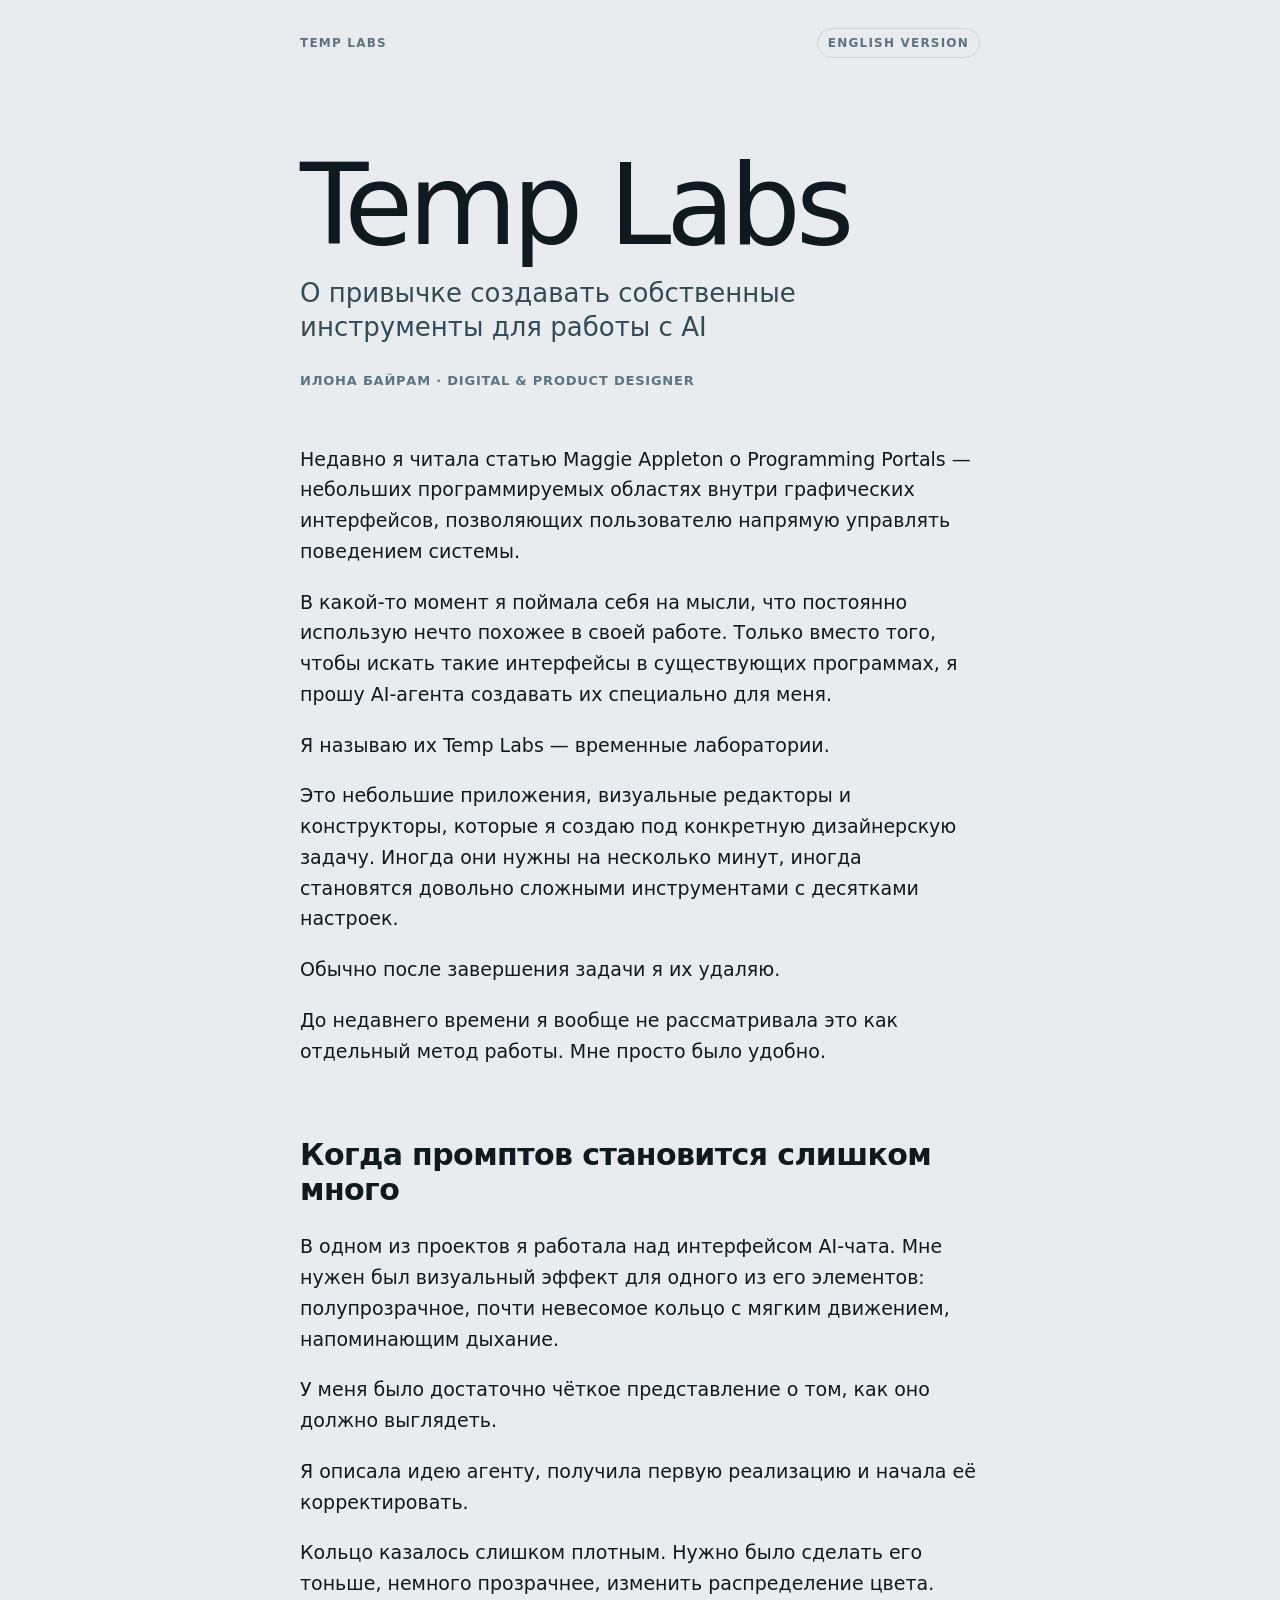
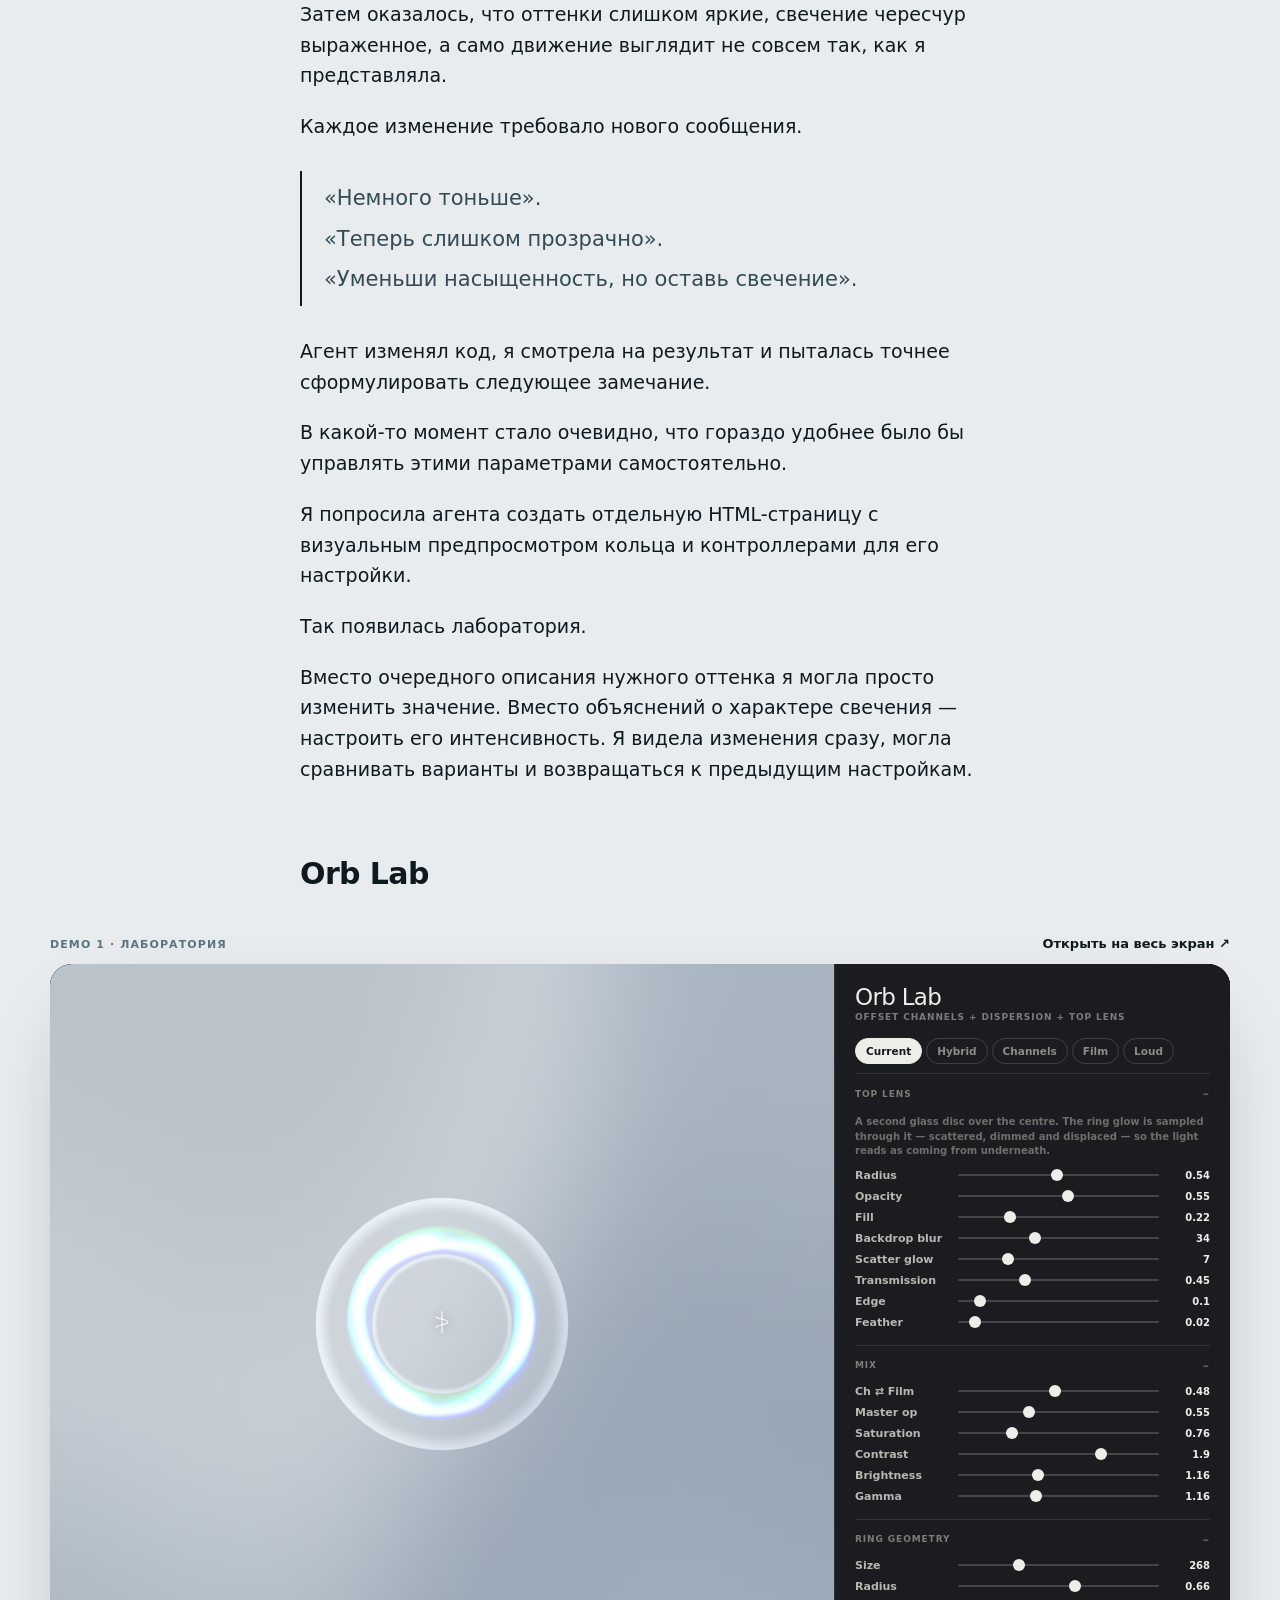
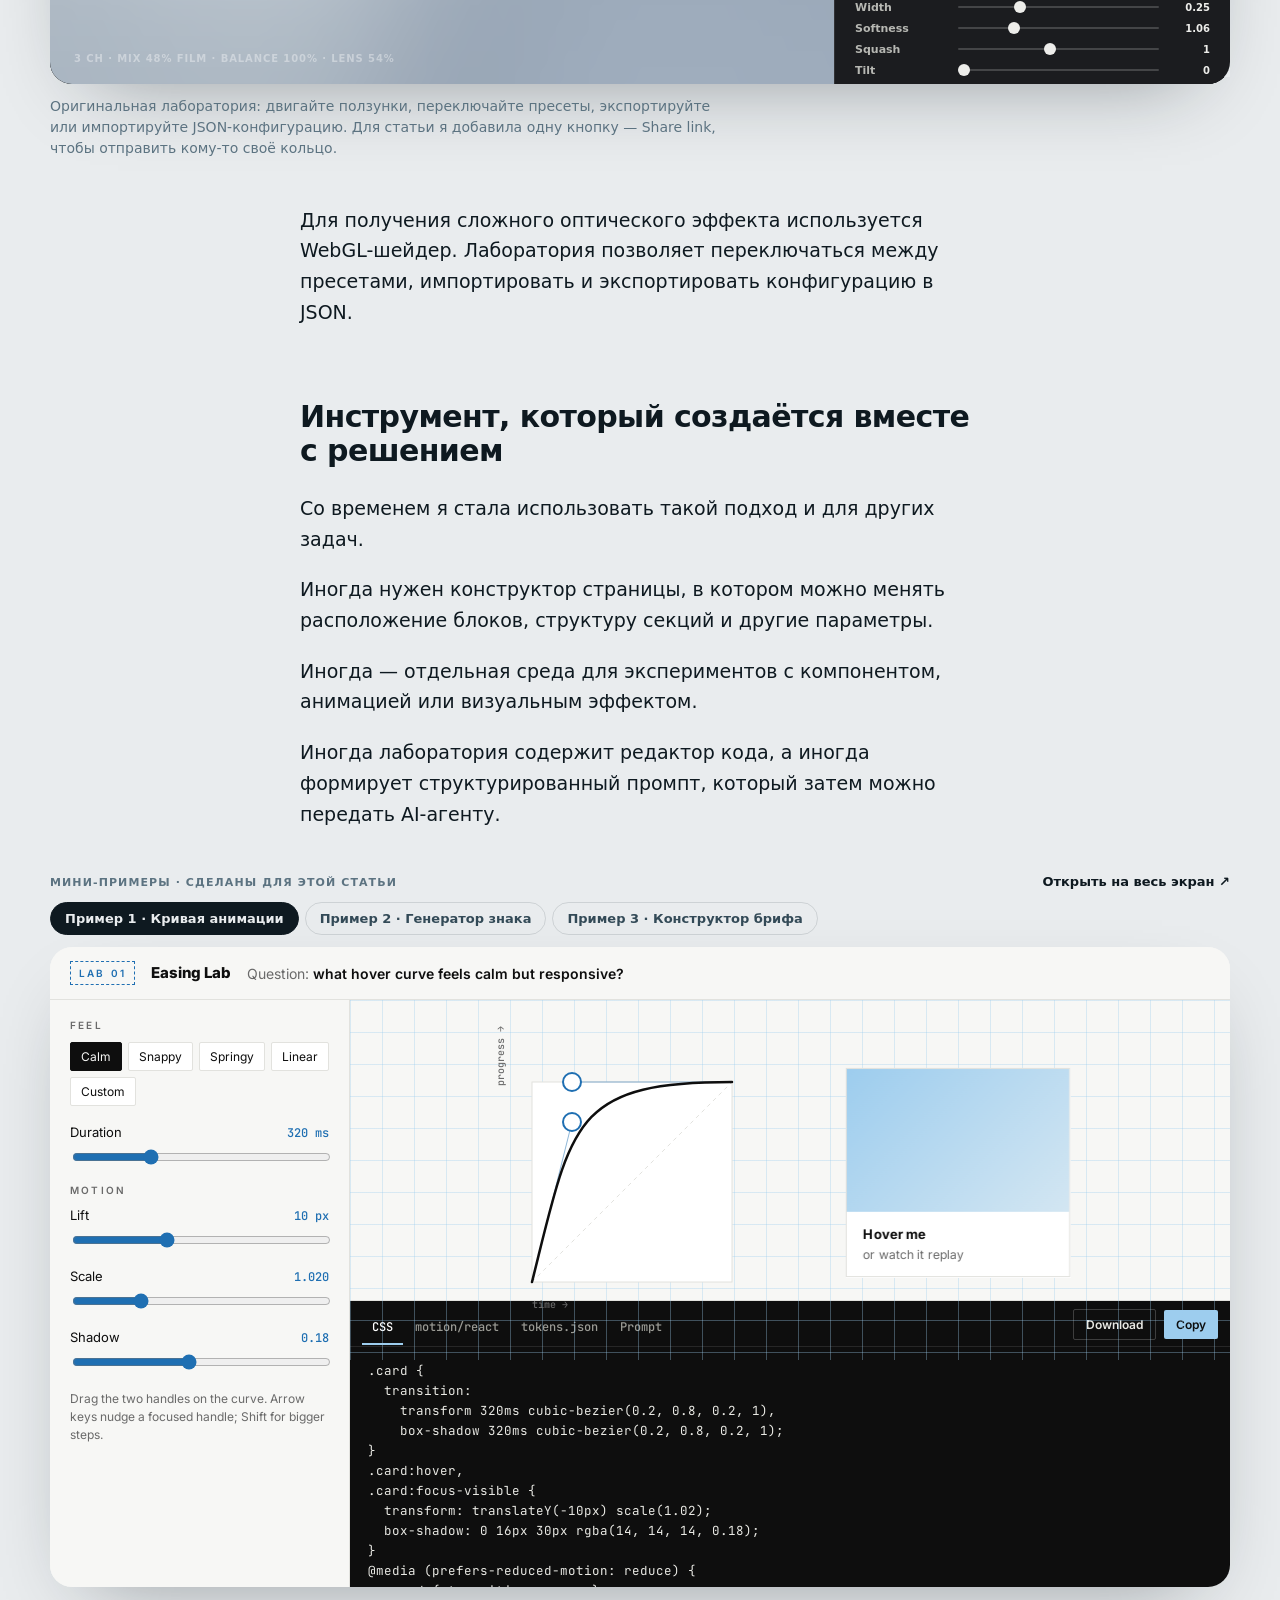
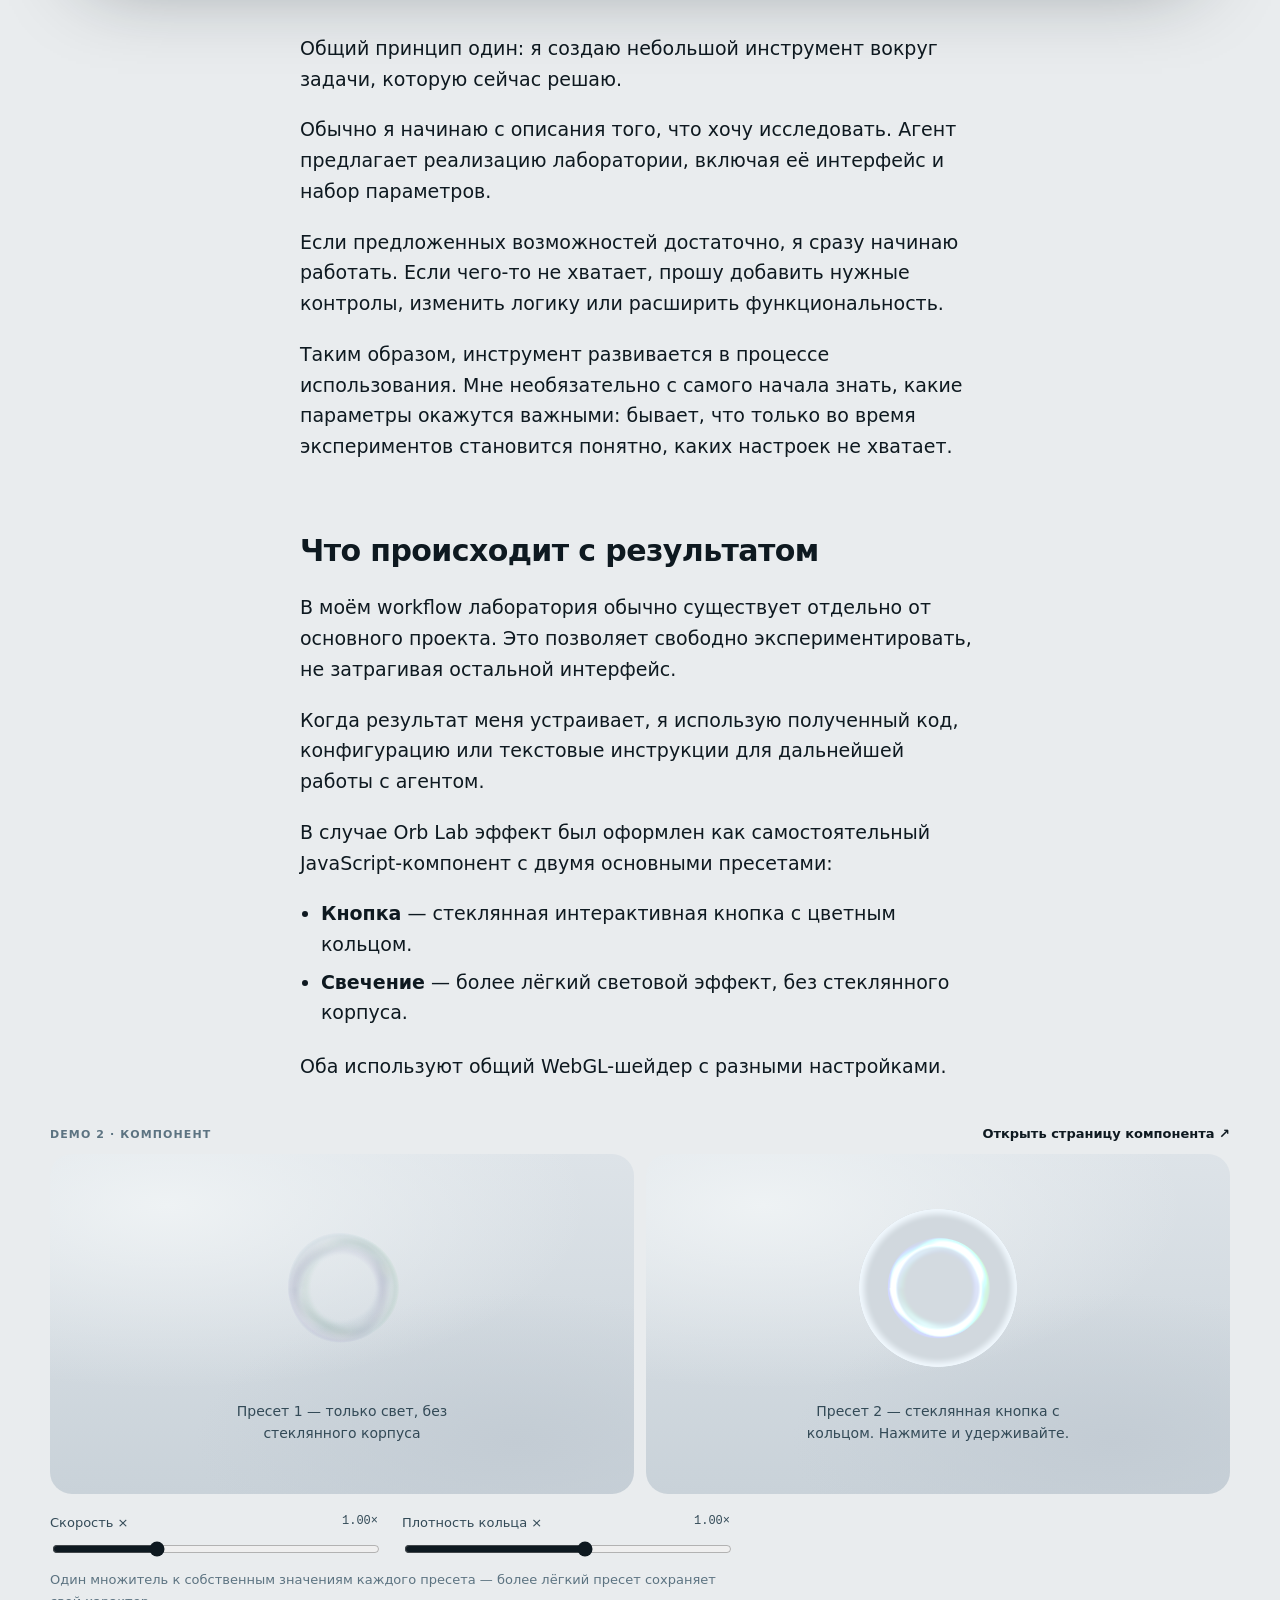
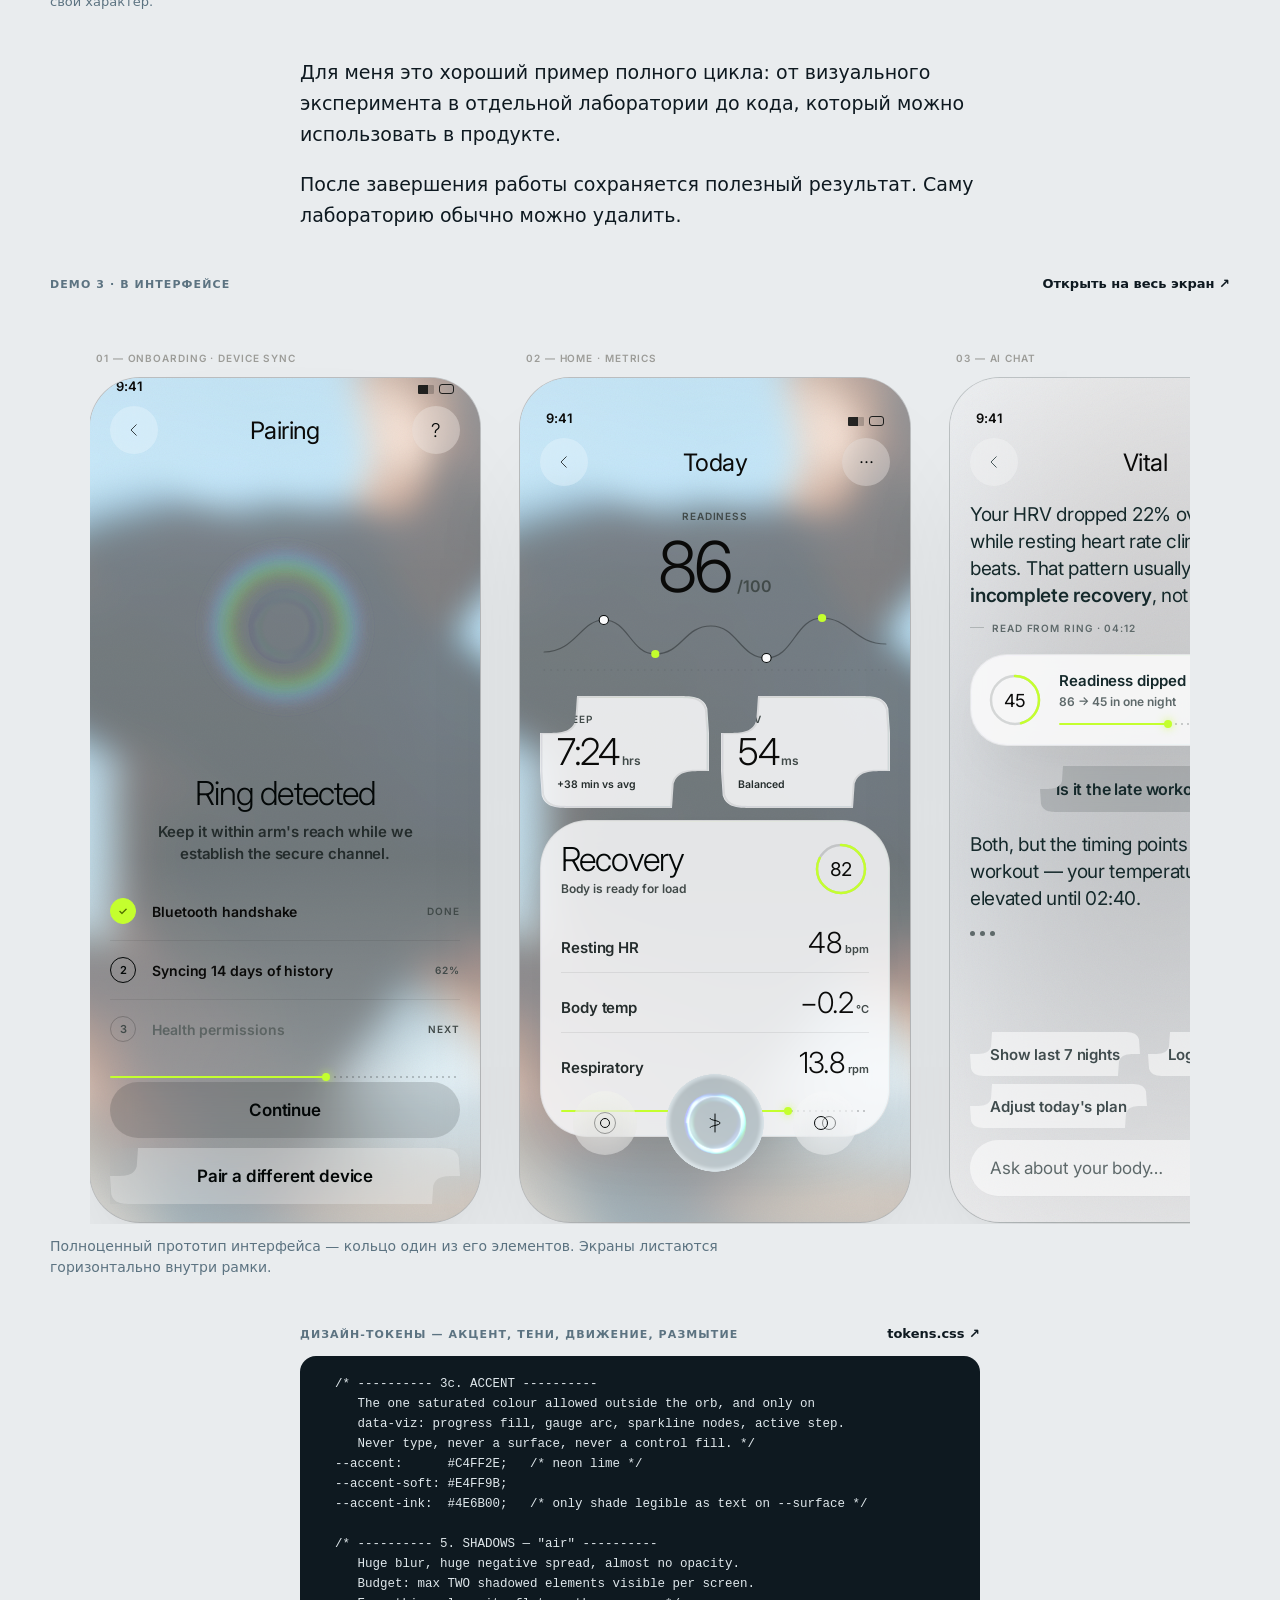
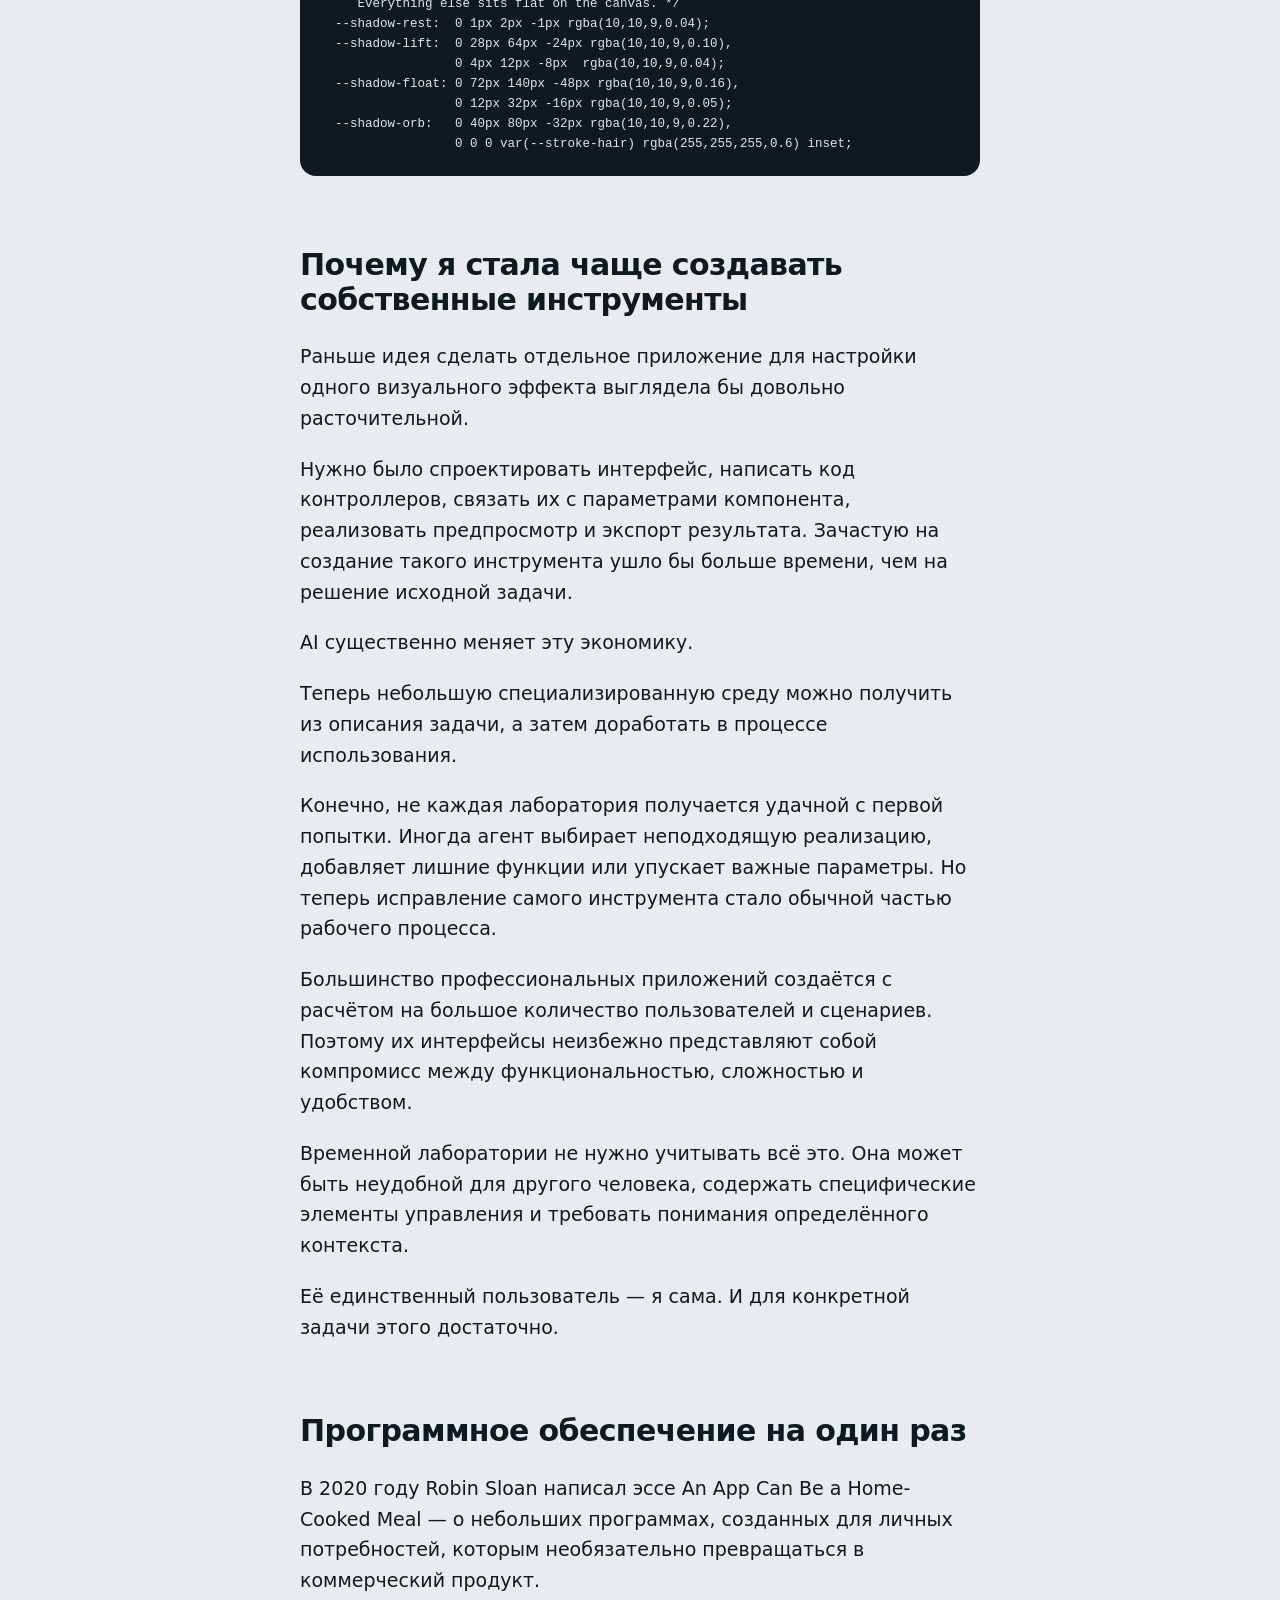
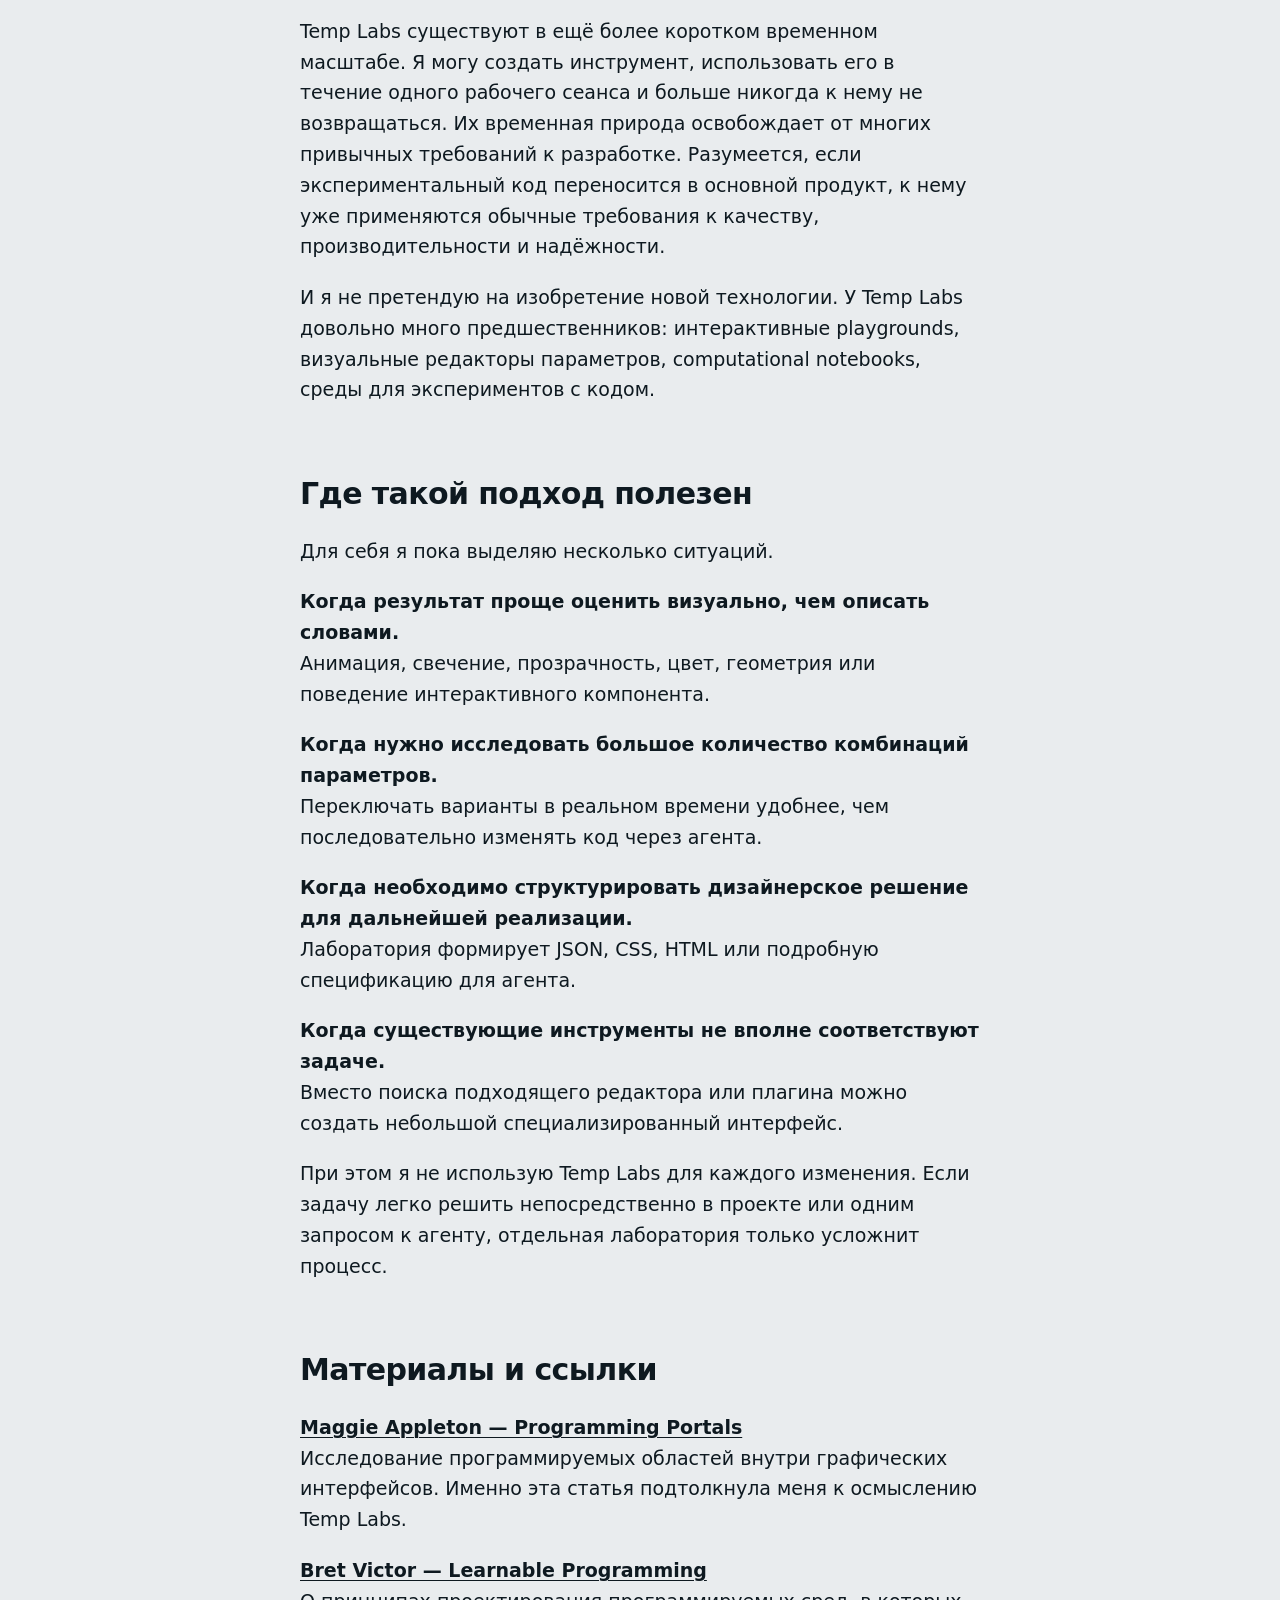
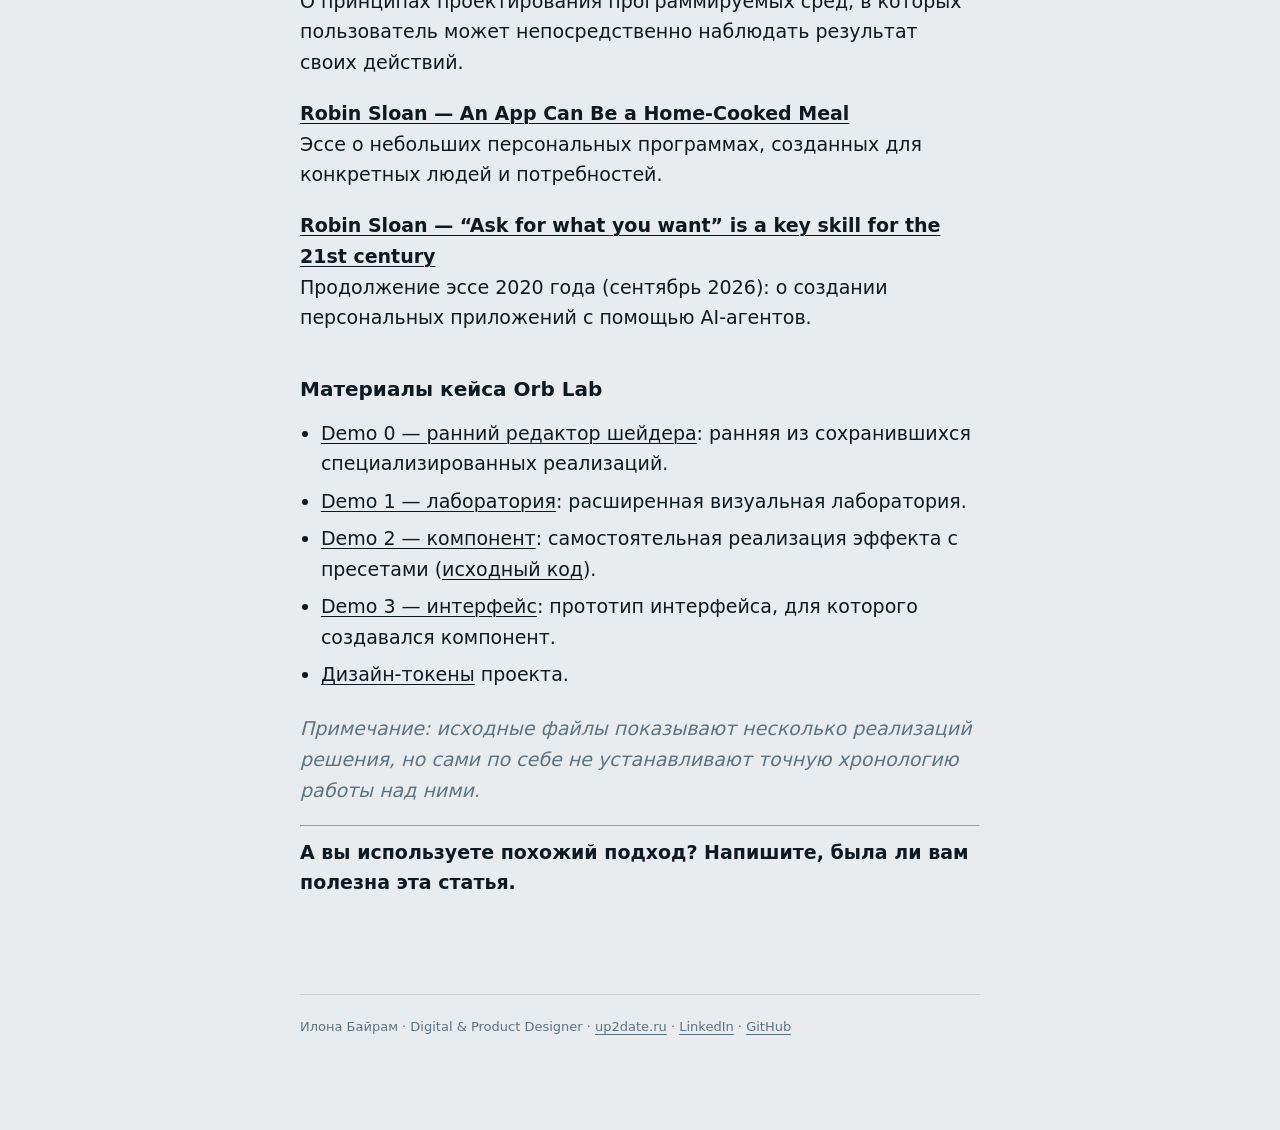
==== ru/index.html @ 8ca4d8be "Share link in Orb Lab, link-preview images" ====
<!doctype html>
<html lang="ru">
  <head>
    <meta charset="UTF-8" />
    <meta name="viewport" content="width=device-width, initial-scale=1.0" />
    <title>Temp Labs — о привычке создавать собственные инструменты для работы с AI</title>
    <meta name="description" content="Илона Байрам о маленьких временных инструментах, которые создаются с AI-агентом под одну дизайнерскую задачу. С оригинальной Orb Lab внутри." />
    <meta property="og:title" content="Temp Labs — о привычке создавать собственные инструменты для работы с AI" />
    <meta property="og:description" content="Временные лаборатории для одной задачи — и оригинальная Orb Lab, с которой можно поработать прямо в статье." />
    <meta property="og:type" content="article" />
    <meta property="og:url" content="https://bairamilona.github.io/temp-labs/ru/" />
    <meta property="og:locale" content="ru_RU" />
    <meta property="og:image" content="https://bairamilona.github.io/temp-labs/og-ru.png" />
    <meta property="og:image:width" content="1200" />
    <meta property="og:image:height" content="630" />
    <meta property="og:image:alt" content="Temp Labs — a glass ring from Orb Lab next to the title" />
    <meta name="twitter:card" content="summary_large_image" />
    <link rel="canonical" href="https://bairamilona.github.io/temp-labs/ru/" />
    <link rel="preconnect" href="https://api.fontshare.com" crossorigin />
    <link rel="stylesheet" href="https://api.fontshare.com/v2/css?f[]=switzer@300,400,600&display=swap" />
    <script type="module" crossorigin src="../assets/ru-B2-j8UXV.js"></script>
    <link rel="modulepreload" crossorigin href="../assets/modulepreload-polyfill-B5Qt9EMX.js">
    <link rel="modulepreload" crossorigin href="../assets/article-CkZhc94F.js">
    <link rel="stylesheet" crossorigin href="../assets/article-lk5actA2.css">
  </head>
  <body>
    <div id="article" data-lang="ru"></div>
  </body>
</html>
---- assets/article-lk5actA2.css ----
:root{--bg: #e9ecee;--paper: #f4f6f7;--ink: #0e1920;--ink-2: #334a57;--ink-3: #5c7381;--line: rgba(14, 25, 32, .12);--accent: #4e6b00;--font: "Switzer", -apple-system, BlinkMacSystemFont, "Inter", system-ui, sans-serif;--mono: ui-monospace, SFMono-Regular, Menlo, monospace;--measure: 680px;--wide: 1180px}@media(prefers-color-scheme:dark){:root:not([data-theme=light]){--bg: #0f1417;--paper: #151c20;--ink: #e8eef1;--ink-2: #b5c4cc;--ink-3: #8399a5;--line: rgba(232, 238, 241, .14);--accent: #c4ff2e}}:root[data-theme=dark]{--bg: #0f1417;--paper: #151c20;--ink: #e8eef1;--ink-2: #b5c4cc;--ink-3: #8399a5;--line: rgba(232, 238, 241, .14);--accent: #c4ff2e}*{box-sizing:border-box}html{-webkit-text-size-adjust:100%}body{margin:0;background:var(--bg);color:var(--ink);font-family:var(--font);-webkit-font-smoothing:antialiased}a{color:inherit;text-decoration-thickness:1px;text-underline-offset:3px}a:hover{color:var(--accent)}#article{padding:0 16px 96px}.masthead{max-width:var(--measure);margin:0 auto;padding:28px 0 56px}.topbar{display:flex;justify-content:space-between;align-items:center;font-size:12px;font-weight:600;letter-spacing:.1em;text-transform:uppercase;color:var(--ink-3);margin-bottom:96px}.topbar .lang{text-decoration:none;border:1px solid var(--line);padding:7px 10px;border-radius:999px}.topbar .lang:hover{border-color:var(--ink);color:var(--ink)}.masthead h1{font-weight:300;font-size:clamp(56px,11vw,112px);line-height:.92;letter-spacing:-.045em;margin:0 0 20px}.masthead .subtitle{font-size:clamp(20px,3.2vw,26px);line-height:1.3;color:var(--ink-2);margin:0 0 28px;font-weight:300;max-width:36ch}.masthead .byline{font-size:13px;font-weight:600;letter-spacing:.06em;text-transform:uppercase;color:var(--ink-3);margin:0}.prose{max-width:var(--measure);margin:0 auto;font-size:19px;line-height:1.62;color:var(--ink)}.prose p{margin:0 0 1.05em}.prose h2{font-size:30px;font-weight:600;letter-spacing:-.02em;line-height:1.15;margin:2.4em 0 .8em;scroll-margin-top:24px}.prose h3{font-size:20px;font-weight:600;margin:2em 0 .6em}.prose blockquote{margin:1.4em 0;padding:4px 0 4px 22px;border-left:2px solid var(--ink);color:var(--ink-2);font-size:21px;font-weight:300}.prose blockquote p{margin:.3em 0}.prose code{font-family:var(--mono);font-size:.86em;background:var(--paper);border:1px solid var(--line);padding:1px 6px;border-radius:6px}.prose ul{padding-left:1.1em;margin:0 0 1.2em}.prose li{margin:.35em 0}.prose strong{font-weight:600}.prose em{color:var(--ink-3)}.embed{margin:2.2em 0 2.4em}.embed.wide{width:min(var(--wide),calc(100vw - 32px));position:relative;left:50%;transform:translate(-50%)}.embed-bar{display:flex;flex-wrap:wrap;gap:8px 16px;justify-content:space-between;align-items:baseline;margin-bottom:10px}.embed-bar .tag{font-size:11px;font-weight:600;letter-spacing:.1em;text-transform:uppercase;color:var(--ink-3)}.embed-bar .open{font-size:13px;font-weight:600;text-decoration:none}.embed iframe{display:block;width:100%;border:0;border-radius:22px;background:#1a1f22;box-shadow:0 30px 80px -40px #0e192073}.embed.lab iframe{height:720px}.embed.proto iframe{height:920px;background:transparent;border-radius:0;box-shadow:none}.embed.examples iframe{height:640px;background:#f7f7f5}.tabs{display:flex;flex-wrap:wrap;gap:6px;margin-bottom:12px}@media(max-width:760px){.tabs{flex-wrap:nowrap;overflow-x:auto;scrollbar-width:none;margin-inline:-16px;padding-inline:16px}.tabs::-webkit-scrollbar{display:none}.tabs button{flex:0 0 auto}}.tabs button{font:600 13px var(--font);color:var(--ink-2);background:transparent;border:1px solid var(--line);border-radius:999px;padding:8px 14px;cursor:pointer}.tabs button:hover{border-color:var(--ink);color:var(--ink)}.tabs button[aria-selected=true]{background:var(--ink);color:var(--bg);border-color:var(--ink)}.embed figcaption{font-size:14px;line-height:1.5;color:var(--ink-3);margin-top:12px;max-width:var(--measure)}@media(max-width:760px){.embed.lab iframe,.embed.examples iframe{height:78vh}.embed.proto iframe{height:820px}.embed.lab iframe,.embed.examples iframe{border-radius:16px}}.compare .pair{display:grid;grid-template-columns:1fr 1fr;gap:12px}@media(max-width:640px){.compare .pair{grid-template-columns:1fr}}.compare .stage{border-radius:22px;min-height:340px;display:grid;place-items:center;align-content:center;gap:28px;padding:32px 20px;background:radial-gradient(120% 90% at 20% 15%,#eef2f4,#eef2f400 60%),radial-gradient(100% 80% at 80% 85%,#c3ccd4,#c3ccd400 55%),linear-gradient(180deg,#dde3e8,#c9d2d9)}.compare .stage p{margin:0;font-size:14px;color:#334a57;text-align:center;max-width:30ch}.compare .ura{width:168px;height:168px;position:relative;display:block;border:0;padding:0;background:none;border-radius:50%;-moz-appearance:none;appearance:none;-webkit-appearance:none;-webkit-tap-highlight-color:transparent;touch-action:none}.compare .orb-el{width:132px;height:132px;border:0;padding:0;background:none;border-radius:50%;cursor:pointer;touch-action:none}.compare .orb-el:focus-visible{outline:2px solid #0e1920;outline-offset:6px}.compare .knobs{display:grid;grid-template-columns:1fr 1fr;gap:10px 24px;margin-top:18px;max-width:var(--measure)}.compare .knobs label{display:grid;grid-template-columns:1fr auto;gap:6px;font-size:13px;color:var(--ink-2)}.compare .knobs input{grid-column:1 / -1;width:100%;accent-color:var(--ink)}.compare .knobs output{font-family:var(--mono);font-size:12px}.compare .knobs small{grid-column:1 / -1;color:var(--ink-3);font-size:13px}@media(max-width:640px){.compare .knobs{grid-template-columns:1fr}}.usage{margin-top:16px;max-width:var(--measure)}.usage summary{cursor:pointer;font-size:14px;font-weight:600}.warn{color:var(--ink-3);font-size:14px}pre{margin:12px 0 0;background:#0e1920;color:#dfe7eb;border-radius:16px;padding:18px 20px;overflow:auto;font:12.5px/1.6 var(--mono);max-height:420px}pre code{background:none!important;border:0!important;padding:0!important;color:inherit;font-size:inherit!important}.tokens{margin-top:1.4em}.foot{max-width:var(--measure);margin:96px auto 0;padding-top:24px;border-top:1px solid var(--line);font-size:13px;color:var(--ink-3)}
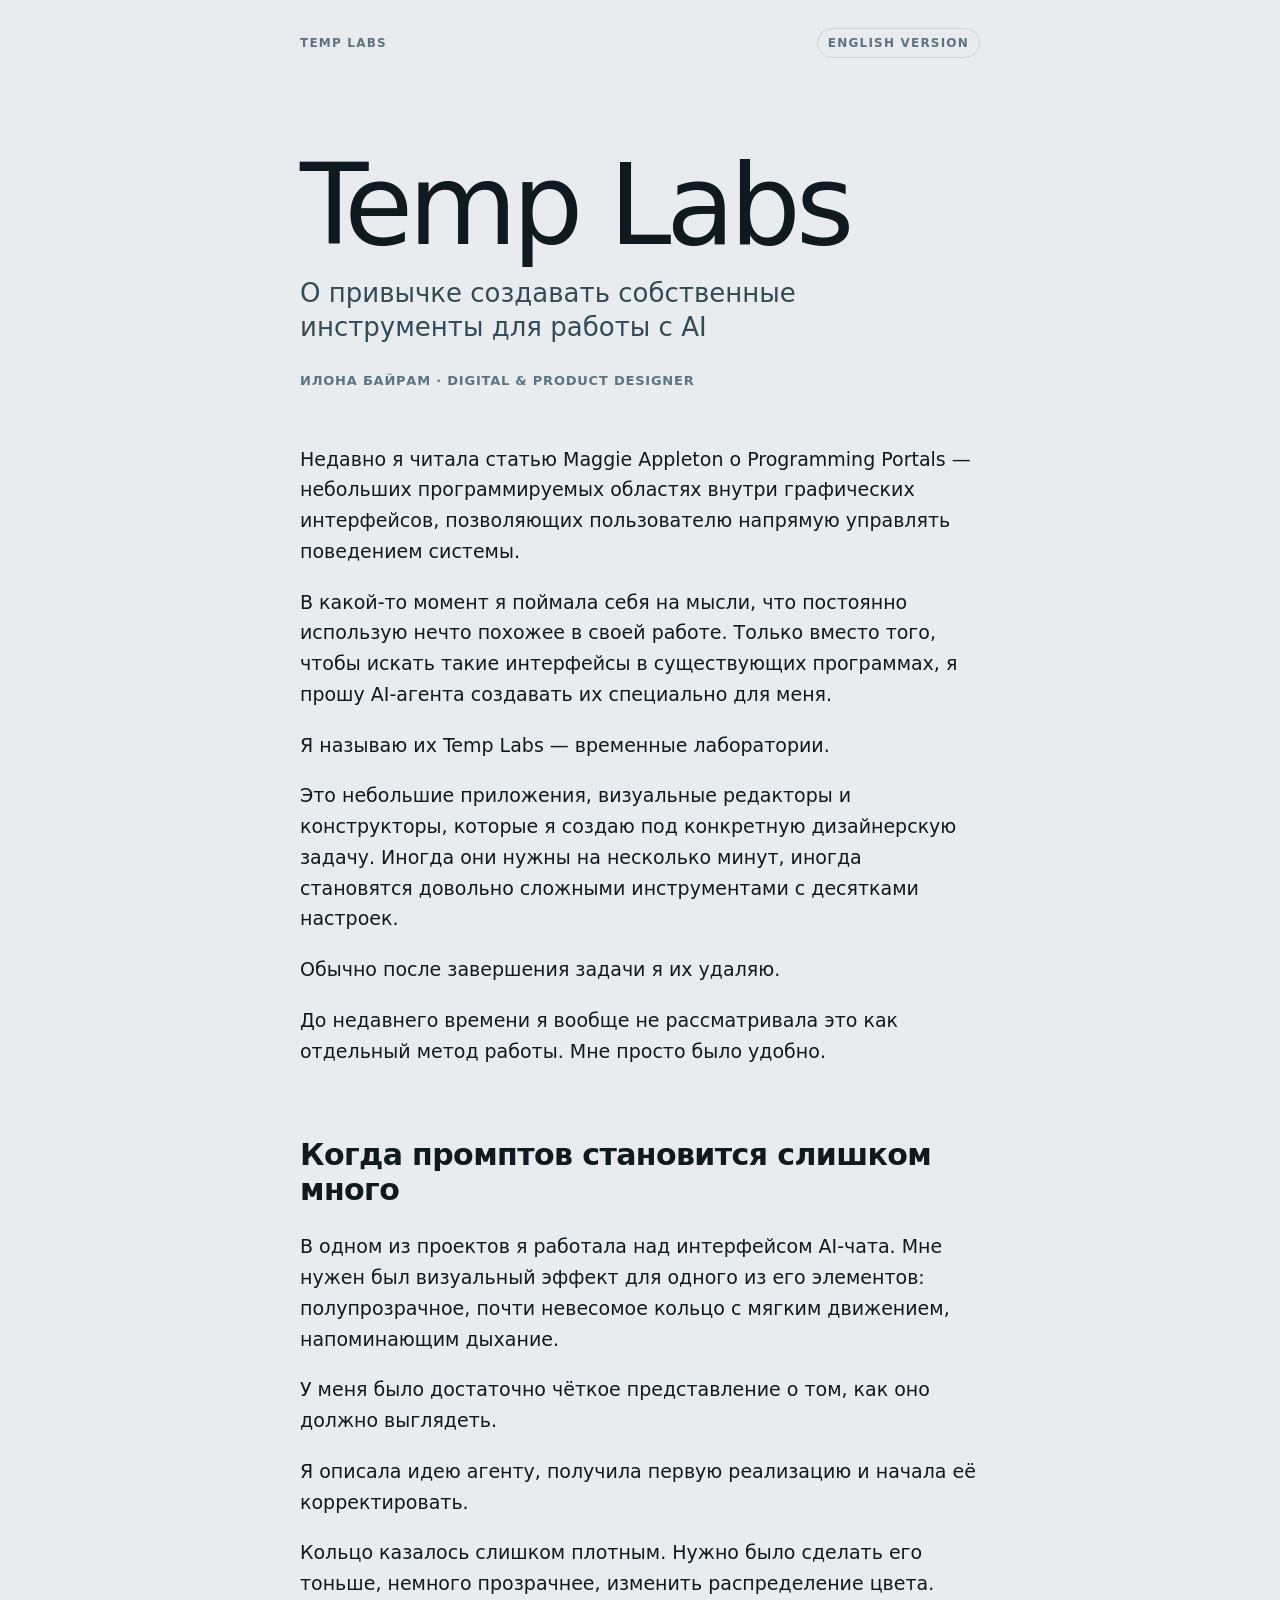
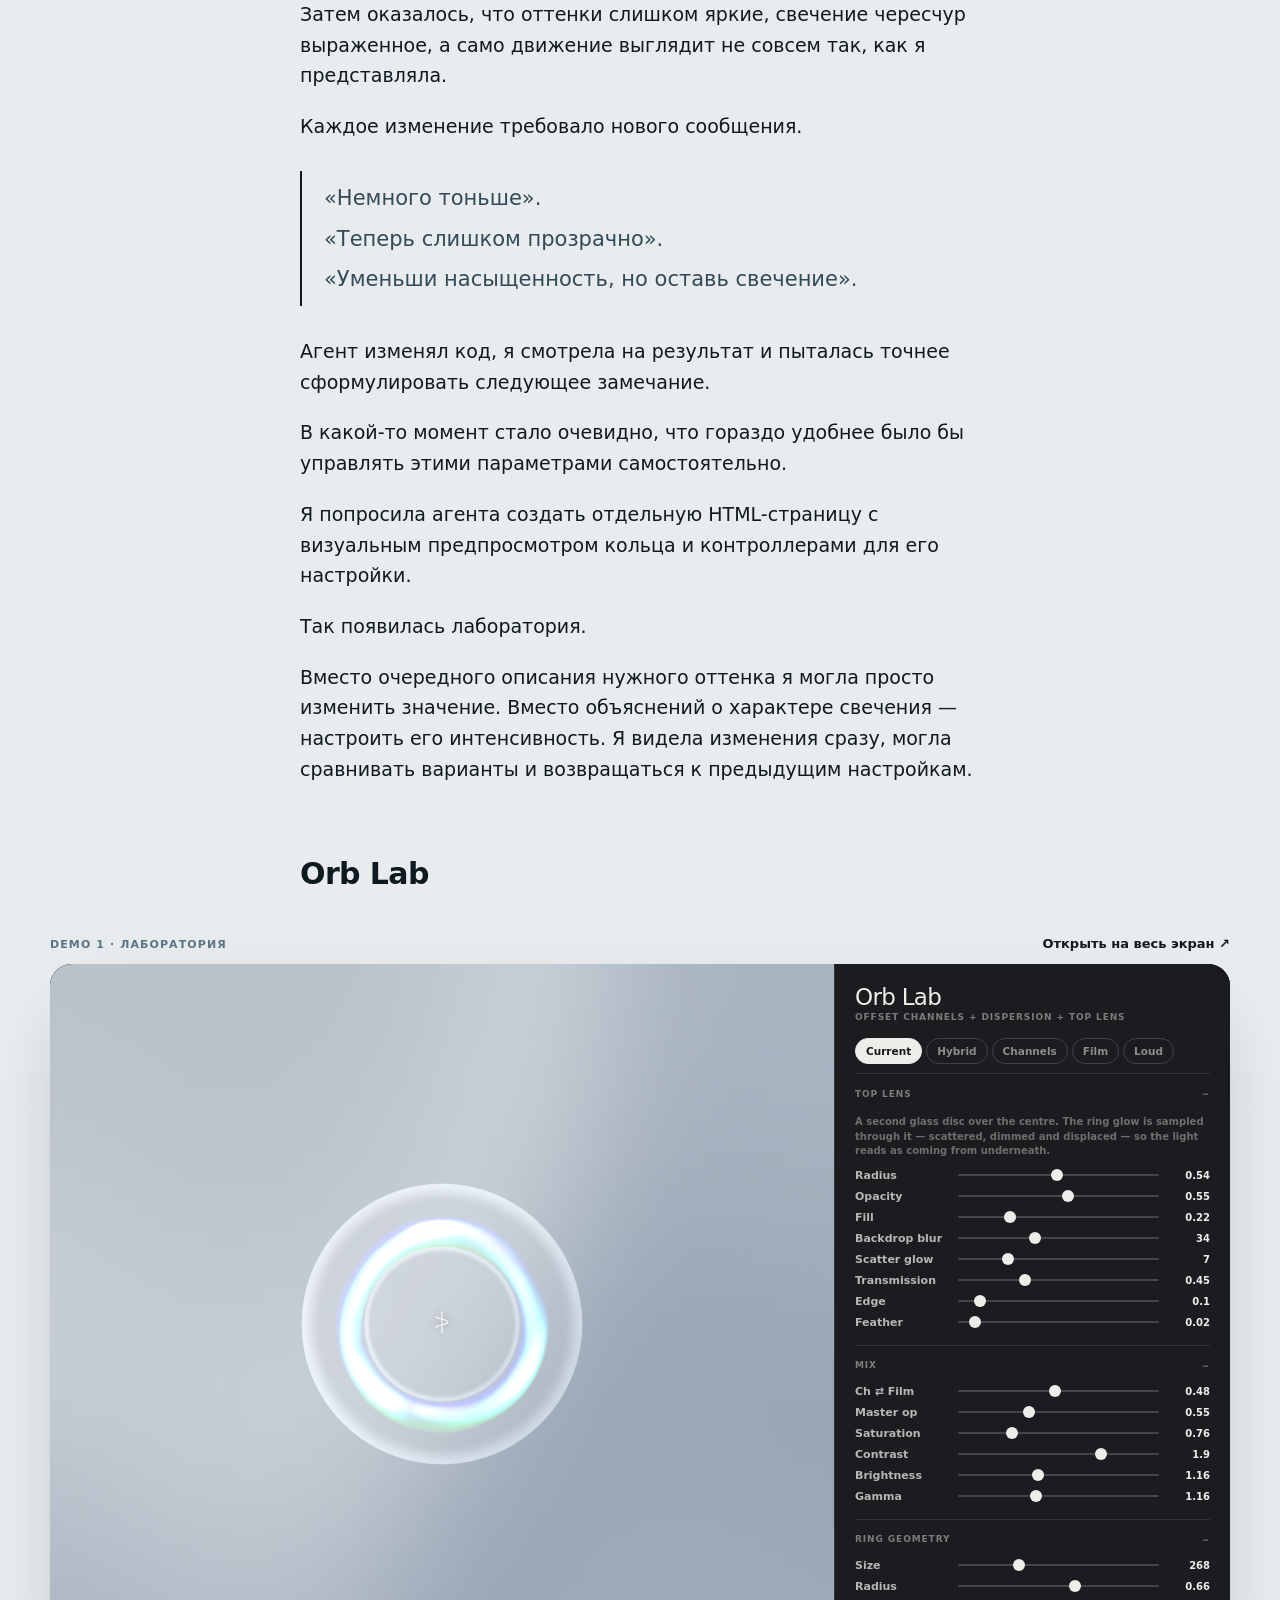
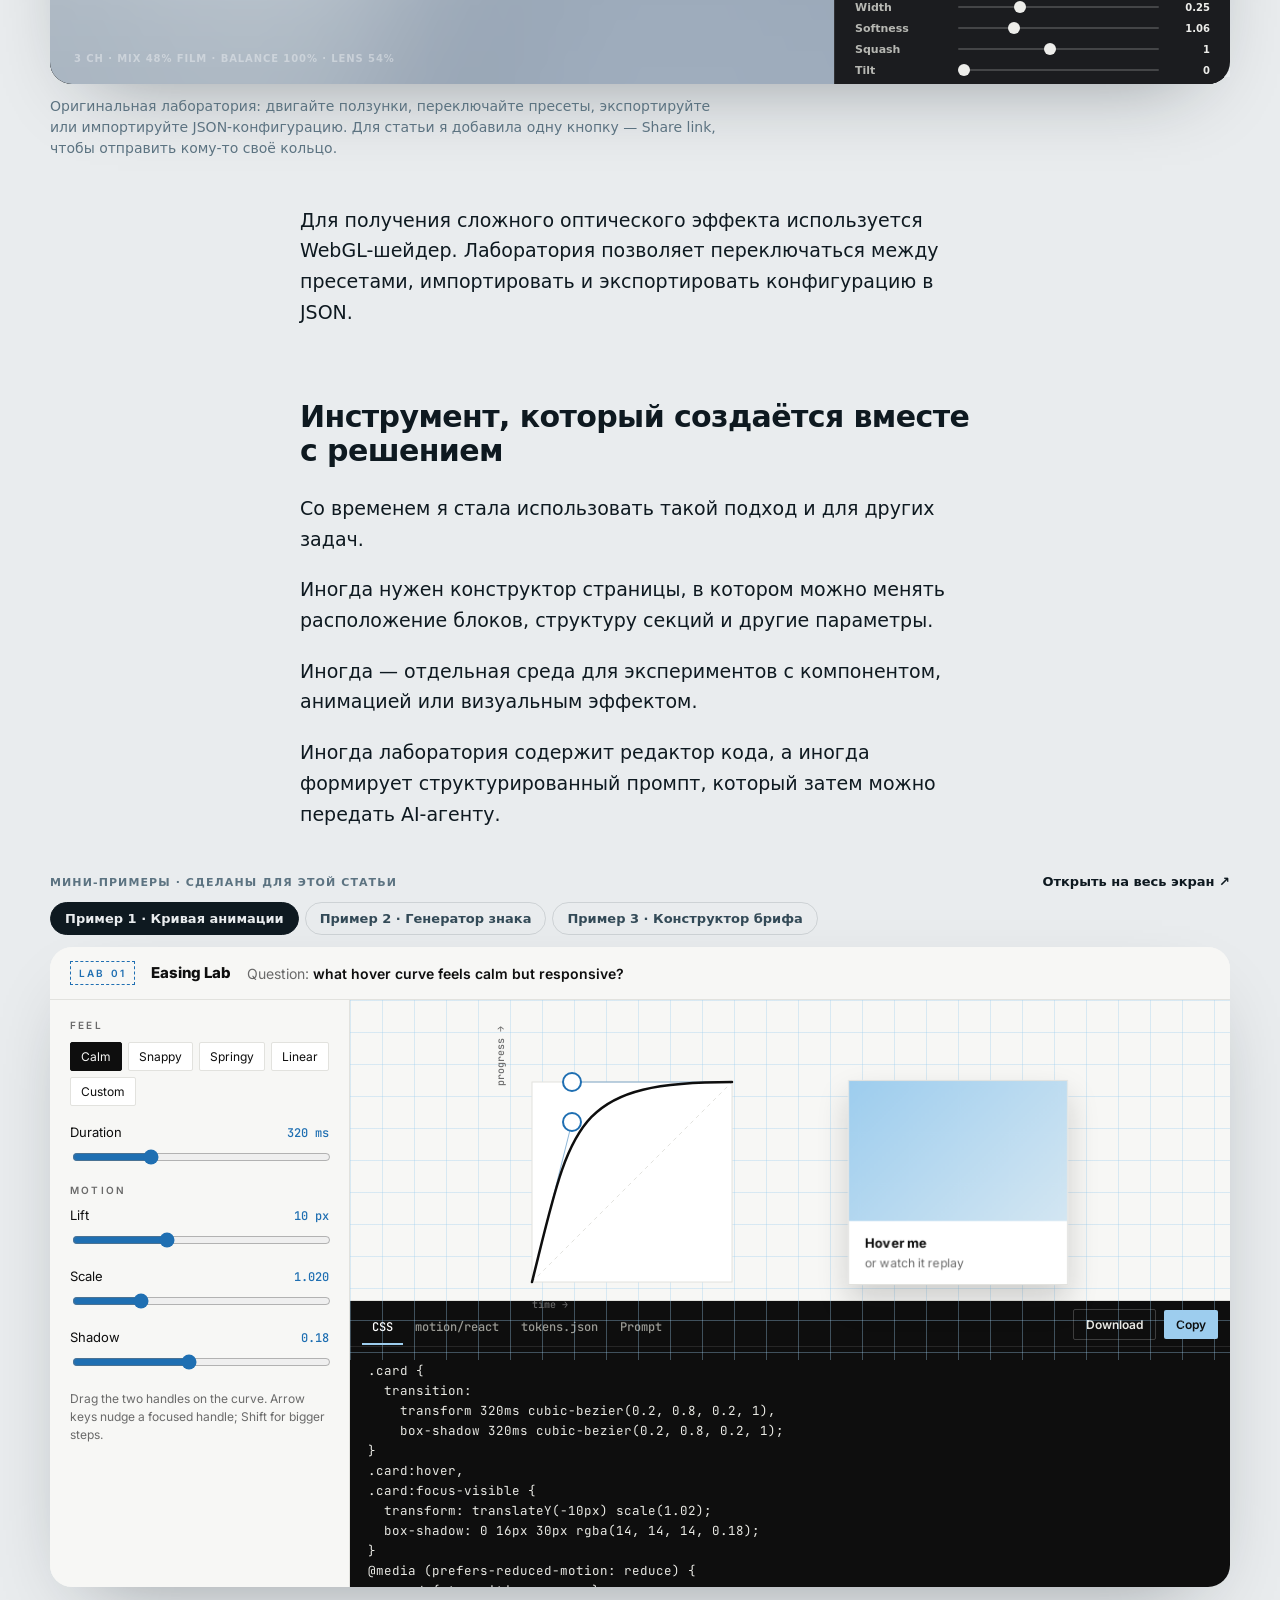
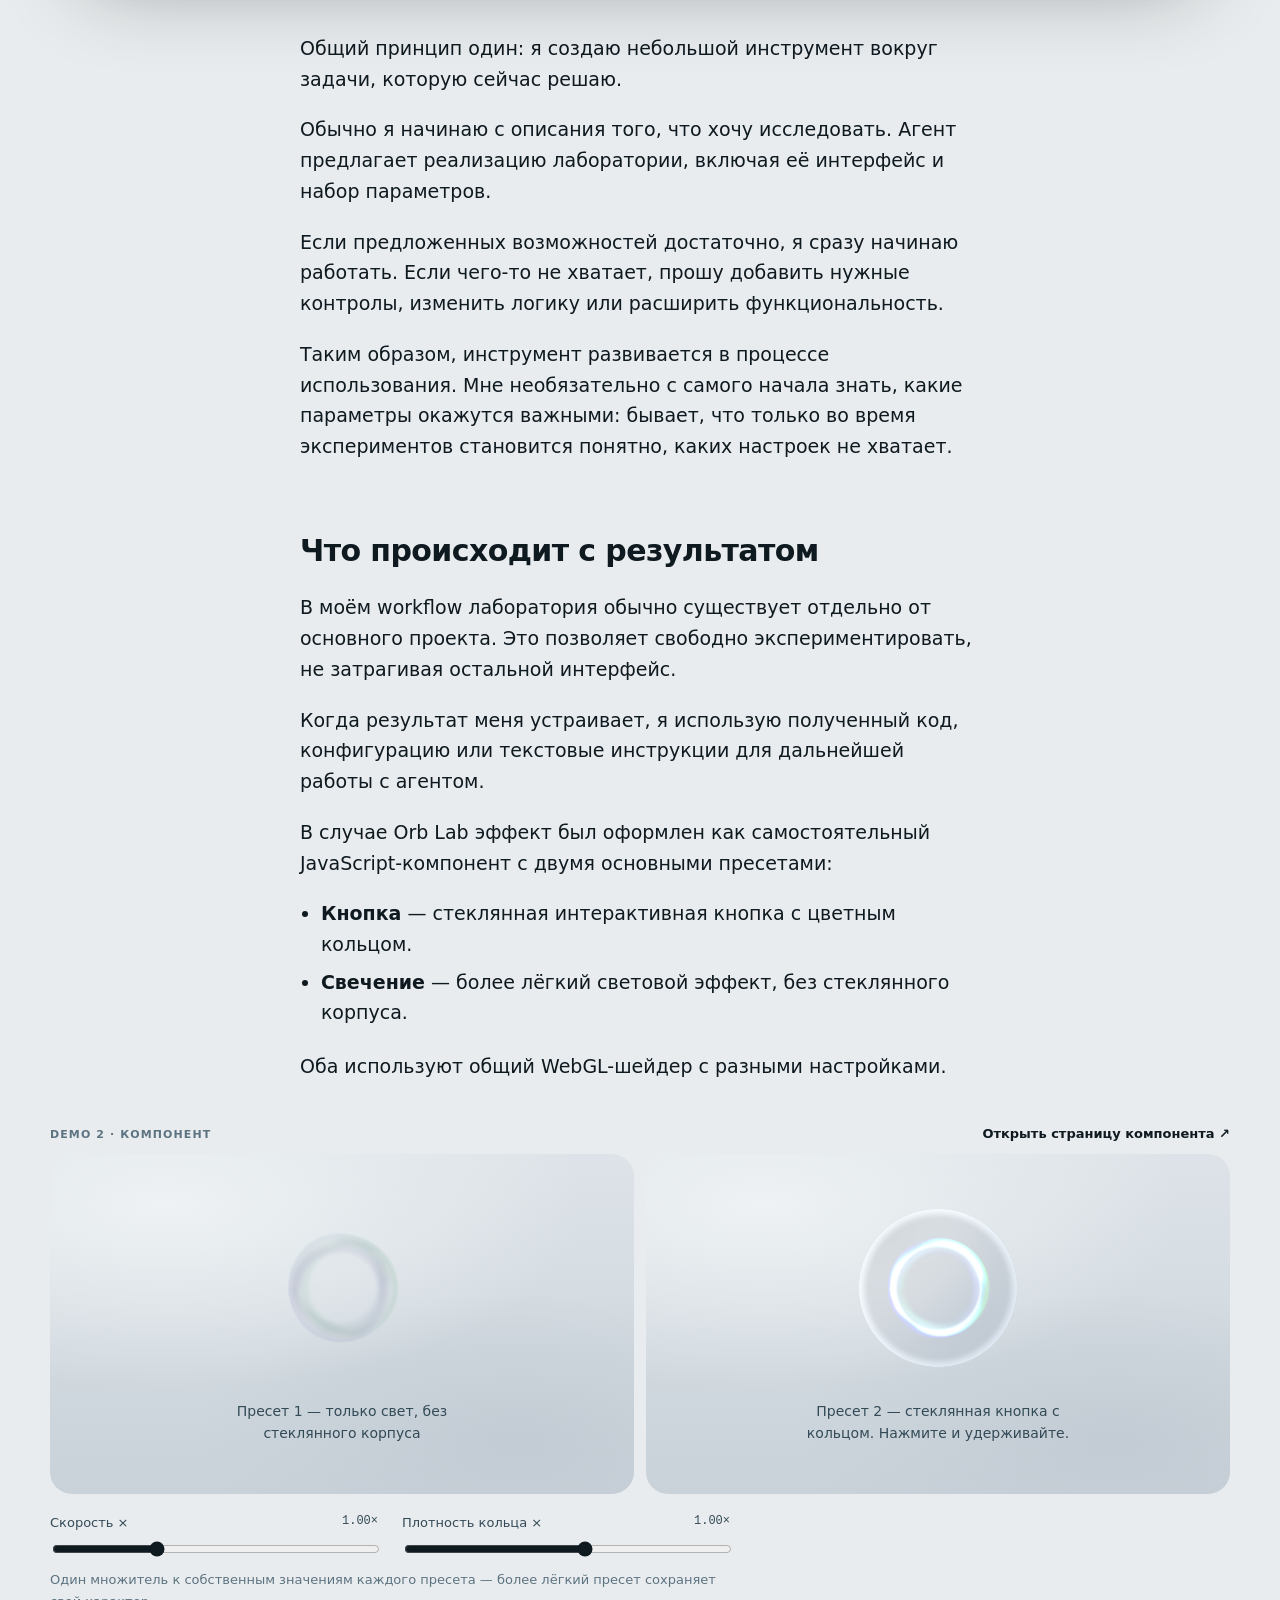
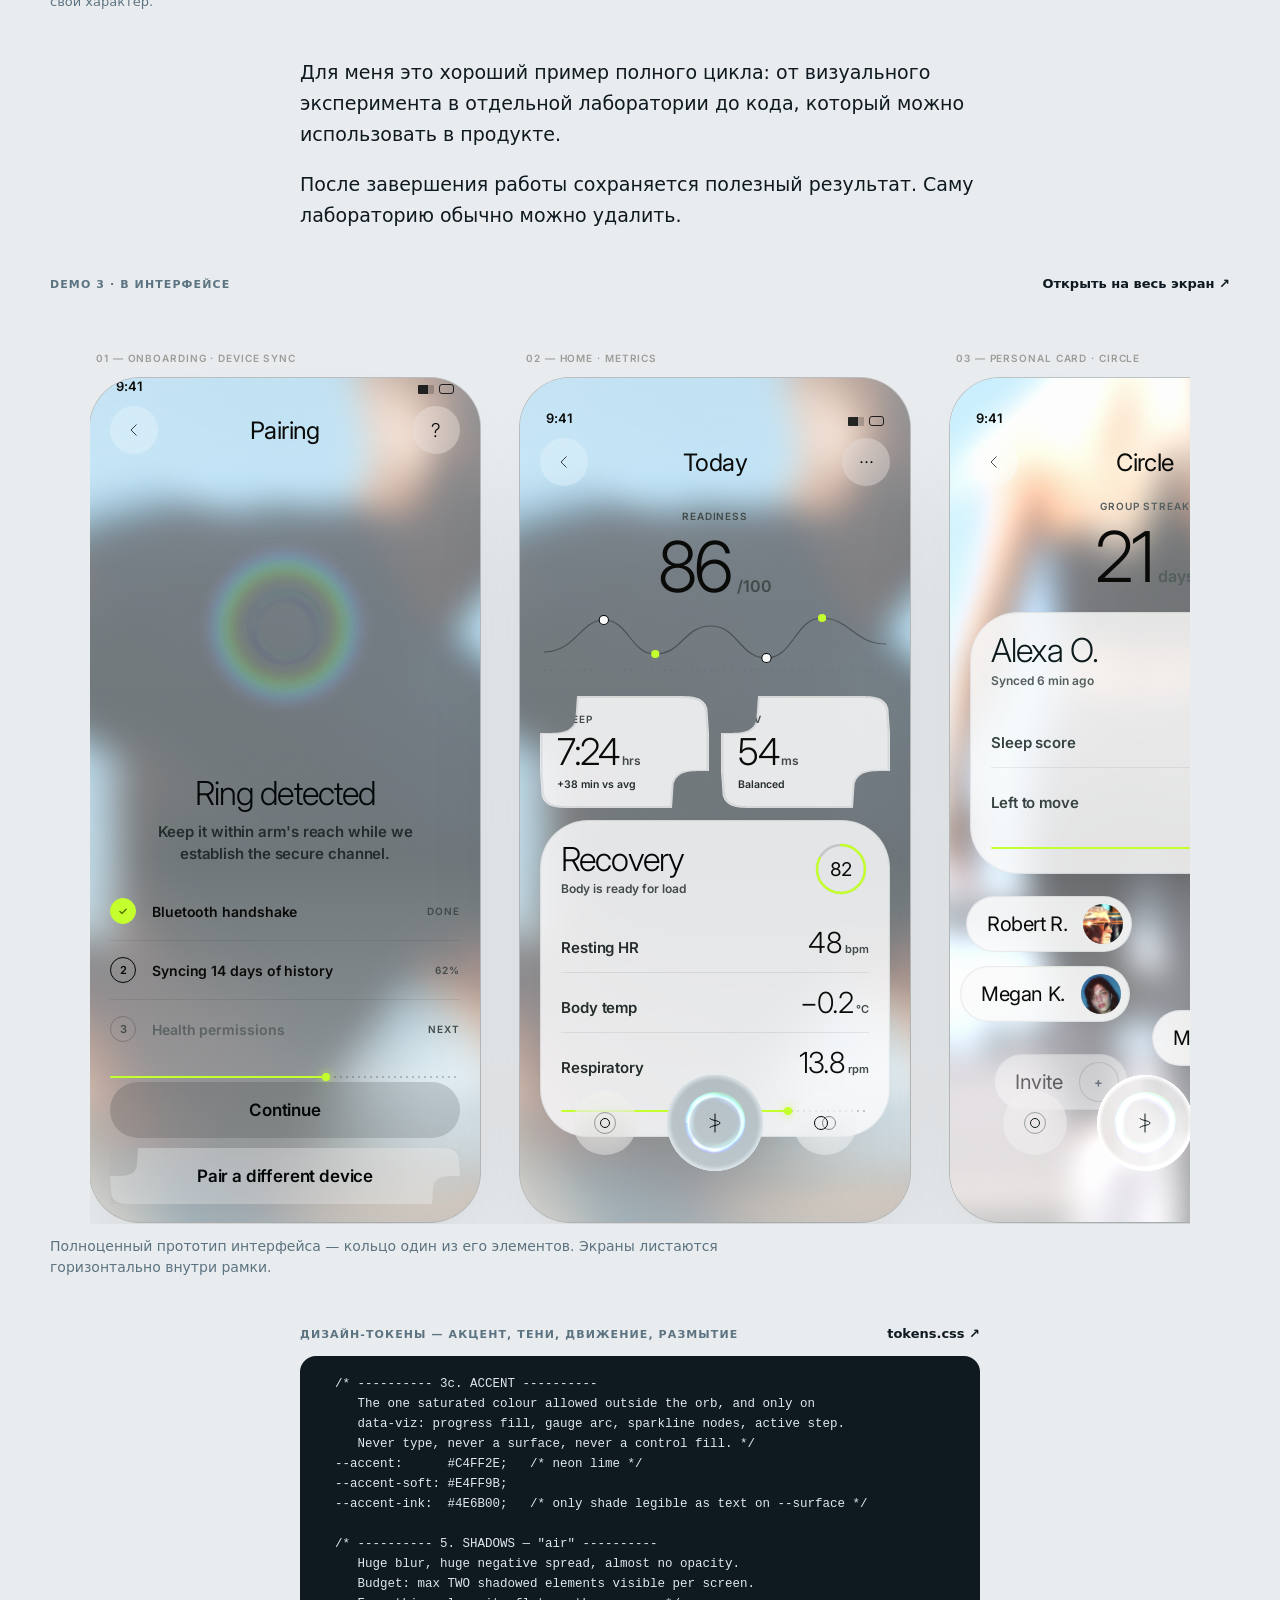
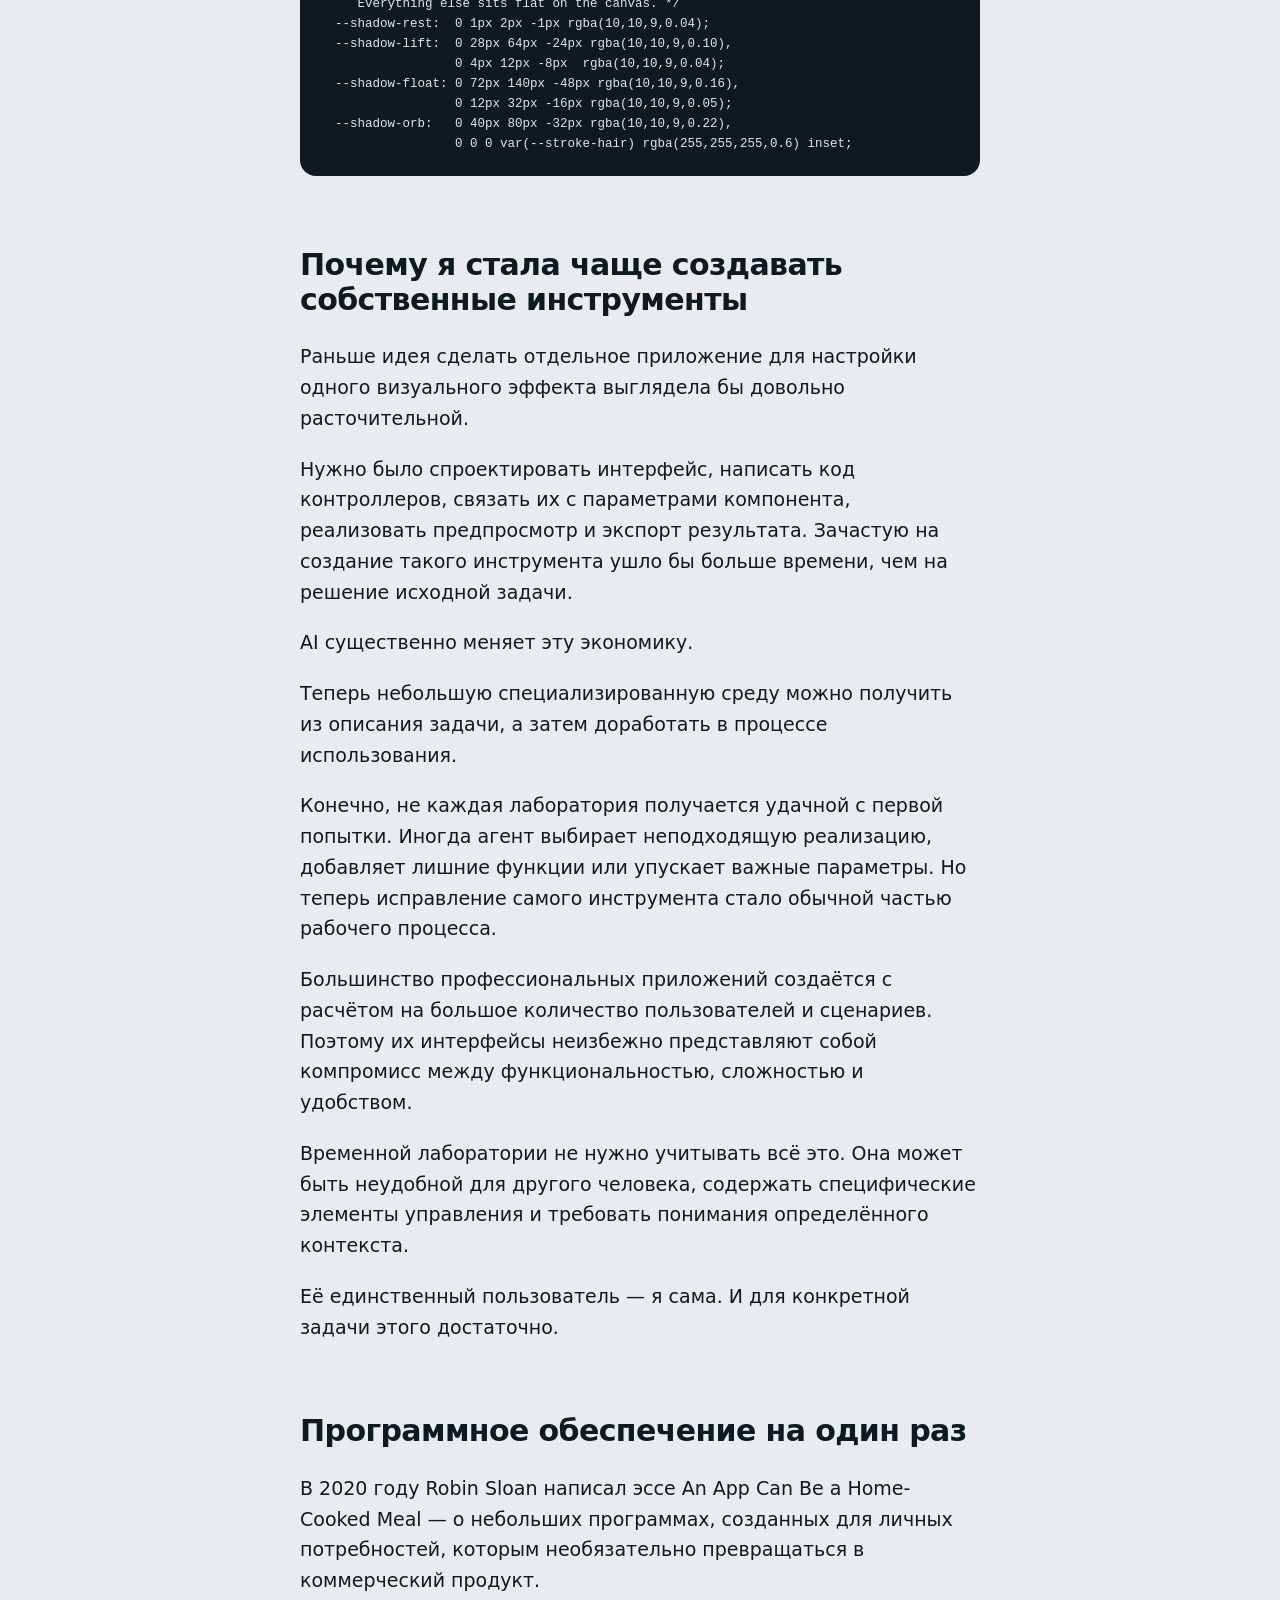
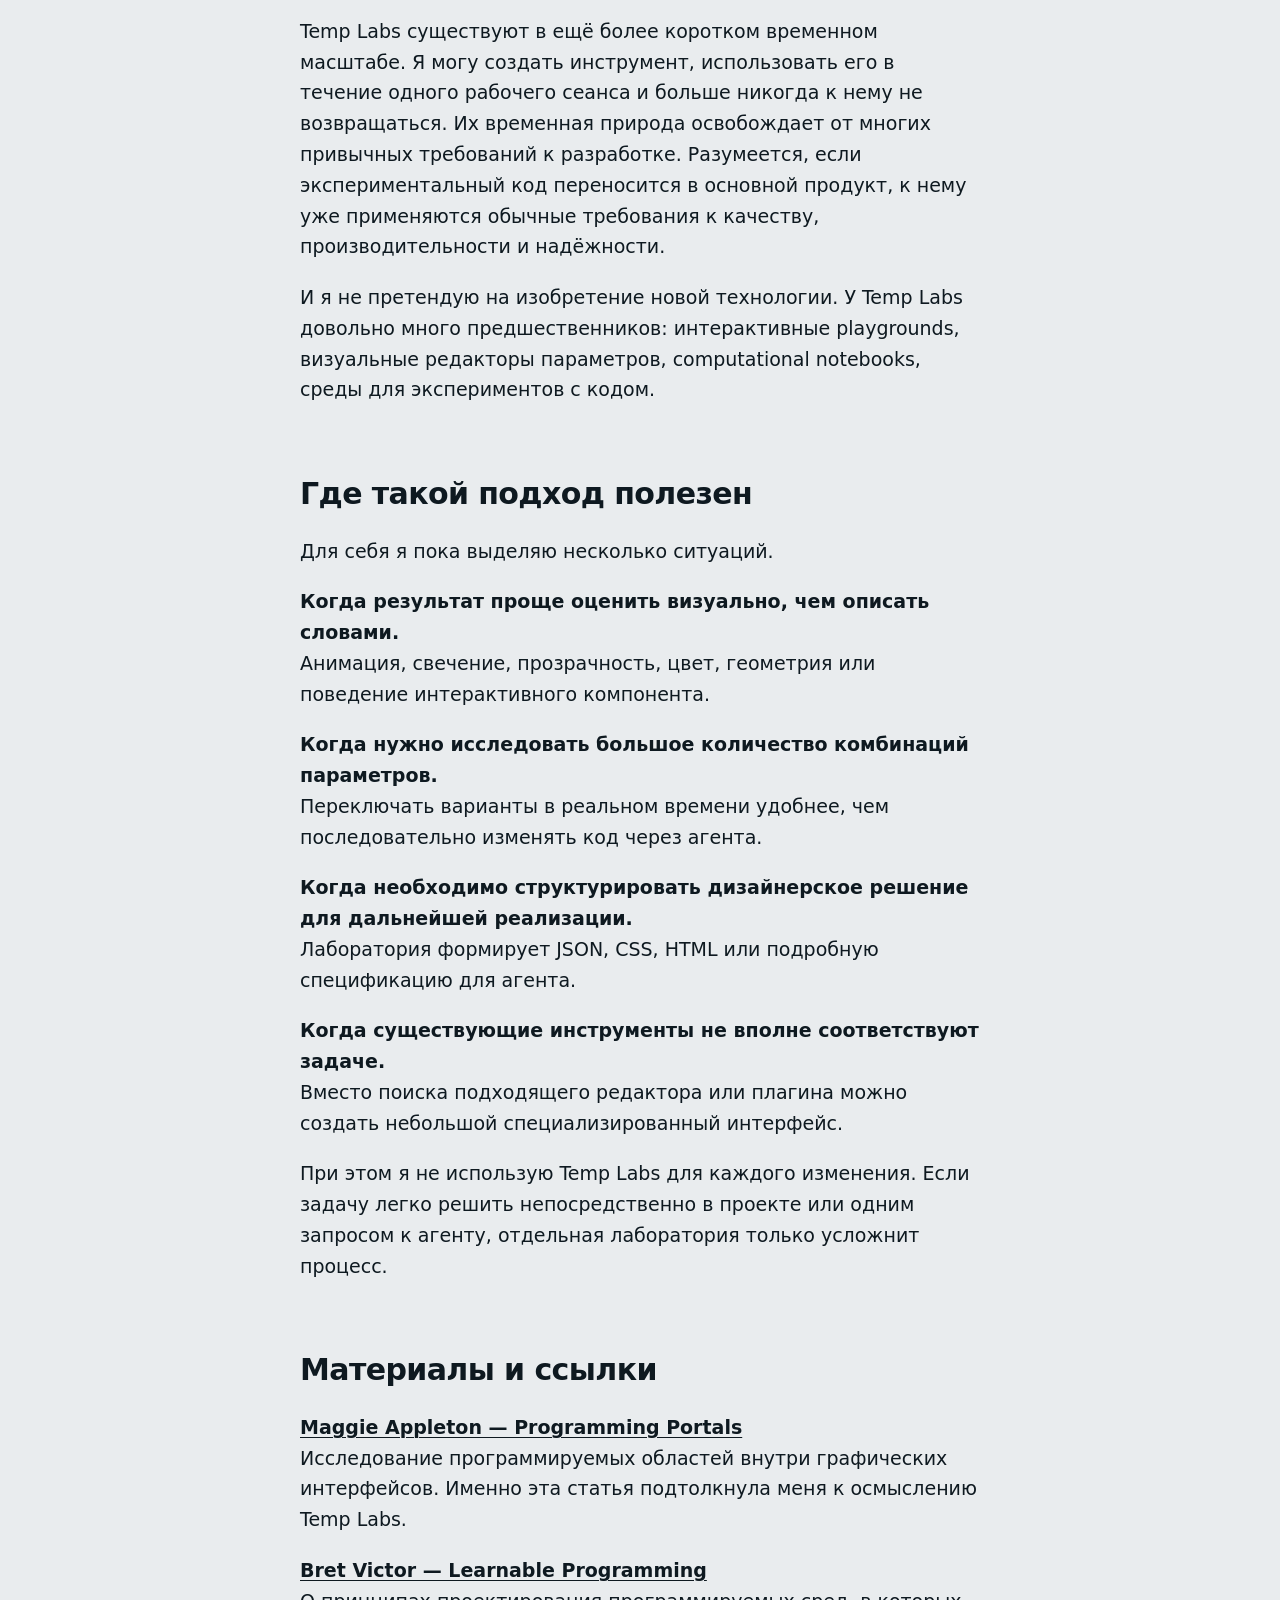
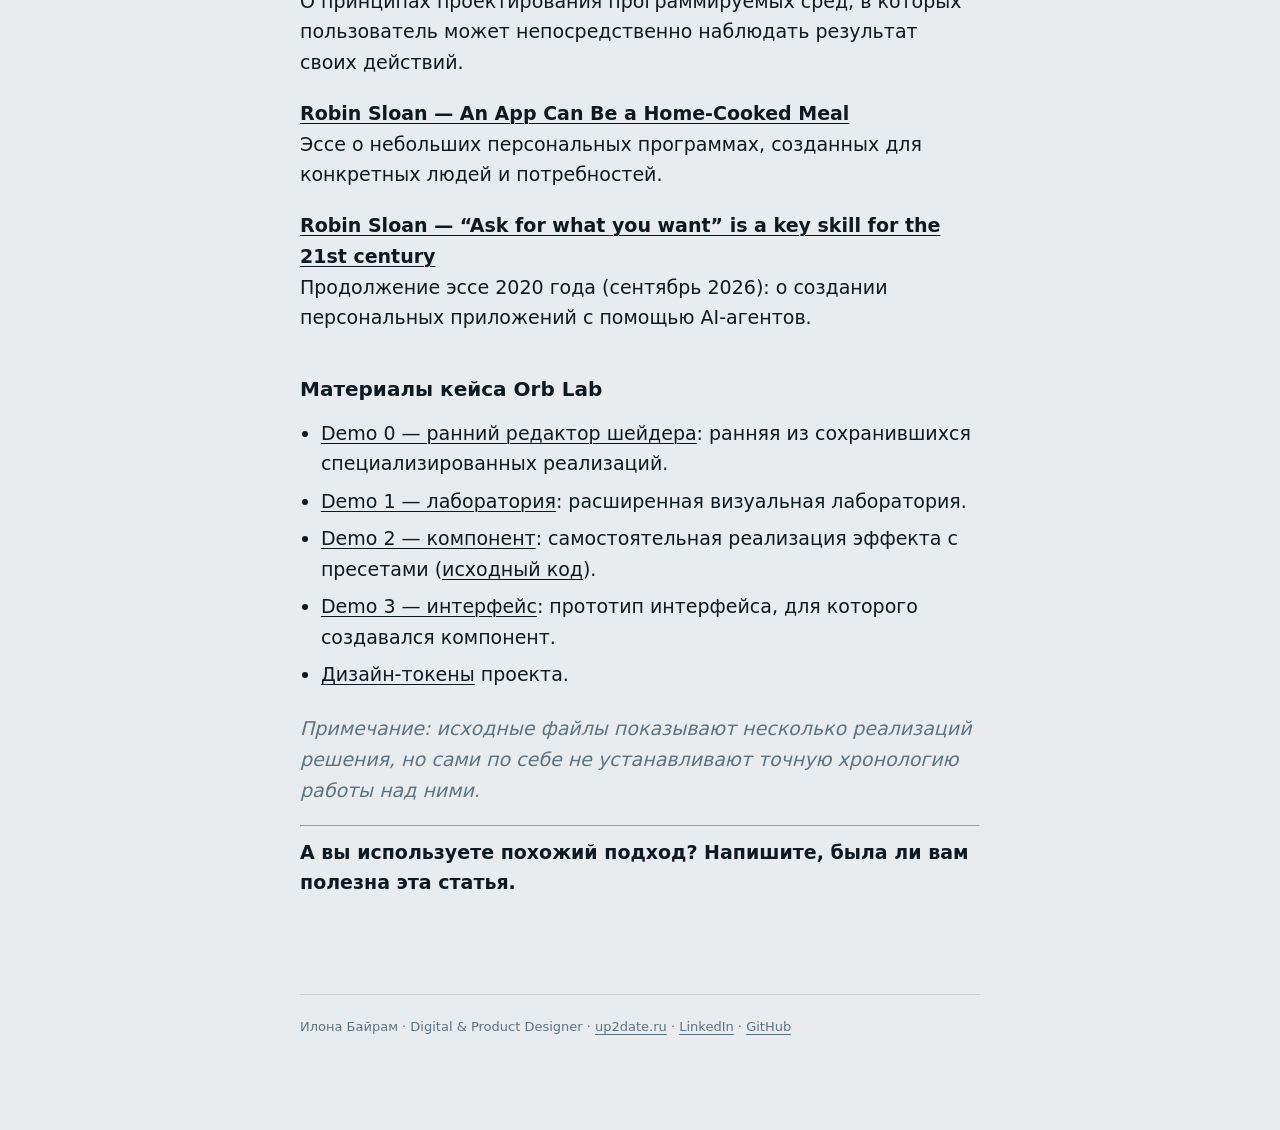
==== commit be855ac8: "Remove brand names from code and prototype" ====
--- a/ru/index.html
+++ b/ru/index.html
@@ -18,10 +18,10 @@
     <link rel="canonical" href="https://bairamilona.github.io/temp-labs/ru/" />
     <link rel="preconnect" href="https://api.fontshare.com" crossorigin />
     <link rel="stylesheet" href="https://api.fontshare.com/v2/css?f[]=switzer@300,400,600&display=swap" />
-    <script type="module" crossorigin src="../assets/ru-B2-j8UXV.js"></script>
+    <script type="module" crossorigin src="../assets/ru-IpjXXl0F.js"></script>
     <link rel="modulepreload" crossorigin href="../assets/modulepreload-polyfill-B5Qt9EMX.js">
-    <link rel="modulepreload" crossorigin href="../assets/article-CkZhc94F.js">
-    <link rel="stylesheet" crossorigin href="../assets/article-lk5actA2.css">
+    <link rel="modulepreload" crossorigin href="../assets/article-DUcfcBiH.js">
+    <link rel="stylesheet" crossorigin href="../assets/article-CtspW_Gk.css">
   </head>
   <body>
     <div id="article" data-lang="ru"></div>
--- a/assets/article-CtspW_Gk.css
+++ b/assets/article-CtspW_Gk.css
@@ -0,0 +1 @@
+:root{--bg: #e9ecee;--paper: #f4f6f7;--ink: #0e1920;--ink-2: #334a57;--ink-3: #5c7381;--line: rgba(14, 25, 32, .12);--accent: #4e6b00;--font: "Switzer", -apple-system, BlinkMacSystemFont, "Inter", system-ui, sans-serif;--mono: ui-monospace, SFMono-Regular, Menlo, monospace;--measure: 680px;--wide: 1180px}@media(prefers-color-scheme:dark){:root:not([data-theme=light]){--bg: #0f1417;--paper: #151c20;--ink: #e8eef1;--ink-2: #b5c4cc;--ink-3: #8399a5;--line: rgba(232, 238, 241, .14);--accent: #c4ff2e}}:root[data-theme=dark]{--bg: #0f1417;--paper: #151c20;--ink: #e8eef1;--ink-2: #b5c4cc;--ink-3: #8399a5;--line: rgba(232, 238, 241, .14);--accent: #c4ff2e}*{box-sizing:border-box}html{-webkit-text-size-adjust:100%}body{margin:0;background:var(--bg);color:var(--ink);font-family:var(--font);-webkit-font-smoothing:antialiased}a{color:inherit;text-decoration-thickness:1px;text-underline-offset:3px}a:hover{color:var(--accent)}#article{padding:0 16px 96px}.masthead{max-width:var(--measure);margin:0 auto;padding:28px 0 56px}.topbar{display:flex;justify-content:space-between;align-items:center;font-size:12px;font-weight:600;letter-spacing:.1em;text-transform:uppercase;color:var(--ink-3);margin-bottom:96px}.topbar .lang{text-decoration:none;border:1px solid var(--line);padding:7px 10px;border-radius:999px}.topbar .lang:hover{border-color:var(--ink);color:var(--ink)}.masthead h1{font-weight:300;font-size:clamp(56px,11vw,112px);line-height:.92;letter-spacing:-.045em;margin:0 0 20px}.masthead .subtitle{font-size:clamp(20px,3.2vw,26px);line-height:1.3;color:var(--ink-2);margin:0 0 28px;font-weight:300;max-width:36ch}.masthead .byline{font-size:13px;font-weight:600;letter-spacing:.06em;text-transform:uppercase;color:var(--ink-3);margin:0}.prose{max-width:var(--measure);margin:0 auto;font-size:19px;line-height:1.62;color:var(--ink)}.prose p{margin:0 0 1.05em}.prose h2{font-size:30px;font-weight:600;letter-spacing:-.02em;line-height:1.15;margin:2.4em 0 .8em;scroll-margin-top:24px}.prose h3{font-size:20px;font-weight:600;margin:2em 0 .6em}.prose blockquote{margin:1.4em 0;padding:4px 0 4px 22px;border-left:2px solid var(--ink);color:var(--ink-2);font-size:21px;font-weight:300}.prose blockquote p{margin:.3em 0}.prose code{font-family:var(--mono);font-size:.86em;background:var(--paper);border:1px solid var(--line);padding:1px 6px;border-radius:6px}.prose ul{padding-left:1.1em;margin:0 0 1.2em}.prose li{margin:.35em 0}.prose strong{font-weight:600}.prose em{color:var(--ink-3)}.embed{margin:2.2em 0 2.4em}.embed.wide{width:min(var(--wide),calc(100vw - 32px));position:relative;left:50%;transform:translate(-50%)}.embed-bar{display:flex;flex-wrap:wrap;gap:8px 16px;justify-content:space-between;align-items:baseline;margin-bottom:10px}.embed-bar .tag{font-size:11px;font-weight:600;letter-spacing:.1em;text-transform:uppercase;color:var(--ink-3)}.embed-bar .open{font-size:13px;font-weight:600;text-decoration:none}.embed iframe{display:block;width:100%;border:0;border-radius:22px;background:#1a1f22;box-shadow:0 30px 80px -40px #0e192073}.embed.lab iframe{height:720px}.embed.proto iframe{height:920px;background:transparent;border-radius:0;box-shadow:none}.embed.examples iframe{height:640px;background:#f7f7f5}.tabs{display:flex;flex-wrap:wrap;gap:6px;margin-bottom:12px}@media(max-width:760px){.tabs{flex-wrap:nowrap;overflow-x:auto;scrollbar-width:none;margin-inline:-16px;padding-inline:16px}.tabs::-webkit-scrollbar{display:none}.tabs button{flex:0 0 auto}}.tabs button{font:600 13px var(--font);color:var(--ink-2);background:transparent;border:1px solid var(--line);border-radius:999px;padding:8px 14px;cursor:pointer}.tabs button:hover{border-color:var(--ink);color:var(--ink)}.tabs button[aria-selected=true]{background:var(--ink);color:var(--bg);border-color:var(--ink)}.embed figcaption{font-size:14px;line-height:1.5;color:var(--ink-3);margin-top:12px;max-width:var(--measure)}@media(max-width:760px){.embed.lab iframe,.embed.examples iframe{height:78vh}.embed.proto iframe{height:820px}.embed.lab iframe,.embed.examples iframe{border-radius:16px}}.compare .pair{display:grid;grid-template-columns:1fr 1fr;gap:12px}@media(max-width:640px){.compare .pair{grid-template-columns:1fr}}.compare .stage{border-radius:22px;min-height:340px;display:grid;place-items:center;align-content:center;gap:28px;padding:32px 20px;background:radial-gradient(120% 90% at 20% 15%,#eef2f4,#eef2f400 60%),radial-gradient(100% 80% at 80% 85%,#c3ccd4,#c3ccd400 55%),linear-gradient(180deg,#dde3e8,#c9d2d9)}.compare .stage p{margin:0;font-size:14px;color:#334a57;text-align:center;max-width:30ch}.compare .orb-host{width:168px;height:168px;position:relative;display:block;border:0;padding:0;background:none;border-radius:50%;-moz-appearance:none;appearance:none;-webkit-appearance:none;-webkit-tap-highlight-color:transparent;touch-action:none}.compare .orb-el{width:132px;height:132px;border:0;padding:0;background:none;border-radius:50%;cursor:pointer;touch-action:none}.compare .orb-el:focus-visible{outline:2px solid #0e1920;outline-offset:6px}.compare .knobs{display:grid;grid-template-columns:1fr 1fr;gap:10px 24px;margin-top:18px;max-width:var(--measure)}.compare .knobs label{display:grid;grid-template-columns:1fr auto;gap:6px;font-size:13px;color:var(--ink-2)}.compare .knobs input{grid-column:1 / -1;width:100%;accent-color:var(--ink)}.compare .knobs output{font-family:var(--mono);font-size:12px}.compare .knobs small{grid-column:1 / -1;color:var(--ink-3);font-size:13px}@media(max-width:640px){.compare .knobs{grid-template-columns:1fr}}.usage{margin-top:16px;max-width:var(--measure)}.usage summary{cursor:pointer;font-size:14px;font-weight:600}.warn{color:var(--ink-3);font-size:14px}pre{margin:12px 0 0;background:#0e1920;color:#dfe7eb;border-radius:16px;padding:18px 20px;overflow:auto;font:12.5px/1.6 var(--mono);max-height:420px}pre code{background:none!important;border:0!important;padding:0!important;color:inherit;font-size:inherit!important}.tokens{margin-top:1.4em}.foot{max-width:var(--measure);margin:96px auto 0;padding-top:24px;border-top:1px solid var(--line);font-size:13px;color:var(--ink-3)}
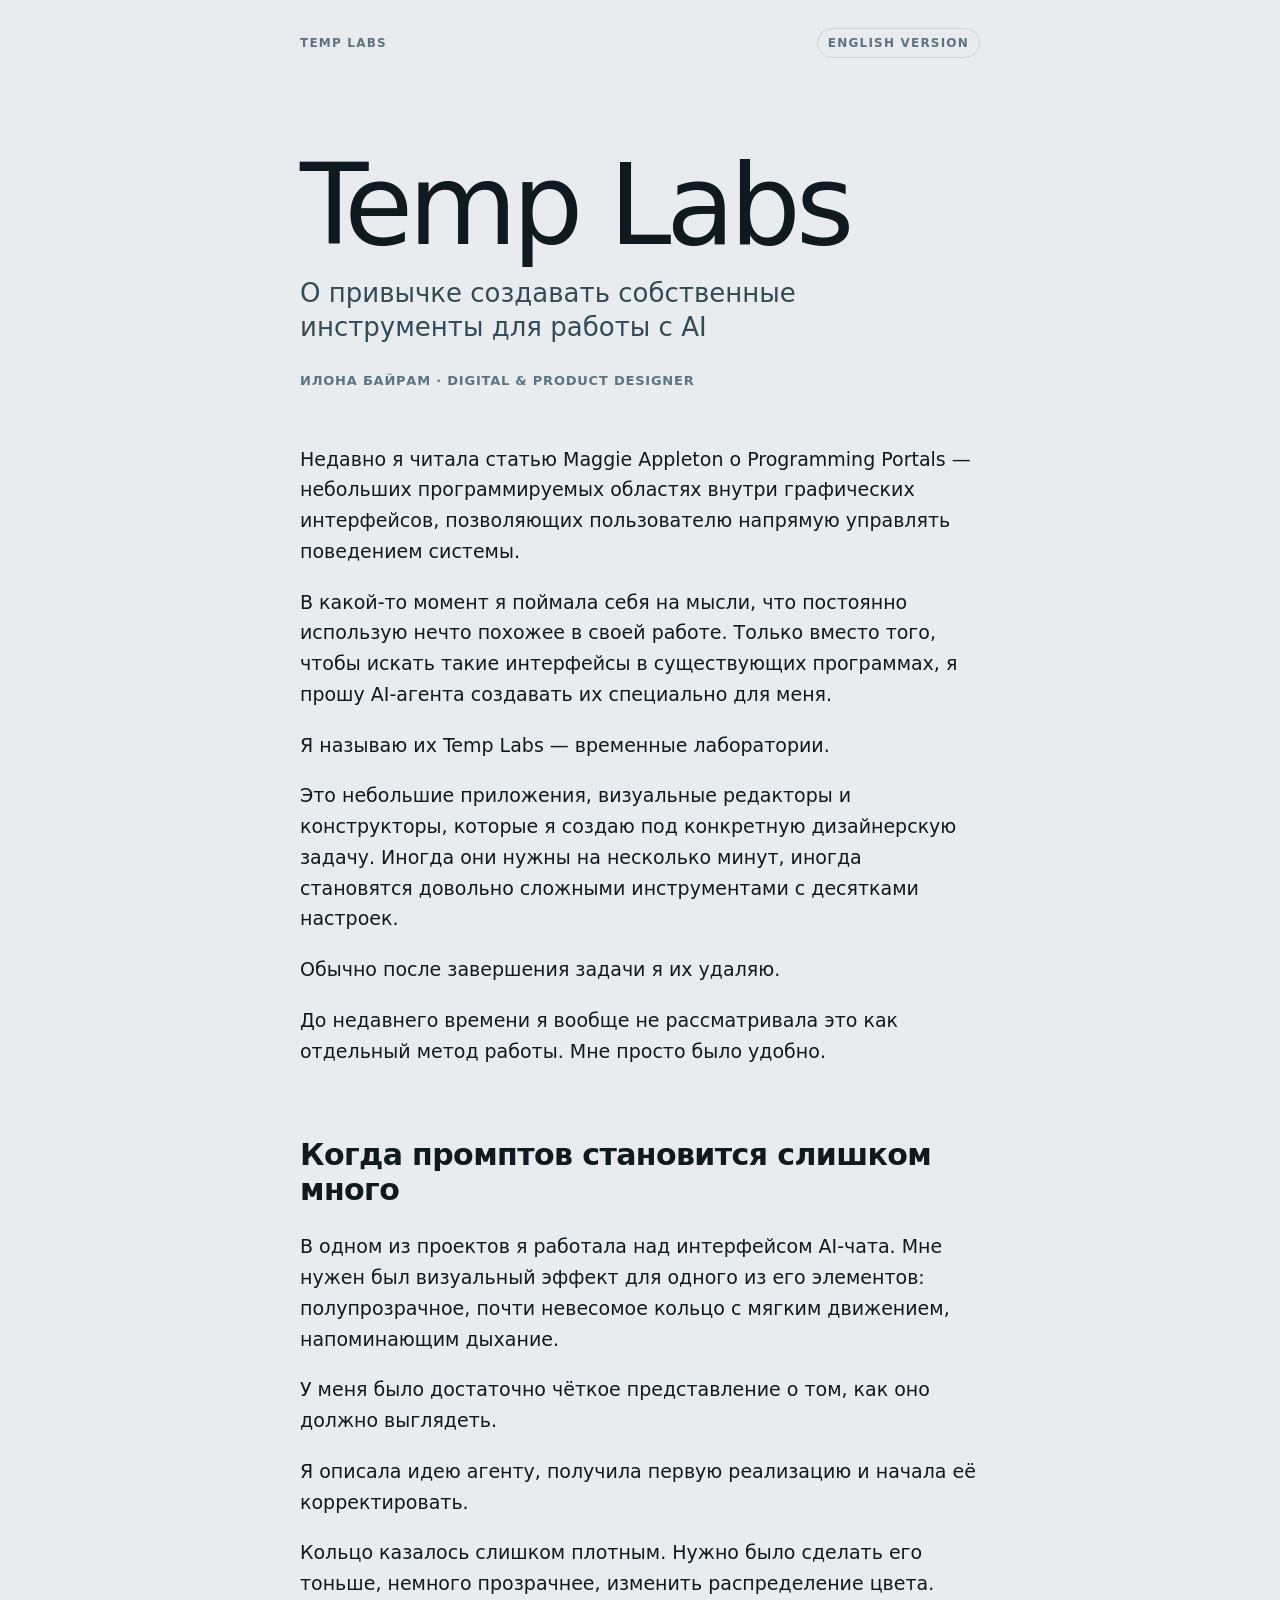
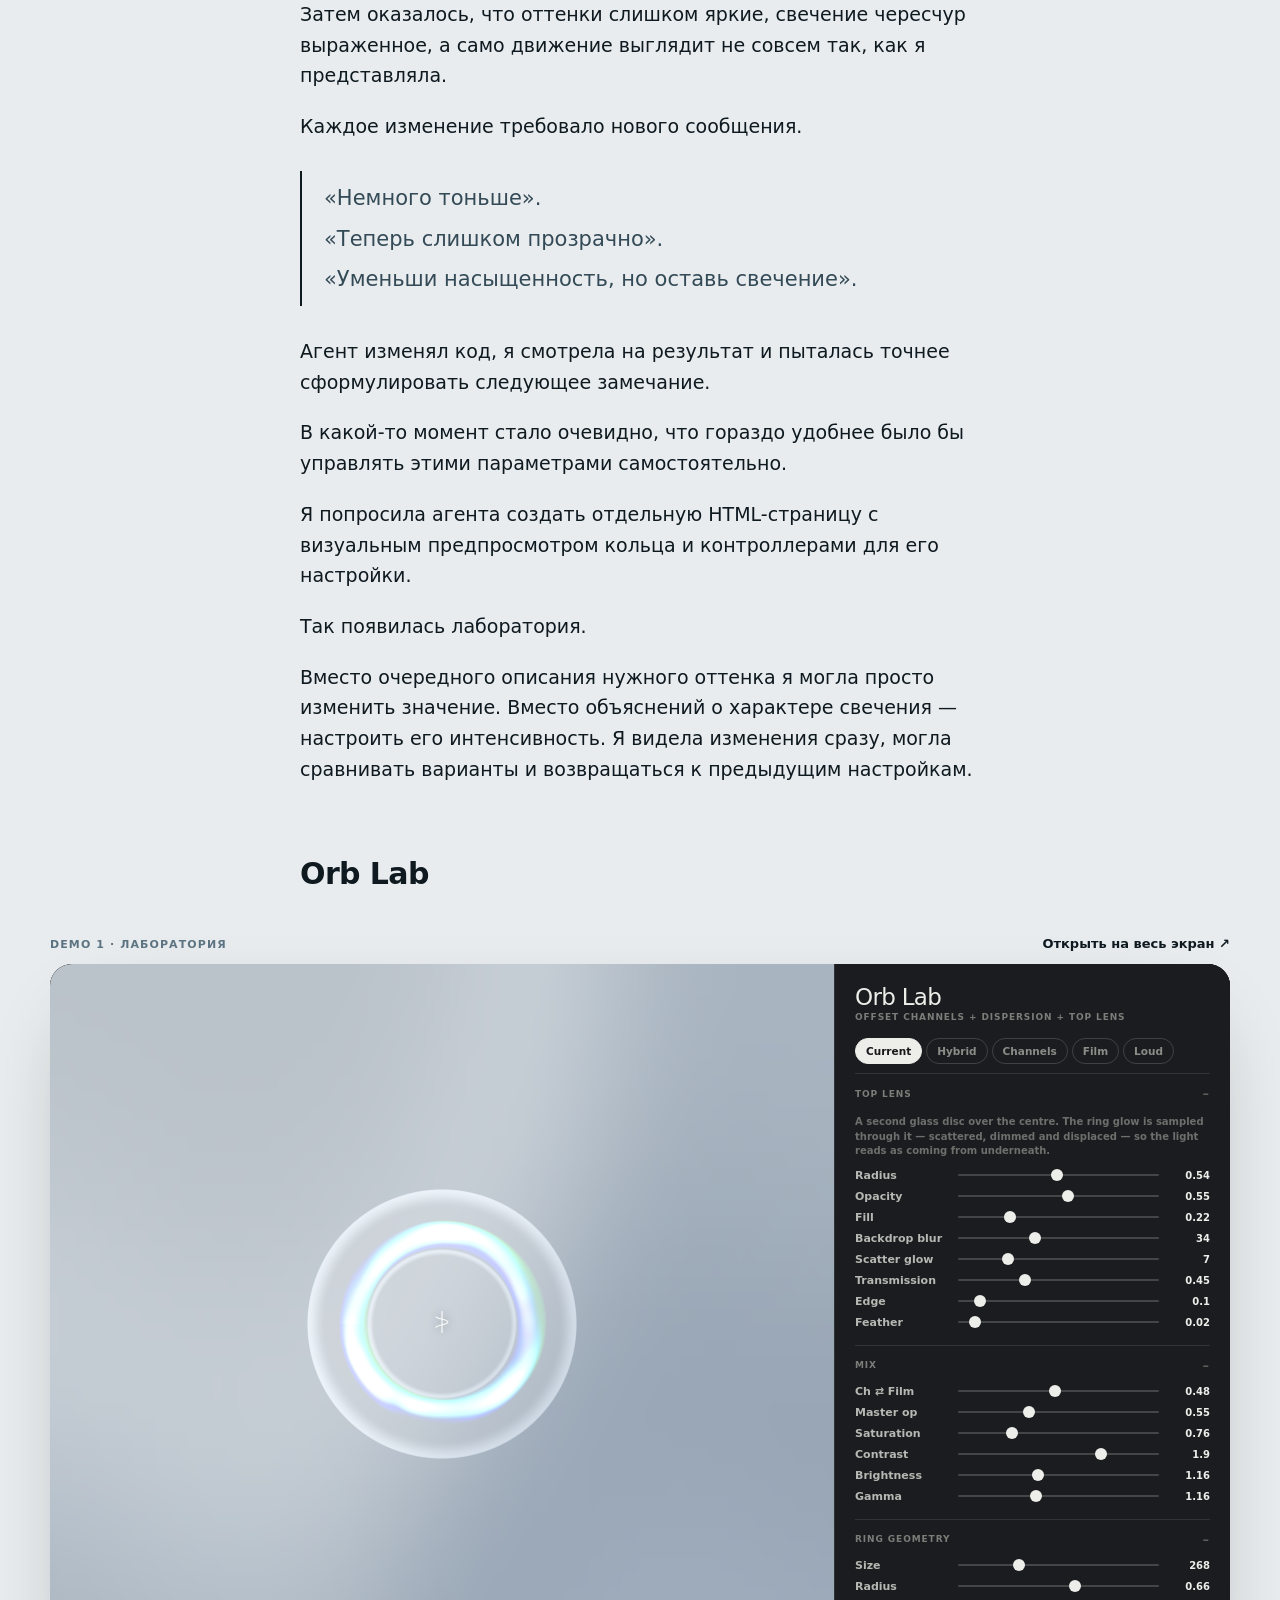
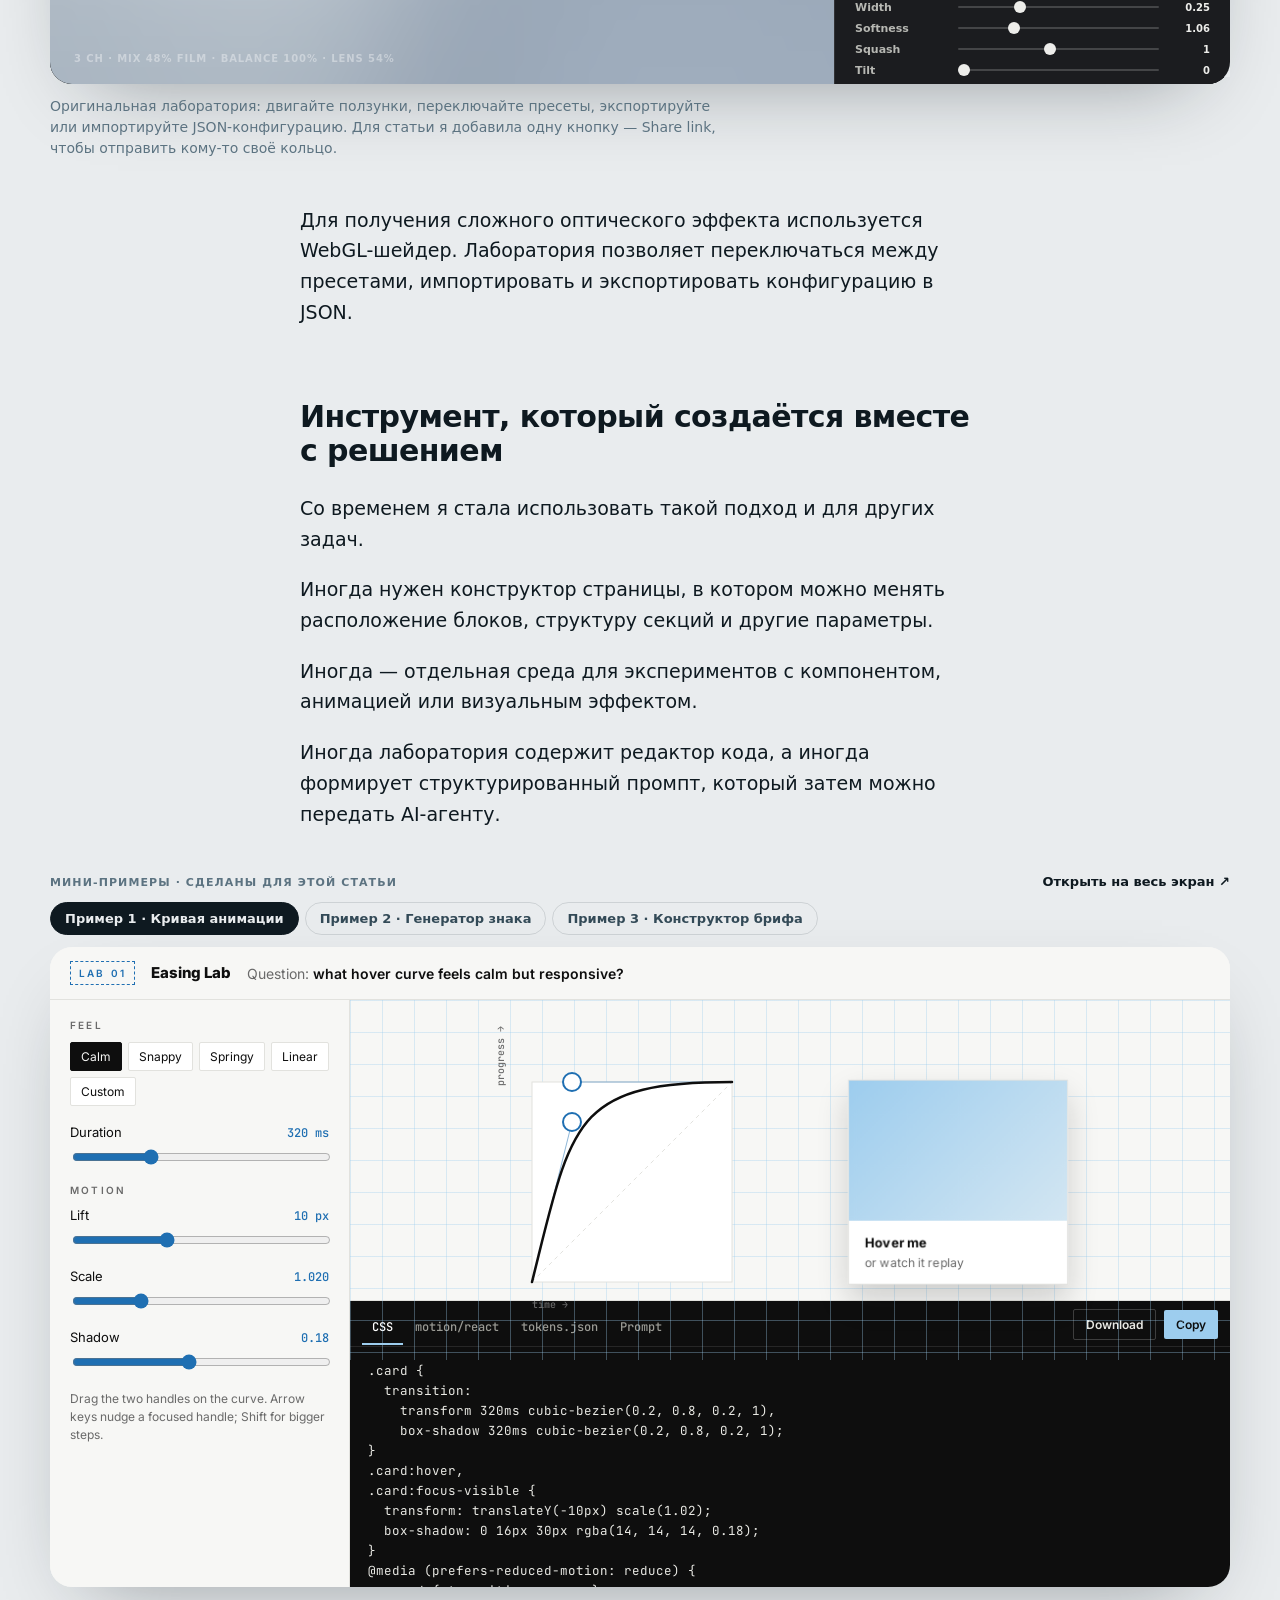
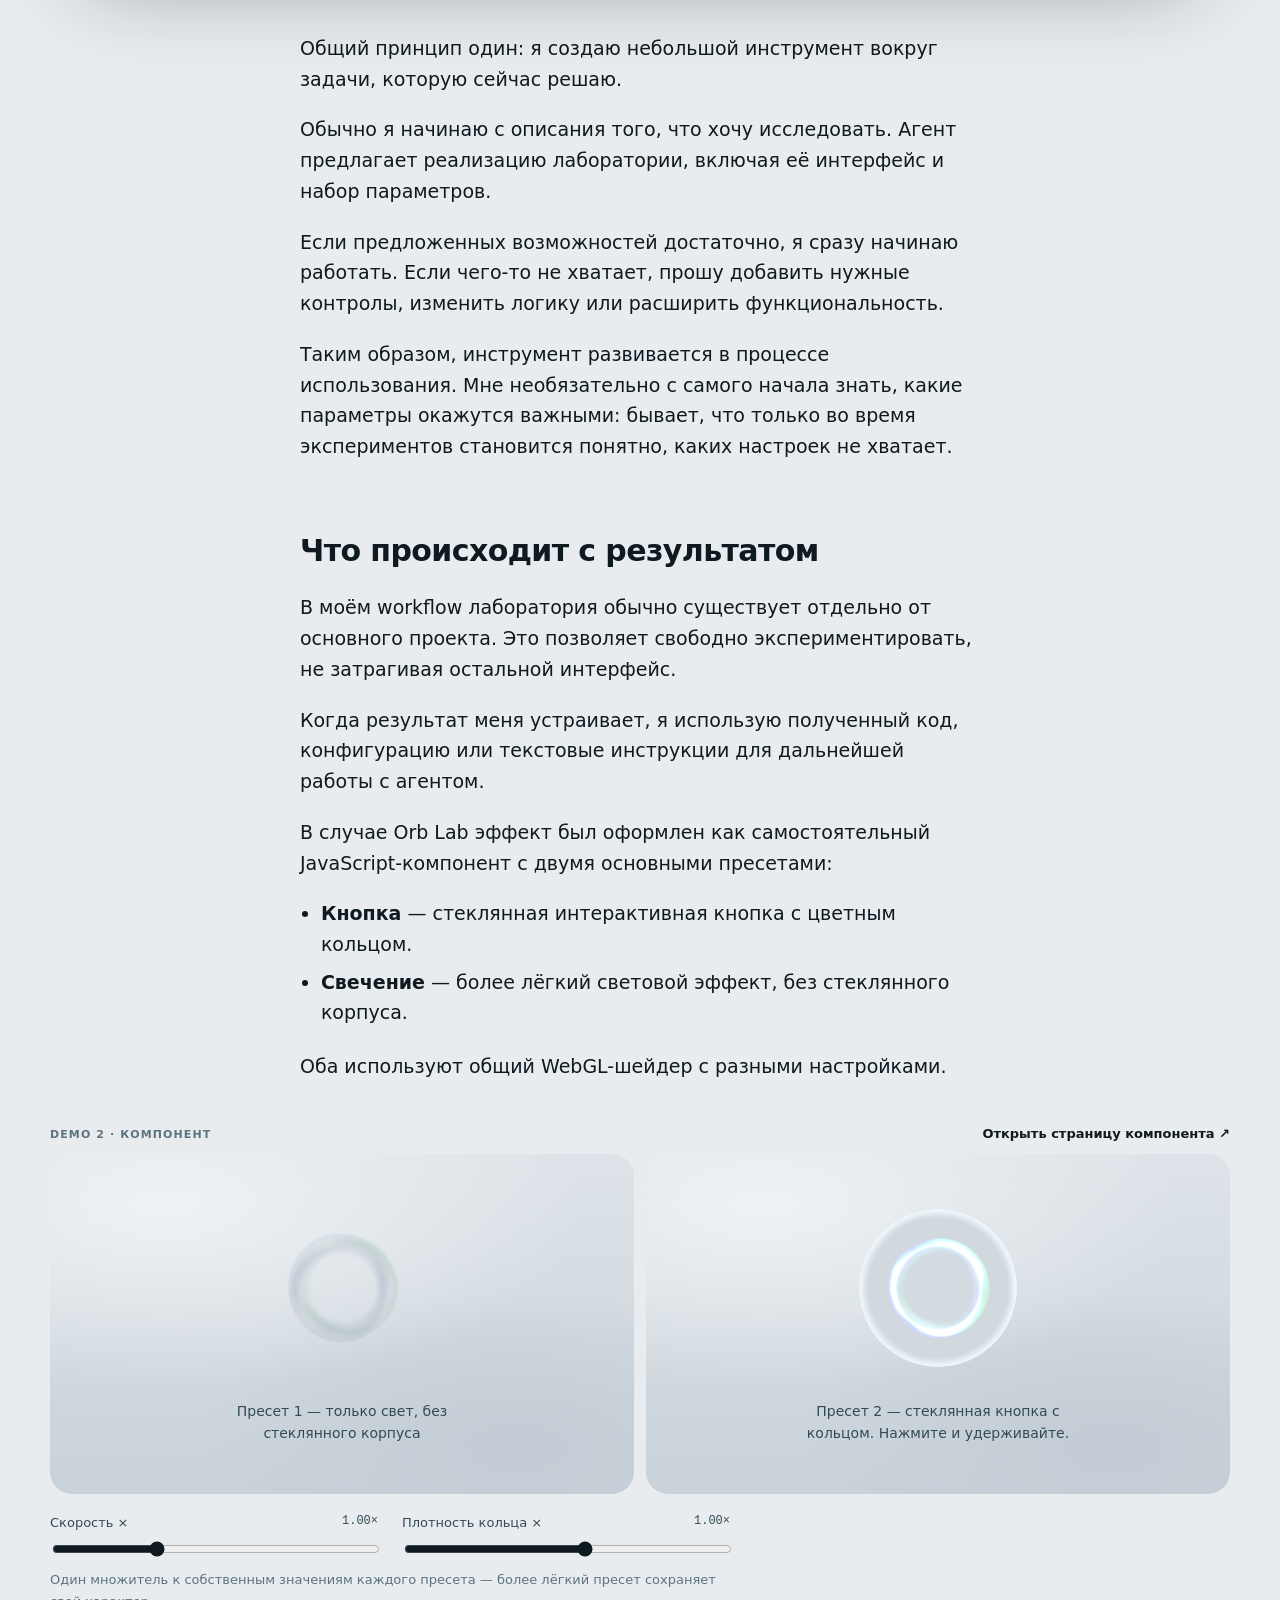
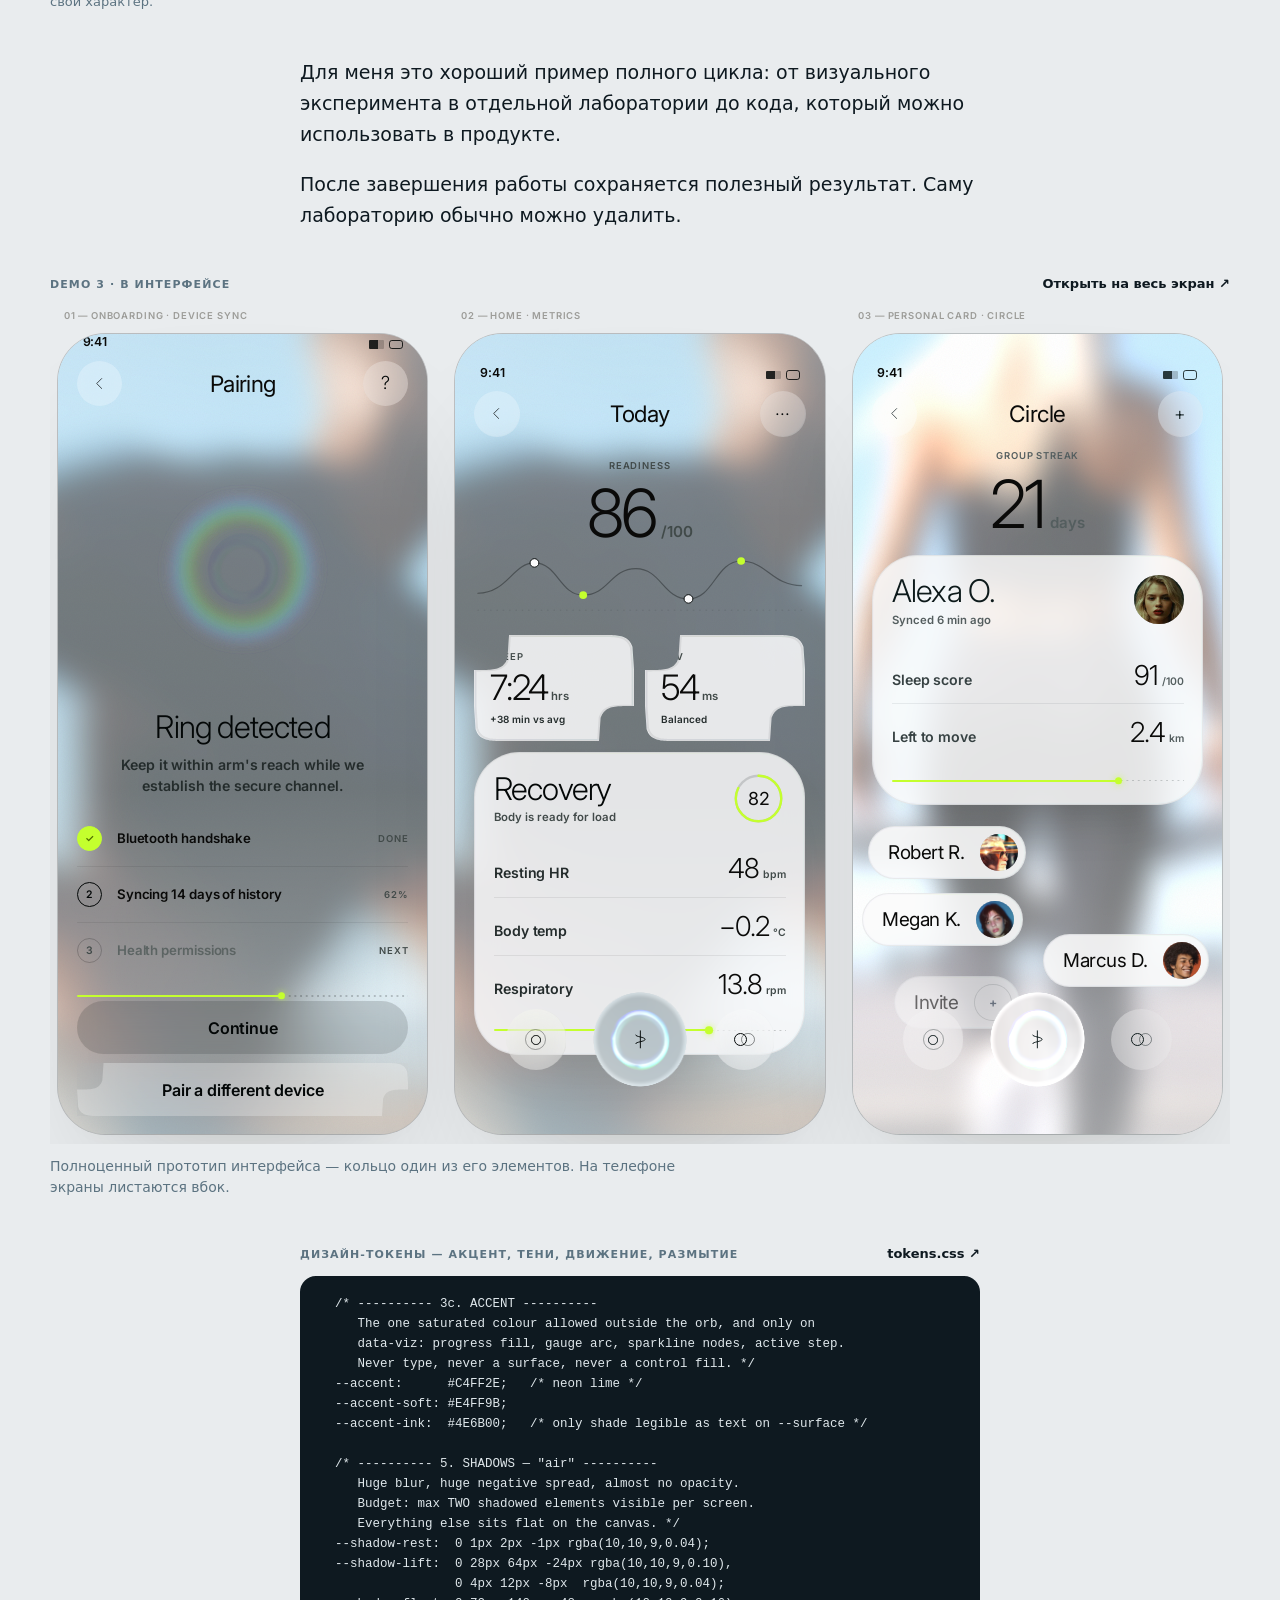
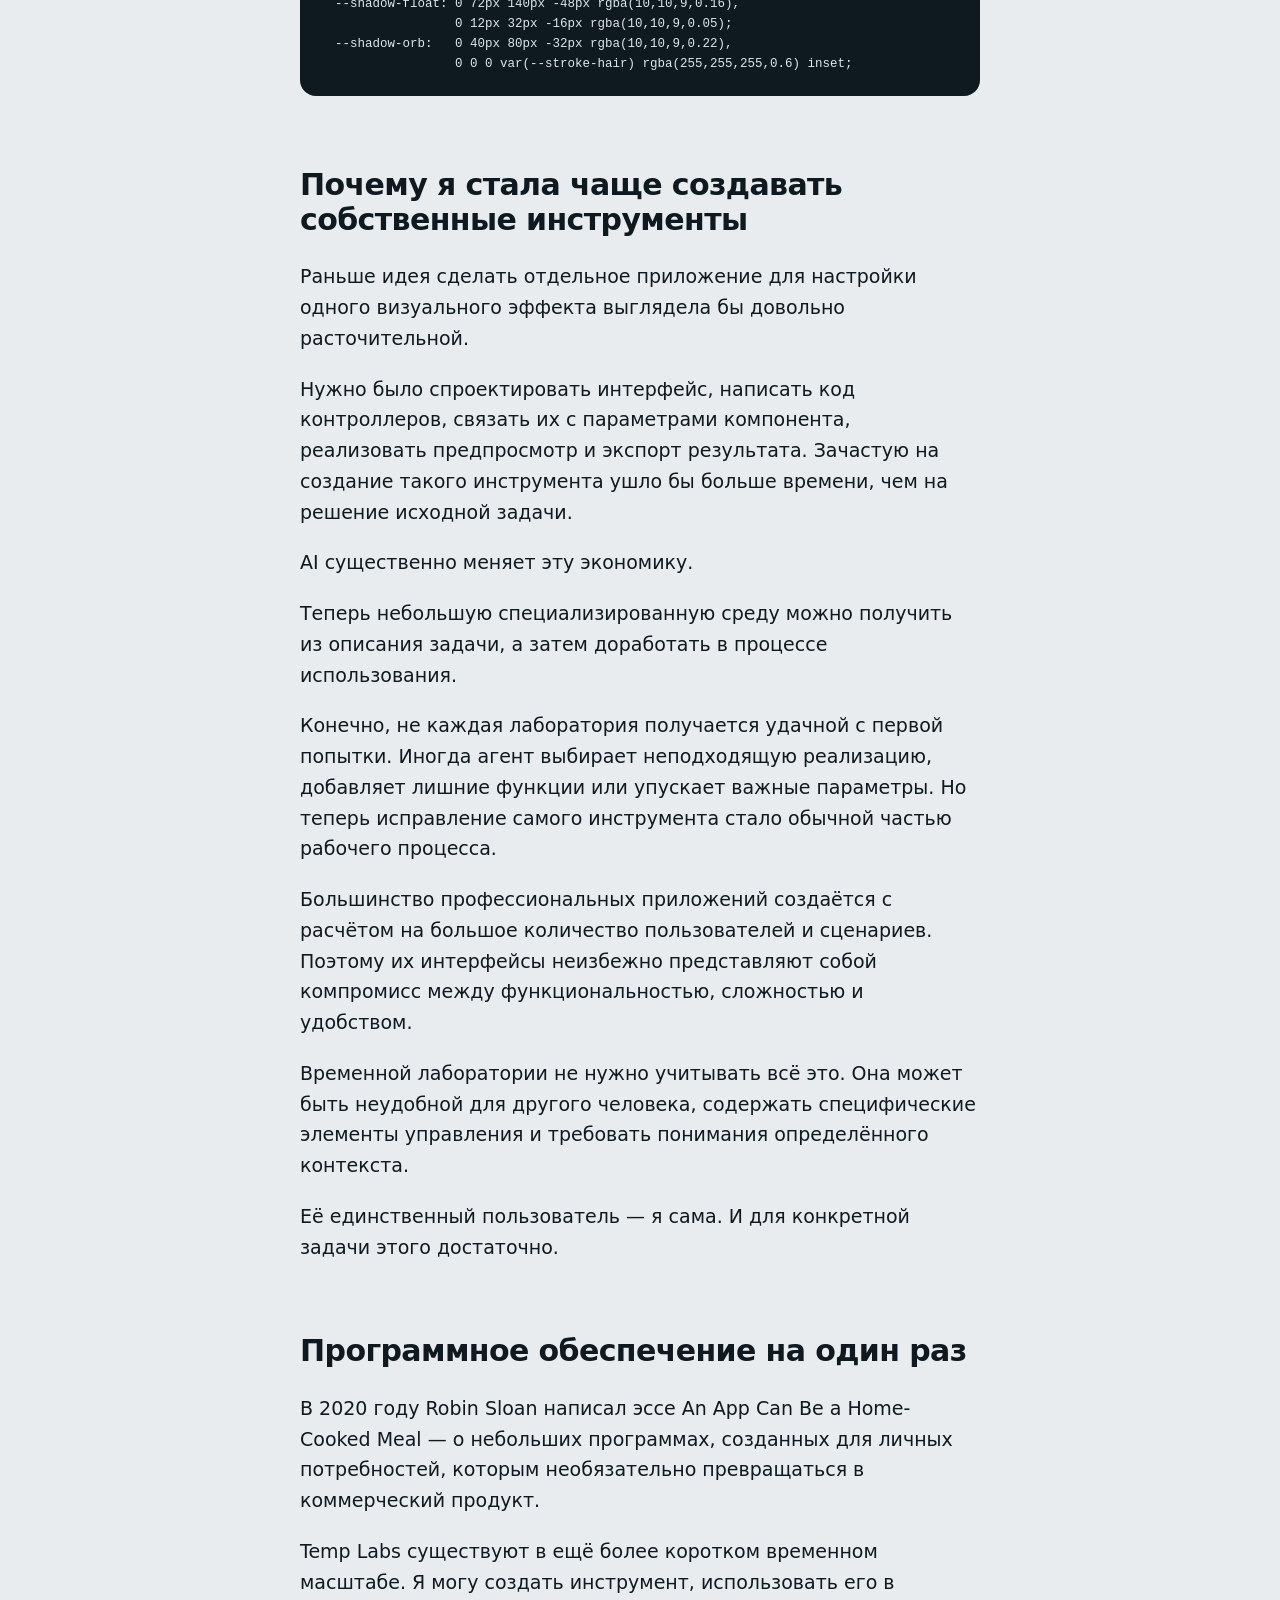
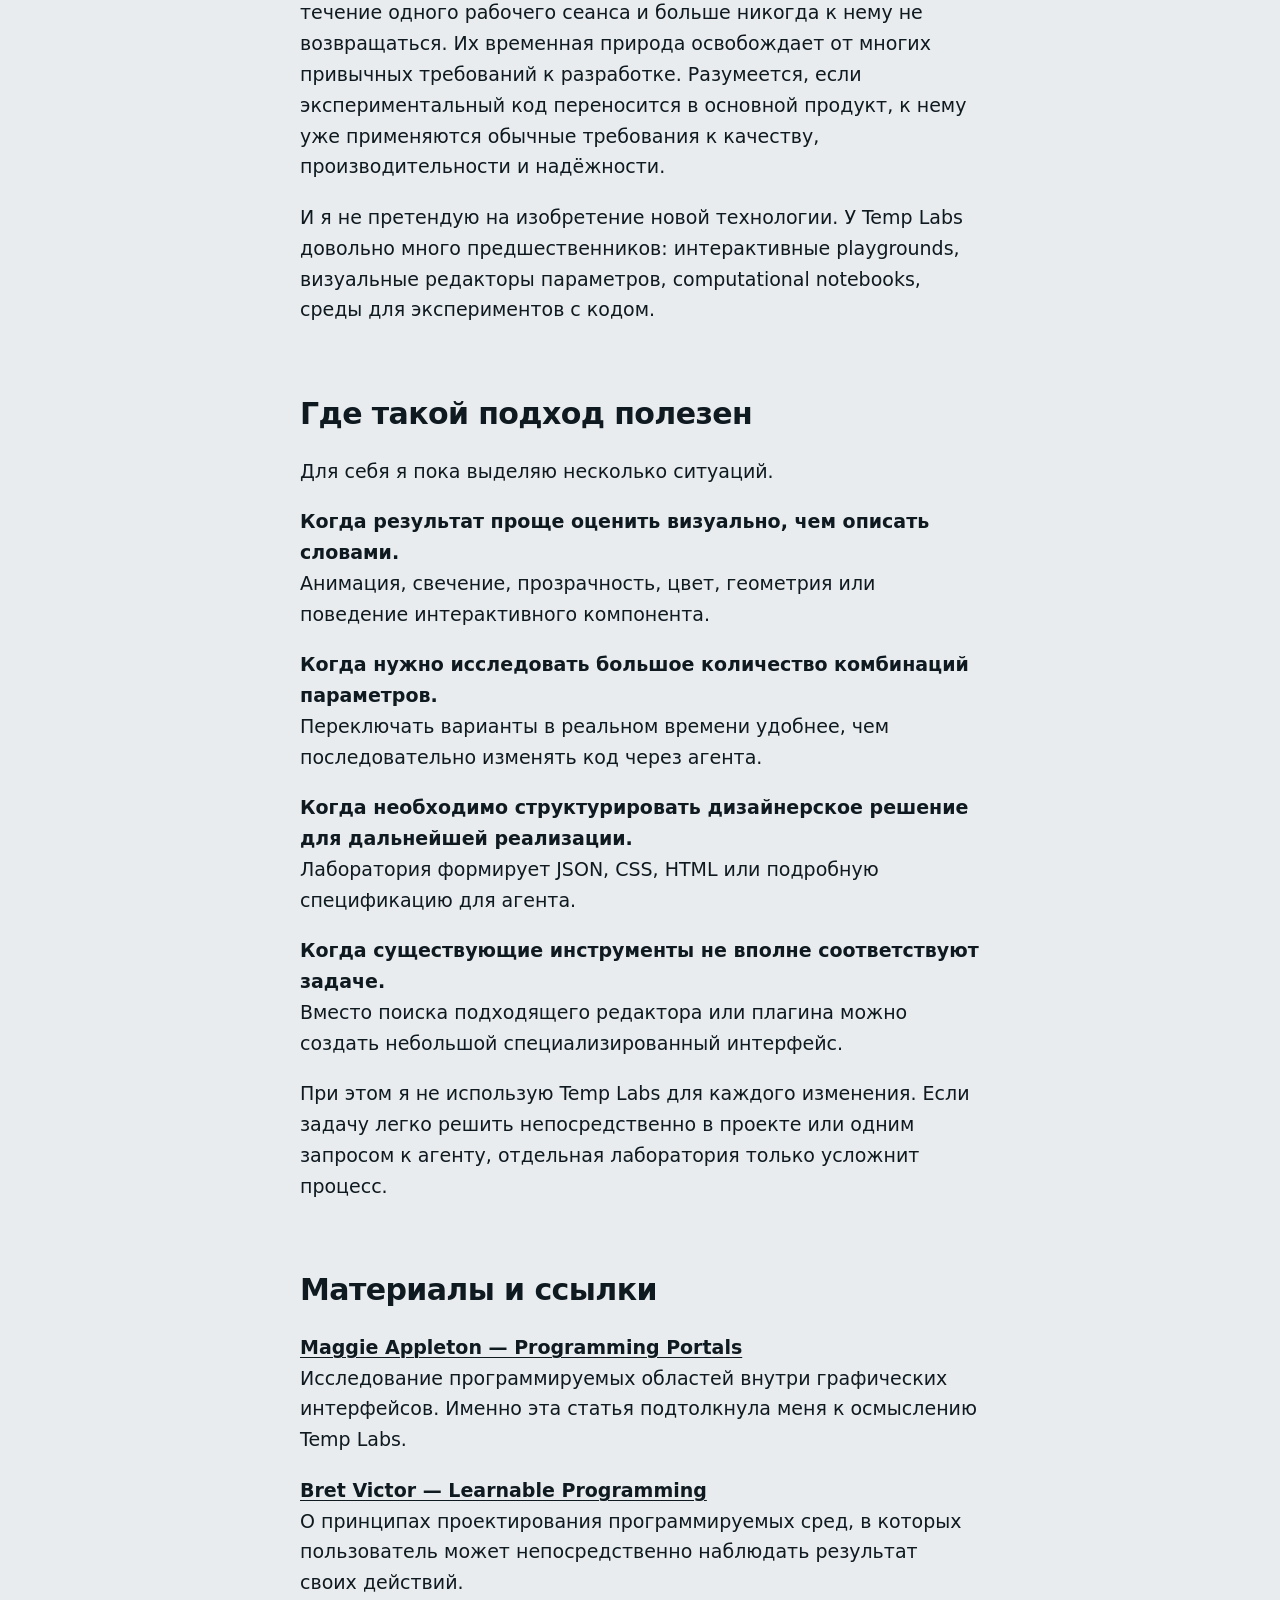
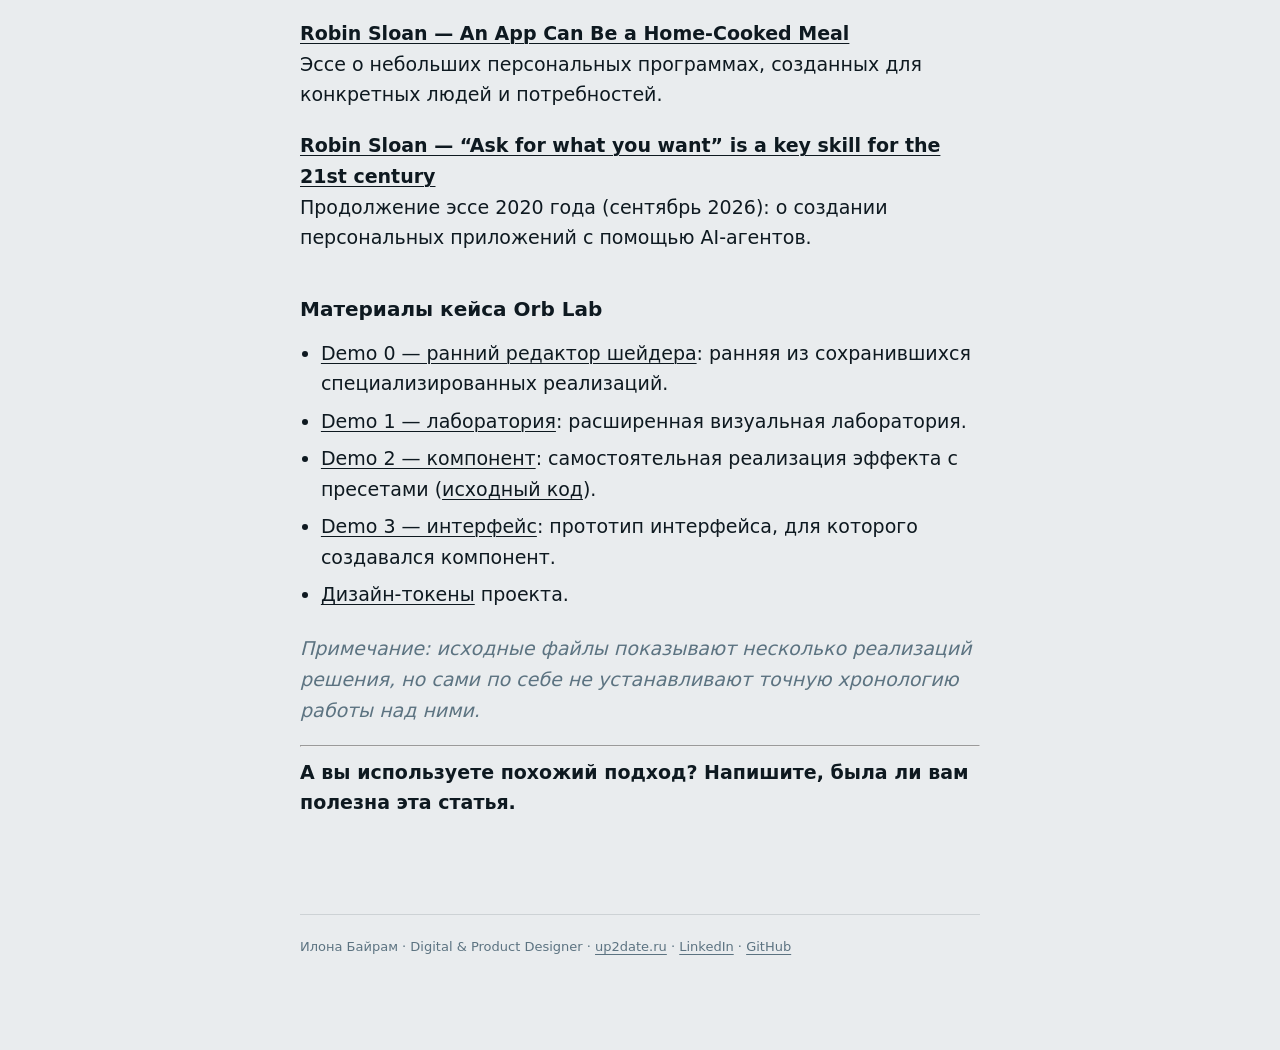
==== commit 0537df9b: "Prototype embed: fit all screens on desktop" ====
--- a/ru/index.html
+++ b/ru/index.html
@@ -18,9 +18,9 @@
     <link rel="canonical" href="https://bairamilona.github.io/temp-labs/ru/" />
     <link rel="preconnect" href="https://api.fontshare.com" crossorigin />
     <link rel="stylesheet" href="https://api.fontshare.com/v2/css?f[]=switzer@300,400,600&display=swap" />
-    <script type="module" crossorigin src="../assets/ru-IpjXXl0F.js"></script>
+    <script type="module" crossorigin src="../assets/ru-BIYRx1wf.js"></script>
     <link rel="modulepreload" crossorigin href="../assets/modulepreload-polyfill-B5Qt9EMX.js">
-    <link rel="modulepreload" crossorigin href="../assets/article-DUcfcBiH.js">
+    <link rel="modulepreload" crossorigin href="../assets/article-BJ06ibpy.js">
     <link rel="stylesheet" crossorigin href="../assets/article-CtspW_Gk.css">
   </head>
   <body>
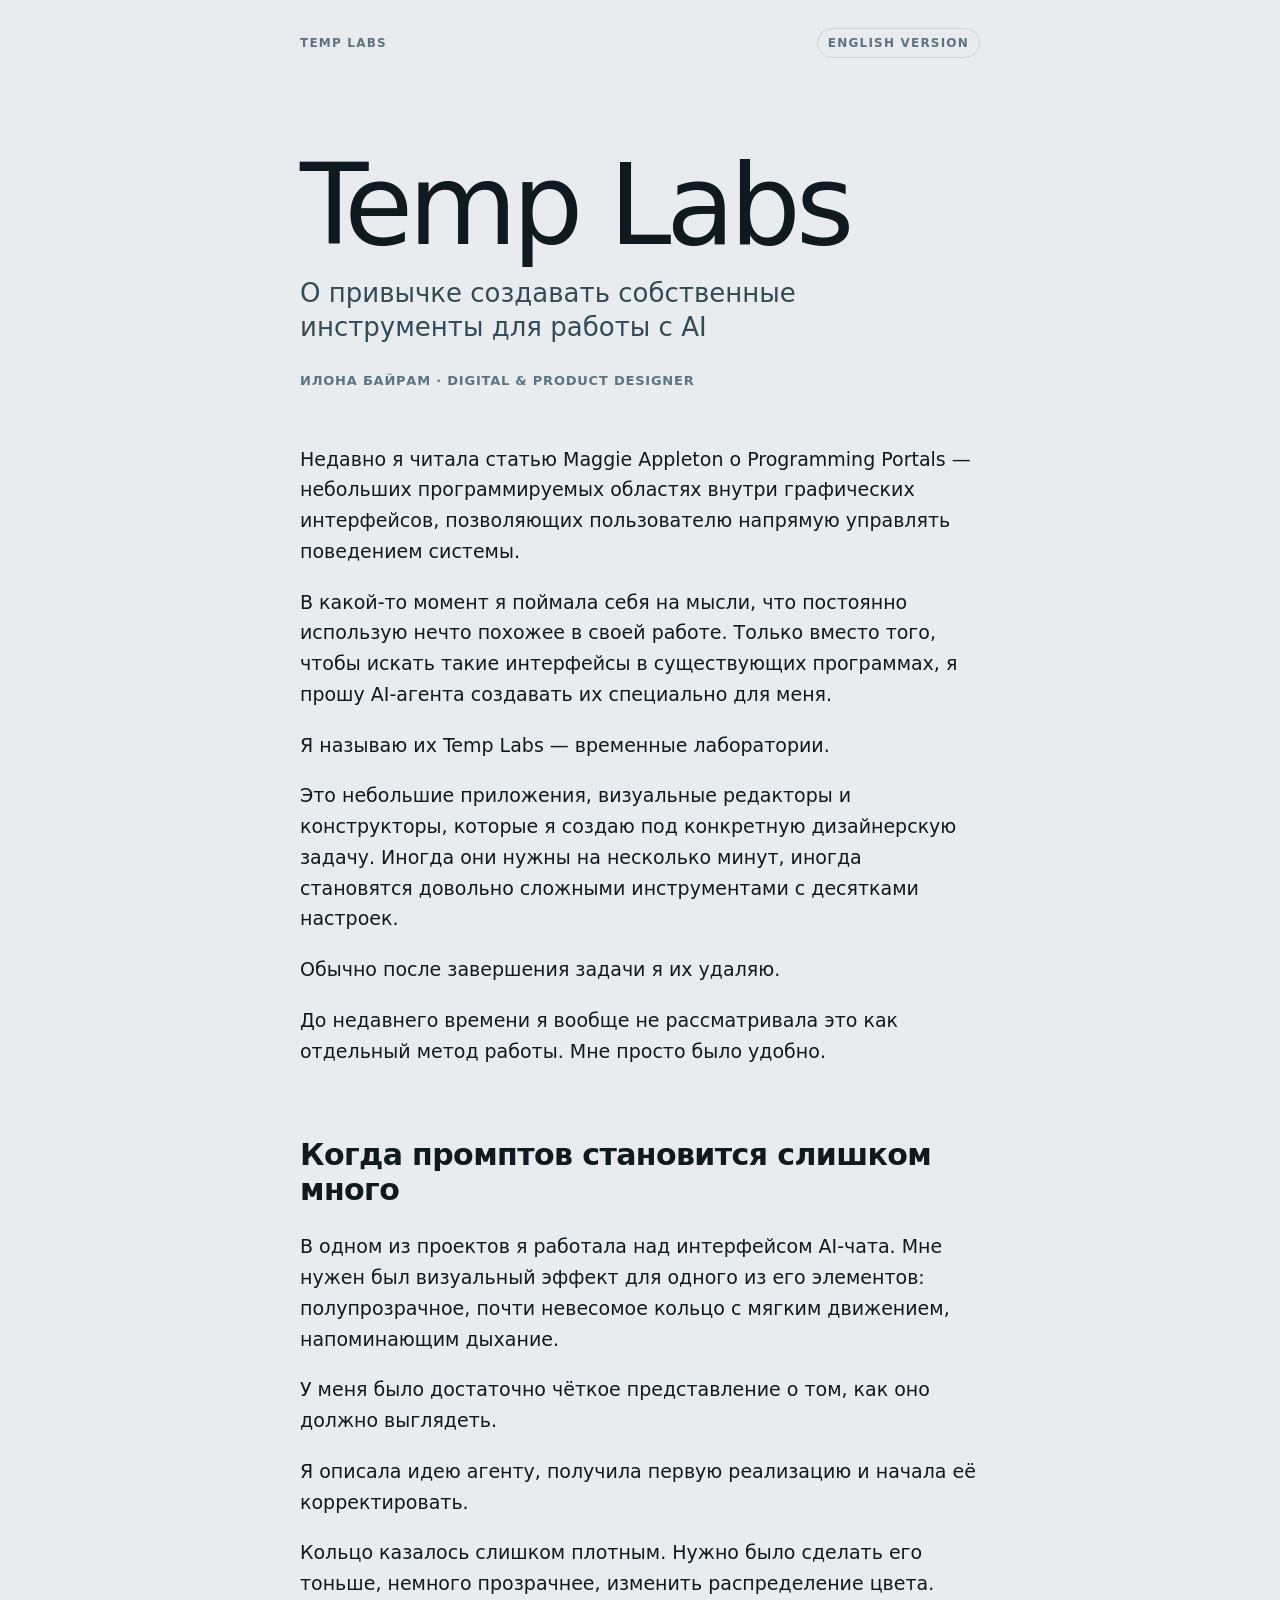
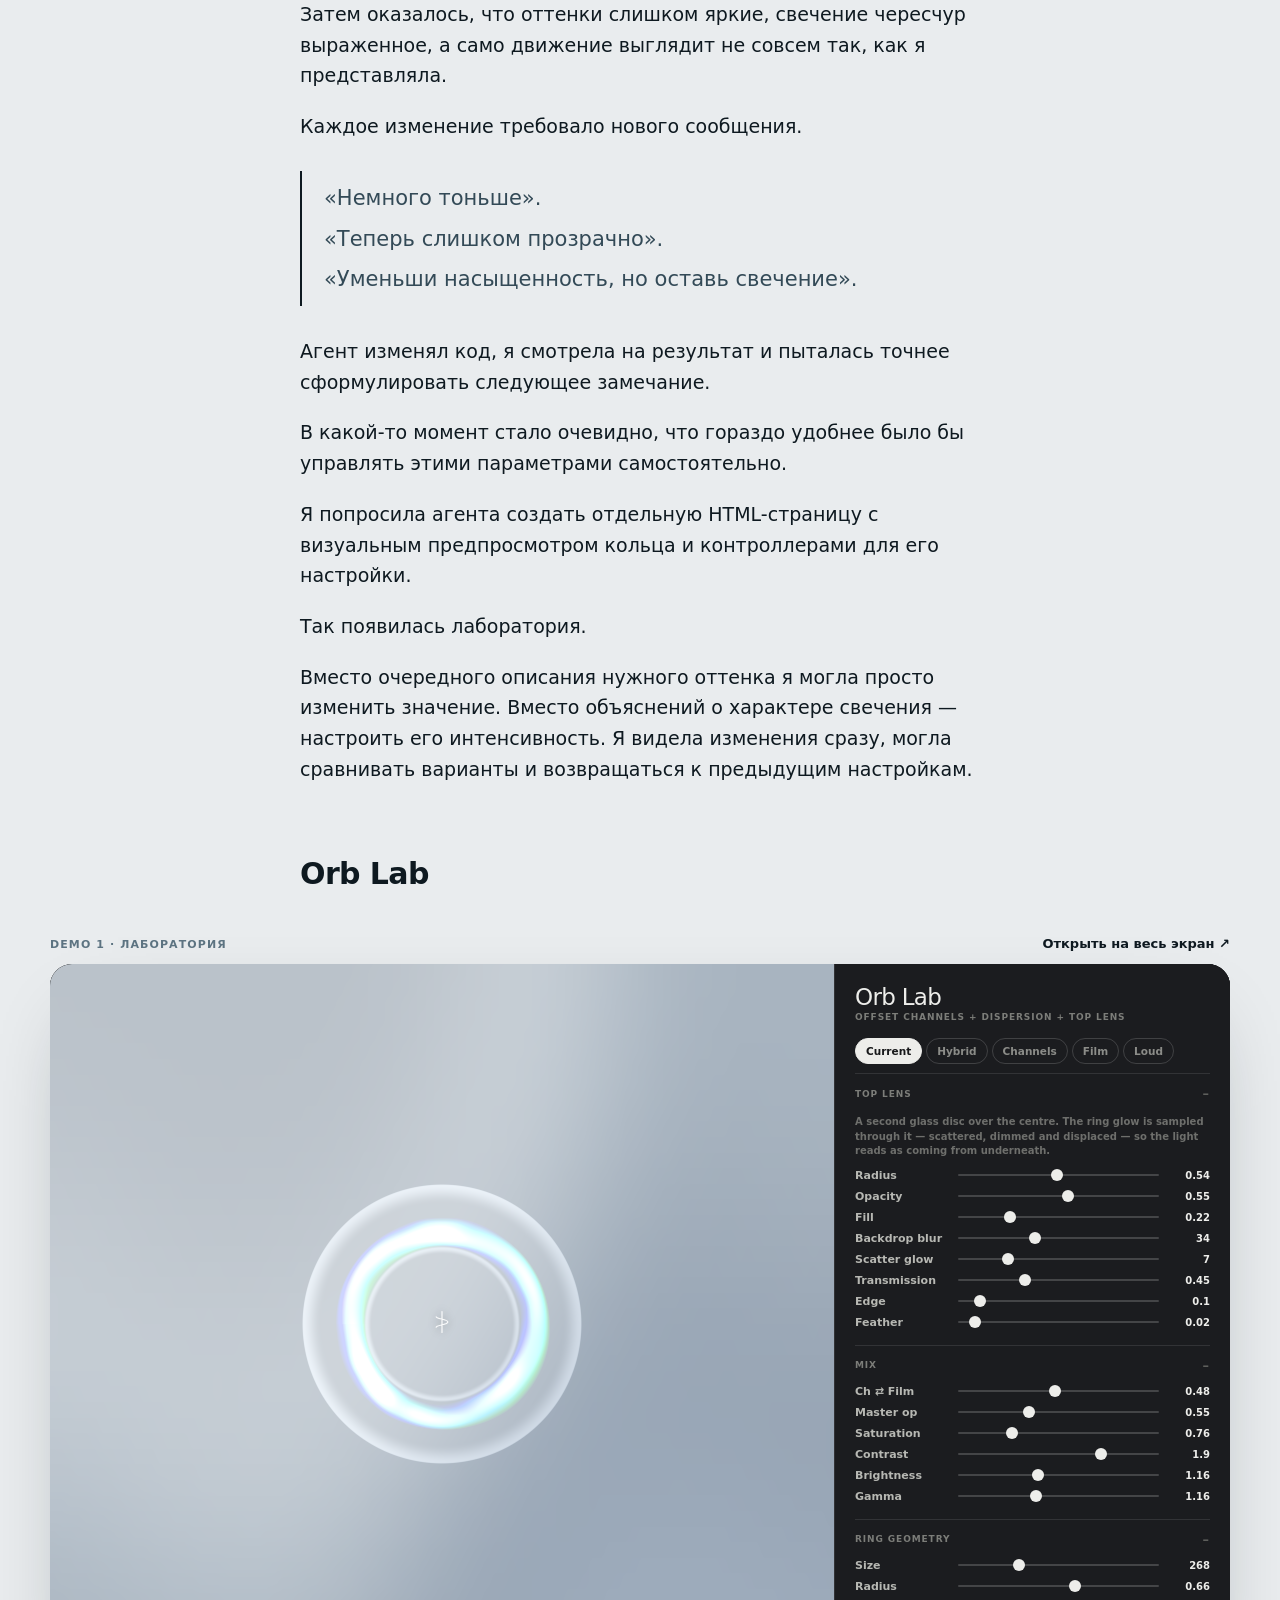
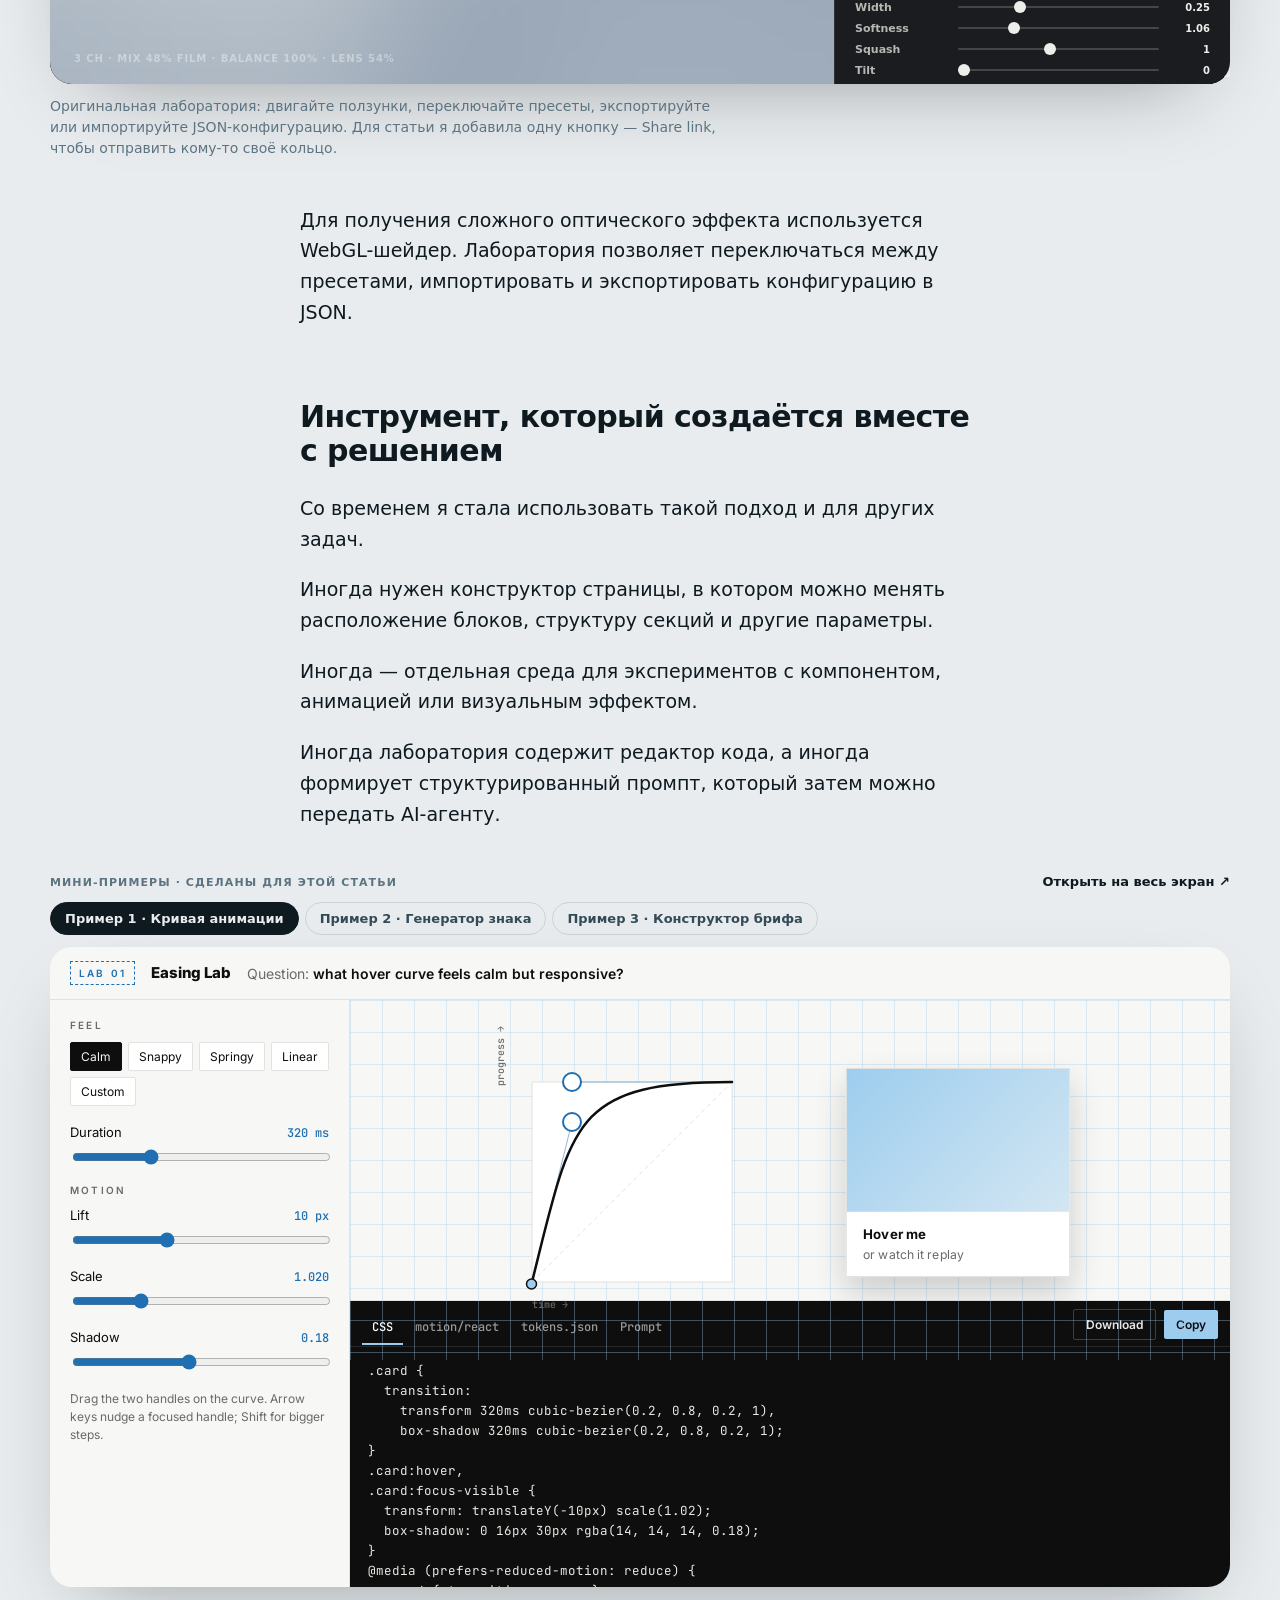
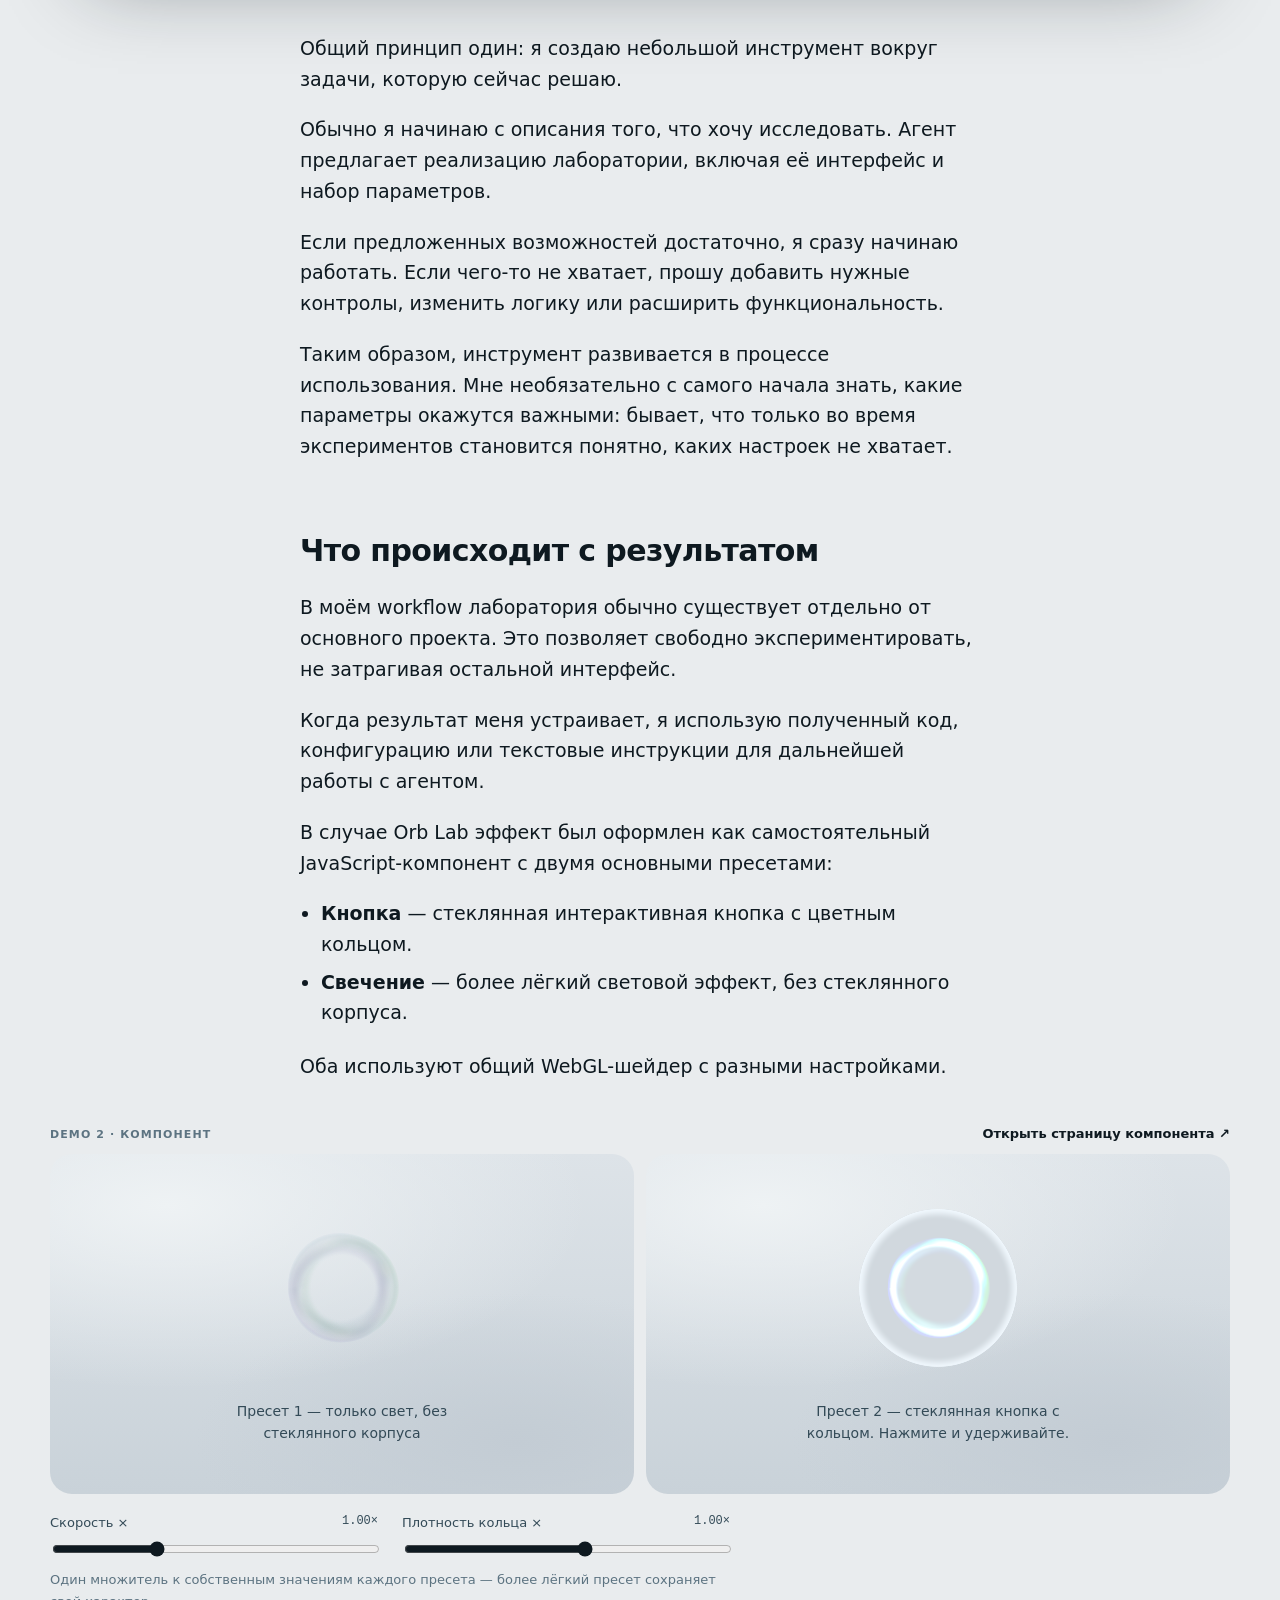
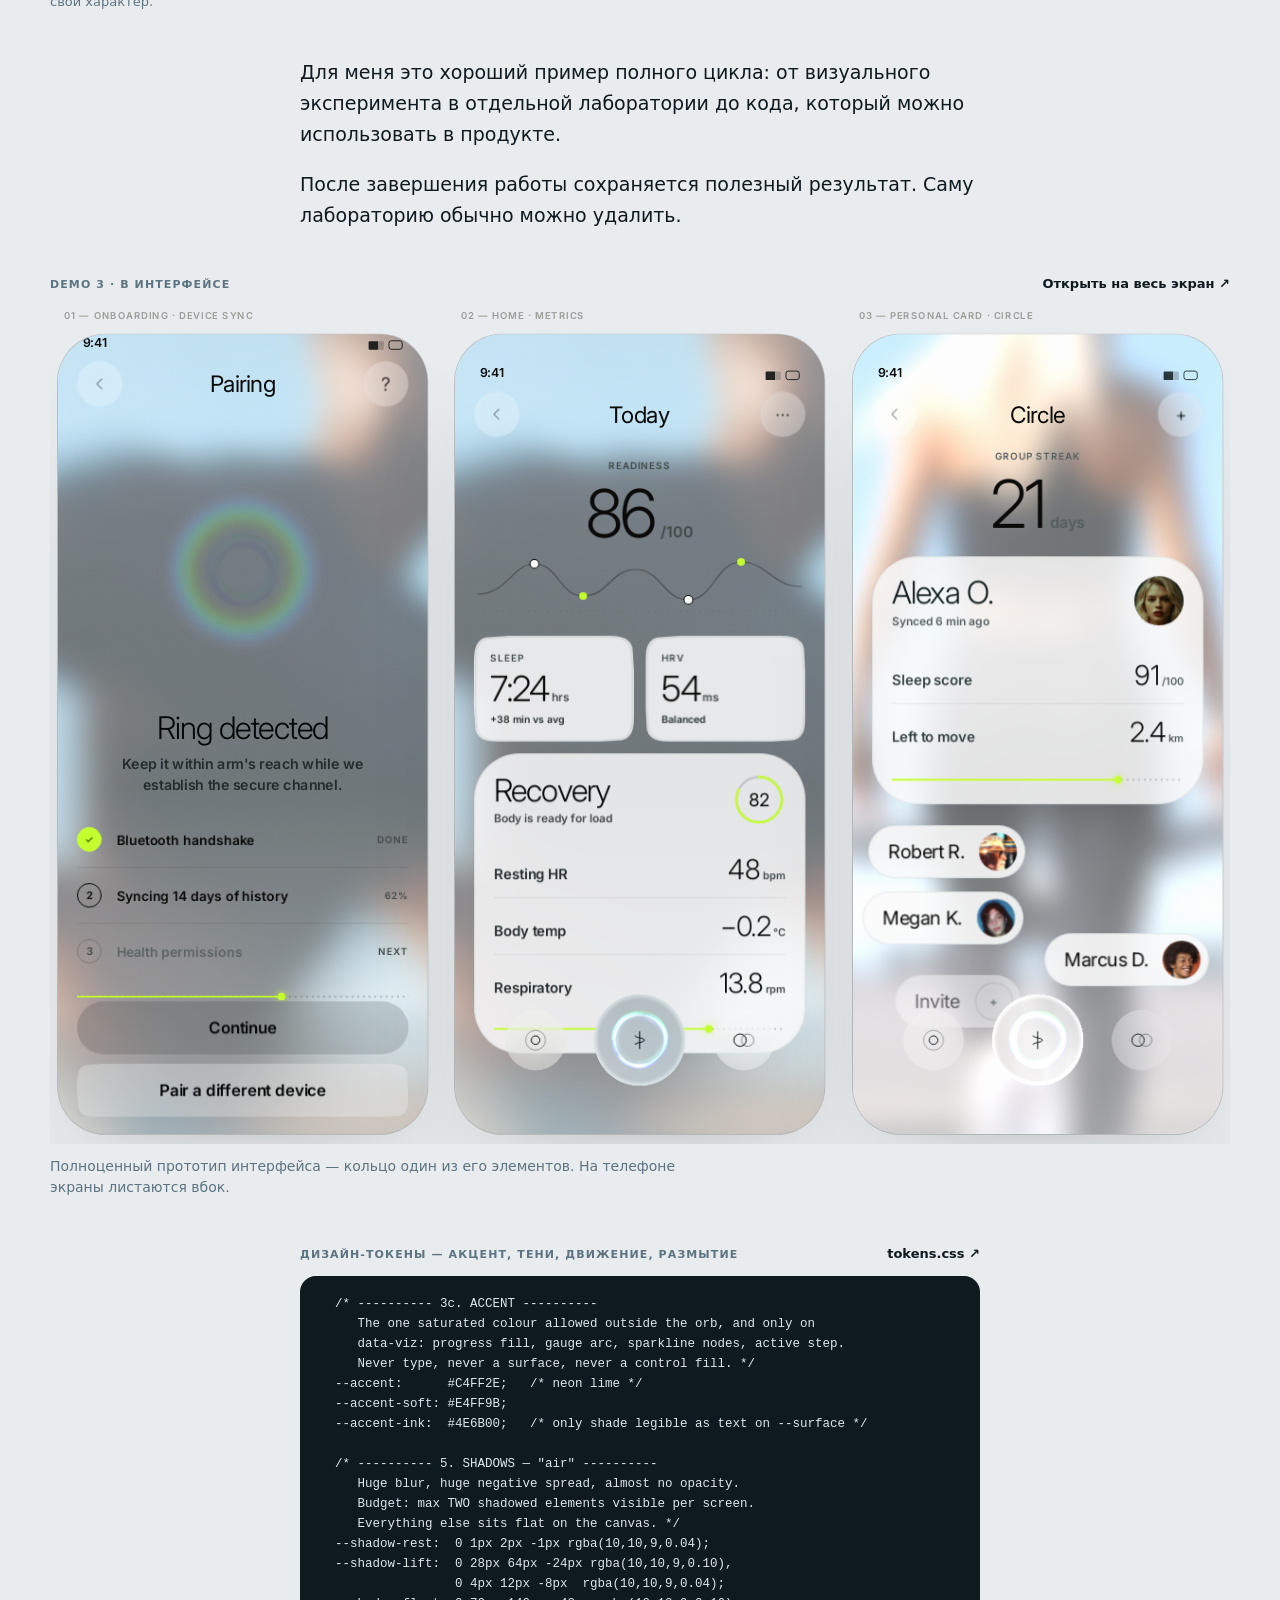
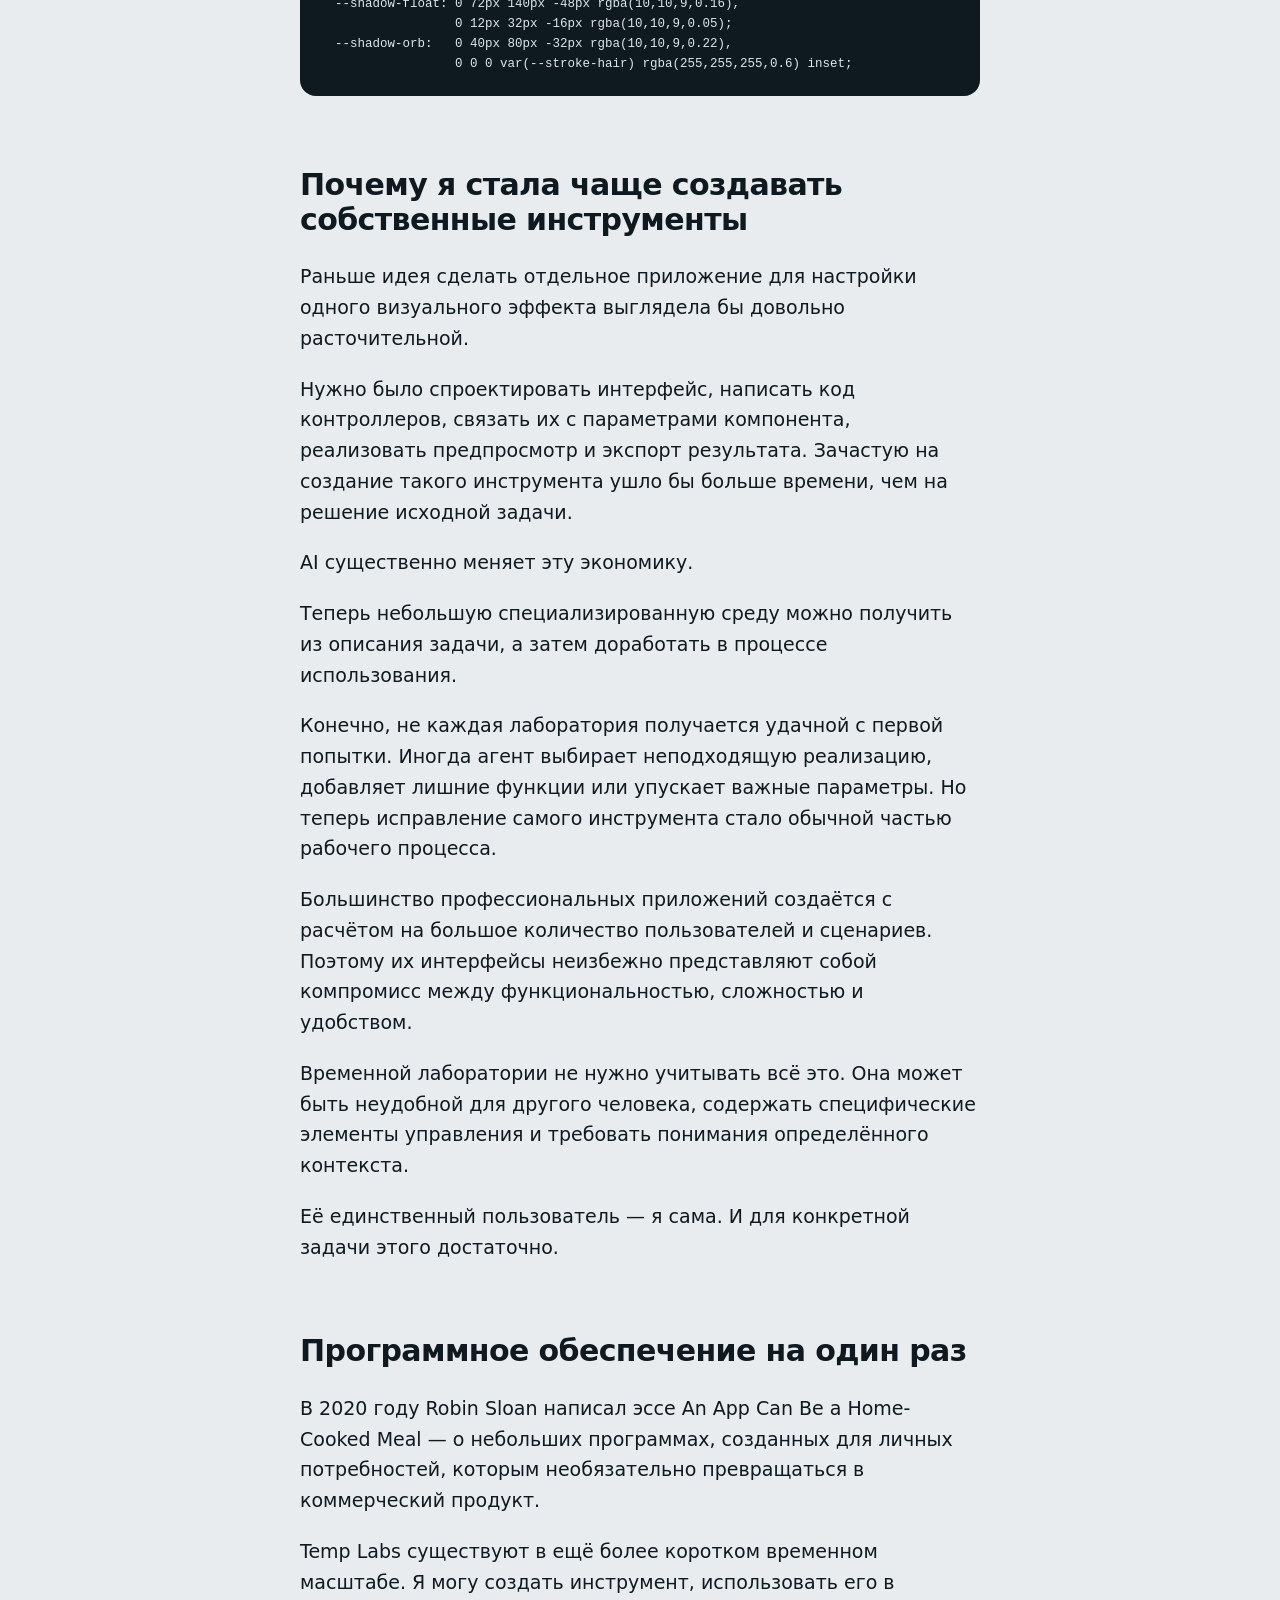
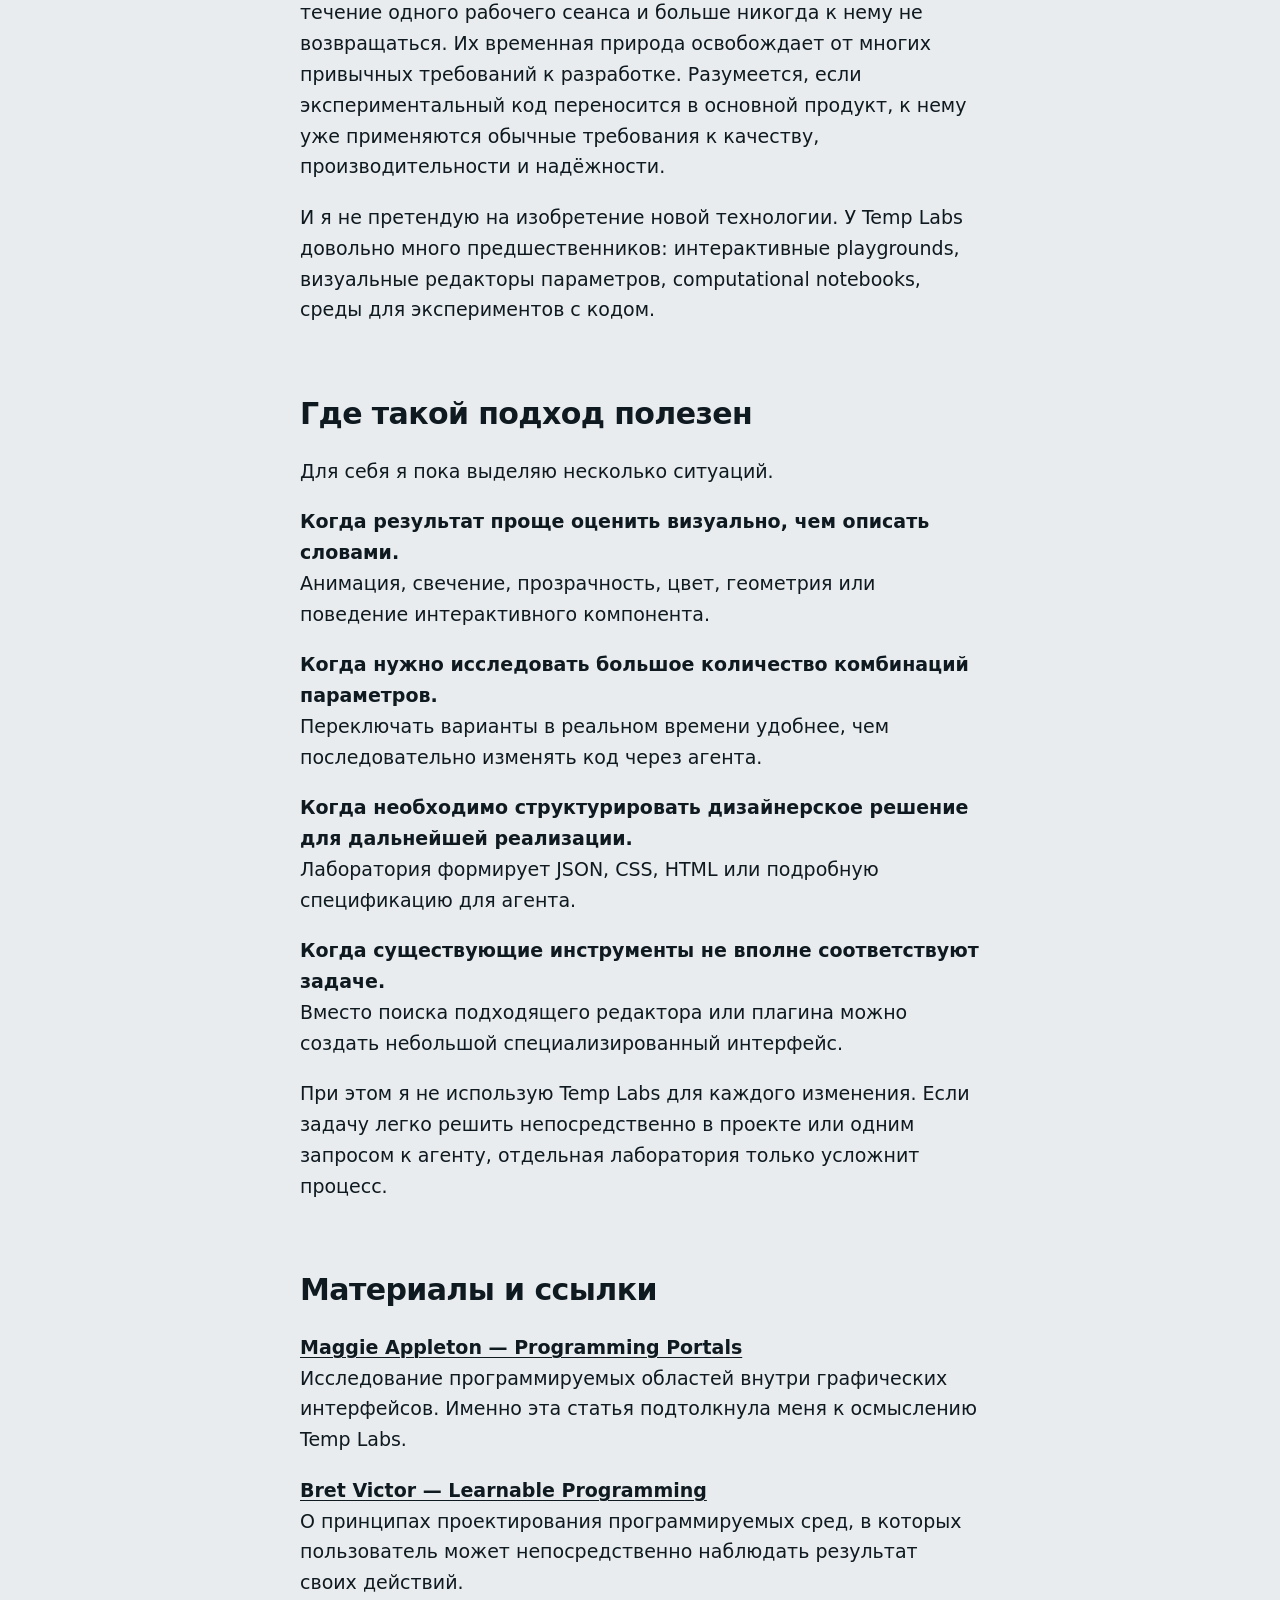
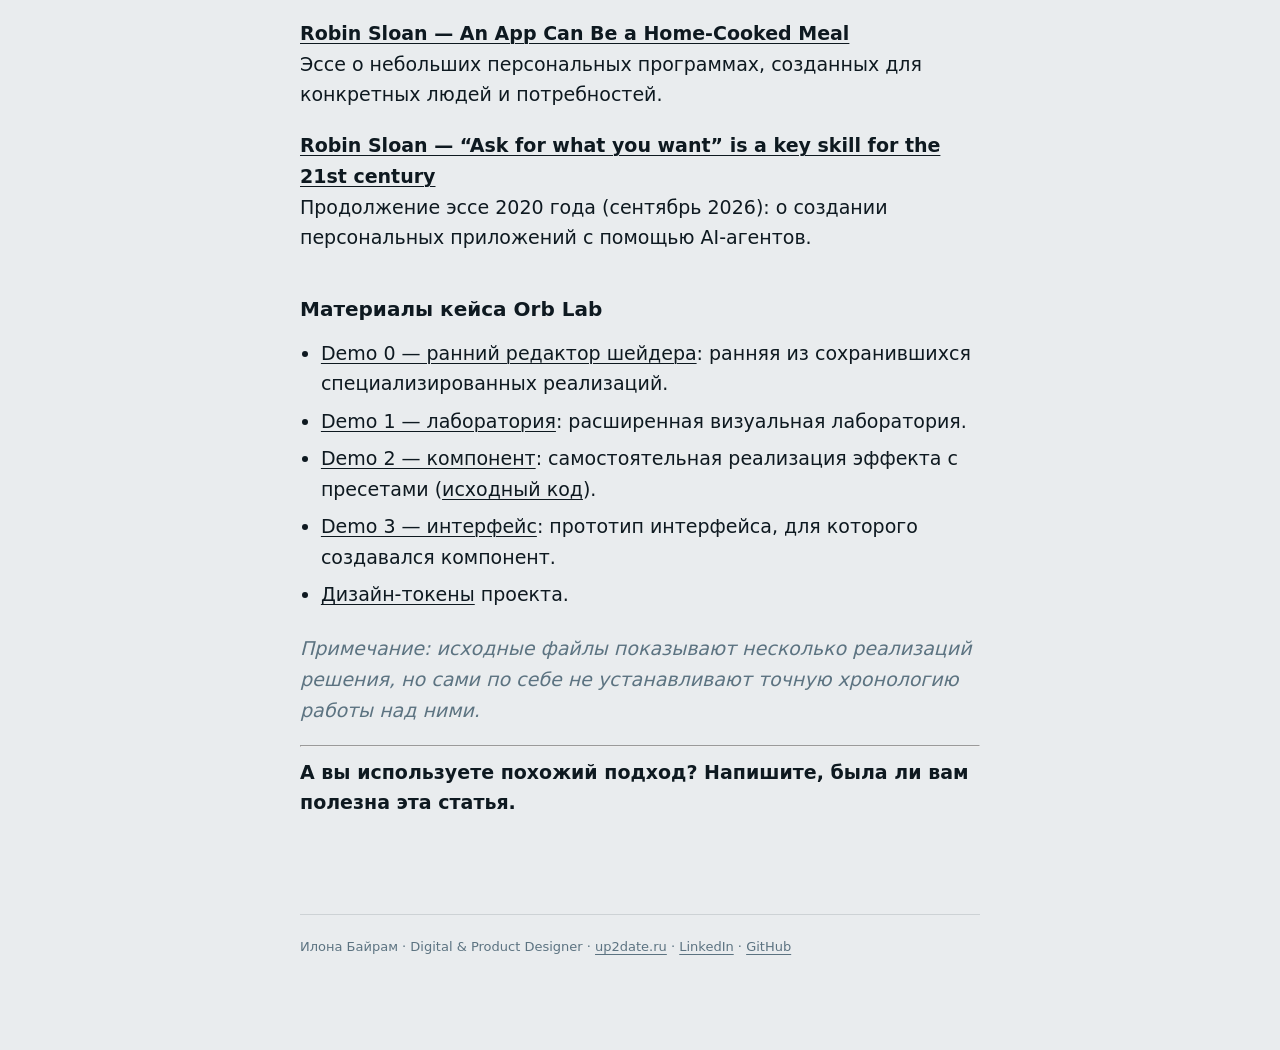
==== commit 8bae742d: "Safari squircle fix, tap-to-try shields on touch" ====
--- a/ru/index.html
+++ b/ru/index.html
@@ -18,10 +18,10 @@
     <link rel="canonical" href="https://bairamilona.github.io/temp-labs/ru/" />
     <link rel="preconnect" href="https://api.fontshare.com" crossorigin />
     <link rel="stylesheet" href="https://api.fontshare.com/v2/css?f[]=switzer@300,400,600&display=swap" />
-    <script type="module" crossorigin src="../assets/ru-BIYRx1wf.js"></script>
+    <script type="module" crossorigin src="../assets/ru-B6Rohd6j.js"></script>
     <link rel="modulepreload" crossorigin href="../assets/modulepreload-polyfill-B5Qt9EMX.js">
-    <link rel="modulepreload" crossorigin href="../assets/article-BJ06ibpy.js">
-    <link rel="stylesheet" crossorigin href="../assets/article-CtspW_Gk.css">
+    <link rel="modulepreload" crossorigin href="../assets/article-DWm3EiVx.js">
+    <link rel="stylesheet" crossorigin href="../assets/article-DuF7WM4Y.css">
   </head>
   <body>
     <div id="article" data-lang="ru"></div>
--- a/assets/article-DuF7WM4Y.css
+++ b/assets/article-DuF7WM4Y.css
@@ -0,0 +1 @@
+:root{--bg: #e9ecee;--paper: #f4f6f7;--ink: #0e1920;--ink-2: #334a57;--ink-3: #5c7381;--line: rgba(14, 25, 32, .12);--accent: #4e6b00;--font: "Switzer", -apple-system, BlinkMacSystemFont, "Inter", system-ui, sans-serif;--mono: ui-monospace, SFMono-Regular, Menlo, monospace;--measure: 680px;--wide: 1180px}@media(prefers-color-scheme:dark){:root:not([data-theme=light]){--bg: #0f1417;--paper: #151c20;--ink: #e8eef1;--ink-2: #b5c4cc;--ink-3: #8399a5;--line: rgba(232, 238, 241, .14);--accent: #c4ff2e}}:root[data-theme=dark]{--bg: #0f1417;--paper: #151c20;--ink: #e8eef1;--ink-2: #b5c4cc;--ink-3: #8399a5;--line: rgba(232, 238, 241, .14);--accent: #c4ff2e}*{box-sizing:border-box}html{-webkit-text-size-adjust:100%}body{margin:0;background:var(--bg);color:var(--ink);font-family:var(--font);-webkit-font-smoothing:antialiased}a{color:inherit;text-decoration-thickness:1px;text-underline-offset:3px}a:hover{color:var(--accent)}#article{padding:0 16px 96px}.masthead{max-width:var(--measure);margin:0 auto;padding:28px 0 56px}.topbar{display:flex;justify-content:space-between;align-items:center;font-size:12px;font-weight:600;letter-spacing:.1em;text-transform:uppercase;color:var(--ink-3);margin-bottom:96px}.topbar .lang{text-decoration:none;border:1px solid var(--line);padding:7px 10px;border-radius:999px}.topbar .lang:hover{border-color:var(--ink);color:var(--ink)}.masthead h1{font-weight:300;font-size:clamp(56px,11vw,112px);line-height:.92;letter-spacing:-.045em;margin:0 0 20px}.masthead .subtitle{font-size:clamp(20px,3.2vw,26px);line-height:1.3;color:var(--ink-2);margin:0 0 28px;font-weight:300;max-width:36ch}.masthead .byline{font-size:13px;font-weight:600;letter-spacing:.06em;text-transform:uppercase;color:var(--ink-3);margin:0}.prose{max-width:var(--measure);margin:0 auto;font-size:19px;line-height:1.62;color:var(--ink)}.prose p{margin:0 0 1.05em}.prose h2{font-size:30px;font-weight:600;letter-spacing:-.02em;line-height:1.15;margin:2.4em 0 .8em;scroll-margin-top:24px}.prose h3{font-size:20px;font-weight:600;margin:2em 0 .6em}.prose blockquote{margin:1.4em 0;padding:4px 0 4px 22px;border-left:2px solid var(--ink);color:var(--ink-2);font-size:21px;font-weight:300}.prose blockquote p{margin:.3em 0}.prose code{font-family:var(--mono);font-size:.86em;background:var(--paper);border:1px solid var(--line);padding:1px 6px;border-radius:6px}.prose ul{padding-left:1.1em;margin:0 0 1.2em}.prose li{margin:.35em 0}.prose strong{font-weight:600}.prose em{color:var(--ink-3)}.embed{margin:2.2em 0 2.4em}.embed.wide{width:min(var(--wide),calc(100vw - 32px));position:relative;left:50%;transform:translate(-50%)}.embed-bar{display:flex;flex-wrap:wrap;gap:8px 16px;justify-content:space-between;align-items:baseline;margin-bottom:10px}.embed-bar .tag{font-size:11px;font-weight:600;letter-spacing:.1em;text-transform:uppercase;color:var(--ink-3)}.embed-bar .open{font-size:13px;font-weight:600;text-decoration:none}.embed iframe{display:block;width:100%;border:0;border-radius:22px;background:#1a1f22;box-shadow:0 30px 80px -40px #0e192073}.embed.lab iframe{height:720px}.embed.proto iframe{height:920px;background:transparent;border-radius:0;box-shadow:none}.embed.examples iframe{height:640px;background:#f7f7f5}.tabs{display:flex;flex-wrap:wrap;gap:6px;margin-bottom:12px}@media(max-width:760px){.tabs{flex-wrap:nowrap;overflow-x:auto;scrollbar-width:none;margin-inline:-16px;padding-inline:16px}.tabs::-webkit-scrollbar{display:none}.tabs button{flex:0 0 auto}}.tabs button{font:600 13px var(--font);color:var(--ink-2);background:transparent;border:1px solid var(--line);border-radius:999px;padding:8px 14px;cursor:pointer}.tabs button:hover{border-color:var(--ink);color:var(--ink)}.tabs button[aria-selected=true]{background:var(--ink);color:var(--bg);border-color:var(--ink)}.embed figcaption{font-size:14px;line-height:1.5;color:var(--ink-3);margin-top:12px;max-width:var(--measure)}@media(max-width:760px){.embed.lab iframe,.embed.examples iframe{height:78vh}.embed.proto iframe{height:820px}.embed.lab iframe,.embed.examples iframe{border-radius:16px}}.frame-wrap{position:relative}.shield{position:absolute;top:0;right:0;bottom:0;left:0;display:flex;align-items:flex-end;justify-content:center;padding:0 0 22px;border:0;border-radius:22px;background:transparent;cursor:pointer;-webkit-tap-highlight-color:transparent}.shield span{font:600 14px var(--font);color:#f4f6f7;background:#0e1920d6;padding:11px 18px;border-radius:999px;-webkit-backdrop-filter:blur(8px);backdrop-filter:blur(8px)}.unshield{display:none;position:absolute;top:10px;right:10px;font:600 13px var(--font);color:#f4f6f7;background:#0e1920d6;border:0;padding:8px 14px;border-radius:999px;cursor:pointer}.frame-wrap.live .shield{display:none}.frame-wrap.live .unshield{display:block}.compare .pair{display:grid;grid-template-columns:1fr 1fr;gap:12px}@media(max-width:640px){.compare .pair{grid-template-columns:1fr}}.compare .stage{border-radius:22px;min-height:340px;display:grid;place-items:center;align-content:center;gap:28px;padding:32px 20px;background:radial-gradient(120% 90% at 20% 15%,#eef2f4,#eef2f400 60%),radial-gradient(100% 80% at 80% 85%,#c3ccd4,#c3ccd400 55%),linear-gradient(180deg,#dde3e8,#c9d2d9)}.compare .stage p{margin:0;font-size:14px;color:#334a57;text-align:center;max-width:30ch}.compare .orb-host{width:168px;height:168px;position:relative;display:block;border:0;padding:0;background:none;border-radius:50%;-moz-appearance:none;appearance:none;-webkit-appearance:none;-webkit-tap-highlight-color:transparent;touch-action:pan-y}.compare .orb-el{width:132px;height:132px;border:0;padding:0;background:none;border-radius:50%;cursor:pointer;touch-action:none}.compare .orb-el:focus-visible{outline:2px solid #0e1920;outline-offset:6px}.compare .knobs{display:grid;grid-template-columns:1fr 1fr;gap:10px 24px;margin-top:18px;max-width:var(--measure)}.compare .knobs label{display:grid;grid-template-columns:1fr auto;gap:6px;font-size:13px;color:var(--ink-2)}.compare .knobs input{grid-column:1 / -1;width:100%;accent-color:var(--ink)}.compare .knobs output{font-family:var(--mono);font-size:12px}.compare .knobs small{grid-column:1 / -1;color:var(--ink-3);font-size:13px}@media(max-width:640px){.compare .knobs{grid-template-columns:1fr}}.usage{margin-top:16px;max-width:var(--measure)}.usage summary{cursor:pointer;font-size:14px;font-weight:600}.warn{color:var(--ink-3);font-size:14px}pre{margin:12px 0 0;background:#0e1920;color:#dfe7eb;border-radius:16px;padding:18px 20px;overflow:auto;font:12.5px/1.6 var(--mono);max-height:420px}pre code{background:none!important;border:0!important;padding:0!important;color:inherit;font-size:inherit!important}.tokens{margin-top:1.4em}.foot{max-width:var(--measure);margin:96px auto 0;padding-top:24px;border-top:1px solid var(--line);font-size:13px;color:var(--ink-3)}
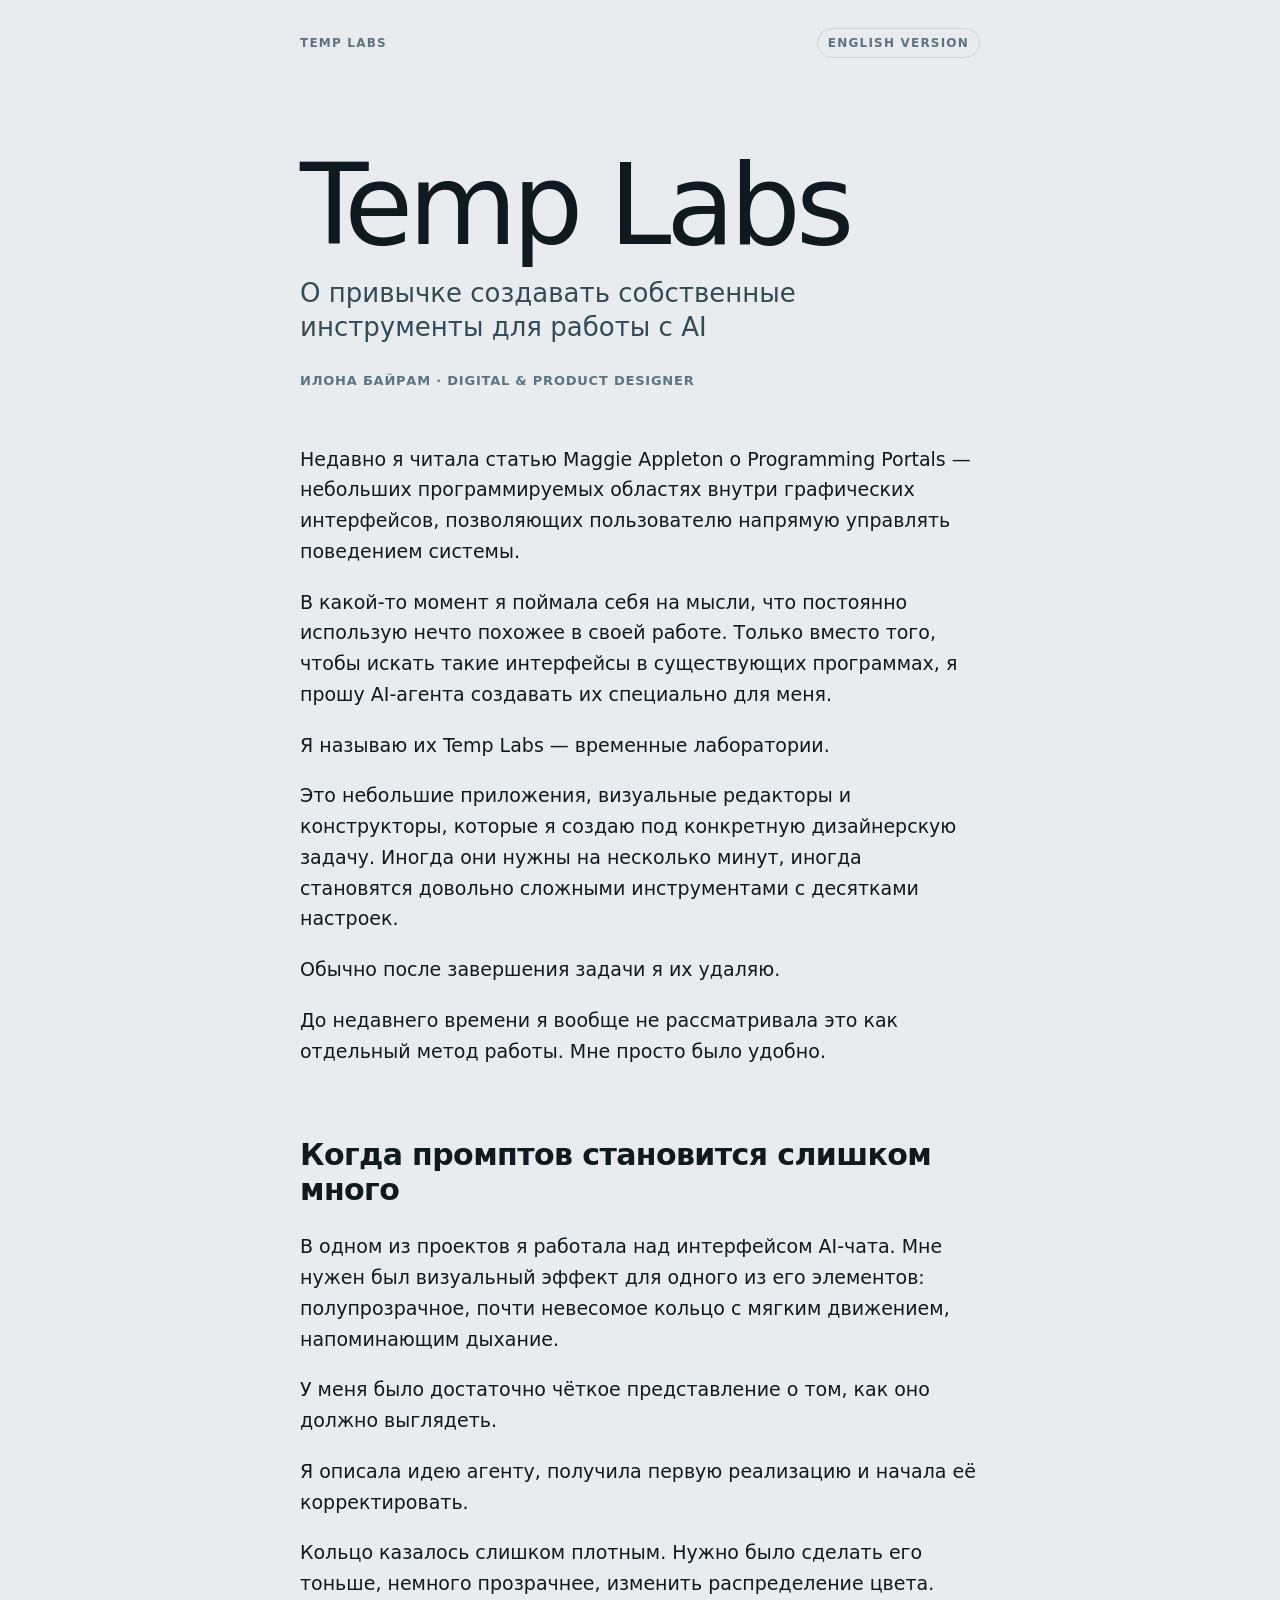
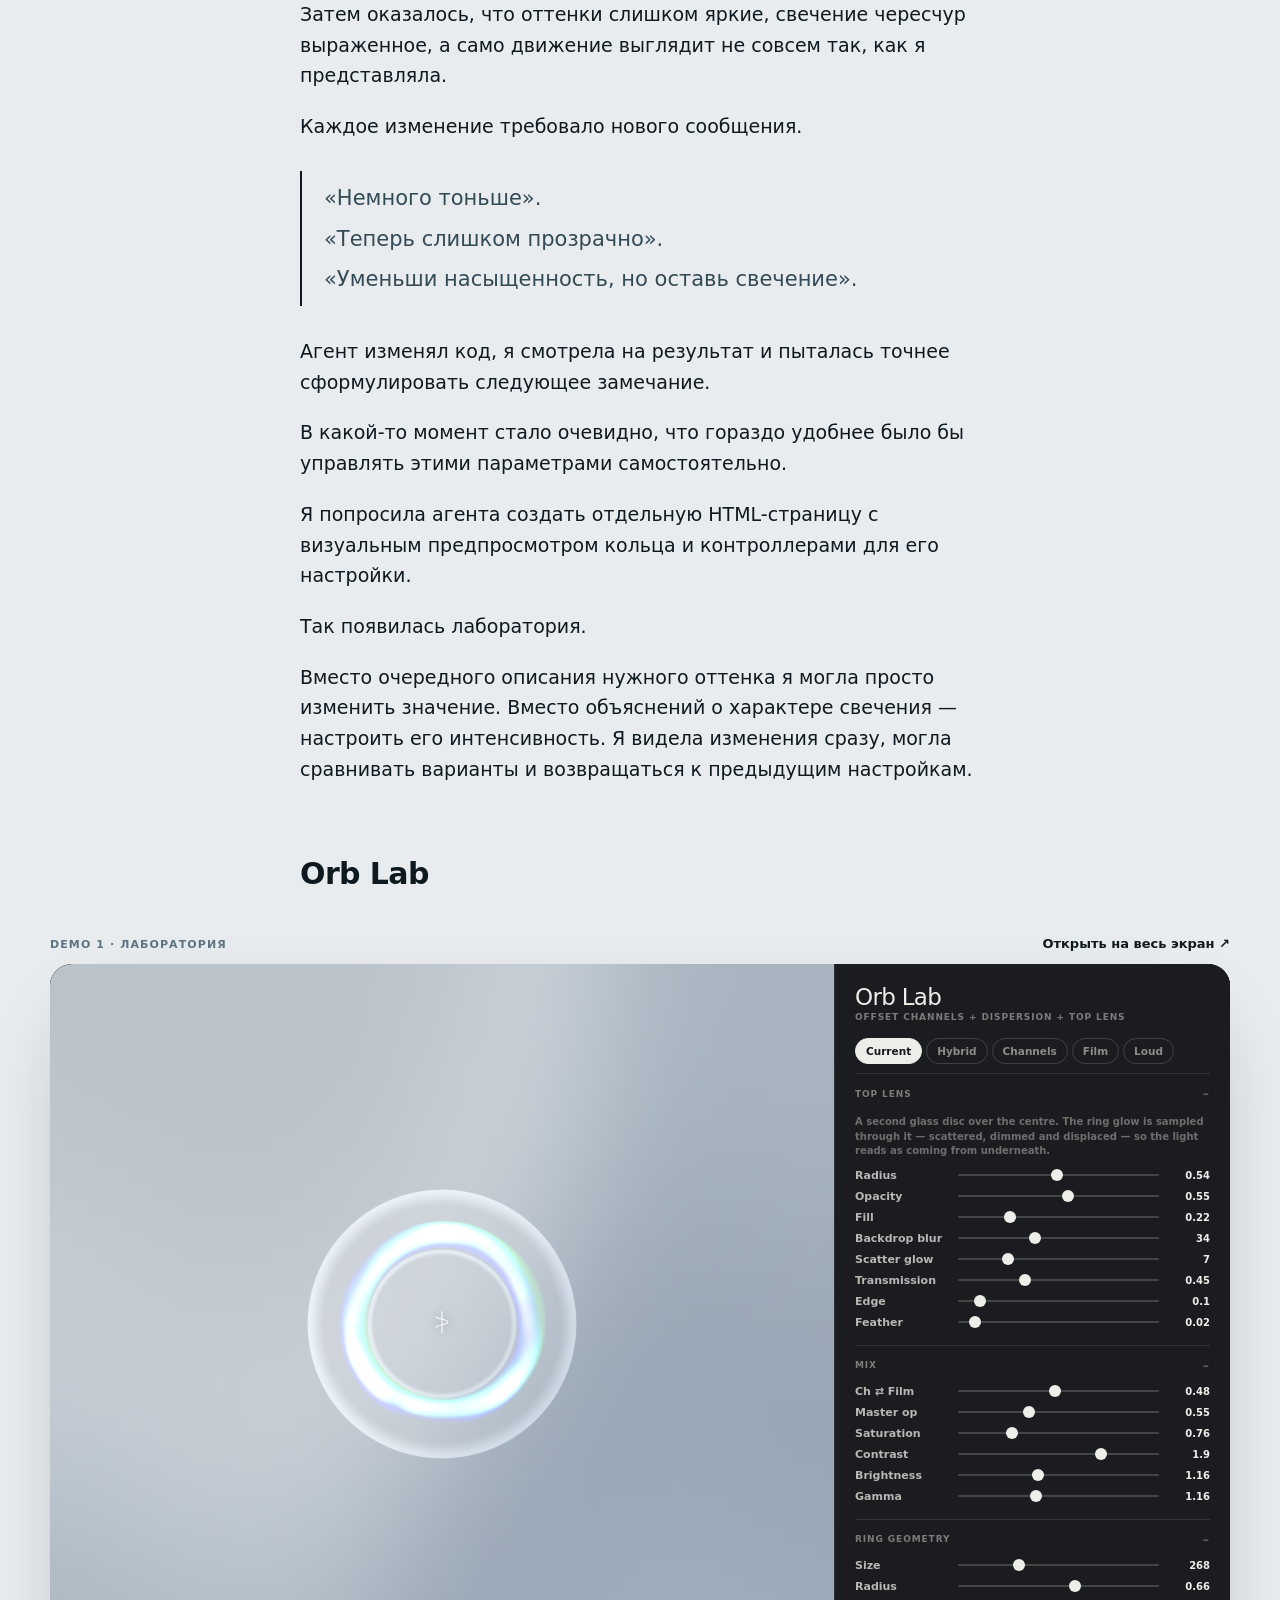
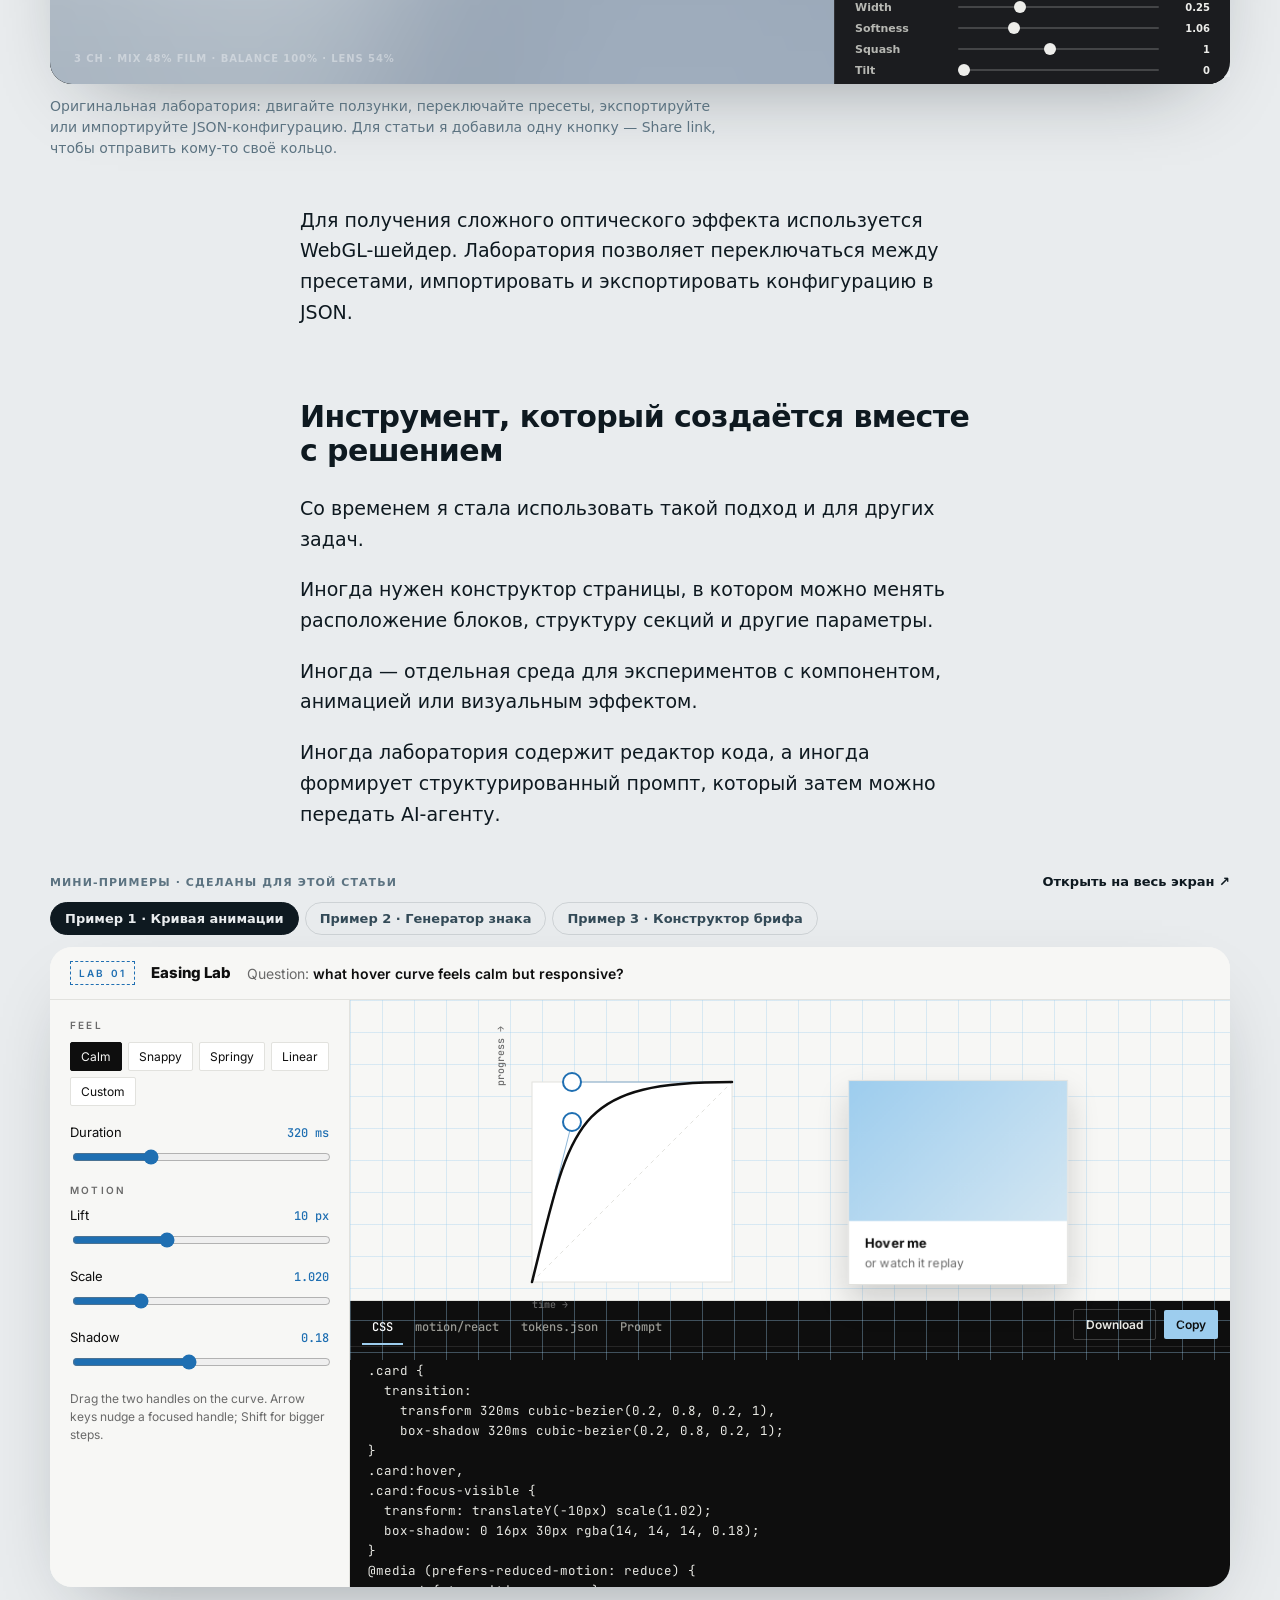
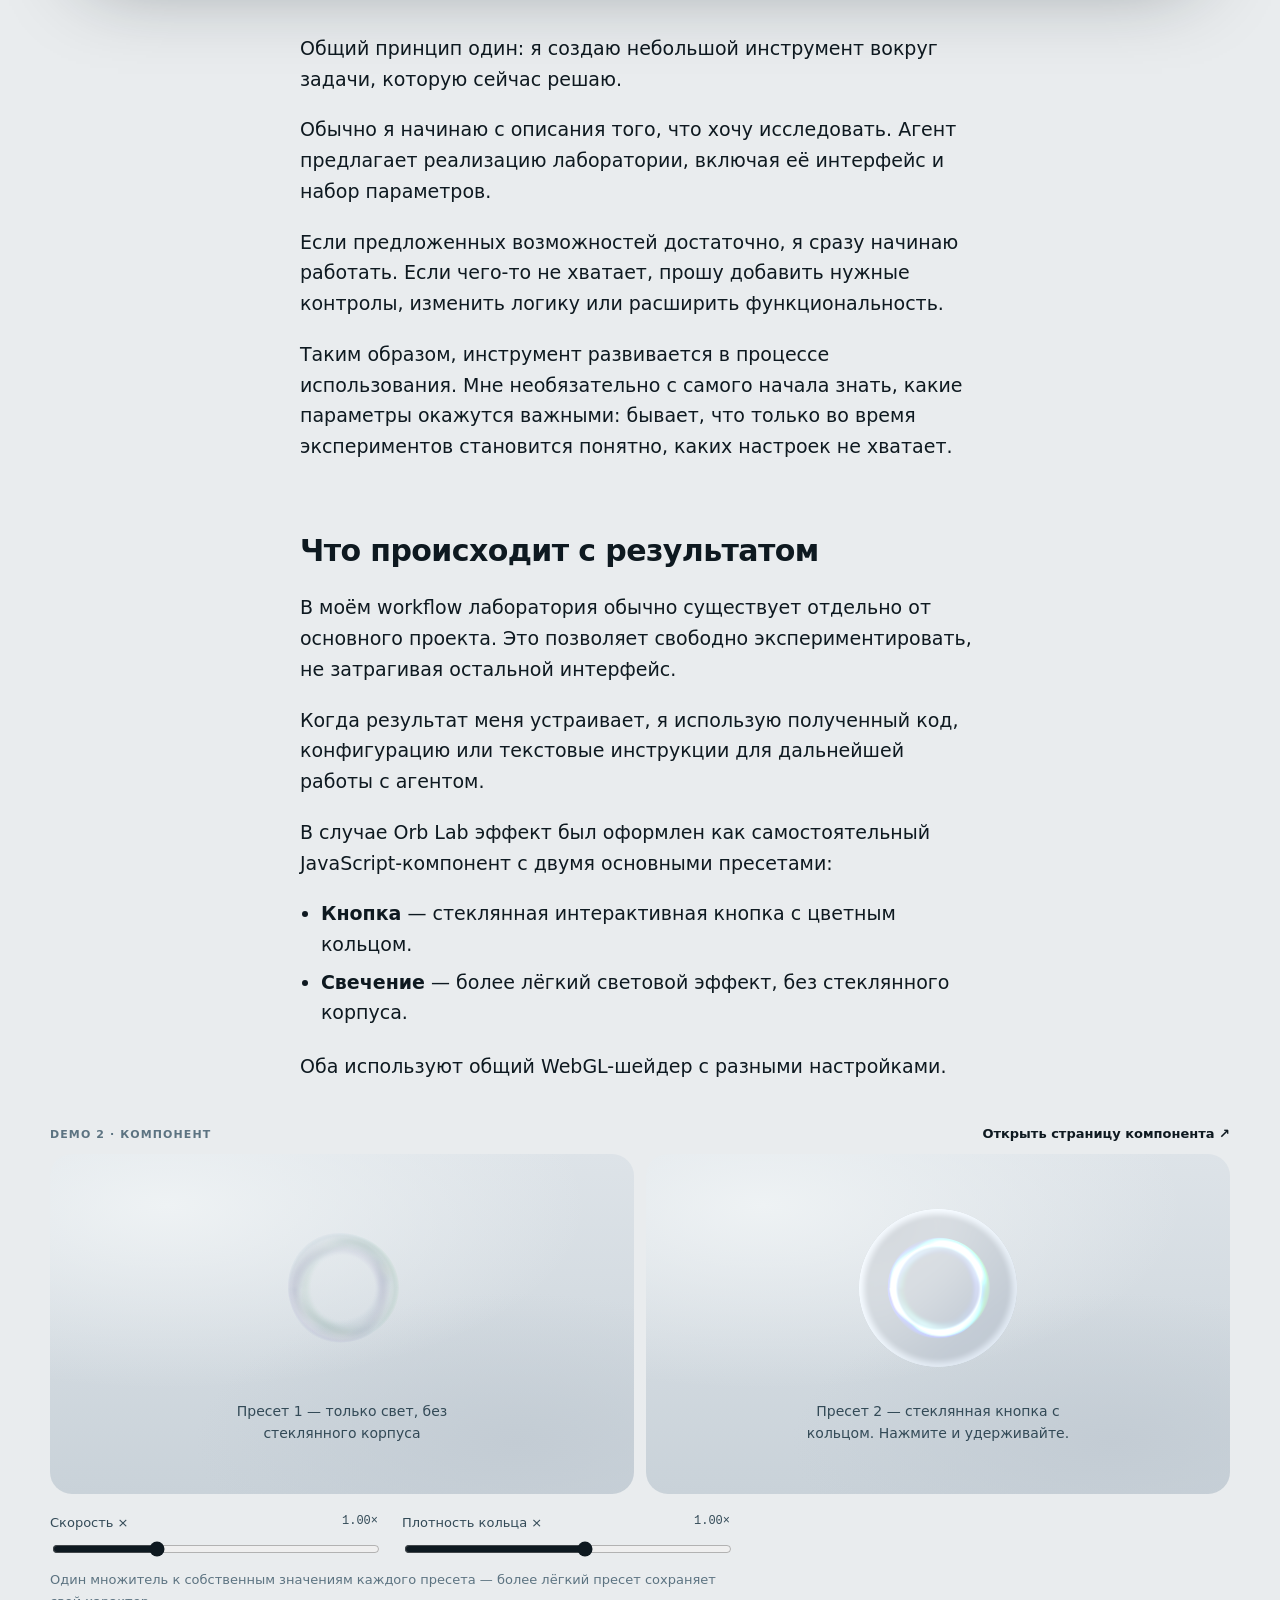
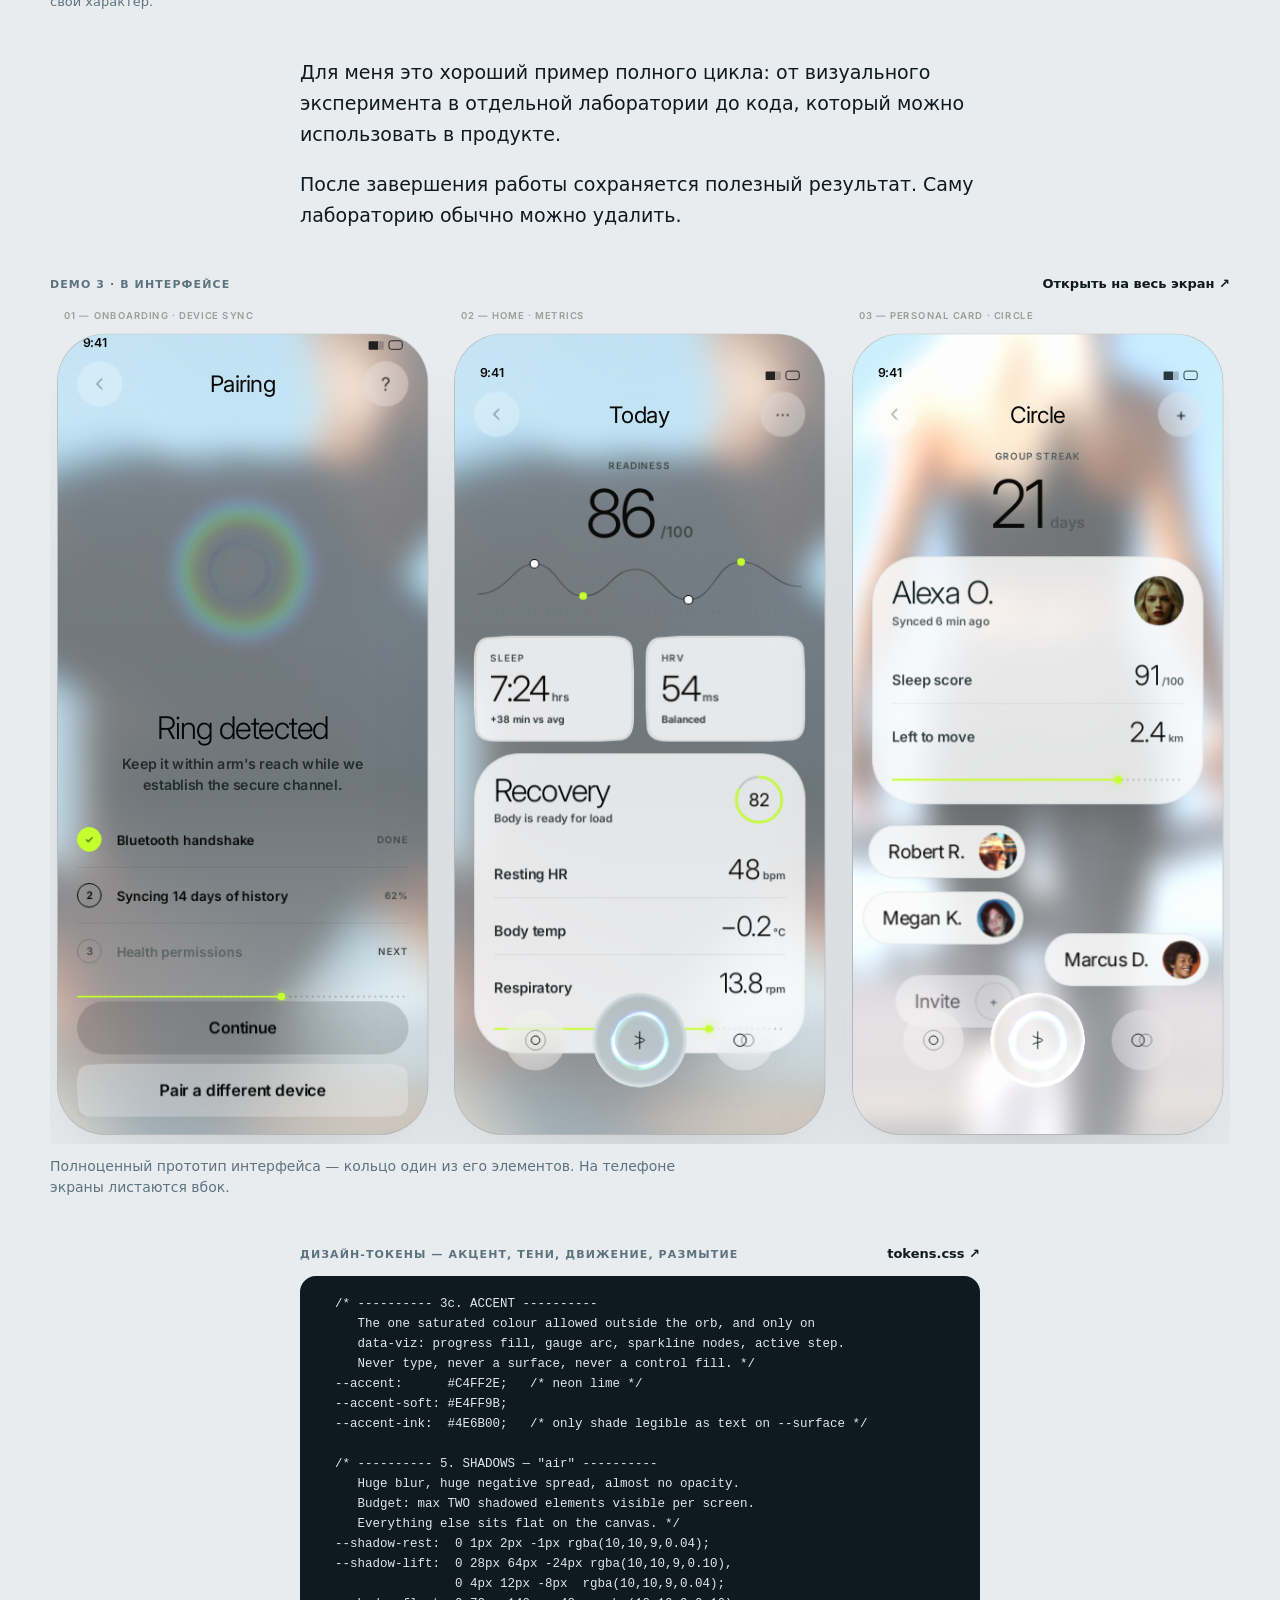
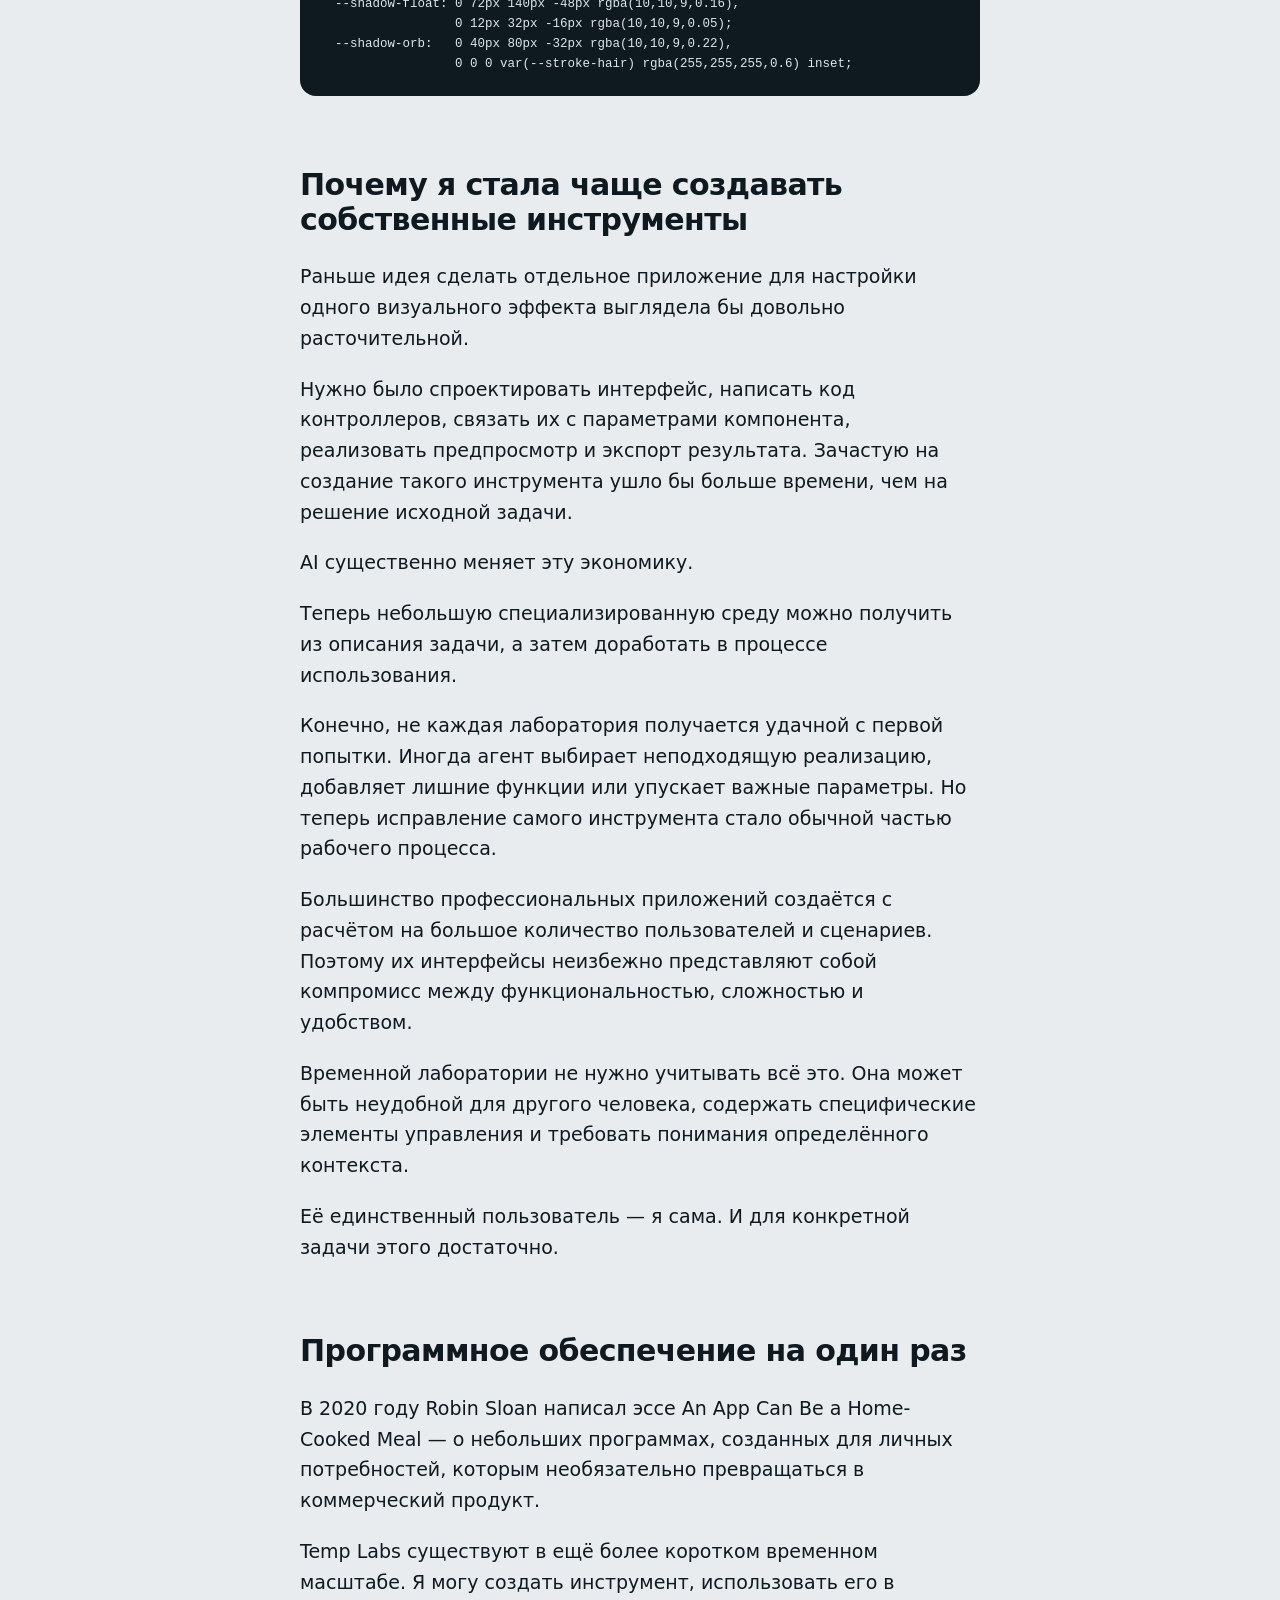
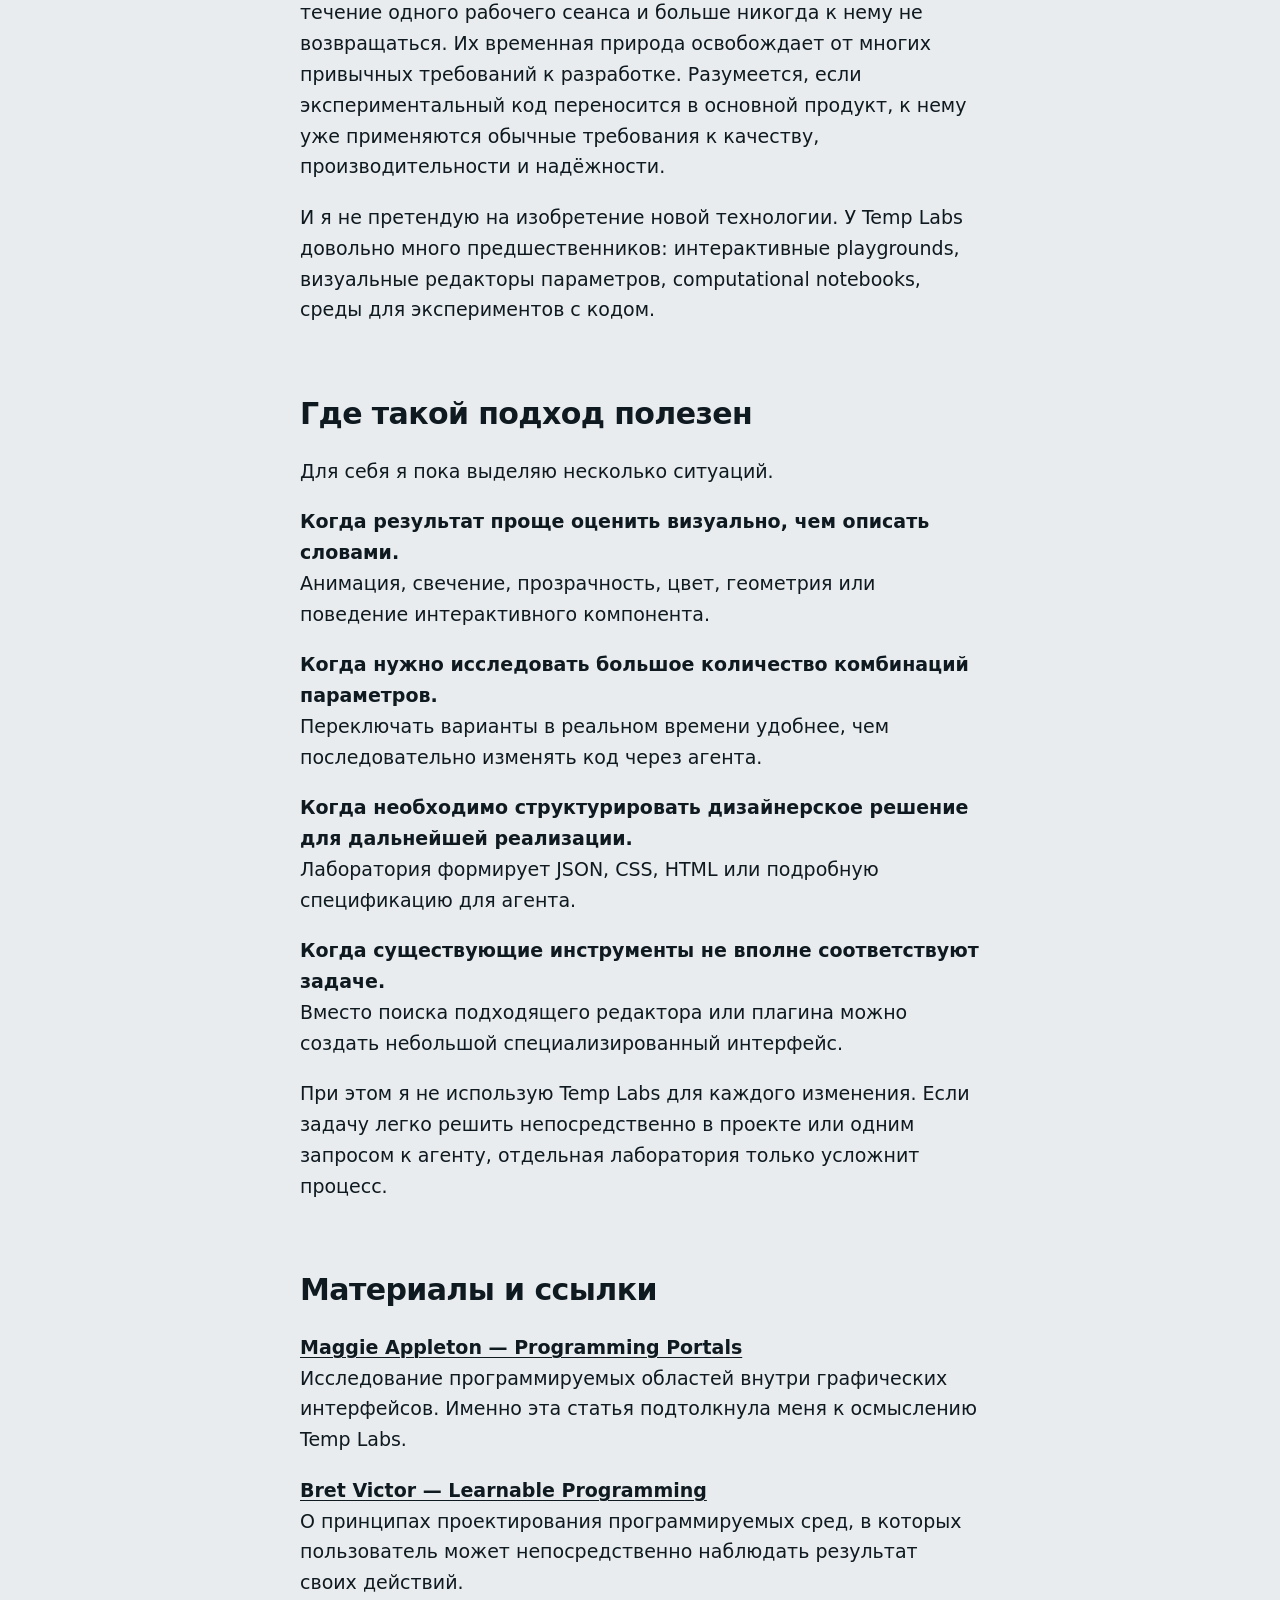
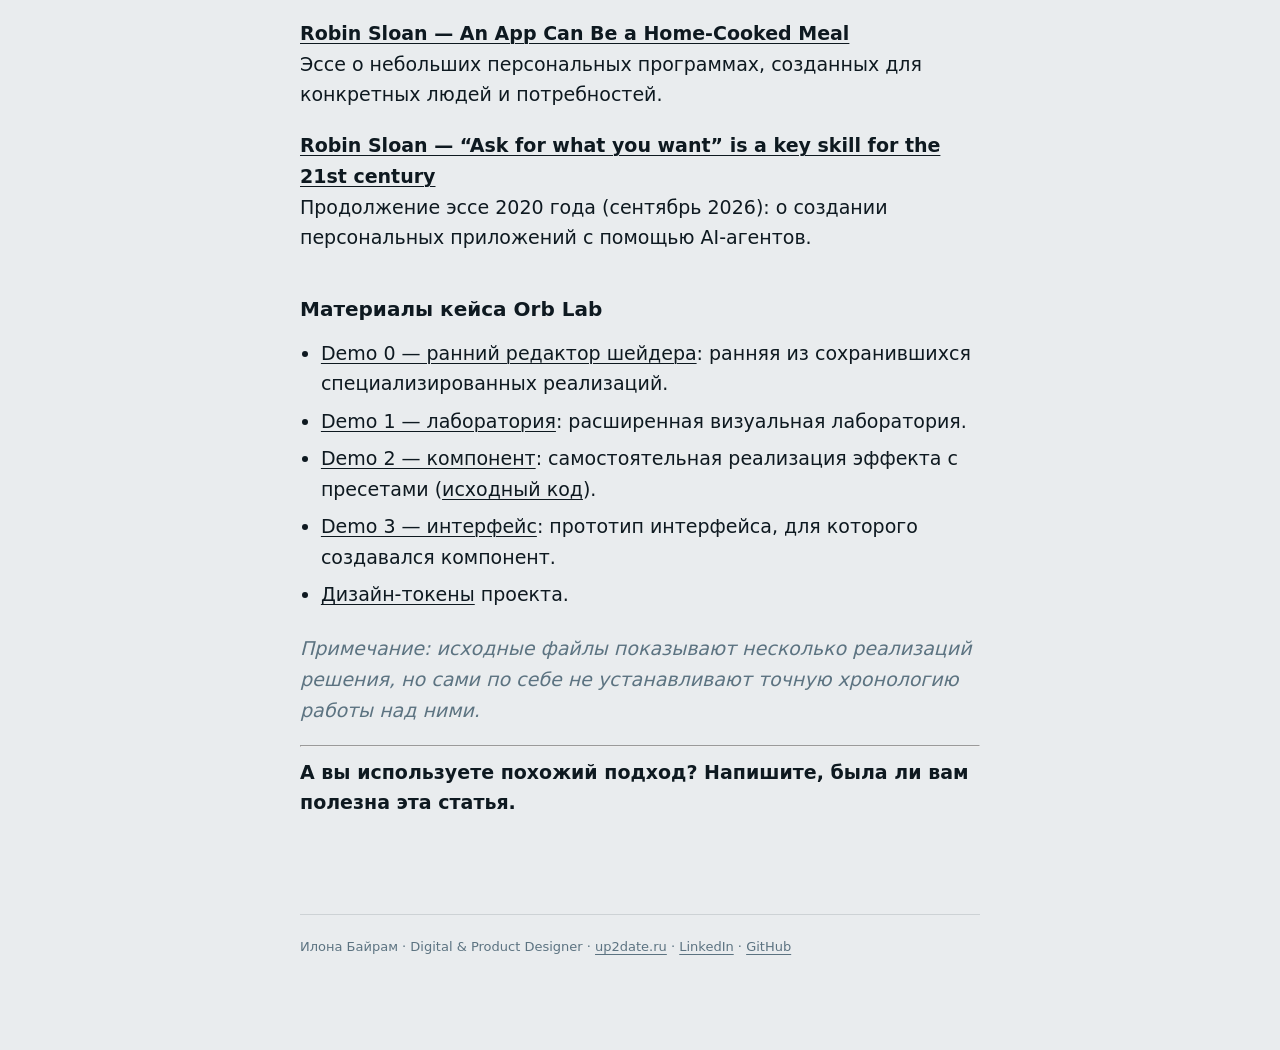
==== commit 77b8bda1: "Phones: demos open in a full-screen sheet; prototype gets page arrows" ====
--- a/ru/index.html
+++ b/ru/index.html
@@ -18,10 +18,10 @@
     <link rel="canonical" href="https://bairamilona.github.io/temp-labs/ru/" />
     <link rel="preconnect" href="https://api.fontshare.com" crossorigin />
     <link rel="stylesheet" href="https://api.fontshare.com/v2/css?f[]=switzer@300,400,600&display=swap" />
-    <script type="module" crossorigin src="../assets/ru-B6Rohd6j.js"></script>
+    <script type="module" crossorigin src="../assets/ru-B_A6klXX.js"></script>
     <link rel="modulepreload" crossorigin href="../assets/modulepreload-polyfill-B5Qt9EMX.js">
-    <link rel="modulepreload" crossorigin href="../assets/article-DWm3EiVx.js">
-    <link rel="stylesheet" crossorigin href="../assets/article-DuF7WM4Y.css">
+    <link rel="modulepreload" crossorigin href="../assets/article-GZ3ycph3.js">
+    <link rel="stylesheet" crossorigin href="../assets/article-BKf69cr3.css">
   </head>
   <body>
     <div id="article" data-lang="ru"></div>
--- a/assets/article-BKf69cr3.css
+++ b/assets/article-BKf69cr3.css
@@ -0,0 +1 @@
+:root{--bg: #e9ecee;--paper: #f4f6f7;--ink: #0e1920;--ink-2: #334a57;--ink-3: #5c7381;--line: rgba(14, 25, 32, .12);--accent: #4e6b00;--font: "Switzer", -apple-system, BlinkMacSystemFont, "Inter", system-ui, sans-serif;--mono: ui-monospace, SFMono-Regular, Menlo, monospace;--measure: 680px;--wide: 1180px}@media(prefers-color-scheme:dark){:root:not([data-theme=light]){--bg: #0f1417;--paper: #151c20;--ink: #e8eef1;--ink-2: #b5c4cc;--ink-3: #8399a5;--line: rgba(232, 238, 241, .14);--accent: #c4ff2e}}:root[data-theme=dark]{--bg: #0f1417;--paper: #151c20;--ink: #e8eef1;--ink-2: #b5c4cc;--ink-3: #8399a5;--line: rgba(232, 238, 241, .14);--accent: #c4ff2e}*{box-sizing:border-box}html{-webkit-text-size-adjust:100%}body{margin:0;background:var(--bg);color:var(--ink);font-family:var(--font);-webkit-font-smoothing:antialiased}a{color:inherit;text-decoration-thickness:1px;text-underline-offset:3px}a:hover{color:var(--accent)}#article{padding:0 16px 96px}.masthead{max-width:var(--measure);margin:0 auto;padding:28px 0 56px}.topbar{display:flex;justify-content:space-between;align-items:center;font-size:12px;font-weight:600;letter-spacing:.1em;text-transform:uppercase;color:var(--ink-3);margin-bottom:96px}.topbar .lang{text-decoration:none;border:1px solid var(--line);padding:7px 10px;border-radius:999px}.topbar .lang:hover{border-color:var(--ink);color:var(--ink)}.masthead h1{font-weight:300;font-size:clamp(56px,11vw,112px);line-height:.92;letter-spacing:-.045em;margin:0 0 20px}.masthead .subtitle{font-size:clamp(20px,3.2vw,26px);line-height:1.3;color:var(--ink-2);margin:0 0 28px;font-weight:300;max-width:36ch}.masthead .byline{font-size:13px;font-weight:600;letter-spacing:.06em;text-transform:uppercase;color:var(--ink-3);margin:0}.prose{max-width:var(--measure);margin:0 auto;font-size:19px;line-height:1.62;color:var(--ink)}.prose p{margin:0 0 1.05em}.prose h2{font-size:30px;font-weight:600;letter-spacing:-.02em;line-height:1.15;margin:2.4em 0 .8em;scroll-margin-top:24px}.prose h3{font-size:20px;font-weight:600;margin:2em 0 .6em}.prose blockquote{margin:1.4em 0;padding:4px 0 4px 22px;border-left:2px solid var(--ink);color:var(--ink-2);font-size:21px;font-weight:300}.prose blockquote p{margin:.3em 0}.prose code{font-family:var(--mono);font-size:.86em;background:var(--paper);border:1px solid var(--line);padding:1px 6px;border-radius:6px}.prose ul{padding-left:1.1em;margin:0 0 1.2em}.prose li{margin:.35em 0}.prose strong{font-weight:600}.prose em{color:var(--ink-3)}.embed{margin:2.2em 0 2.4em}.embed.wide{width:min(var(--wide),calc(100vw - 32px));position:relative;left:50%;margin-left:calc(min(var(--wide),calc(100vw - 32px))/-2);margin-right:0}.embed-bar{display:flex;flex-wrap:wrap;gap:8px 16px;justify-content:space-between;align-items:baseline;margin-bottom:10px}.embed-bar .tag{font-size:11px;font-weight:600;letter-spacing:.1em;text-transform:uppercase;color:var(--ink-3)}.embed-bar .open{font-size:13px;font-weight:600;text-decoration:none}.embed iframe{display:block;width:100%;border:0;border-radius:22px;background:#1a1f22;box-shadow:0 30px 80px -40px #0e192073}.embed.lab iframe{height:720px}.embed.proto iframe{height:920px;background:transparent;border-radius:0;box-shadow:none}.embed.examples iframe{height:640px;background:#f7f7f5}.tabs{display:flex;flex-wrap:wrap;gap:6px;margin-bottom:12px}@media(max-width:760px){.tabs{flex-wrap:nowrap;overflow-x:auto;scrollbar-width:none;margin-inline:-16px;padding-inline:16px}.tabs::-webkit-scrollbar{display:none}.tabs button{flex:0 0 auto}}.tabs button{font:600 13px var(--font);color:var(--ink-2);background:transparent;border:1px solid var(--line);border-radius:999px;padding:8px 14px;cursor:pointer}.tabs button:hover{border-color:var(--ink);color:var(--ink)}.tabs button[aria-selected=true]{background:var(--ink);color:var(--bg);border-color:var(--ink)}.embed figcaption{font-size:14px;line-height:1.5;color:var(--ink-3);margin-top:12px;max-width:var(--measure)}@media(max-width:760px){.embed.lab iframe,.embed.examples iframe{height:78vh}.embed.proto iframe{height:820px}.embed.lab iframe,.embed.examples iframe{border-radius:16px}}.frame-wrap{position:relative}.frame-wrap iframe{pointer-events:none}.shield{position:absolute;top:0;right:0;bottom:0;left:0;display:flex;align-items:flex-end;justify-content:center;padding:0 0 22px;border:0;border-radius:22px;background:transparent;cursor:pointer;-webkit-tap-highlight-color:transparent}.shield span{font:600 14px var(--font);color:#f4f6f7;background:#0e1920d6;padding:11px 18px;border-radius:999px;-webkit-backdrop-filter:blur(8px);backdrop-filter:blur(8px)}.sheet-bar{display:none}.frame-wrap.sheet{position:fixed;top:0;right:0;bottom:0;left:0;z-index:1000;background:var(--bg);display:flex;flex-direction:column}.frame-wrap.sheet .sheet-bar{display:flex;justify-content:space-between;align-items:center;gap:12px;flex:0 0 auto;padding:calc(10px + env(safe-area-inset-top,0px)) 16px 10px;border-bottom:1px solid var(--line);font-size:12px;font-weight:600;letter-spacing:.1em;text-transform:uppercase;color:var(--ink-3)}.frame-wrap.sheet .sheet-bar button{font:600 14px var(--font);letter-spacing:0;text-transform:none;color:var(--bg);background:var(--ink);border:0;border-radius:999px;padding:9px 16px;cursor:pointer}.frame-wrap.sheet iframe{flex:1 1 auto;min-height:0;height:auto!important;border-radius:0;box-shadow:none;pointer-events:auto}.frame-wrap.sheet .shield{display:none}html.sheet-open,html.sheet-open body{overflow:hidden}.pager{display:flex;align-items:center;justify-content:center;gap:18px;margin-top:10px;font:600 13px var(--font);color:var(--ink-2);font-variant-numeric:tabular-nums}.pager button{width:44px;height:44px;border-radius:50%;border:1px solid var(--line);background:transparent;color:var(--ink);font:400 18px var(--font);cursor:pointer}.pager button:disabled{opacity:.3}.compare .pair{display:grid;grid-template-columns:1fr 1fr;gap:12px}@media(max-width:640px){.compare .pair{grid-template-columns:1fr}}.compare .stage{border-radius:22px;min-height:340px;display:grid;place-items:center;align-content:center;gap:28px;padding:32px 20px;background:radial-gradient(120% 90% at 20% 15%,#eef2f4,#eef2f400 60%),radial-gradient(100% 80% at 80% 85%,#c3ccd4,#c3ccd400 55%),linear-gradient(180deg,#dde3e8,#c9d2d9)}.compare .stage p{margin:0;font-size:14px;color:#334a57;text-align:center;max-width:30ch}.compare .orb-host{width:168px;height:168px;position:relative;display:block;border:0;padding:0;background:none;border-radius:50%;-moz-appearance:none;appearance:none;-webkit-appearance:none;-webkit-tap-highlight-color:transparent;touch-action:pan-y}.compare .orb-el{width:132px;height:132px;border:0;padding:0;background:none;border-radius:50%;cursor:pointer;touch-action:none}.compare .orb-el:focus-visible{outline:2px solid #0e1920;outline-offset:6px}.compare .knobs{display:grid;grid-template-columns:1fr 1fr;gap:10px 24px;margin-top:18px;max-width:var(--measure)}.compare .knobs label{display:grid;grid-template-columns:1fr auto;gap:6px;font-size:13px;color:var(--ink-2)}.compare .knobs input{grid-column:1 / -1;width:100%;accent-color:var(--ink)}.compare .knobs output{font-family:var(--mono);font-size:12px}.compare .knobs small{grid-column:1 / -1;color:var(--ink-3);font-size:13px}@media(max-width:640px){.compare .knobs{grid-template-columns:1fr}}.usage{margin-top:16px;max-width:var(--measure)}.usage summary{cursor:pointer;font-size:14px;font-weight:600}.warn{color:var(--ink-3);font-size:14px}pre{margin:12px 0 0;background:#0e1920;color:#dfe7eb;border-radius:16px;padding:18px 20px;overflow:auto;font:12.5px/1.6 var(--mono);max-height:420px}pre code{background:none!important;border:0!important;padding:0!important;color:inherit;font-size:inherit!important}.tokens{margin-top:1.4em}.foot{max-width:var(--measure);margin:96px auto 0;padding-top:24px;border-top:1px solid var(--line);font-size:13px;color:var(--ink-3)}
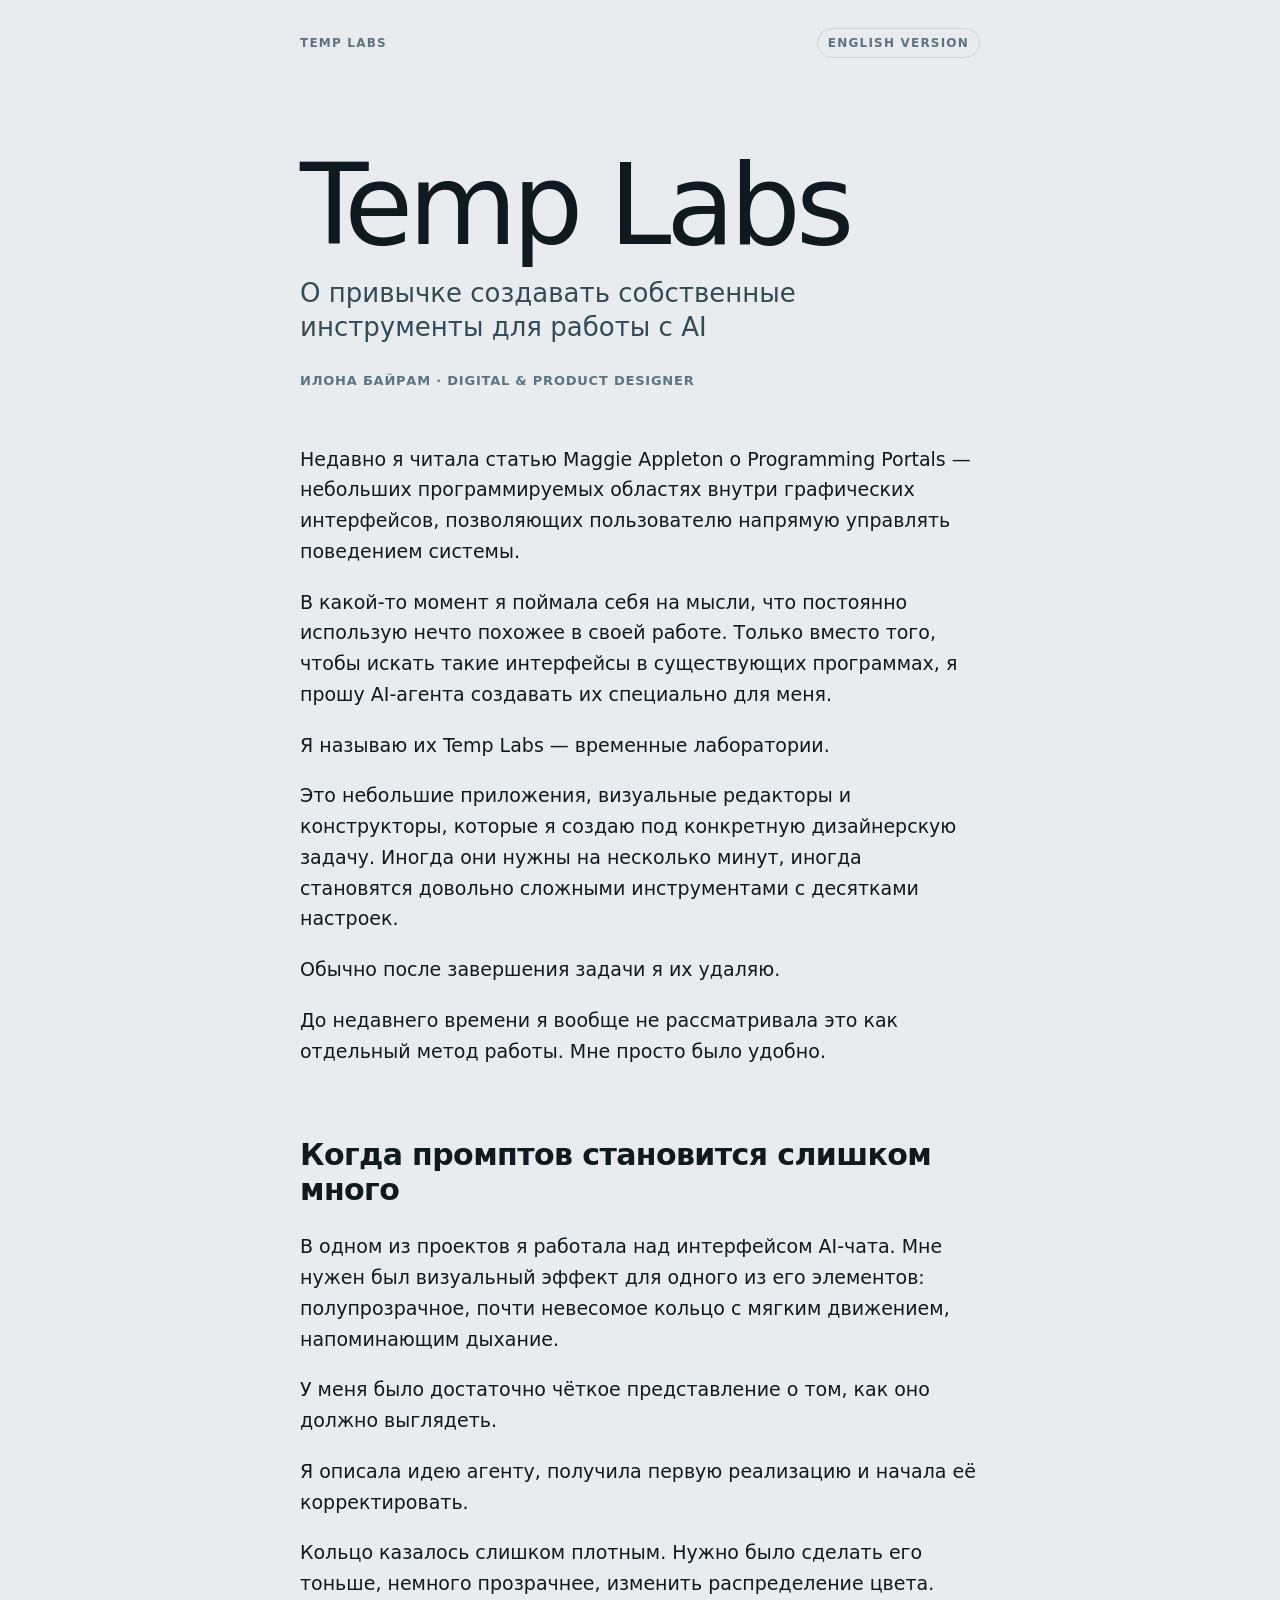
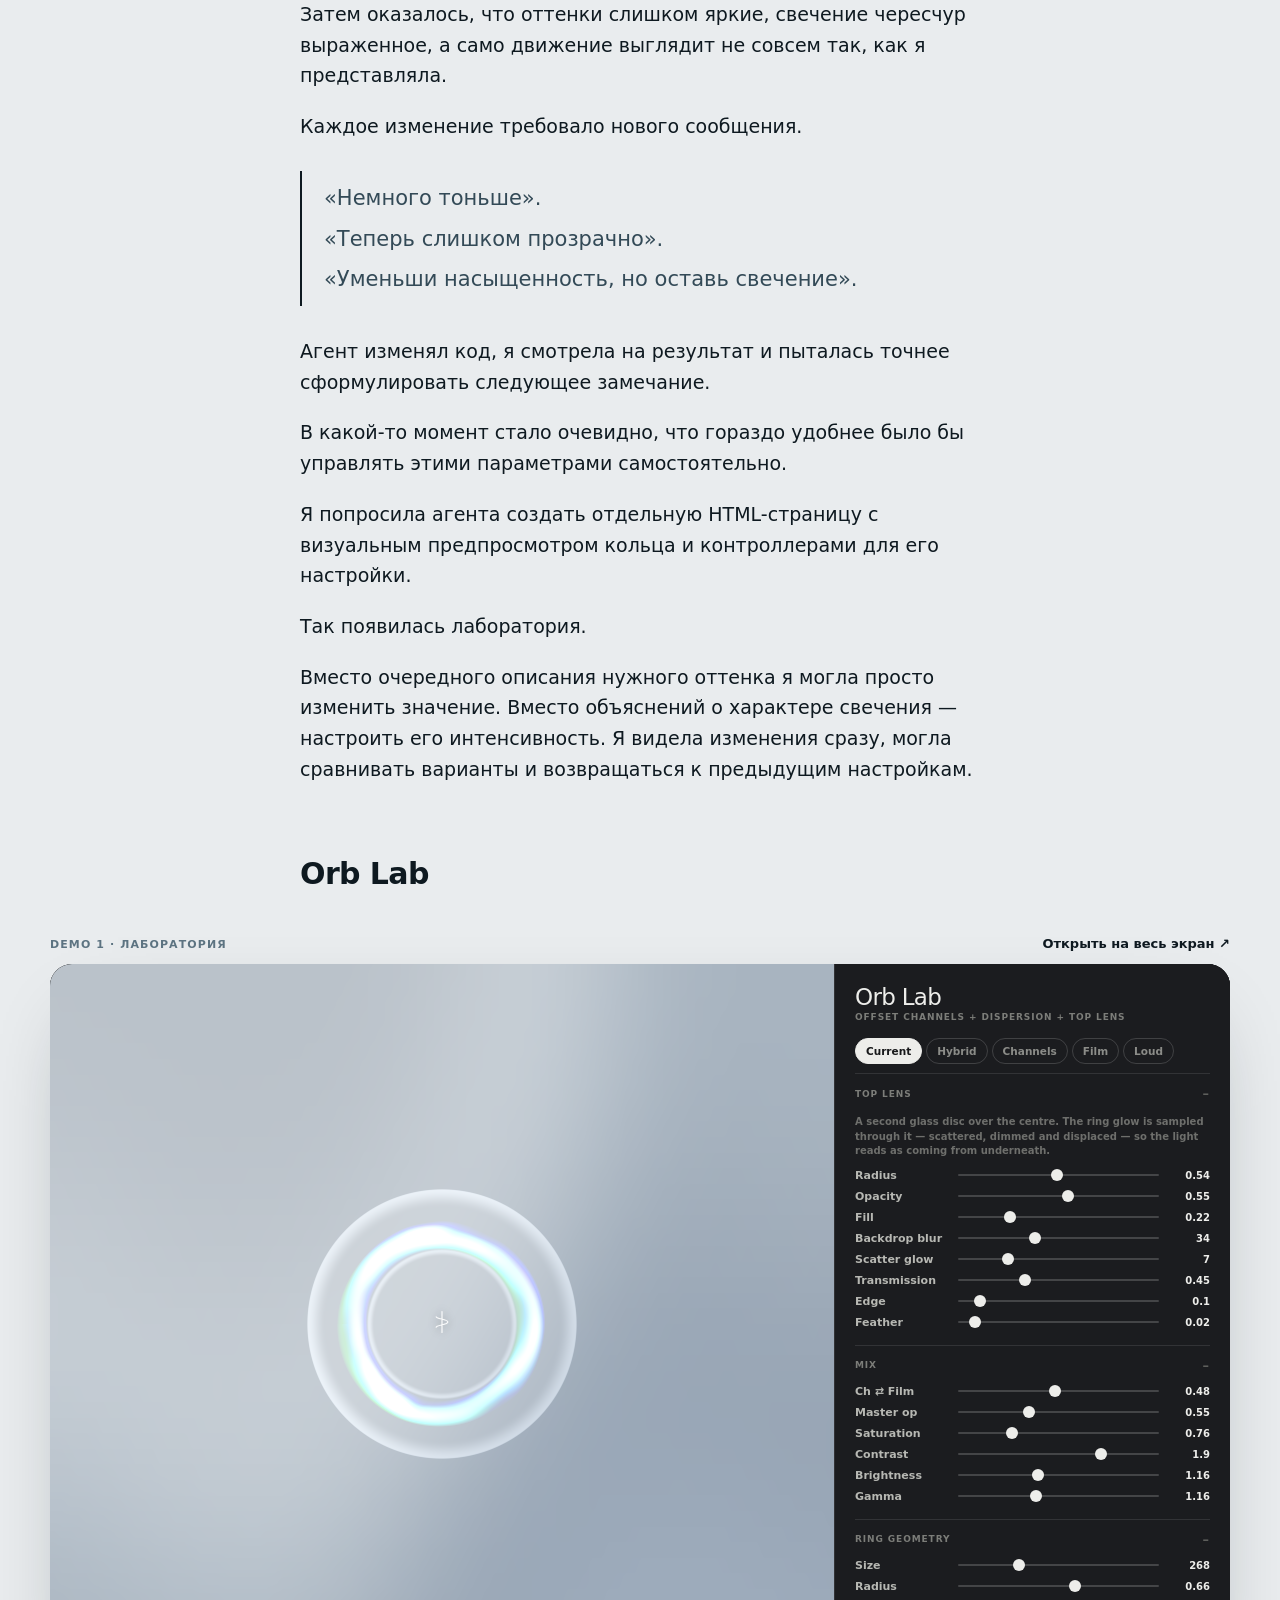
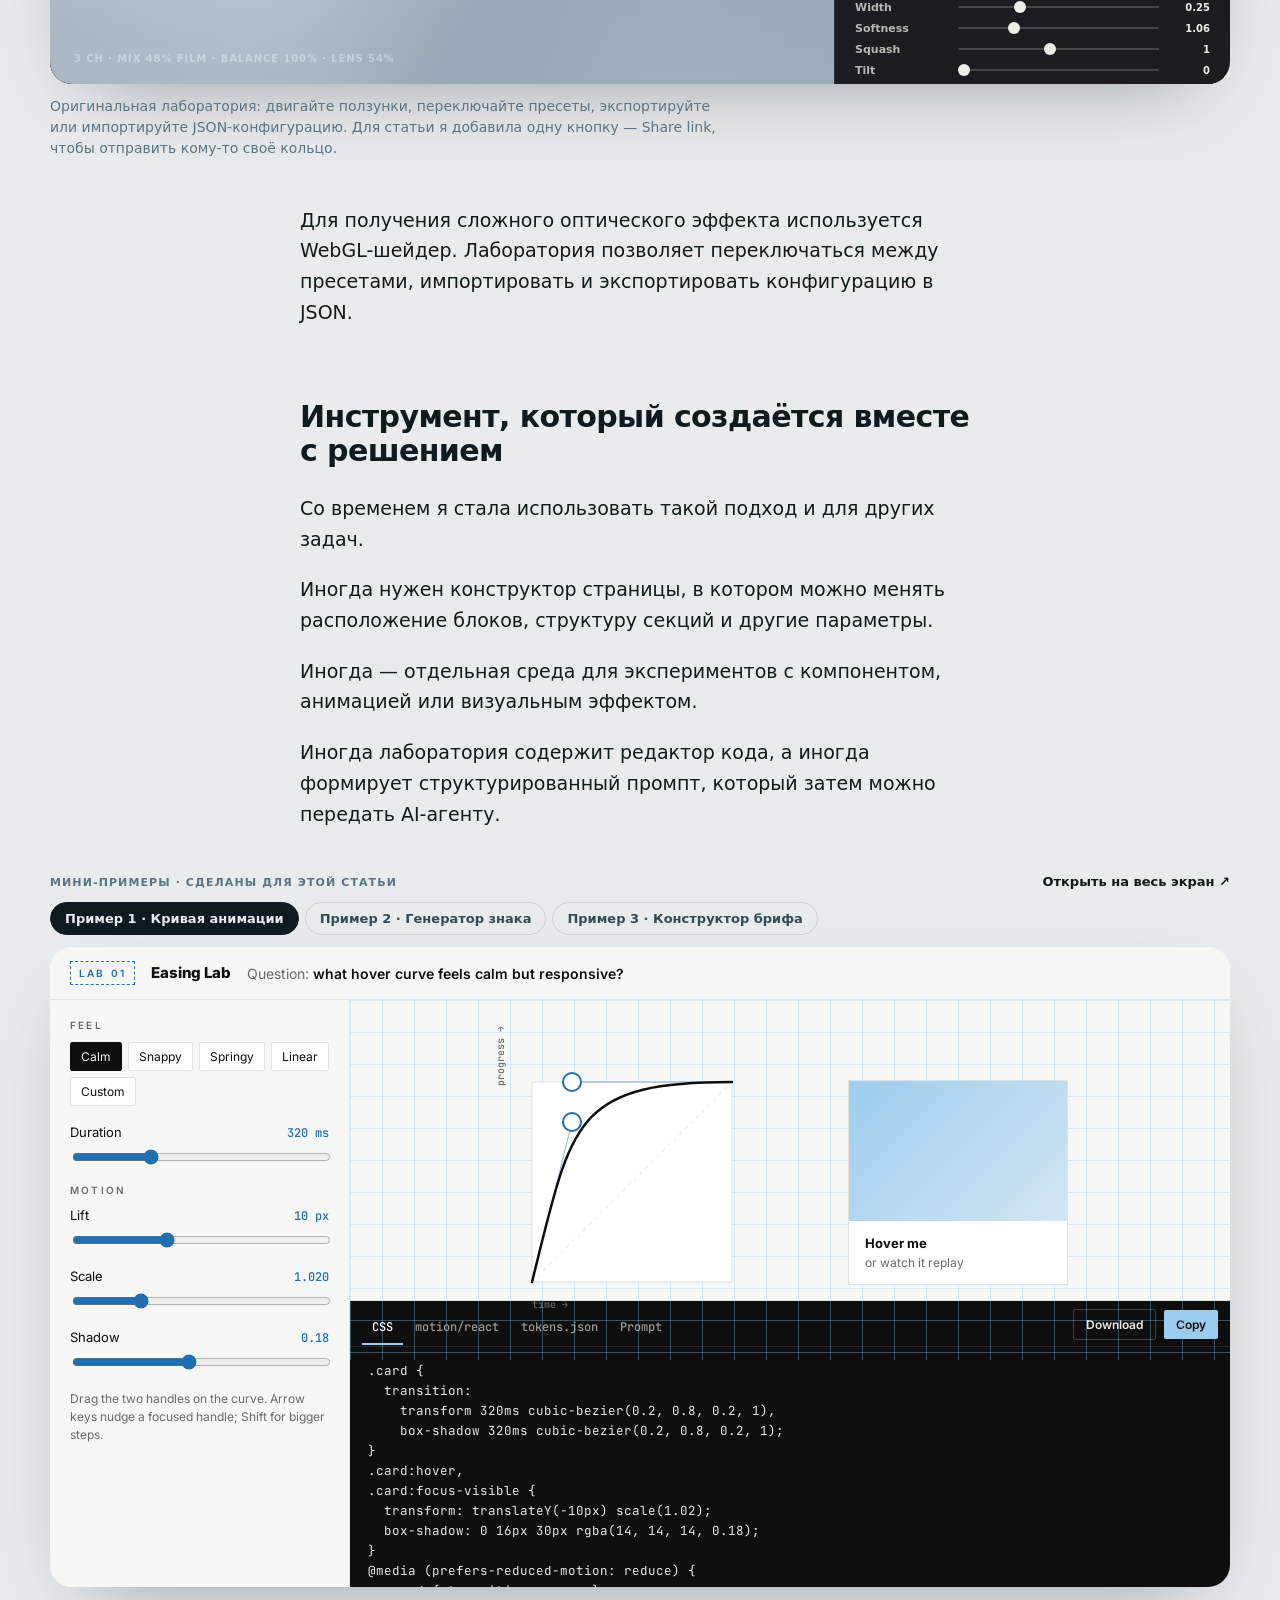
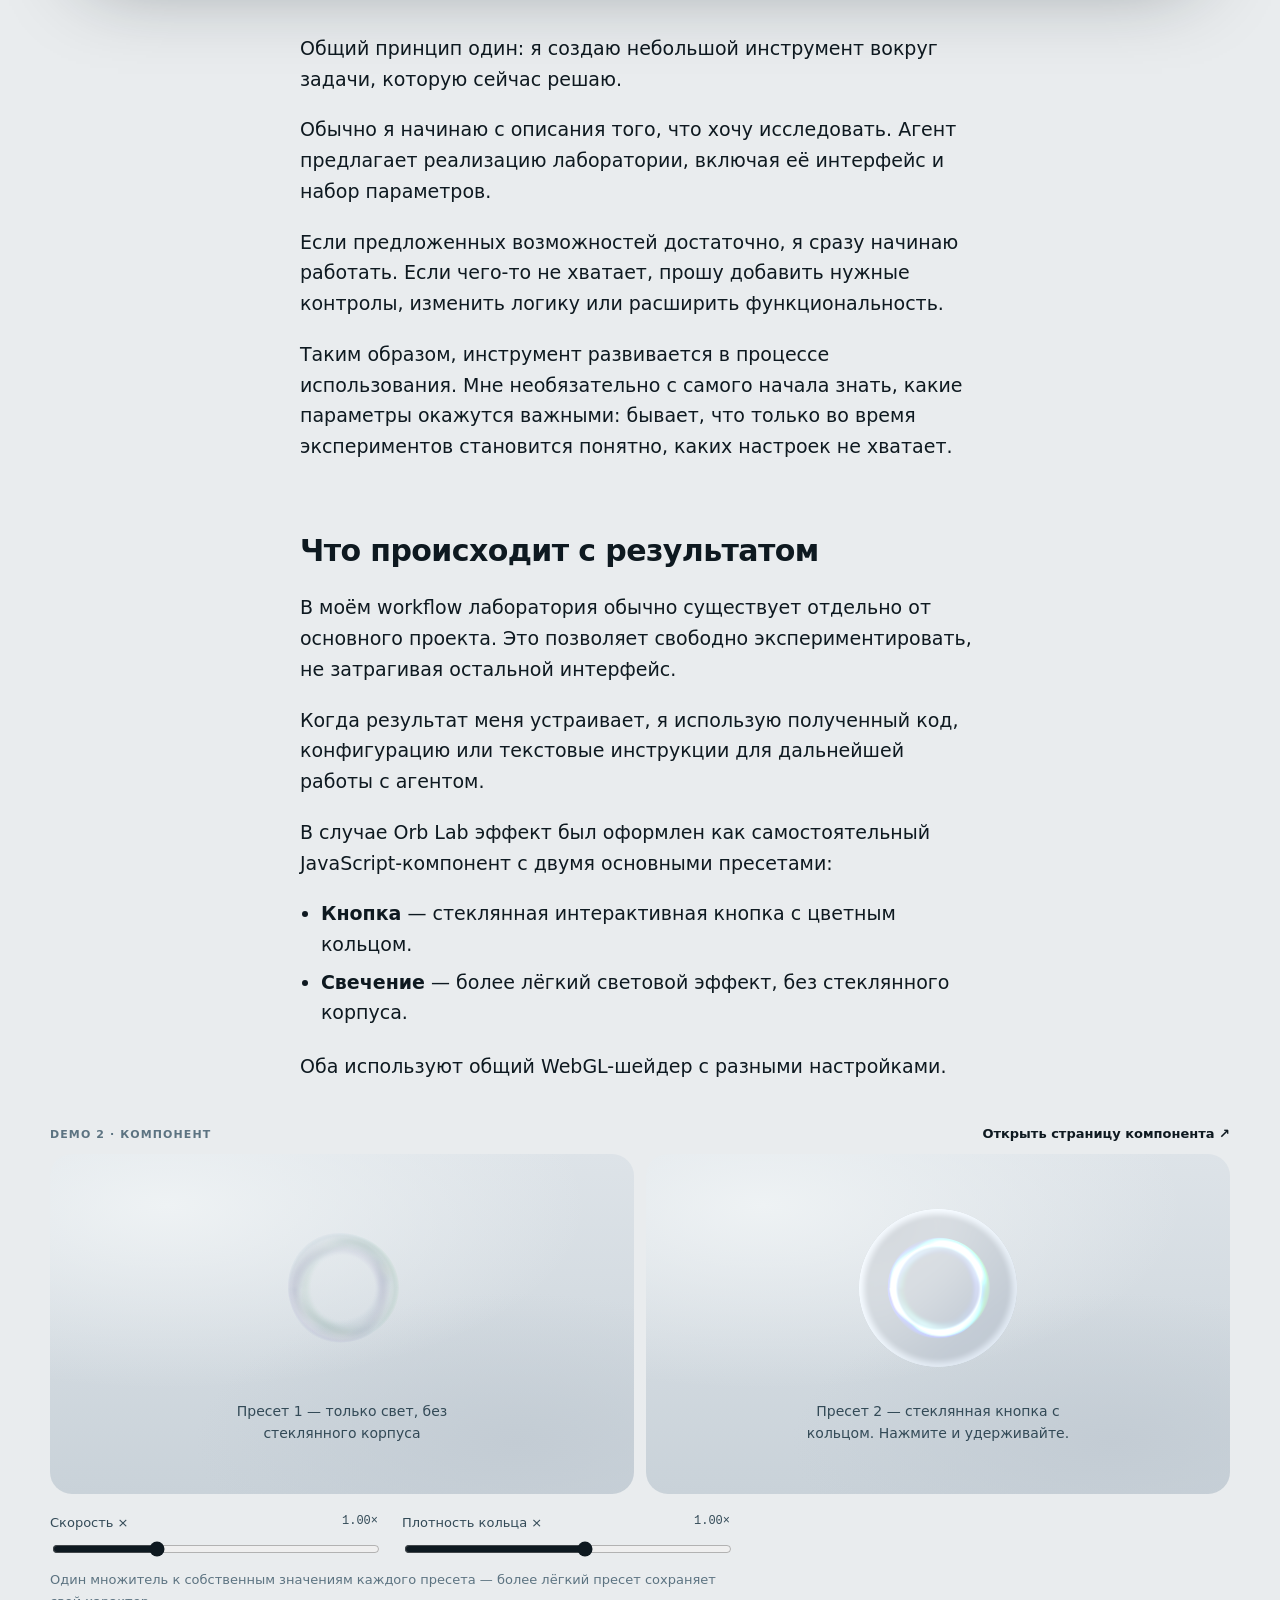
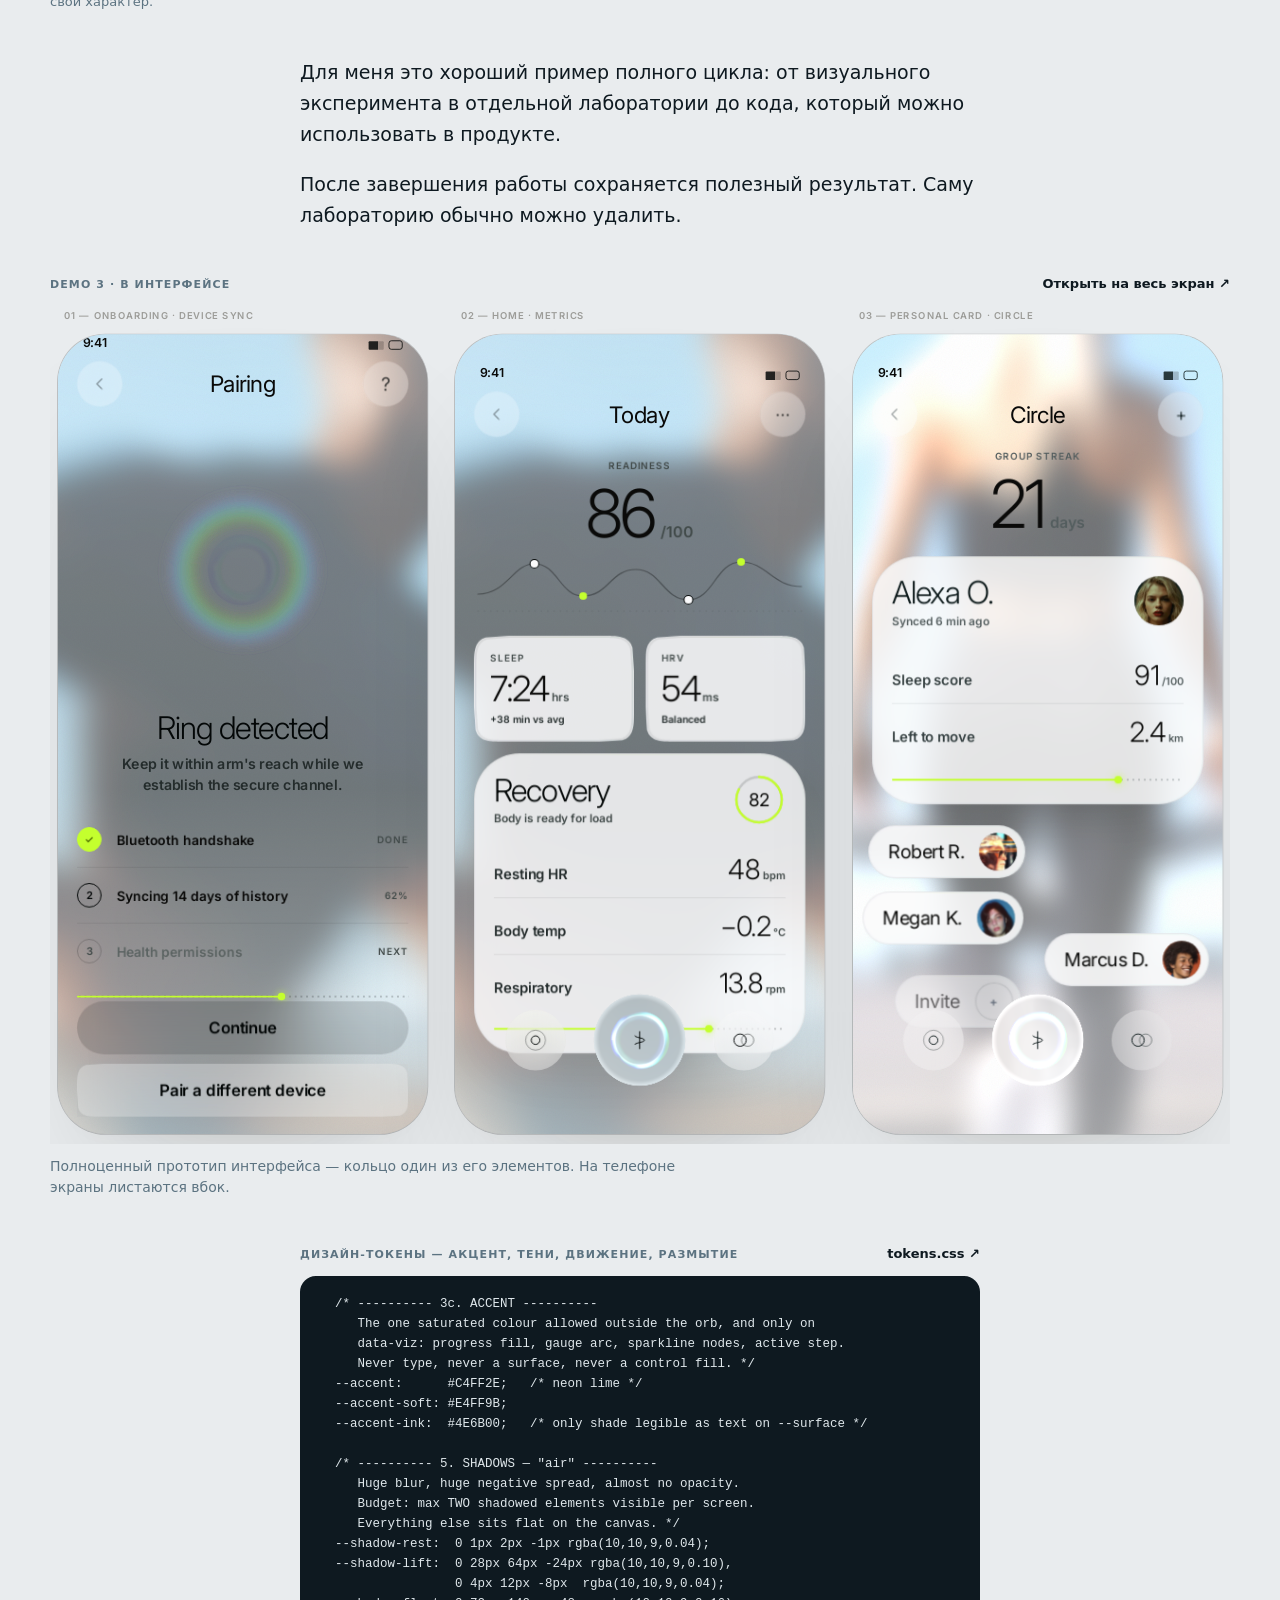
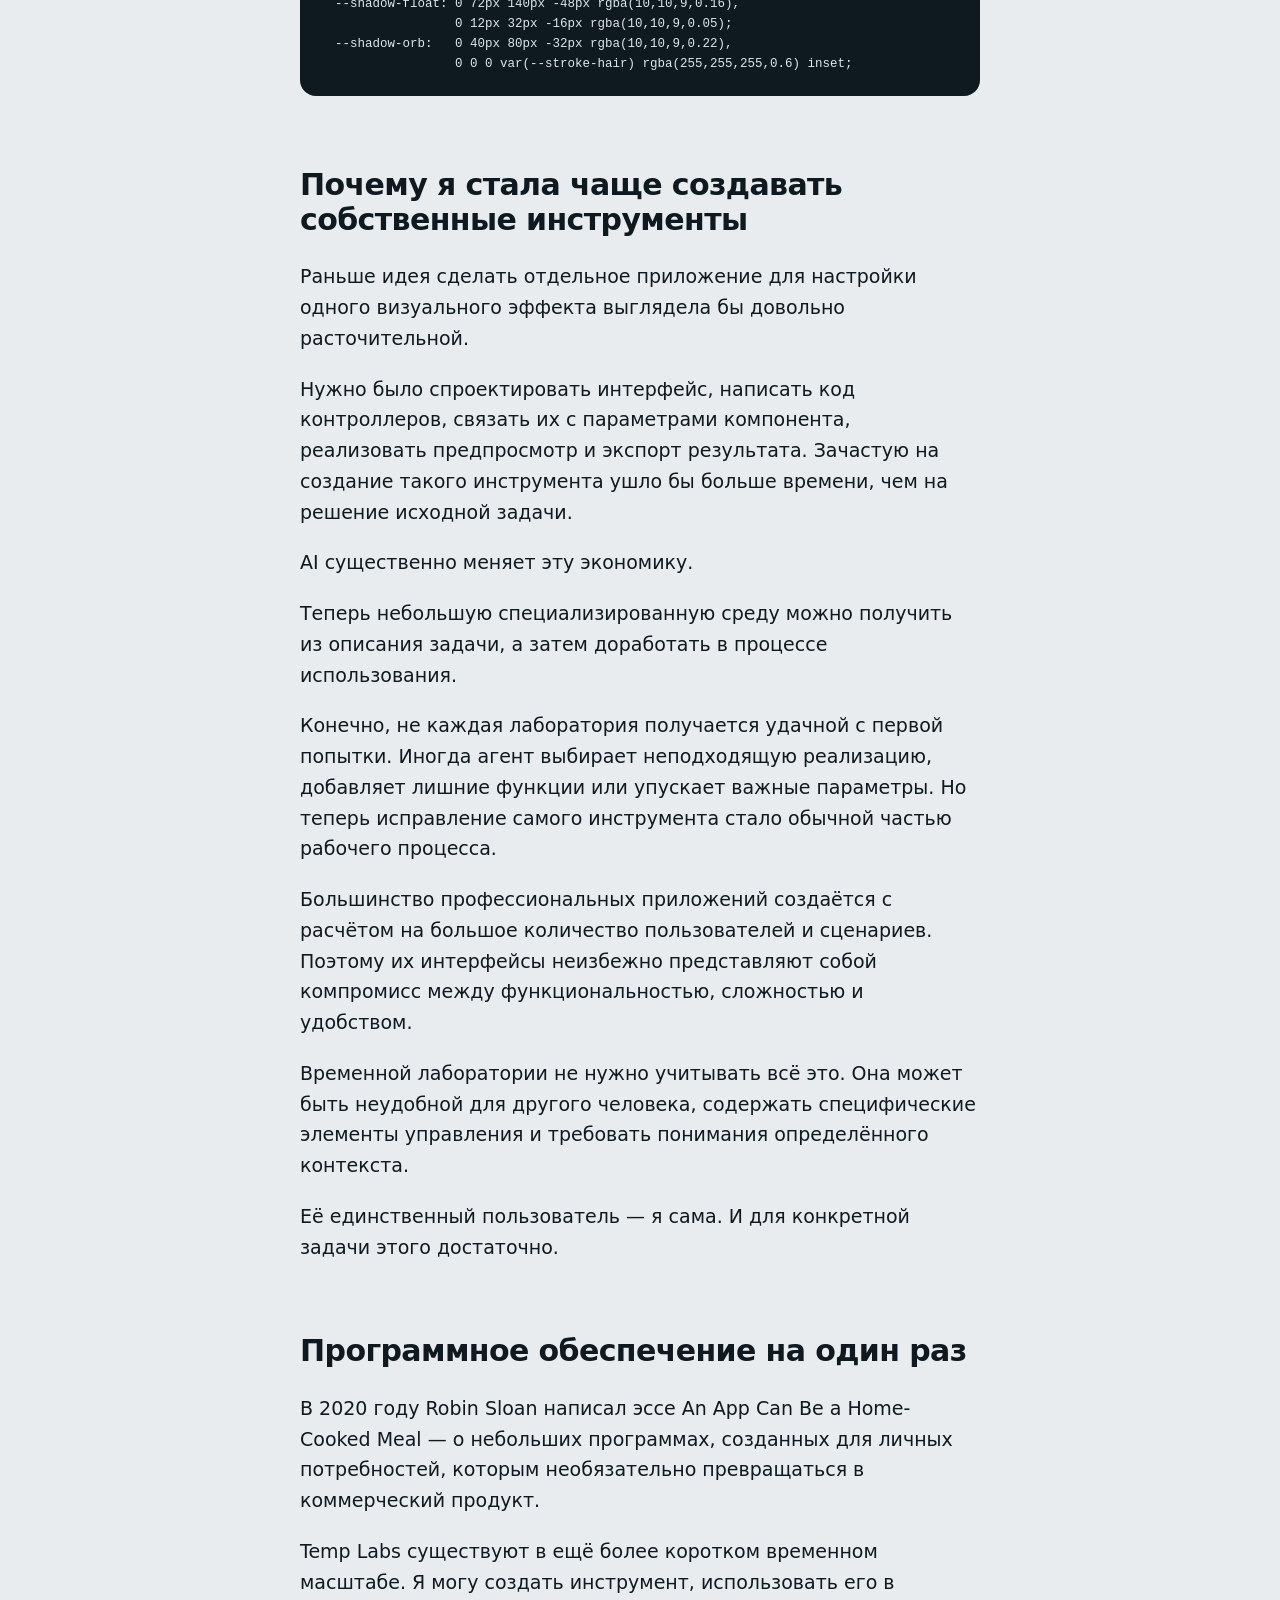
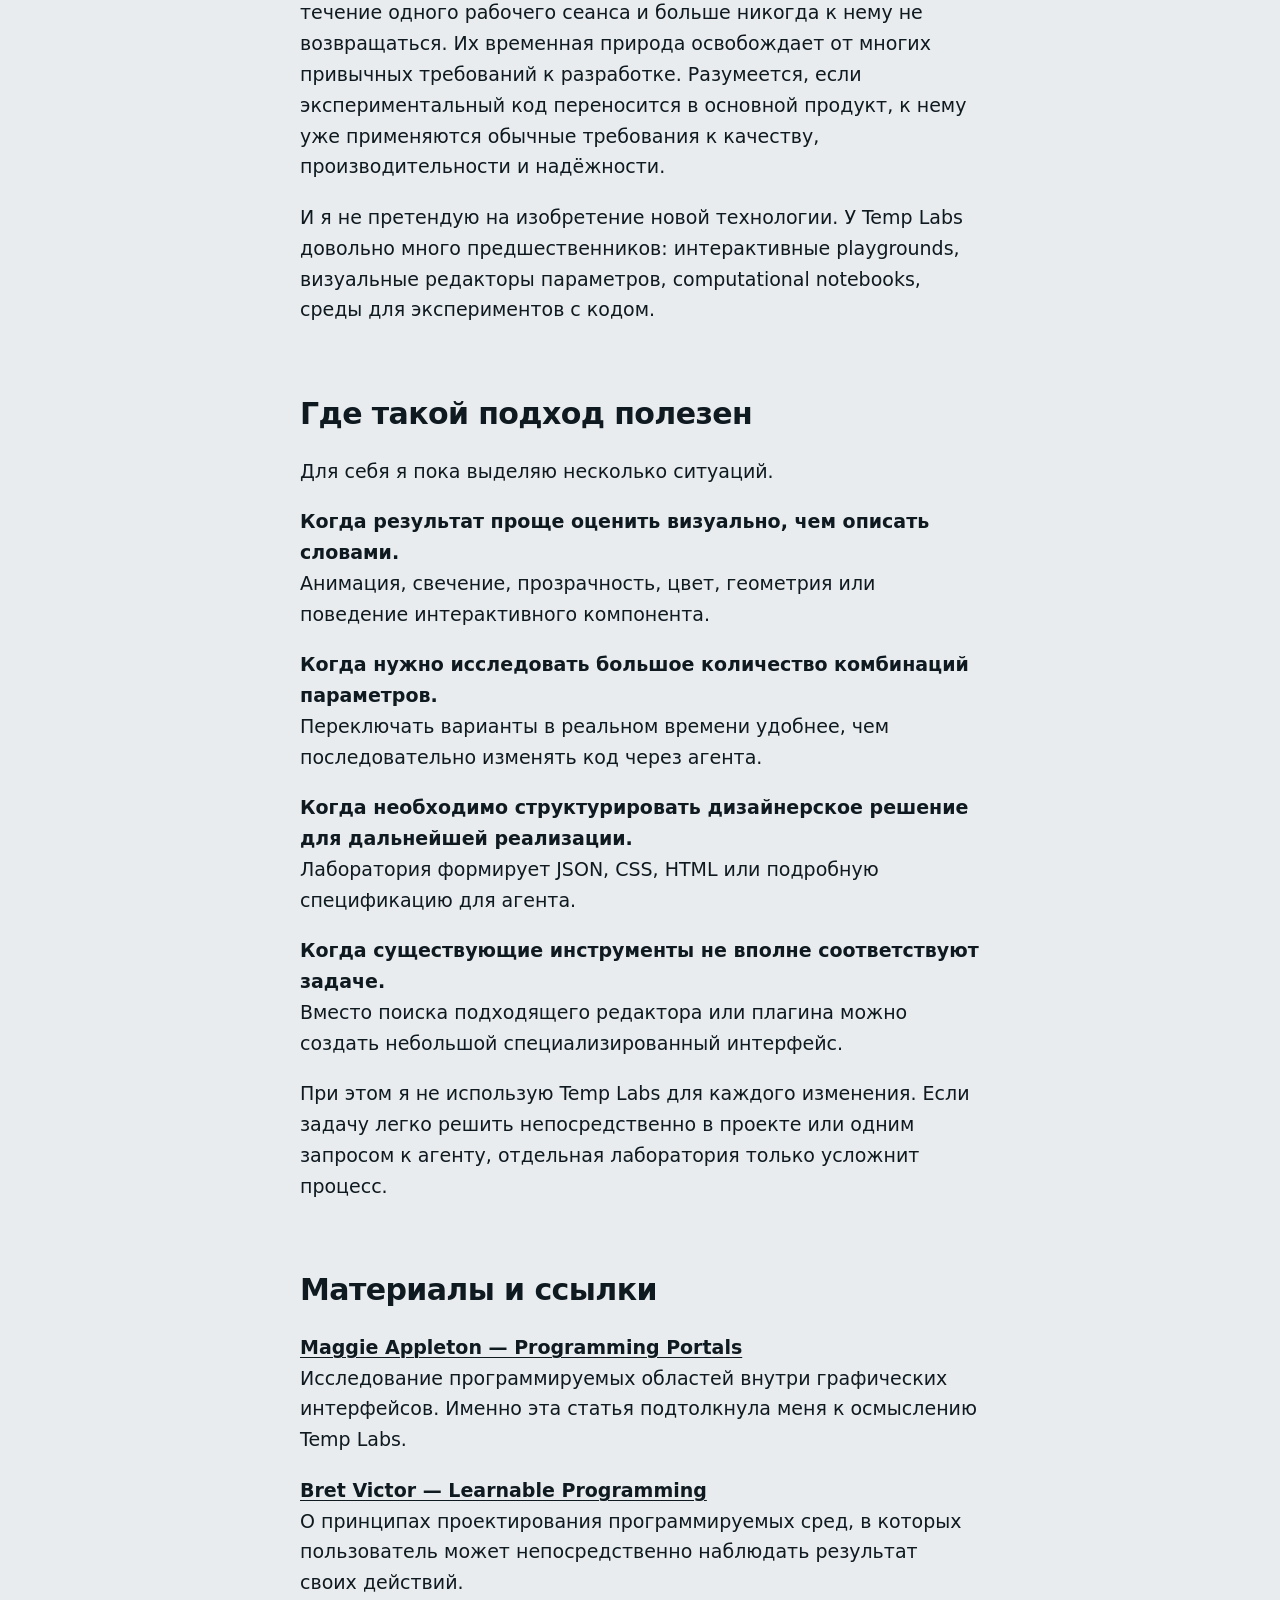
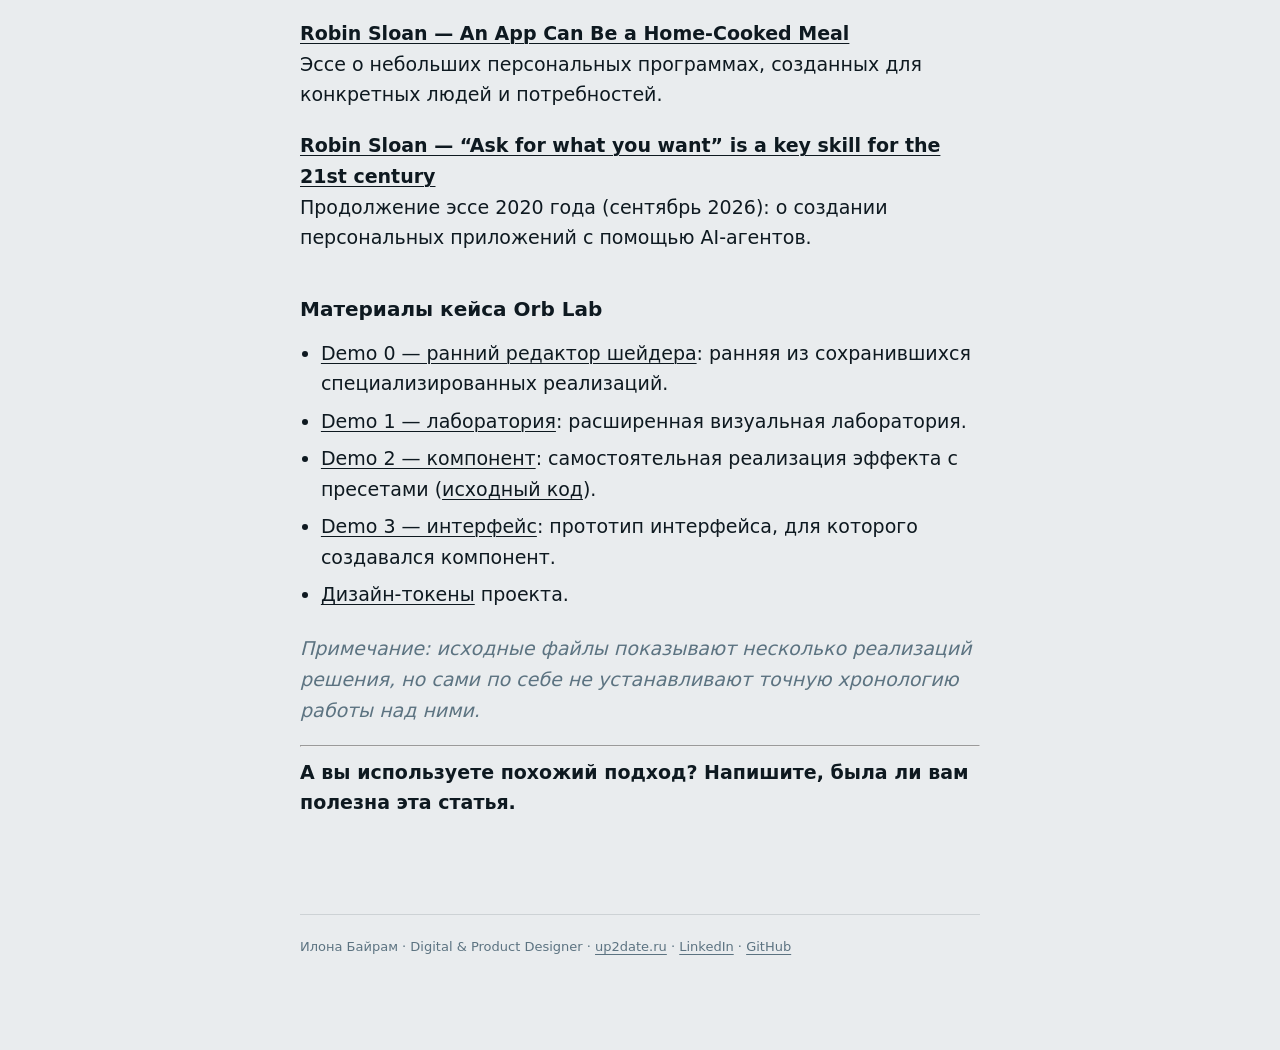
==== commit 2305584c: "Prototype on phones: swipe sideways between screens" ====
--- a/ru/index.html
+++ b/ru/index.html
@@ -18,10 +18,10 @@
     <link rel="canonical" href="https://bairamilona.github.io/temp-labs/ru/" />
     <link rel="preconnect" href="https://api.fontshare.com" crossorigin />
     <link rel="stylesheet" href="https://api.fontshare.com/v2/css?f[]=switzer@300,400,600&display=swap" />
-    <script type="module" crossorigin src="../assets/ru-B_A6klXX.js"></script>
+    <script type="module" crossorigin src="../assets/ru-DY3zH18M.js"></script>
     <link rel="modulepreload" crossorigin href="../assets/modulepreload-polyfill-B5Qt9EMX.js">
-    <link rel="modulepreload" crossorigin href="../assets/article-GZ3ycph3.js">
-    <link rel="stylesheet" crossorigin href="../assets/article-BKf69cr3.css">
+    <link rel="modulepreload" crossorigin href="../assets/article-DcdfD9q_.js">
+    <link rel="stylesheet" crossorigin href="../assets/article-Wi0NQUFy.css">
   </head>
   <body>
     <div id="article" data-lang="ru"></div>
--- a/assets/article-Wi0NQUFy.css
+++ b/assets/article-Wi0NQUFy.css
@@ -0,0 +1 @@
+:root{--bg: #e9ecee;--paper: #f4f6f7;--ink: #0e1920;--ink-2: #334a57;--ink-3: #5c7381;--line: rgba(14, 25, 32, .12);--accent: #4e6b00;--font: "Switzer", -apple-system, BlinkMacSystemFont, "Inter", system-ui, sans-serif;--mono: ui-monospace, SFMono-Regular, Menlo, monospace;--measure: 680px;--wide: 1180px}@media(prefers-color-scheme:dark){:root:not([data-theme=light]){--bg: #0f1417;--paper: #151c20;--ink: #e8eef1;--ink-2: #b5c4cc;--ink-3: #8399a5;--line: rgba(232, 238, 241, .14);--accent: #c4ff2e}}:root[data-theme=dark]{--bg: #0f1417;--paper: #151c20;--ink: #e8eef1;--ink-2: #b5c4cc;--ink-3: #8399a5;--line: rgba(232, 238, 241, .14);--accent: #c4ff2e}*{box-sizing:border-box}html{-webkit-text-size-adjust:100%}body{margin:0;background:var(--bg);color:var(--ink);font-family:var(--font);-webkit-font-smoothing:antialiased}a{color:inherit;text-decoration-thickness:1px;text-underline-offset:3px}a:hover{color:var(--accent)}#article{padding:0 16px 96px}.masthead{max-width:var(--measure);margin:0 auto;padding:28px 0 56px}.topbar{display:flex;justify-content:space-between;align-items:center;font-size:12px;font-weight:600;letter-spacing:.1em;text-transform:uppercase;color:var(--ink-3);margin-bottom:96px}.topbar .lang{text-decoration:none;border:1px solid var(--line);padding:7px 10px;border-radius:999px}.topbar .lang:hover{border-color:var(--ink);color:var(--ink)}.masthead h1{font-weight:300;font-size:clamp(56px,11vw,112px);line-height:.92;letter-spacing:-.045em;margin:0 0 20px}.masthead .subtitle{font-size:clamp(20px,3.2vw,26px);line-height:1.3;color:var(--ink-2);margin:0 0 28px;font-weight:300;max-width:36ch}.masthead .byline{font-size:13px;font-weight:600;letter-spacing:.06em;text-transform:uppercase;color:var(--ink-3);margin:0}.prose{max-width:var(--measure);margin:0 auto;font-size:19px;line-height:1.62;color:var(--ink)}.prose p{margin:0 0 1.05em}.prose h2{font-size:30px;font-weight:600;letter-spacing:-.02em;line-height:1.15;margin:2.4em 0 .8em;scroll-margin-top:24px}.prose h3{font-size:20px;font-weight:600;margin:2em 0 .6em}.prose blockquote{margin:1.4em 0;padding:4px 0 4px 22px;border-left:2px solid var(--ink);color:var(--ink-2);font-size:21px;font-weight:300}.prose blockquote p{margin:.3em 0}.prose code{font-family:var(--mono);font-size:.86em;background:var(--paper);border:1px solid var(--line);padding:1px 6px;border-radius:6px}.prose ul{padding-left:1.1em;margin:0 0 1.2em}.prose li{margin:.35em 0}.prose strong{font-weight:600}.prose em{color:var(--ink-3)}.embed{margin:2.2em 0 2.4em}.embed.wide{width:min(var(--wide),calc(100vw - 32px));position:relative;left:50%;margin-left:calc(min(var(--wide),calc(100vw - 32px))/-2);margin-right:0}.embed-bar{display:flex;flex-wrap:wrap;gap:8px 16px;justify-content:space-between;align-items:baseline;margin-bottom:10px}.embed-bar .tag{font-size:11px;font-weight:600;letter-spacing:.1em;text-transform:uppercase;color:var(--ink-3)}.embed-bar .open{font-size:13px;font-weight:600;text-decoration:none}.embed iframe{display:block;width:100%;border:0;border-radius:22px;background:#1a1f22;box-shadow:0 30px 80px -40px #0e192073}.embed.lab iframe{height:720px}.embed.proto iframe{height:920px;background:transparent;border-radius:0;box-shadow:none}.embed.examples iframe{height:640px;background:#f7f7f5}.tabs{display:flex;flex-wrap:wrap;gap:6px;margin-bottom:12px}@media(max-width:760px){.tabs{flex-wrap:nowrap;overflow-x:auto;scrollbar-width:none;margin-inline:-16px;padding-inline:16px}.tabs::-webkit-scrollbar{display:none}.tabs button{flex:0 0 auto}}.tabs button{font:600 13px var(--font);color:var(--ink-2);background:transparent;border:1px solid var(--line);border-radius:999px;padding:8px 14px;cursor:pointer}.tabs button:hover{border-color:var(--ink);color:var(--ink)}.tabs button[aria-selected=true]{background:var(--ink);color:var(--bg);border-color:var(--ink)}.embed figcaption{font-size:14px;line-height:1.5;color:var(--ink-3);margin-top:12px;max-width:var(--measure)}@media(max-width:760px){.embed.lab iframe,.embed.examples iframe{height:78vh}.embed.proto iframe{height:820px}.embed.lab iframe,.embed.examples iframe{border-radius:16px}}.frame-wrap{position:relative}.frame-wrap iframe{pointer-events:none}.shield{position:absolute;top:0;right:0;bottom:0;left:0;display:flex;align-items:flex-end;justify-content:center;padding:0 0 22px;border:0;border-radius:22px;background:transparent;cursor:pointer;-webkit-tap-highlight-color:transparent}.shield span{font:600 14px var(--font);color:#f4f6f7;background:#0e1920d6;padding:11px 18px;border-radius:999px;-webkit-backdrop-filter:blur(8px);backdrop-filter:blur(8px)}.sheet-bar{display:none}.frame-wrap.sheet{position:fixed;top:0;right:0;bottom:0;left:0;z-index:1000;background:var(--bg);display:flex;flex-direction:column}.frame-wrap.sheet .sheet-bar{display:flex;justify-content:space-between;align-items:center;gap:12px;flex:0 0 auto;padding:calc(10px + env(safe-area-inset-top,0px)) 16px 10px;border-bottom:1px solid var(--line);font-size:12px;font-weight:600;letter-spacing:.1em;text-transform:uppercase;color:var(--ink-3)}.frame-wrap.sheet .sheet-bar button{font:600 14px var(--font);letter-spacing:0;text-transform:none;color:var(--bg);background:var(--ink);border:0;border-radius:999px;padding:9px 16px;cursor:pointer}.frame-wrap.sheet iframe{flex:1 1 auto;min-height:0;height:auto!important;border-radius:0;box-shadow:none;pointer-events:auto}.frame-wrap.sheet .shield{display:none}html.sheet-open,html.sheet-open body{overflow:hidden}.swipe{position:absolute;top:0;right:0;bottom:0;left:0;overflow-x:auto;overflow-y:hidden;scroll-snap-type:x mandatory;scrollbar-width:none;-webkit-overflow-scrolling:touch}.swipe::-webkit-scrollbar{display:none}.swipe-track{position:relative;height:100%}.swipe-track i{position:absolute;top:0;width:1px;height:100%;scroll-snap-align:start}.frame-wrap.sheet .swipe{display:none}.compare .pair{display:grid;grid-template-columns:1fr 1fr;gap:12px}@media(max-width:640px){.compare .pair{grid-template-columns:1fr}}.compare .stage{border-radius:22px;min-height:340px;display:grid;place-items:center;align-content:center;gap:28px;padding:32px 20px;background:radial-gradient(120% 90% at 20% 15%,#eef2f4,#eef2f400 60%),radial-gradient(100% 80% at 80% 85%,#c3ccd4,#c3ccd400 55%),linear-gradient(180deg,#dde3e8,#c9d2d9)}.compare .stage p{margin:0;font-size:14px;color:#334a57;text-align:center;max-width:30ch}.compare .orb-host{width:168px;height:168px;position:relative;display:block;border:0;padding:0;background:none;border-radius:50%;-moz-appearance:none;appearance:none;-webkit-appearance:none;-webkit-tap-highlight-color:transparent;touch-action:pan-y}.compare .orb-el{width:132px;height:132px;border:0;padding:0;background:none;border-radius:50%;cursor:pointer;touch-action:none}.compare .orb-el:focus-visible{outline:2px solid #0e1920;outline-offset:6px}.compare .knobs{display:grid;grid-template-columns:1fr 1fr;gap:10px 24px;margin-top:18px;max-width:var(--measure)}.compare .knobs label{display:grid;grid-template-columns:1fr auto;gap:6px;font-size:13px;color:var(--ink-2)}.compare .knobs input{grid-column:1 / -1;width:100%;accent-color:var(--ink)}.compare .knobs output{font-family:var(--mono);font-size:12px}.compare .knobs small{grid-column:1 / -1;color:var(--ink-3);font-size:13px}@media(max-width:640px){.compare .knobs{grid-template-columns:1fr}}.usage{margin-top:16px;max-width:var(--measure)}.usage summary{cursor:pointer;font-size:14px;font-weight:600}.warn{color:var(--ink-3);font-size:14px}pre{margin:12px 0 0;background:#0e1920;color:#dfe7eb;border-radius:16px;padding:18px 20px;overflow:auto;font:12.5px/1.6 var(--mono);max-height:420px}pre code{background:none!important;border:0!important;padding:0!important;color:inherit;font-size:inherit!important}.tokens{margin-top:1.4em}.foot{max-width:var(--measure);margin:96px auto 0;padding-top:24px;border-top:1px solid var(--line);font-size:13px;color:var(--ink-3)}
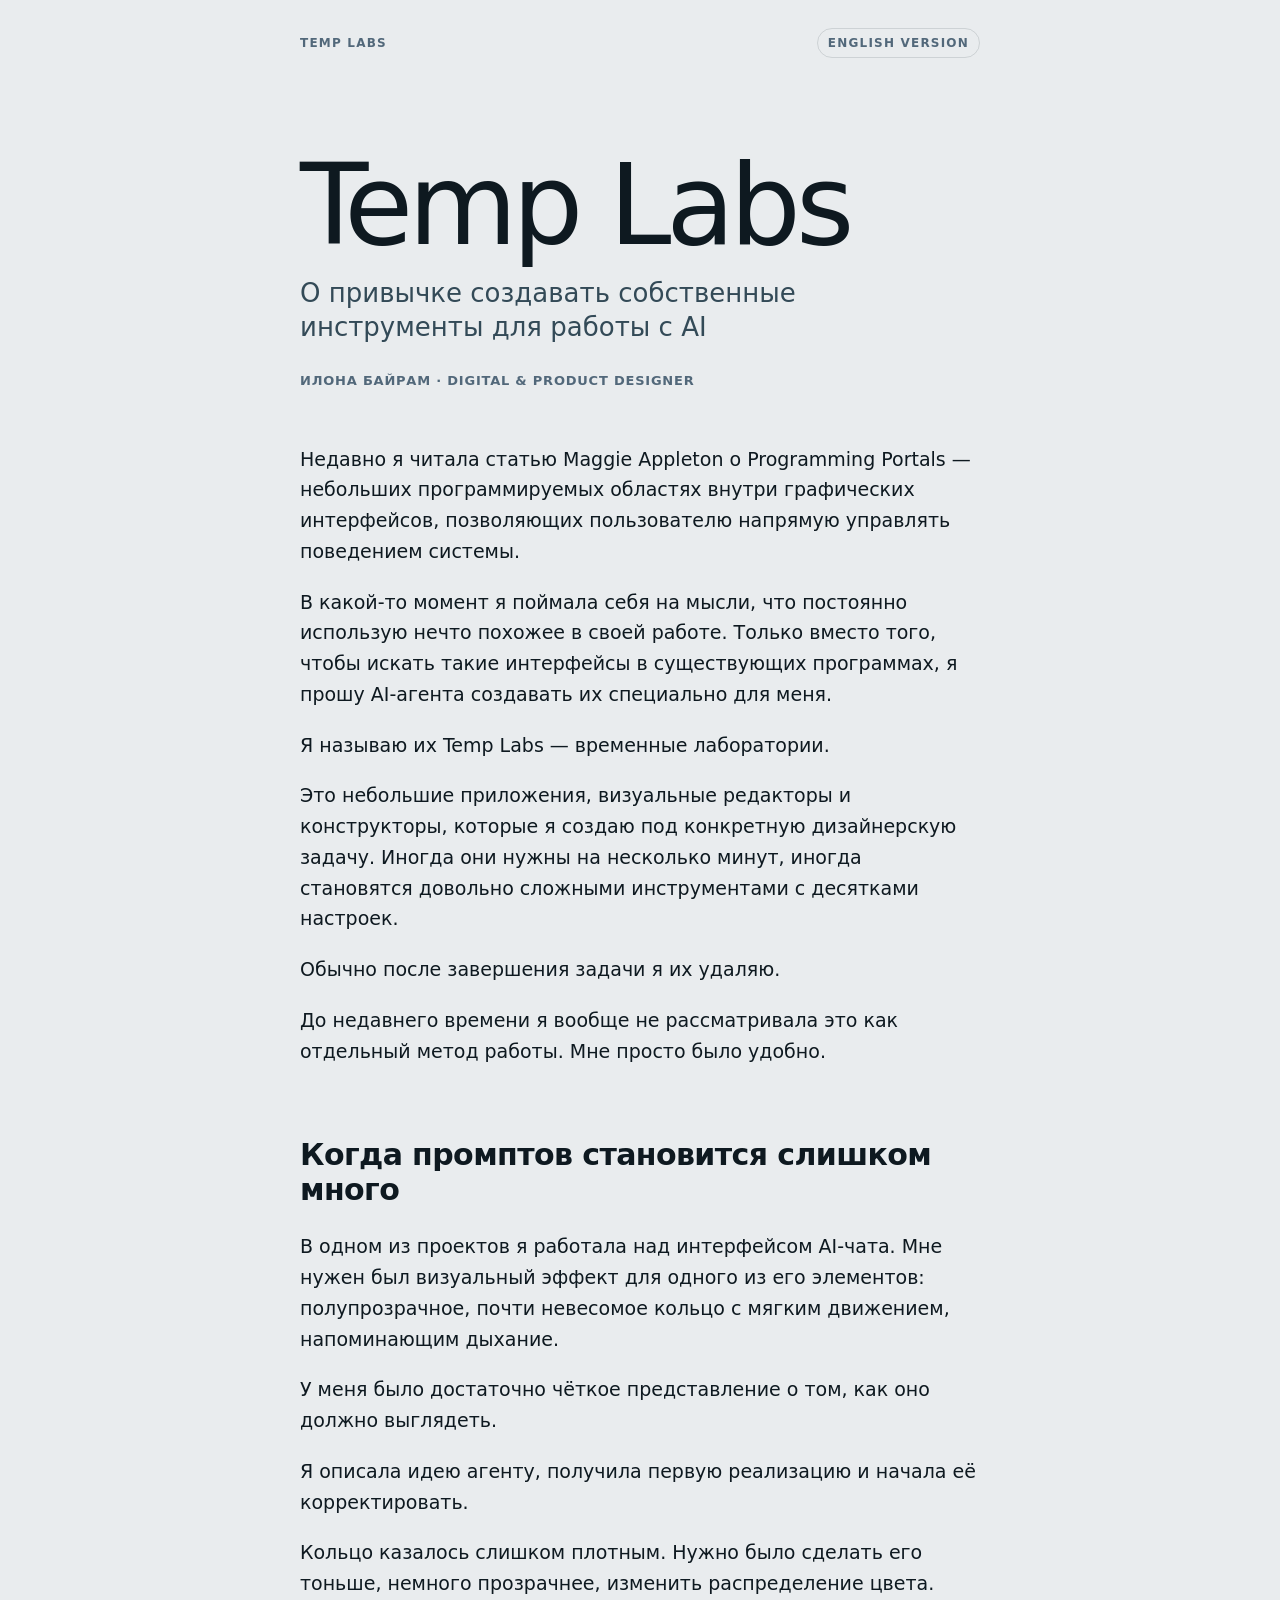
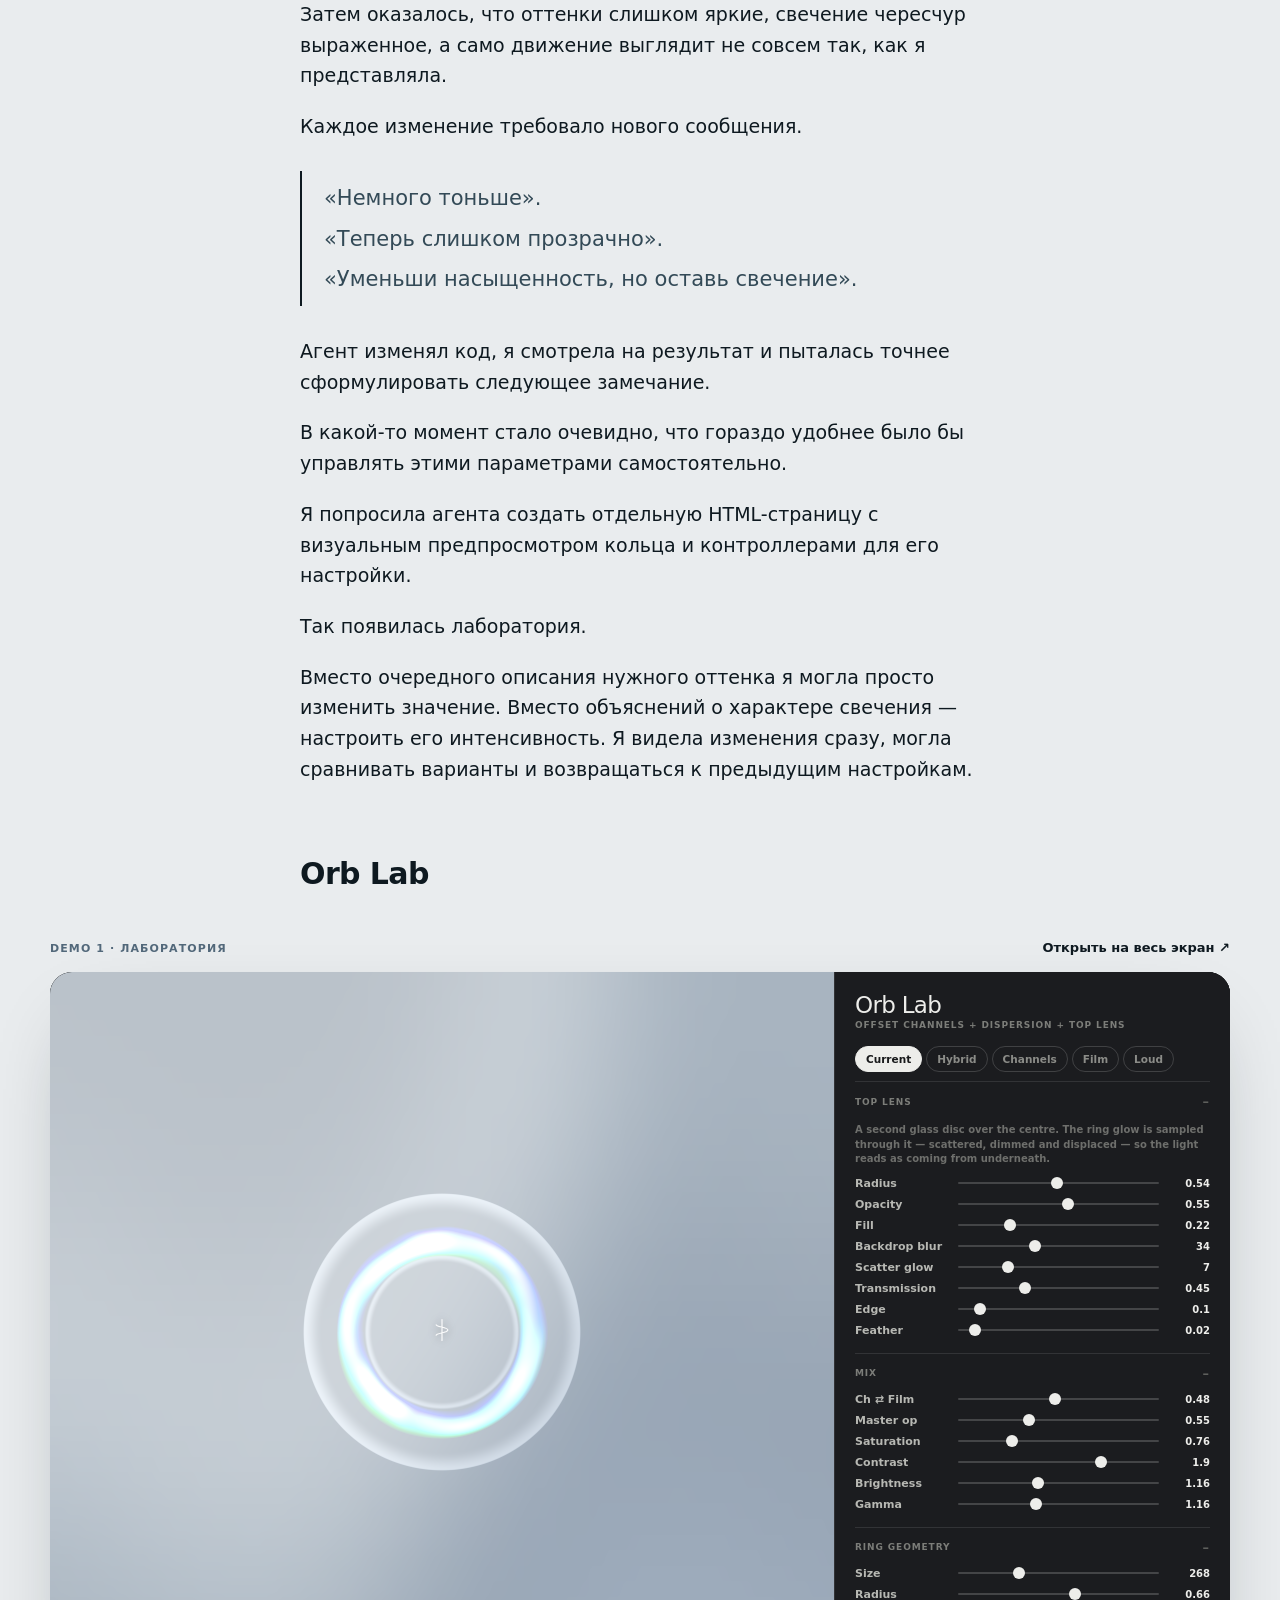
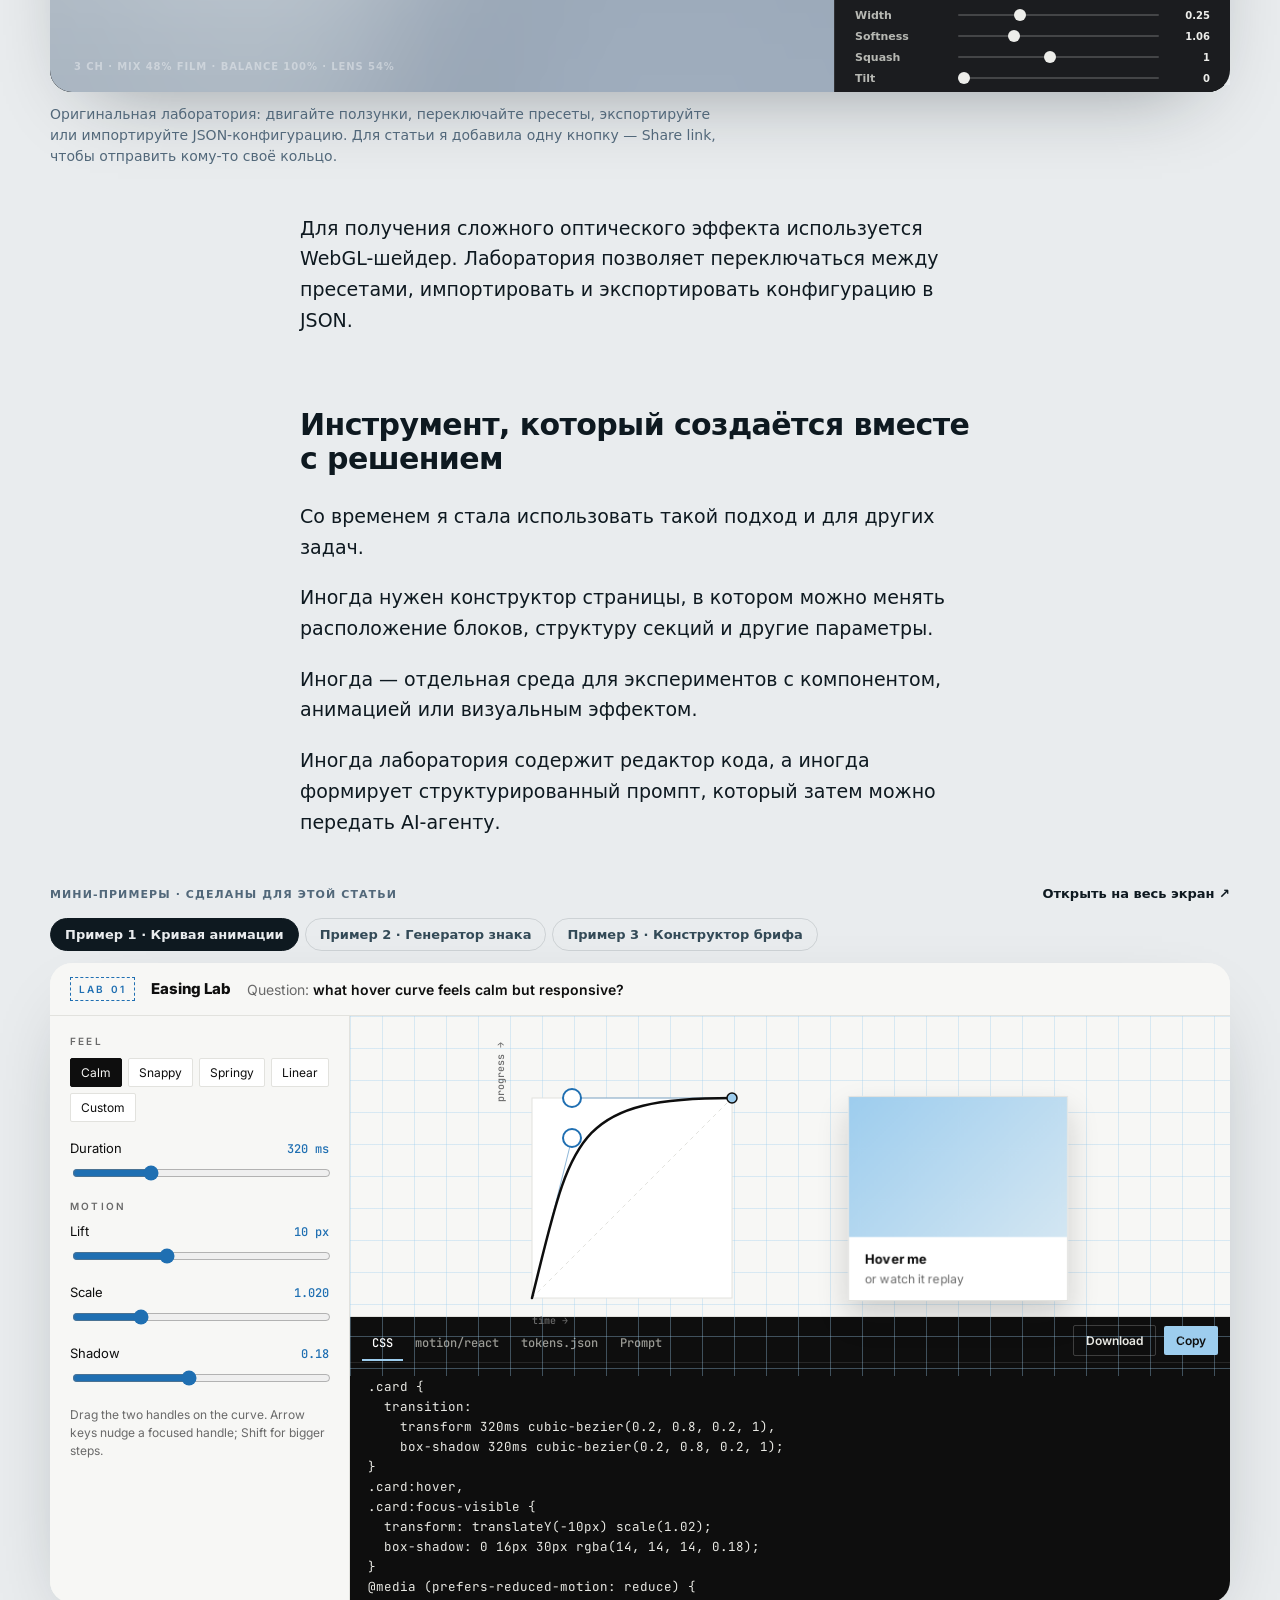
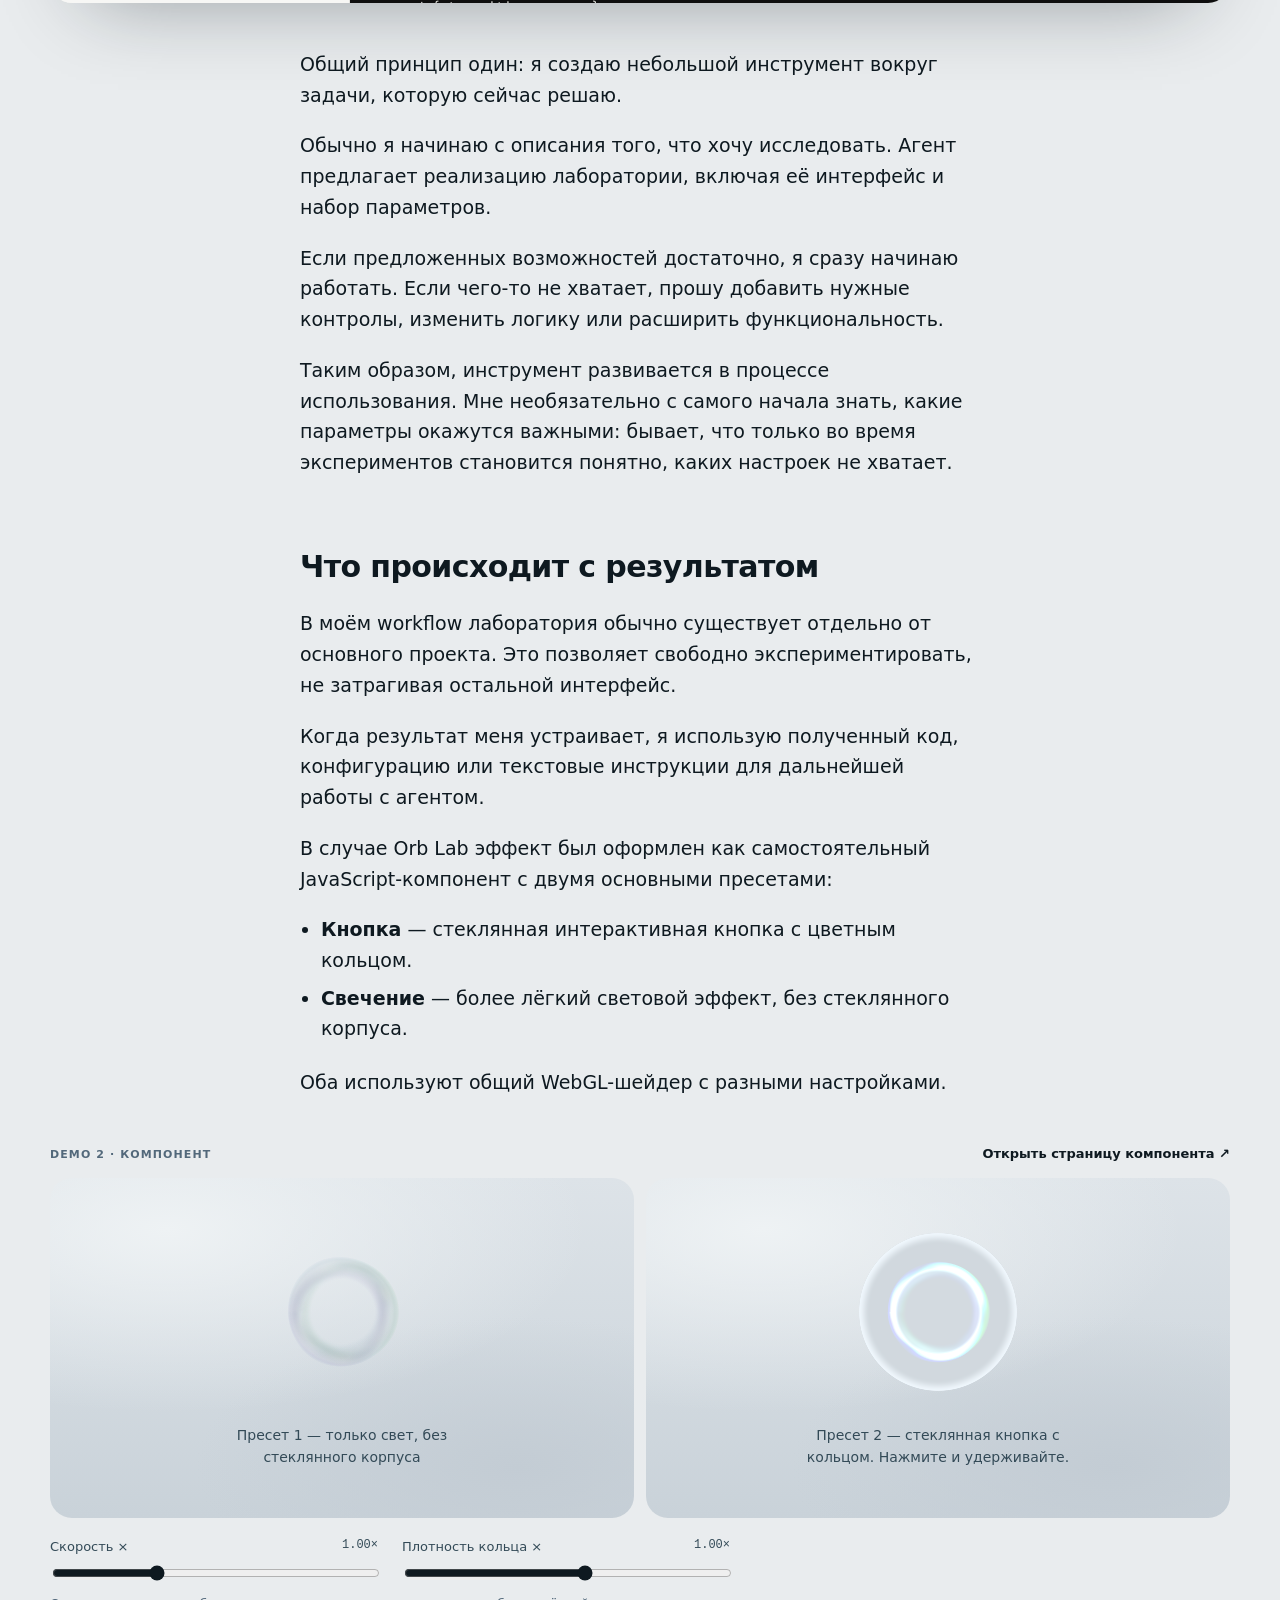
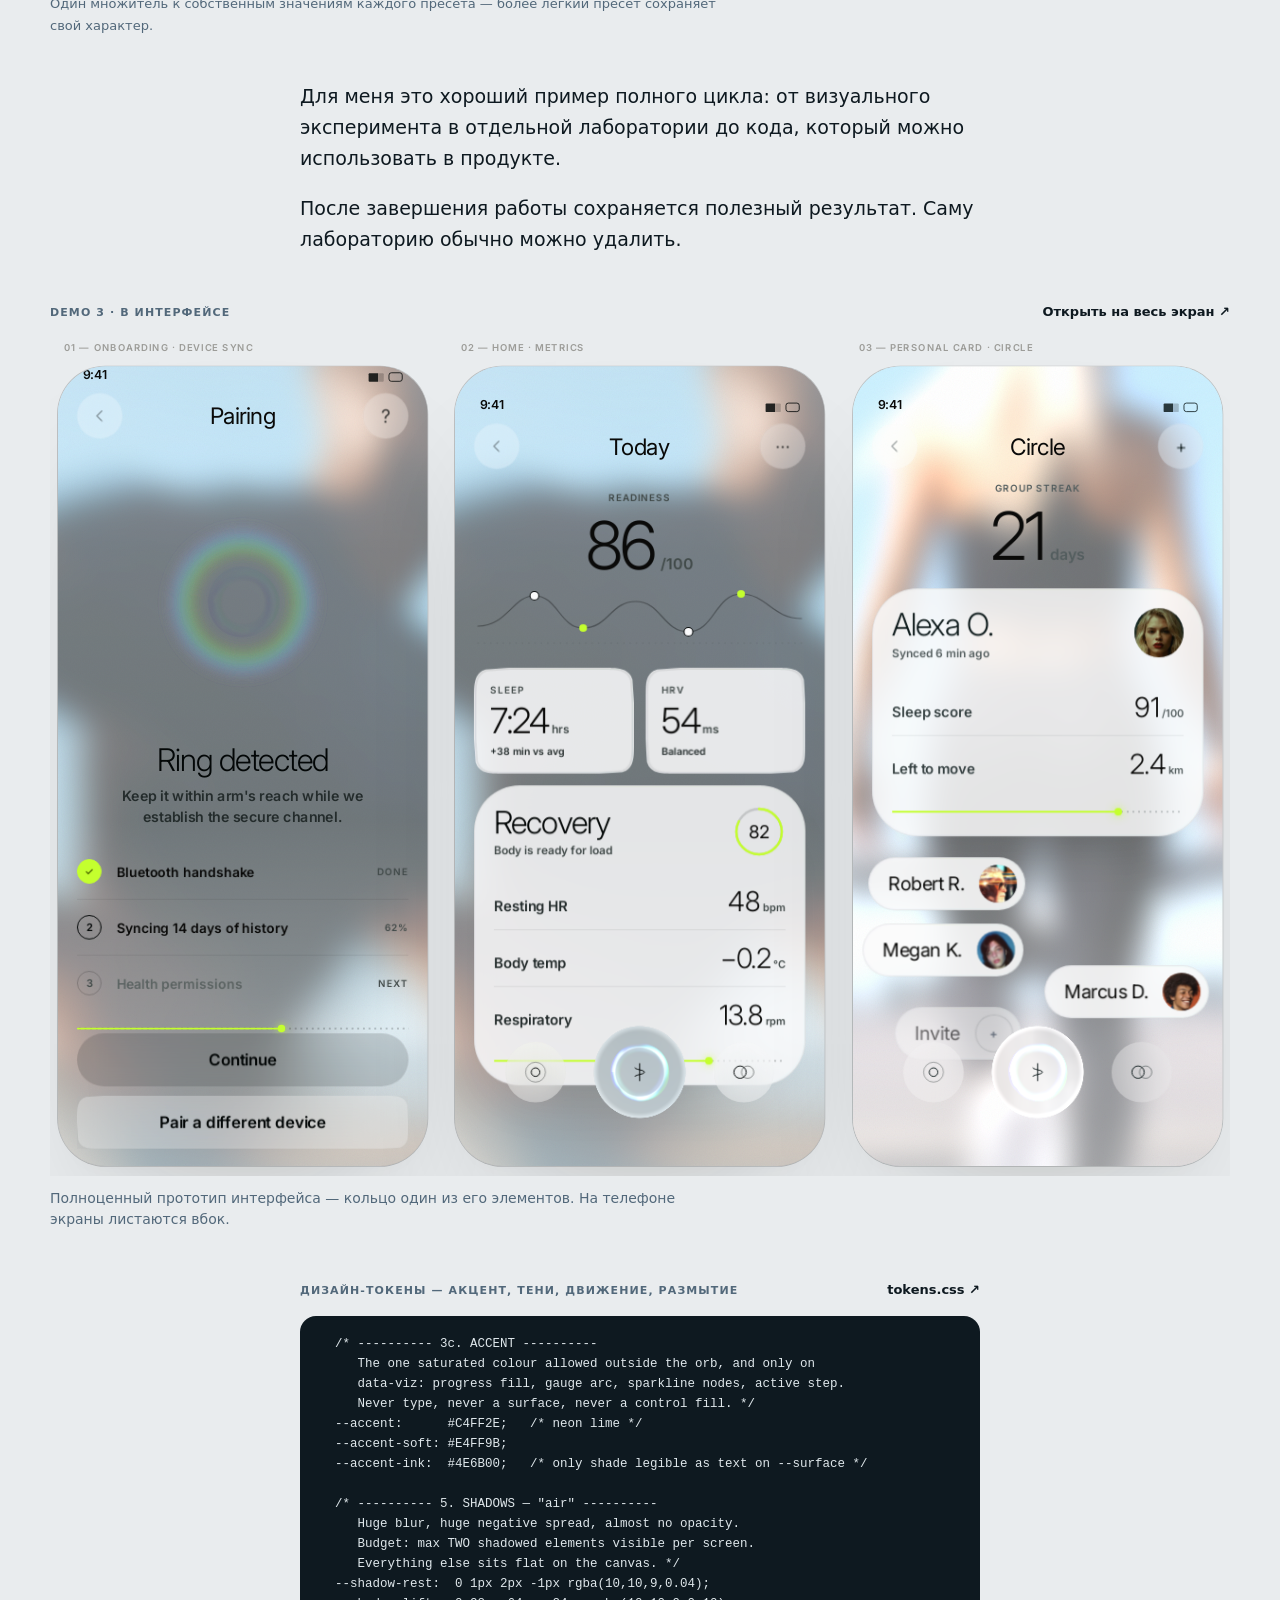
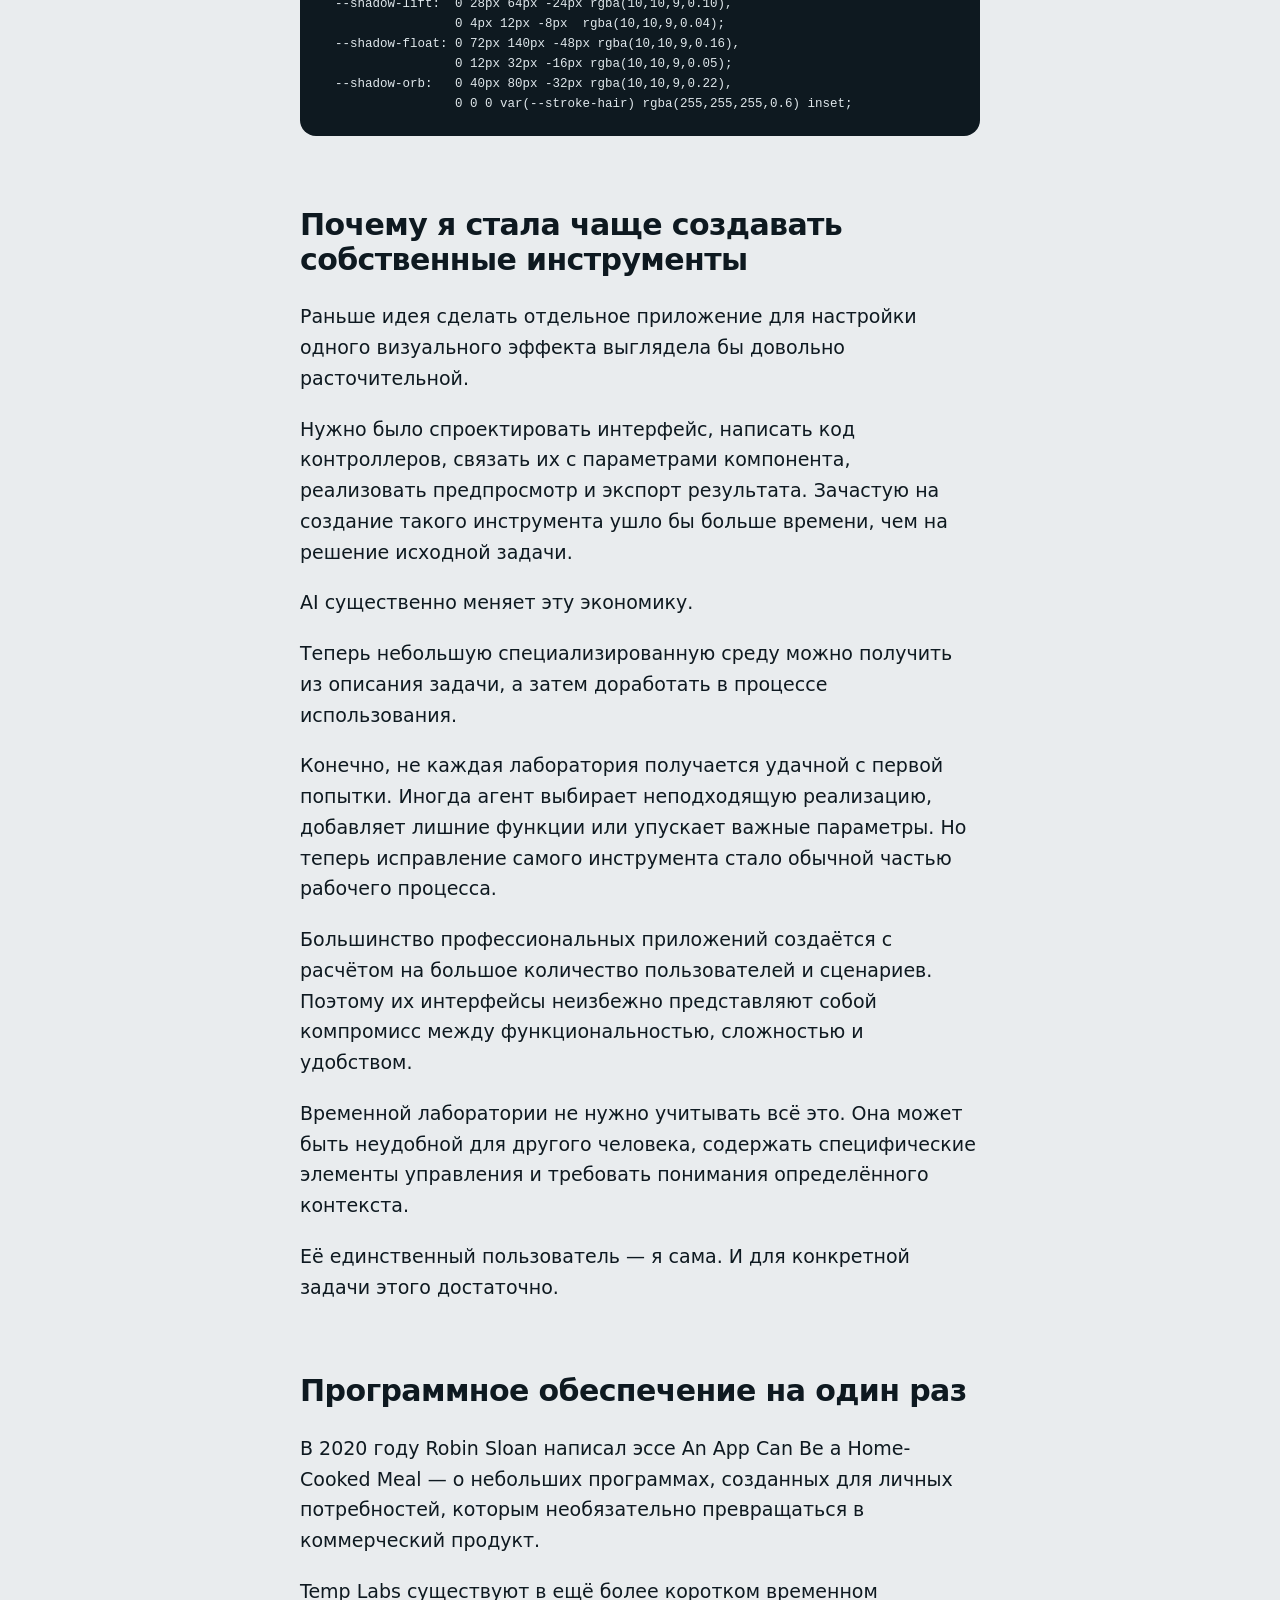
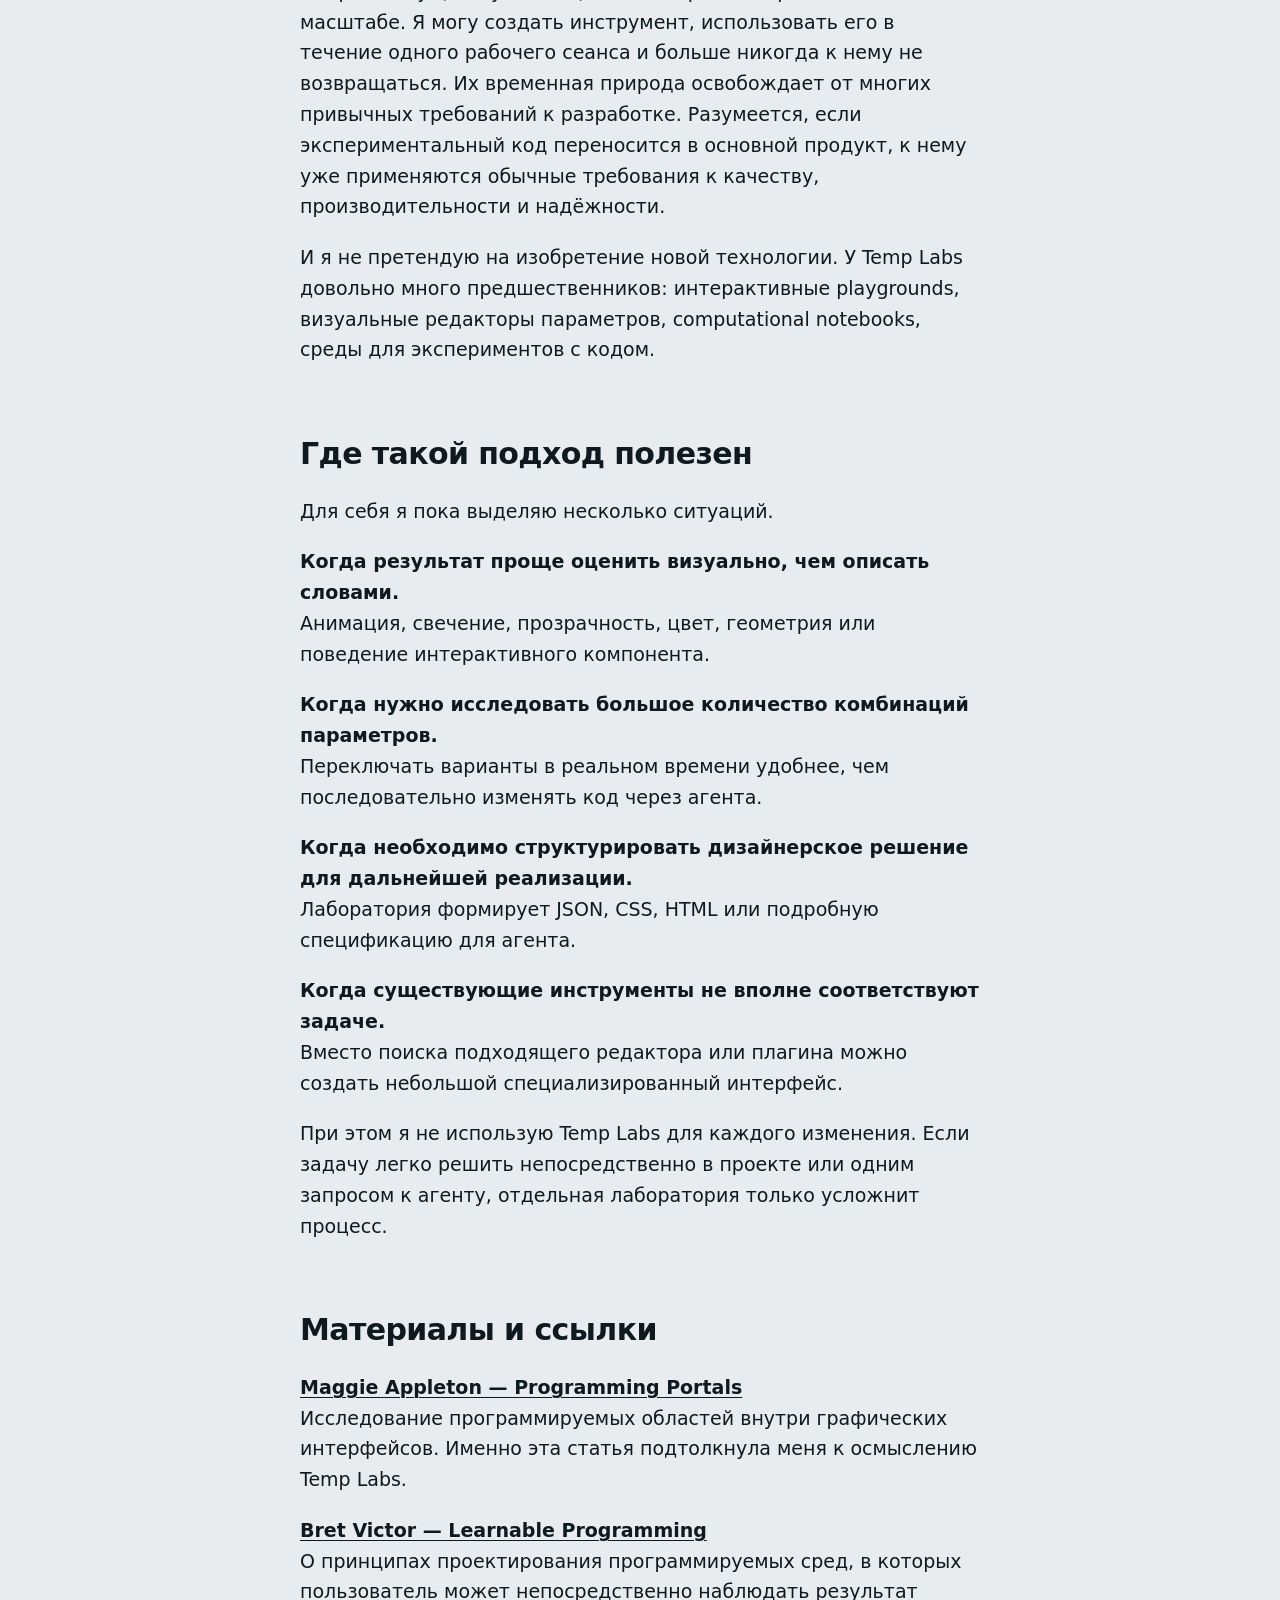
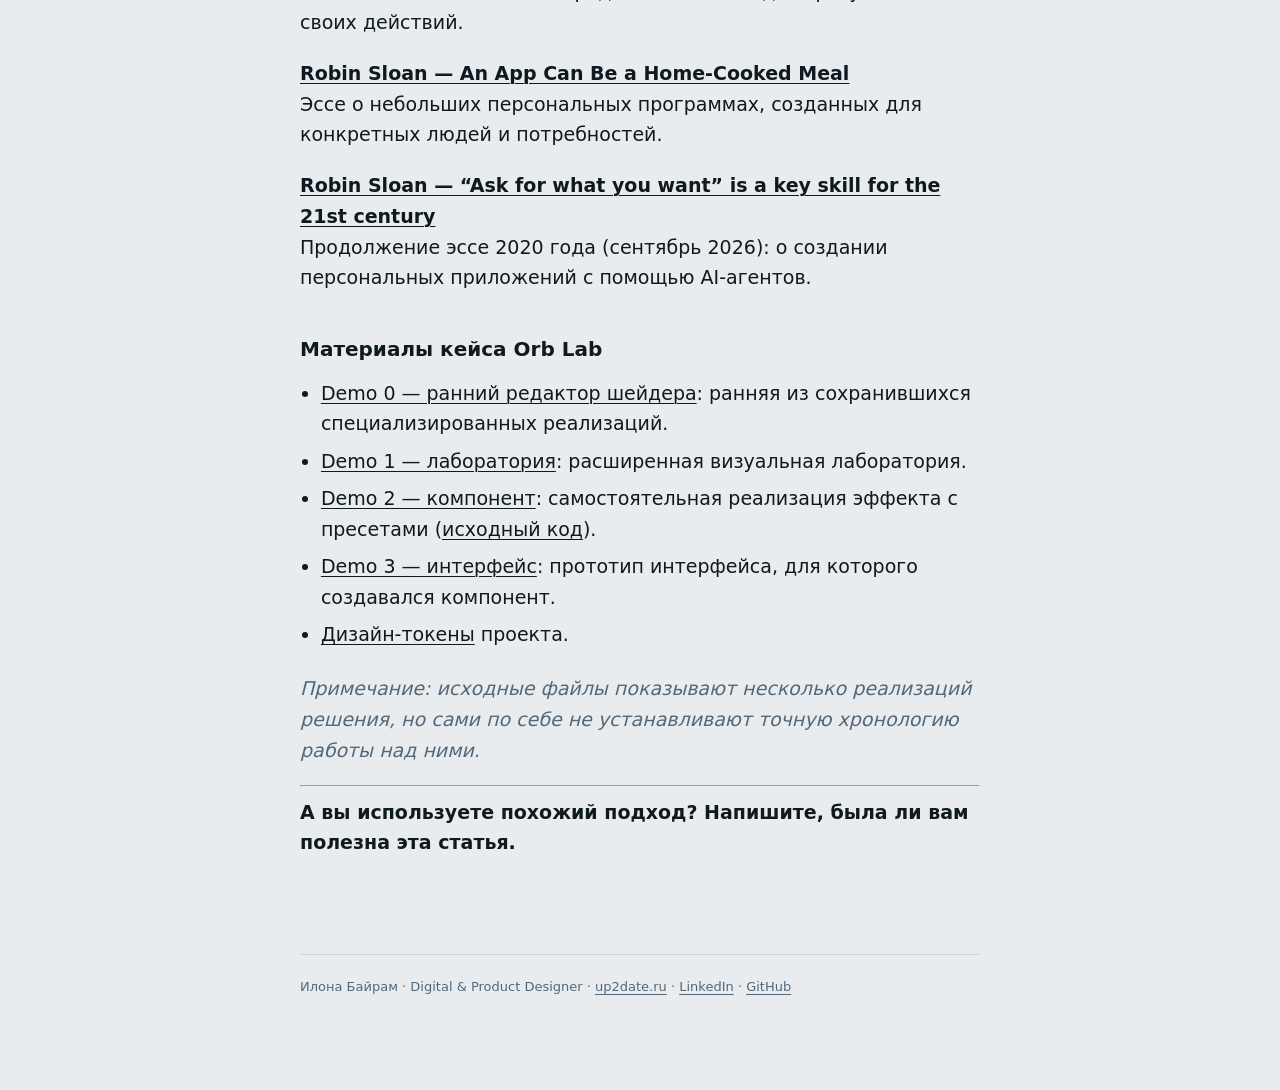
==== commit fd3e89a2: "Accessibility: dialog sheet, contrast, main, favicon, skip link" ====
--- a/ru/index.html
+++ b/ru/index.html
@@ -16,14 +16,15 @@
     <meta property="og:image:alt" content="Temp Labs — a glass ring from Orb Lab next to the title" />
     <meta name="twitter:card" content="summary_large_image" />
     <link rel="canonical" href="https://bairamilona.github.io/temp-labs/ru/" />
+    <link rel="icon" type="image/svg+xml" href="../favicon.svg" />
     <link rel="preconnect" href="https://api.fontshare.com" crossorigin />
     <link rel="stylesheet" href="https://api.fontshare.com/v2/css?f[]=switzer@300,400,600&display=swap" />
-    <script type="module" crossorigin src="../assets/ru-DY3zH18M.js"></script>
+    <script type="module" crossorigin src="../assets/ru-D6Sq-MSy.js"></script>
     <link rel="modulepreload" crossorigin href="../assets/modulepreload-polyfill-B5Qt9EMX.js">
-    <link rel="modulepreload" crossorigin href="../assets/article-DcdfD9q_.js">
-    <link rel="stylesheet" crossorigin href="../assets/article-Wi0NQUFy.css">
+    <link rel="modulepreload" crossorigin href="../assets/article-CYnHb6Ld.js">
+    <link rel="stylesheet" crossorigin href="../assets/article-YmzzHeDW.css">
   </head>
   <body>
-    <div id="article" data-lang="ru"></div>
+    <main id="article" data-lang="ru"></main>
   </body>
 </html>
--- a/assets/article-YmzzHeDW.css
+++ b/assets/article-YmzzHeDW.css
@@ -0,0 +1 @@
+:root{--bg: #e9ecee;--paper: #f4f6f7;--ink: #0e1920;--ink-2: #334a57;--ink-3: #52687a;--line: rgba(14, 25, 32, .12);--accent: #4e6b00;--font: "Switzer", -apple-system, BlinkMacSystemFont, "Inter", system-ui, sans-serif;--mono: ui-monospace, SFMono-Regular, Menlo, monospace;--measure: 680px;--wide: 1180px}@media(prefers-color-scheme:dark){:root:not([data-theme=light]){--bg: #0f1417;--paper: #151c20;--ink: #e8eef1;--ink-2: #b5c4cc;--ink-3: #8399a5;--line: rgba(232, 238, 241, .14);--accent: #c4ff2e}}:root[data-theme=dark]{--bg: #0f1417;--paper: #151c20;--ink: #e8eef1;--ink-2: #b5c4cc;--ink-3: #8399a5;--line: rgba(232, 238, 241, .14);--accent: #c4ff2e}*{box-sizing:border-box}html{-webkit-text-size-adjust:100%}body{margin:0;background:var(--bg);color:var(--ink);font-family:var(--font);-webkit-font-smoothing:antialiased}a{color:inherit;text-decoration-thickness:1px;text-underline-offset:3px}a:hover{color:var(--accent)}#article{padding:0 16px 96px}.masthead{max-width:var(--measure);margin:0 auto;padding:28px 0 56px}.topbar{display:flex;justify-content:space-between;align-items:center;font-size:12px;font-weight:600;letter-spacing:.1em;text-transform:uppercase;color:var(--ink-3);margin-bottom:96px}.topbar .lang{text-decoration:none;border:1px solid var(--line);padding:7px 10px;border-radius:999px}.topbar .lang:hover{border-color:var(--ink);color:var(--ink)}.masthead h1{font-weight:300;font-size:clamp(56px,11vw,112px);line-height:.92;letter-spacing:-.045em;margin:0 0 20px}.masthead .subtitle{font-size:clamp(20px,3.2vw,26px);line-height:1.3;color:var(--ink-2);margin:0 0 28px;font-weight:300;max-width:36ch}.masthead .byline{font-size:13px;font-weight:600;letter-spacing:.06em;text-transform:uppercase;color:var(--ink-3);margin:0}.prose{max-width:var(--measure);margin:0 auto;font-size:19px;line-height:1.62;color:var(--ink)}.prose p{margin:0 0 1.05em}.prose h2{font-size:30px;font-weight:600;letter-spacing:-.02em;line-height:1.15;margin:2.4em 0 .8em;scroll-margin-top:24px}.prose h3{font-size:20px;font-weight:600;margin:2em 0 .6em}.prose blockquote{margin:1.4em 0;padding:4px 0 4px 22px;border-left:2px solid var(--ink);color:var(--ink-2);font-size:21px;font-weight:300}.prose blockquote p{margin:.3em 0}.prose code{font-family:var(--mono);font-size:.86em;background:var(--paper);border:1px solid var(--line);padding:1px 6px;border-radius:6px}.prose ul{padding-left:1.1em;margin:0 0 1.2em}.prose li{margin:.35em 0}.prose strong{font-weight:600}.prose em{color:var(--ink-3)}.embed{margin:2.2em 0 2.4em}.embed.wide{width:min(var(--wide),calc(100vw - 32px));position:relative;left:50%;margin-left:calc(min(var(--wide),calc(100vw - 32px))/-2);margin-right:0}.embed-bar{display:flex;flex-wrap:wrap;gap:8px 16px;justify-content:space-between;align-items:baseline;margin-bottom:10px}.embed-bar .tag{font-size:11px;font-weight:600;letter-spacing:.1em;text-transform:uppercase;color:var(--ink-3)}.embed-bar .open{font-size:13px;font-weight:600;text-decoration:none;display:inline-block;padding-block:4px}.skip{position:absolute;left:-9999px}.skip:focus{position:static;display:inline-block;margin-bottom:10px;font-size:13px;font-weight:600}.embed iframe{display:block;width:100%;border:0;border-radius:22px;background:#1a1f22;box-shadow:0 30px 80px -40px #0e192073}.embed.lab iframe{height:720px}.embed.proto iframe{height:920px;background:transparent;border-radius:0;box-shadow:none}.embed.examples iframe{height:640px;background:#f7f7f5}.tabs{display:flex;flex-wrap:wrap;gap:6px;margin-bottom:12px}@media(max-width:760px){.tabs{flex-wrap:nowrap;overflow-x:auto;scrollbar-width:none;margin-inline:-16px;padding-inline:16px}.tabs::-webkit-scrollbar{display:none}.tabs button{flex:0 0 auto}}.tabs button{font:600 13px var(--font);color:var(--ink-2);background:transparent;border:1px solid var(--line);border-radius:999px;padding:8px 14px;cursor:pointer}.tabs button:hover{border-color:var(--ink);color:var(--ink)}.tabs button[aria-selected=true]{background:var(--ink);color:var(--bg);border-color:var(--ink)}.embed figcaption{font-size:14px;line-height:1.5;color:var(--ink-3);margin-top:12px;max-width:var(--measure)}@media(max-width:760px){.embed.lab iframe,.embed.examples iframe{height:78vh}.embed.proto iframe{height:820px}.embed.lab iframe,.embed.examples iframe{border-radius:16px}}.frame-wrap{position:relative}.frame-wrap iframe{pointer-events:none}.shield{position:absolute;top:0;right:0;bottom:0;left:0;display:flex;align-items:flex-end;justify-content:center;padding:0 0 22px;border:0;border-radius:22px;background:transparent;cursor:pointer;-webkit-tap-highlight-color:transparent}.shield span{font:600 14px var(--font);color:#f4f6f7;background:#0e1920d6;padding:11px 18px;border-radius:999px;-webkit-backdrop-filter:blur(8px);backdrop-filter:blur(8px)}.sheet-bar{display:none}.frame-wrap.sheet{position:fixed;top:0;right:0;bottom:0;left:0;z-index:1000;background:var(--bg);display:flex;flex-direction:column}.frame-wrap.sheet .sheet-bar{display:flex;justify-content:space-between;align-items:center;gap:12px;flex:0 0 auto;padding:calc(10px + env(safe-area-inset-top,0px)) 16px 10px;border-bottom:1px solid var(--line);font-size:12px;font-weight:600;letter-spacing:.1em;text-transform:uppercase;color:var(--ink-3)}.frame-wrap.sheet .sheet-bar button{font:600 14px var(--font);letter-spacing:0;text-transform:none;color:var(--bg);background:var(--ink);border:0;border-radius:999px;padding:9px 16px;cursor:pointer}.frame-wrap.sheet iframe{flex:1 1 auto;min-height:0;height:auto!important;border-radius:0;box-shadow:none;pointer-events:auto}.frame-wrap.sheet .shield{display:none}html.sheet-open,html.sheet-open body{overflow:hidden}.swipe{position:absolute;top:0;right:0;bottom:0;left:0;overflow-x:auto;overflow-y:hidden;scroll-snap-type:x mandatory;scrollbar-width:none;-webkit-overflow-scrolling:touch}.swipe::-webkit-scrollbar{display:none}.swipe-track{position:relative;height:100%}.swipe-track i{position:absolute;top:0;width:1px;height:100%;scroll-snap-align:start}.frame-wrap.sheet .swipe{display:none}.compare .pair{display:grid;grid-template-columns:1fr 1fr;gap:12px}@media(max-width:640px){.compare .pair{grid-template-columns:1fr}}.compare .stage{border-radius:22px;min-height:340px;display:grid;place-items:center;align-content:center;gap:28px;padding:32px 20px;background:radial-gradient(120% 90% at 20% 15%,#eef2f4,#eef2f400 60%),radial-gradient(100% 80% at 80% 85%,#c3ccd4,#c3ccd400 55%),linear-gradient(180deg,#dde3e8,#c9d2d9)}.compare .stage p{margin:0;font-size:14px;color:#334a57;text-align:center;max-width:30ch}.compare .orb-host{width:168px;height:168px;position:relative;display:block;border:0;padding:0;background:none;border-radius:50%;-moz-appearance:none;appearance:none;-webkit-appearance:none;-webkit-tap-highlight-color:transparent;touch-action:pan-y}.compare .orb-el{width:132px;height:132px;border:0;padding:0;background:none;border-radius:50%;cursor:pointer;touch-action:none}.compare .orb-el:focus-visible{outline:2px solid #0e1920;outline-offset:6px}.compare .knobs{display:grid;grid-template-columns:1fr 1fr;gap:10px 24px;margin-top:18px;max-width:var(--measure)}.compare .knobs label{display:grid;grid-template-columns:1fr auto;gap:6px;font-size:13px;color:var(--ink-2)}.compare .knobs input{grid-column:1 / -1;width:100%;accent-color:var(--ink)}.compare .knobs output{font-family:var(--mono);font-size:12px}.compare .knobs small{grid-column:1 / -1;color:var(--ink-3);font-size:13px}@media(max-width:640px){.compare .knobs{grid-template-columns:1fr}}.usage{margin-top:16px;max-width:var(--measure)}.usage summary{cursor:pointer;font-size:14px;font-weight:600}.warn{color:var(--ink-3);font-size:14px}pre{margin:12px 0 0;background:#0e1920;color:#dfe7eb;border-radius:16px;padding:18px 20px;overflow:auto;font:12.5px/1.6 var(--mono);max-height:420px}pre code{background:none!important;border:0!important;padding:0!important;color:inherit;font-size:inherit!important}.tokens{margin-top:1.4em}.foot{max-width:var(--measure);margin:96px auto 0;padding-top:24px;border-top:1px solid var(--line);font-size:13px;color:var(--ink-3)}
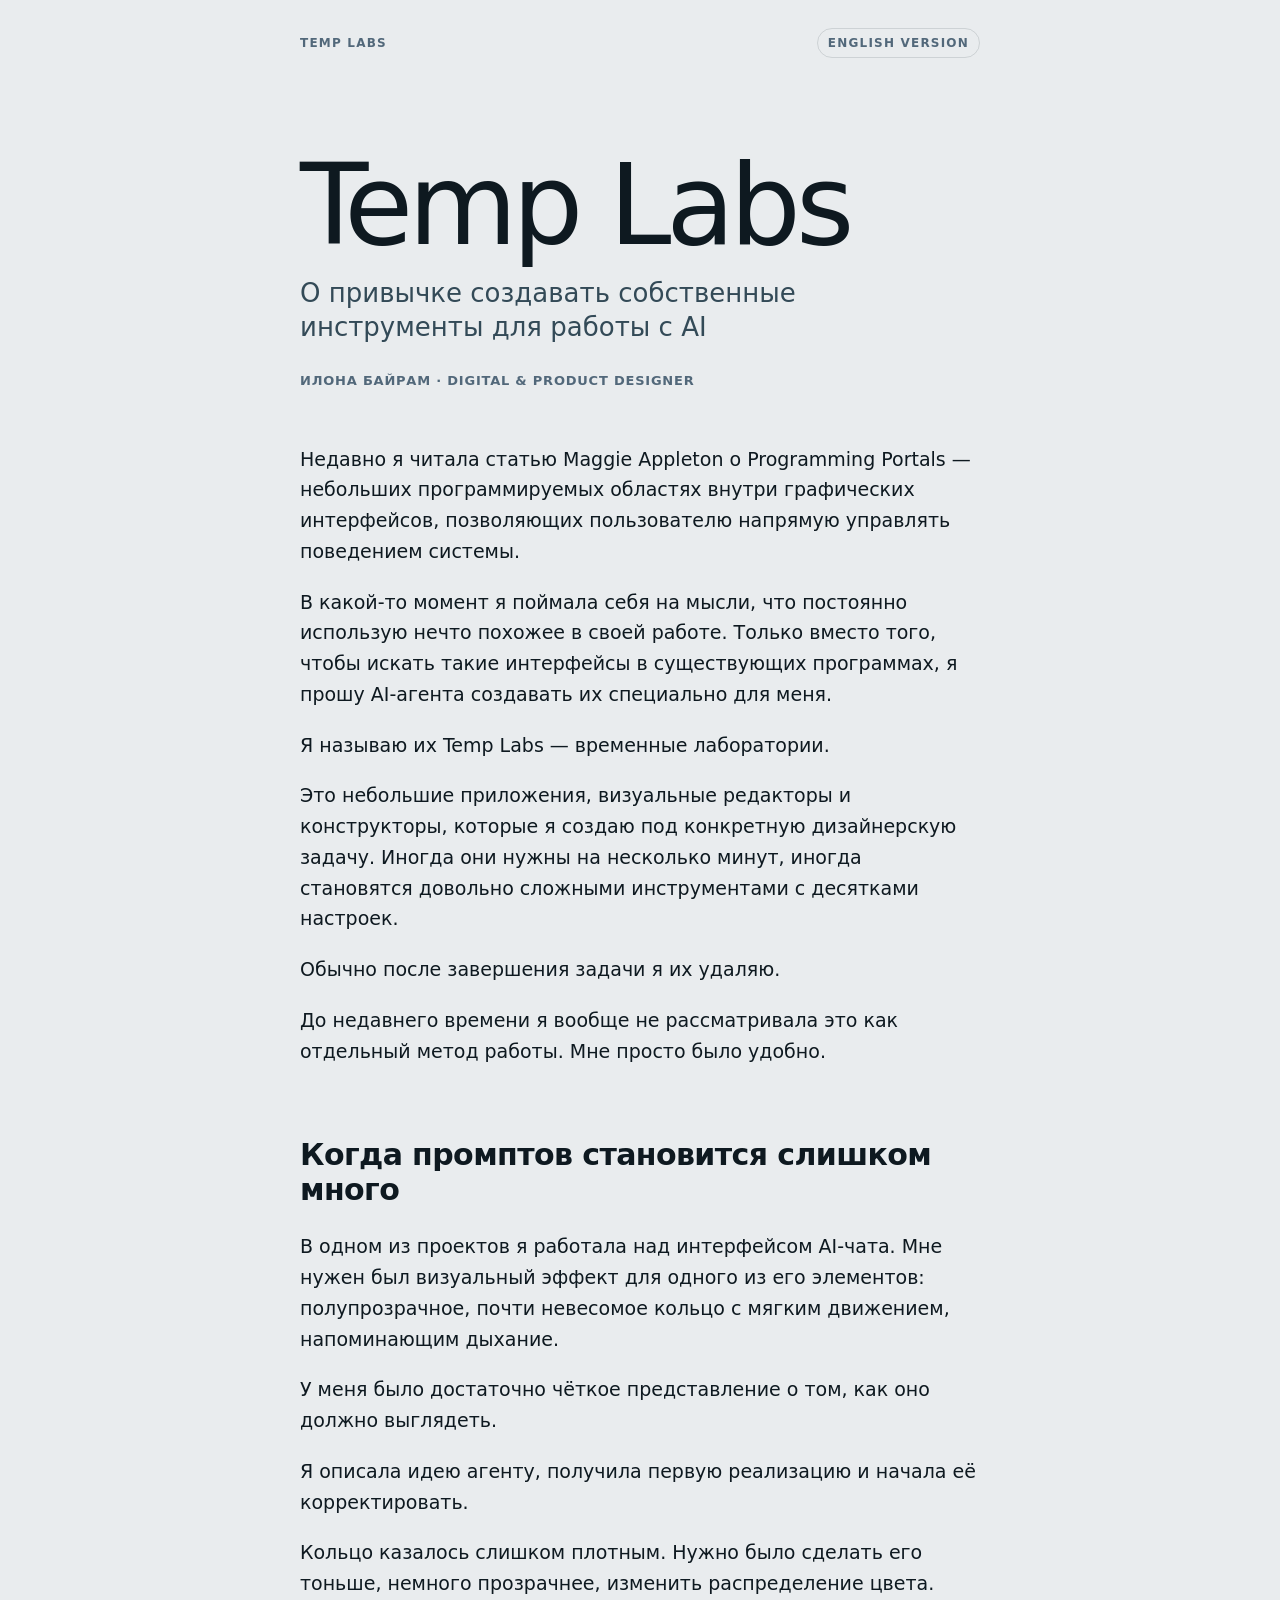
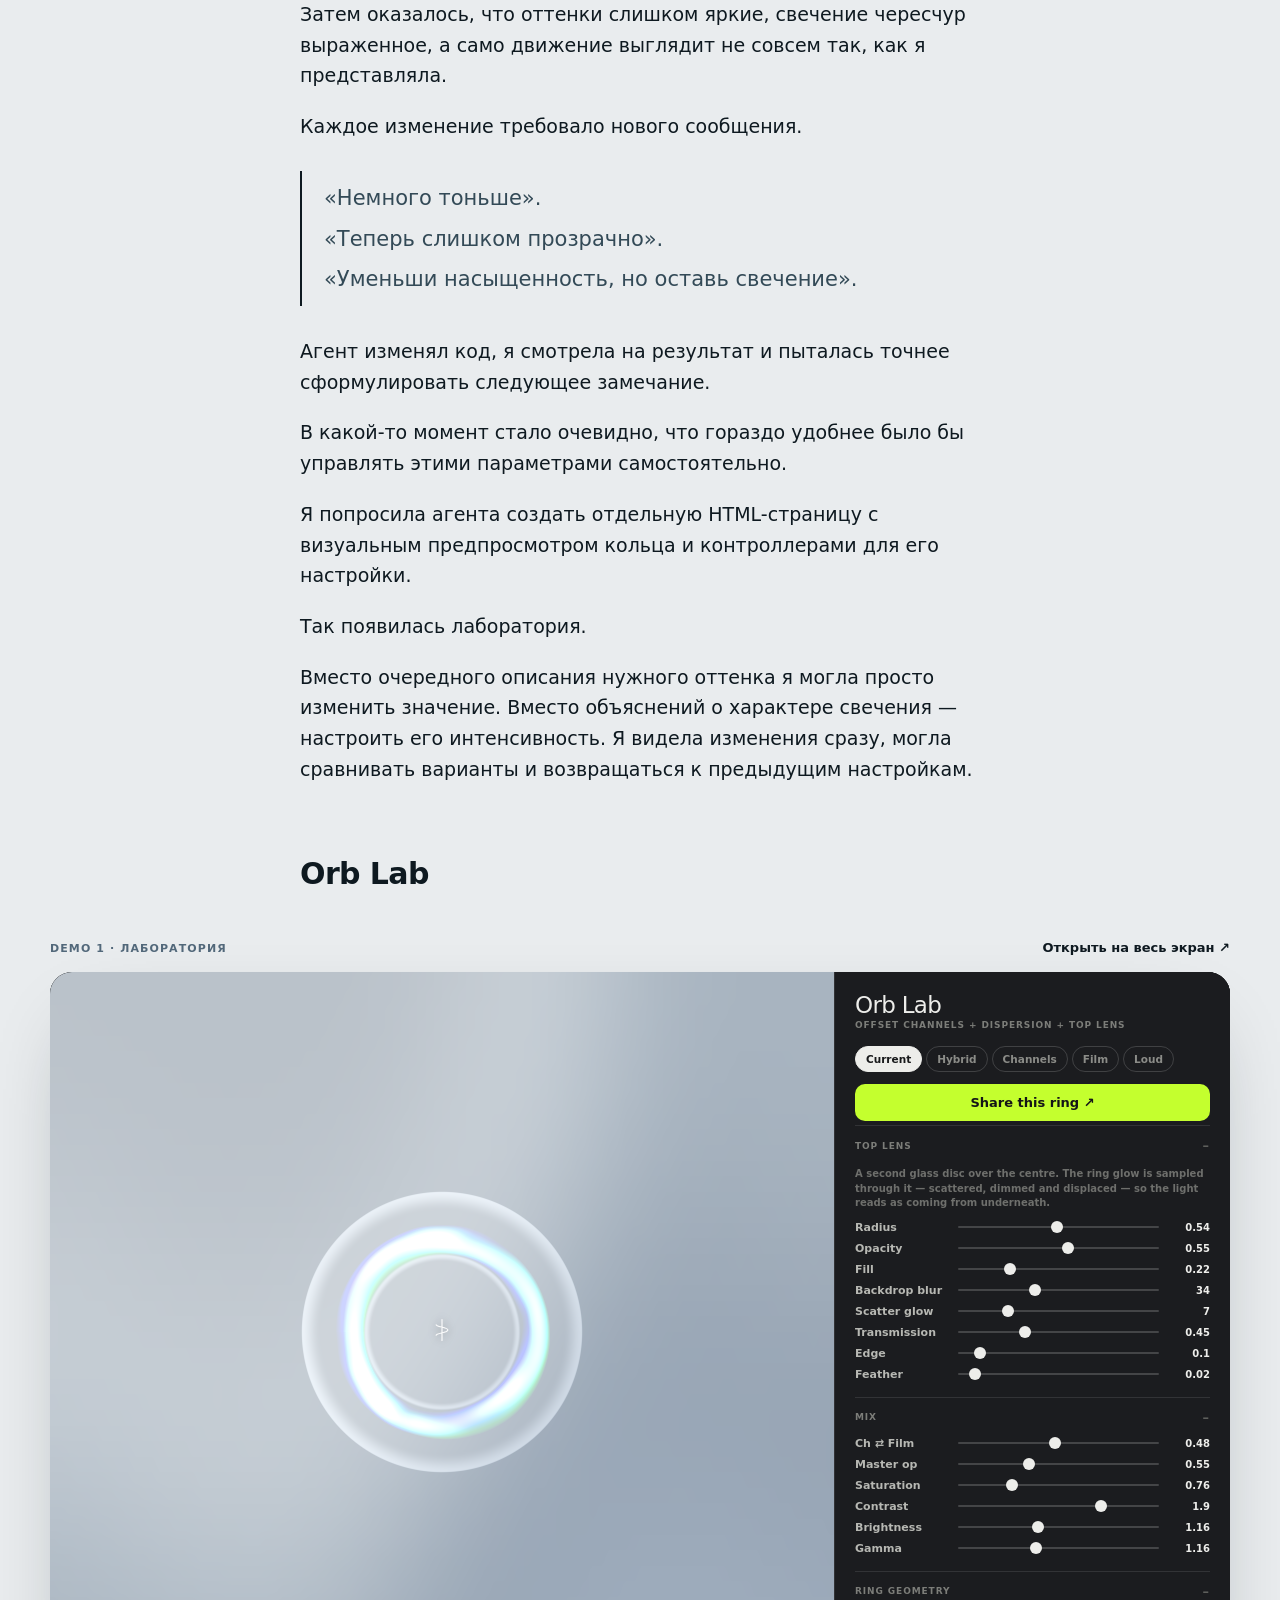
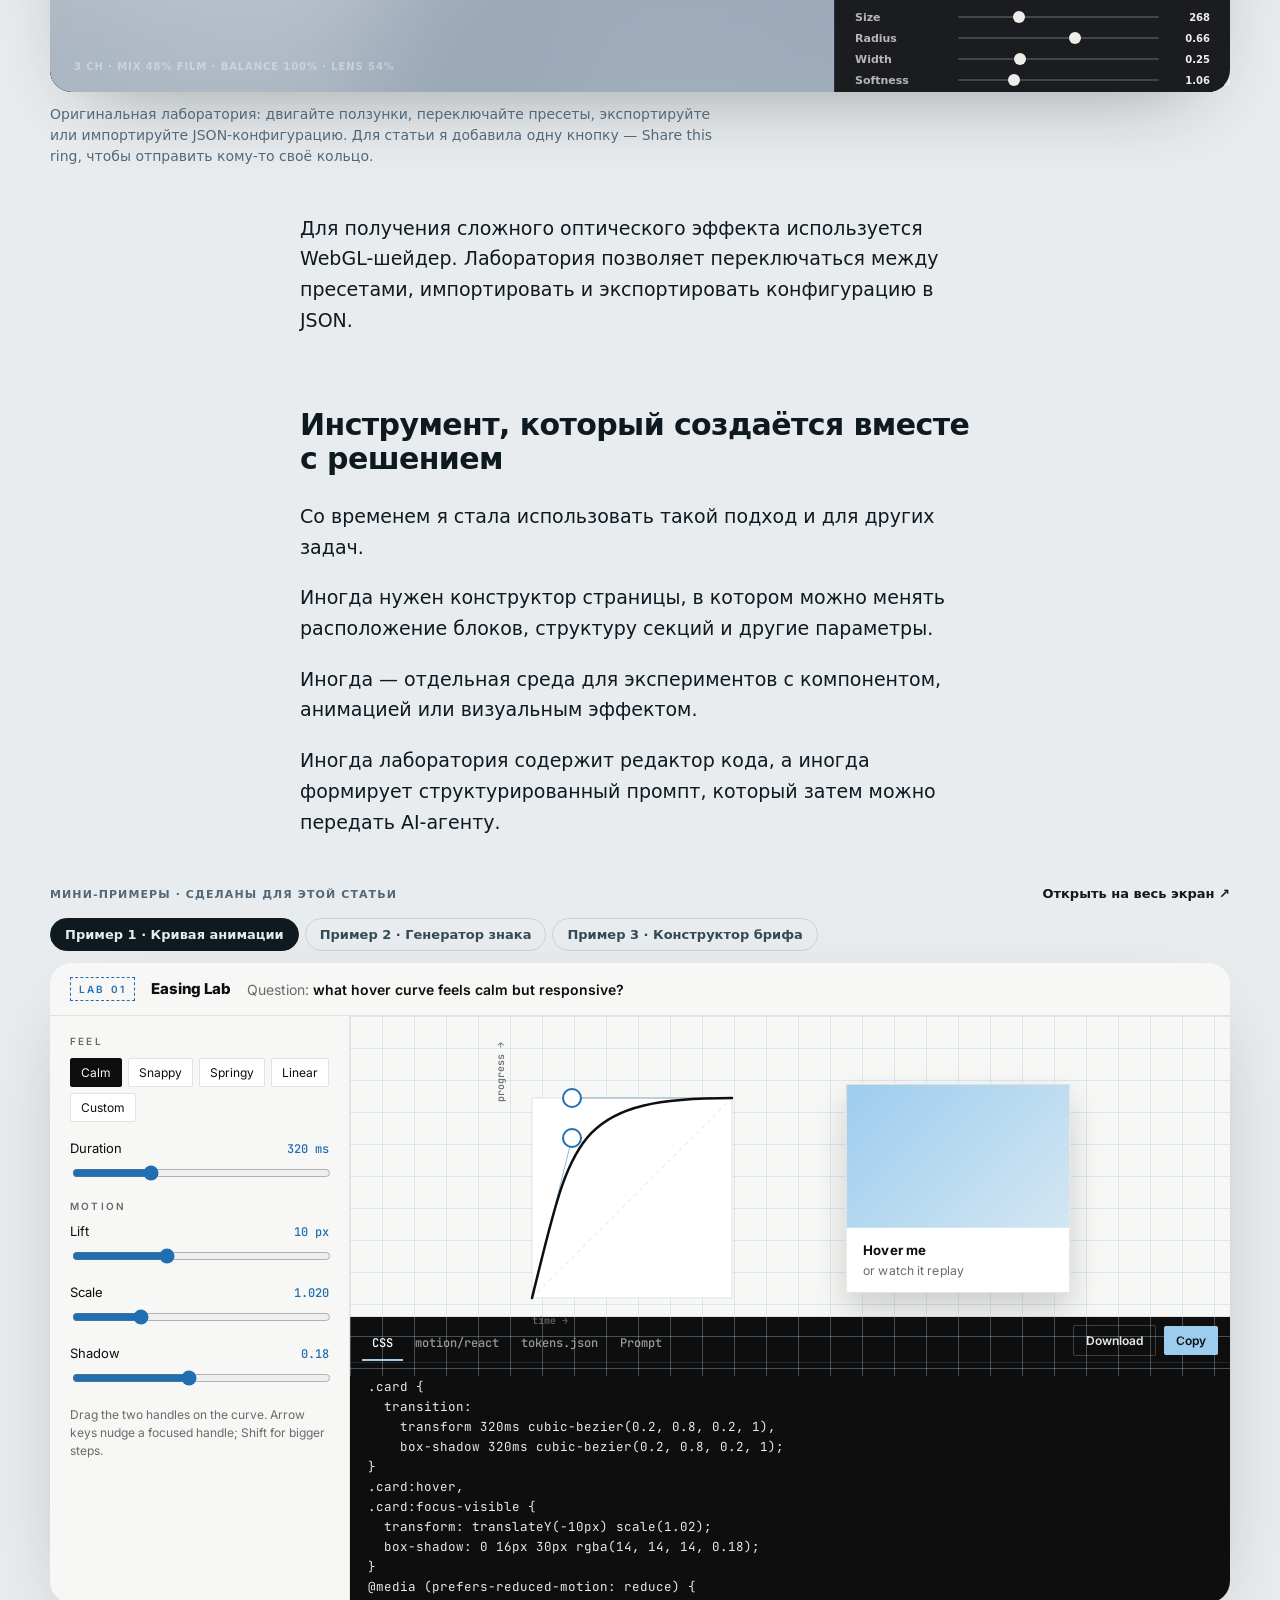
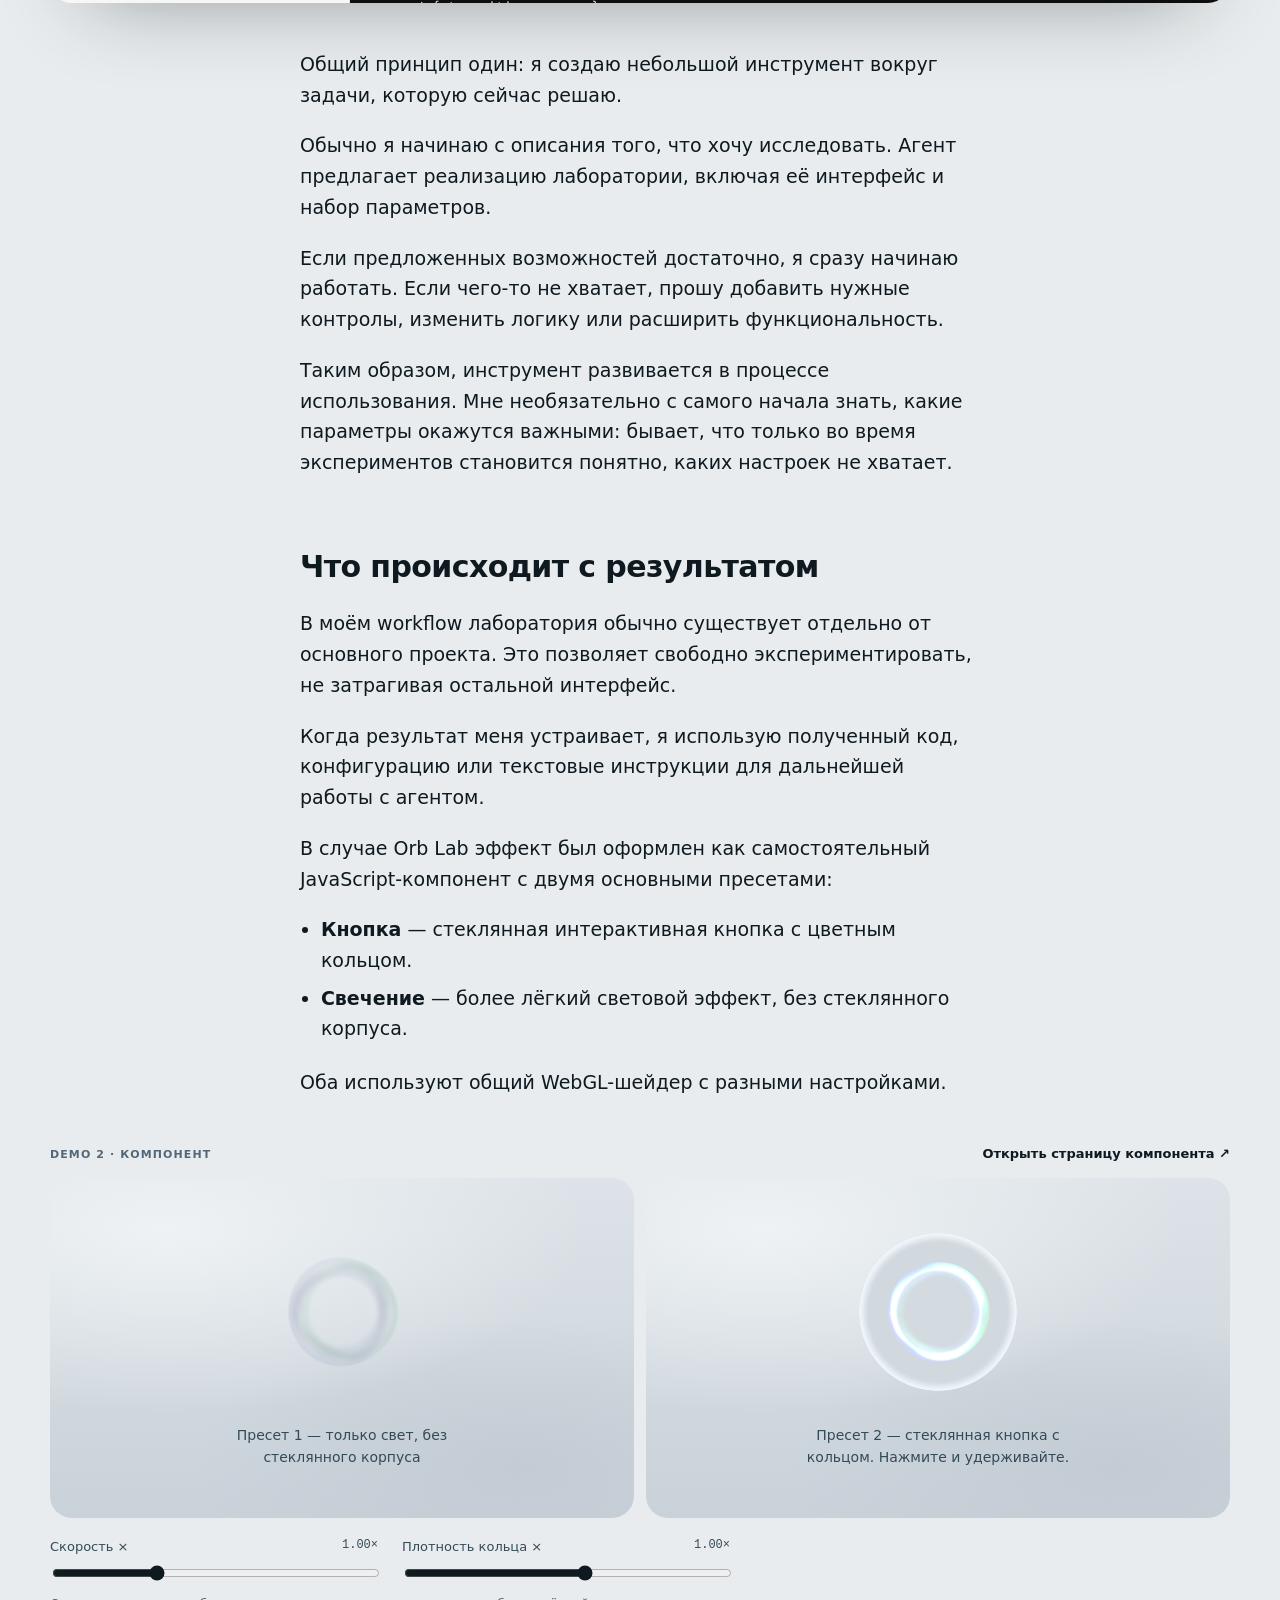
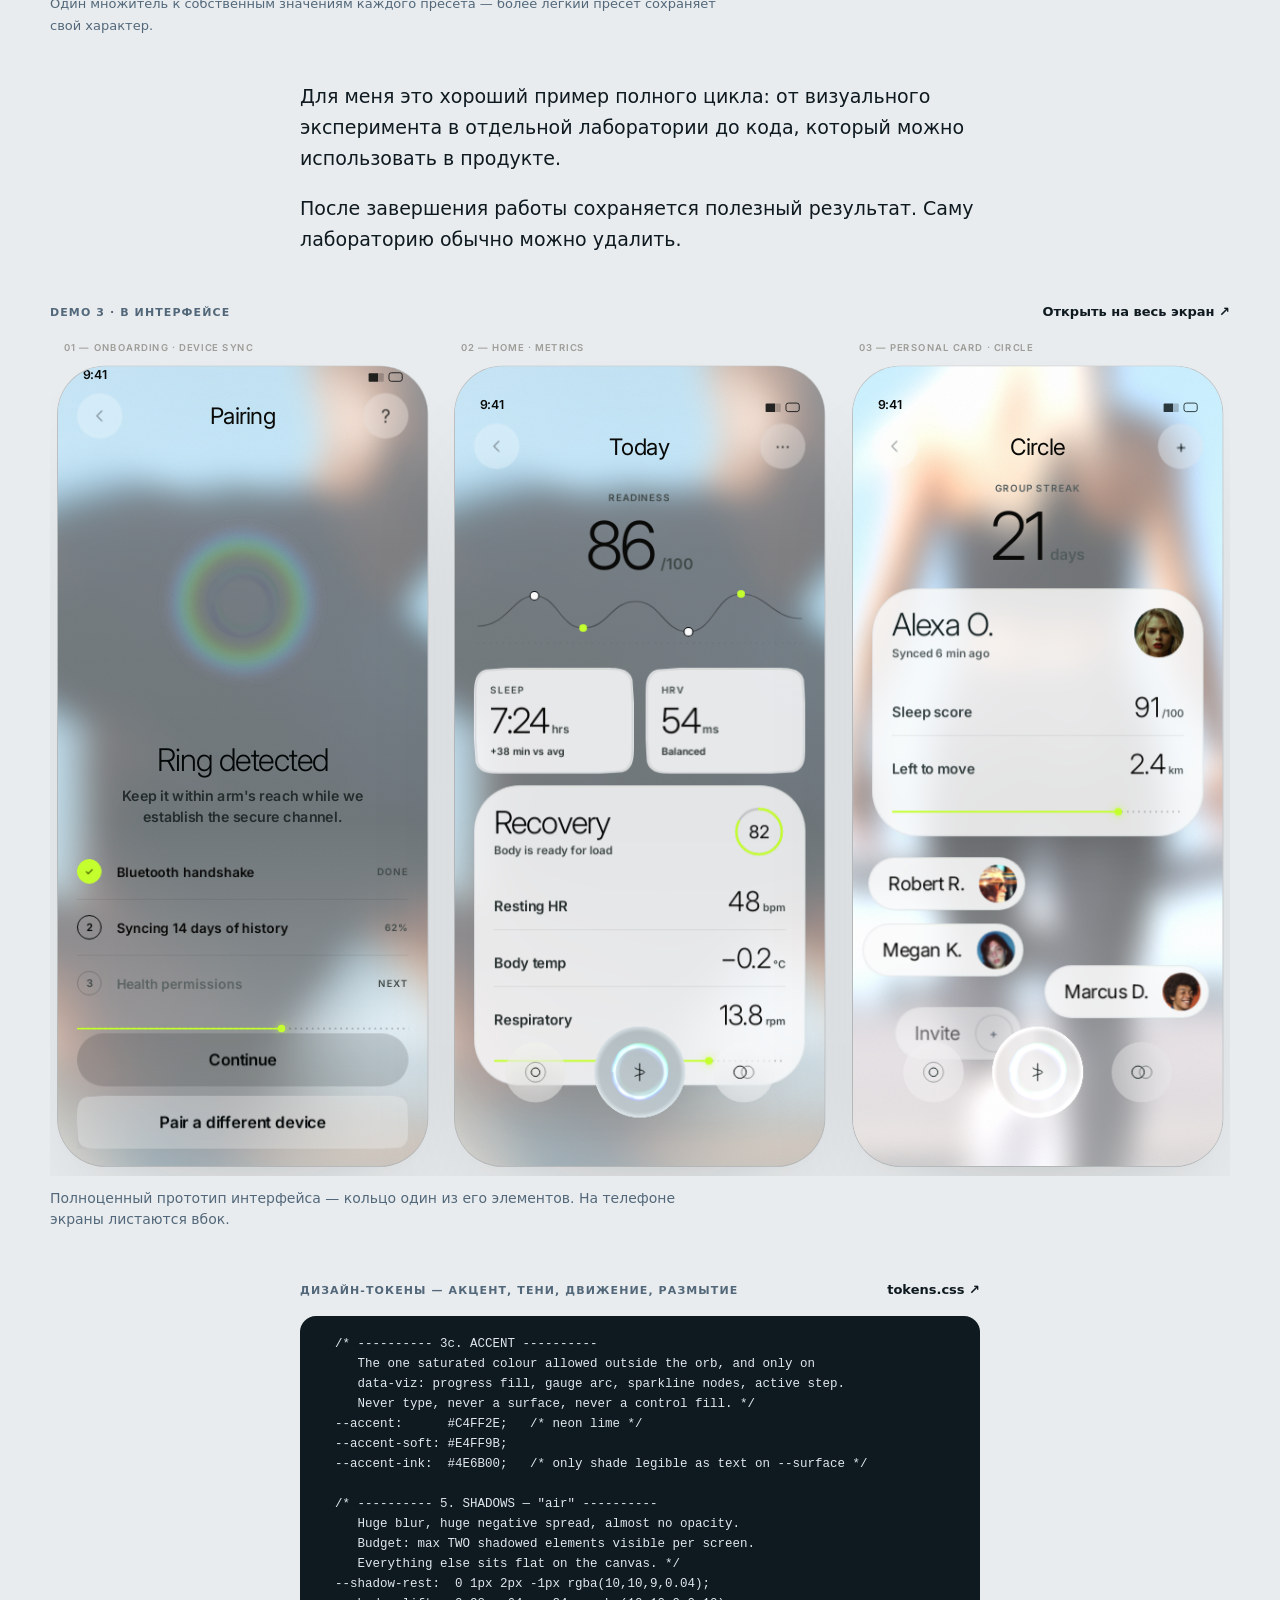
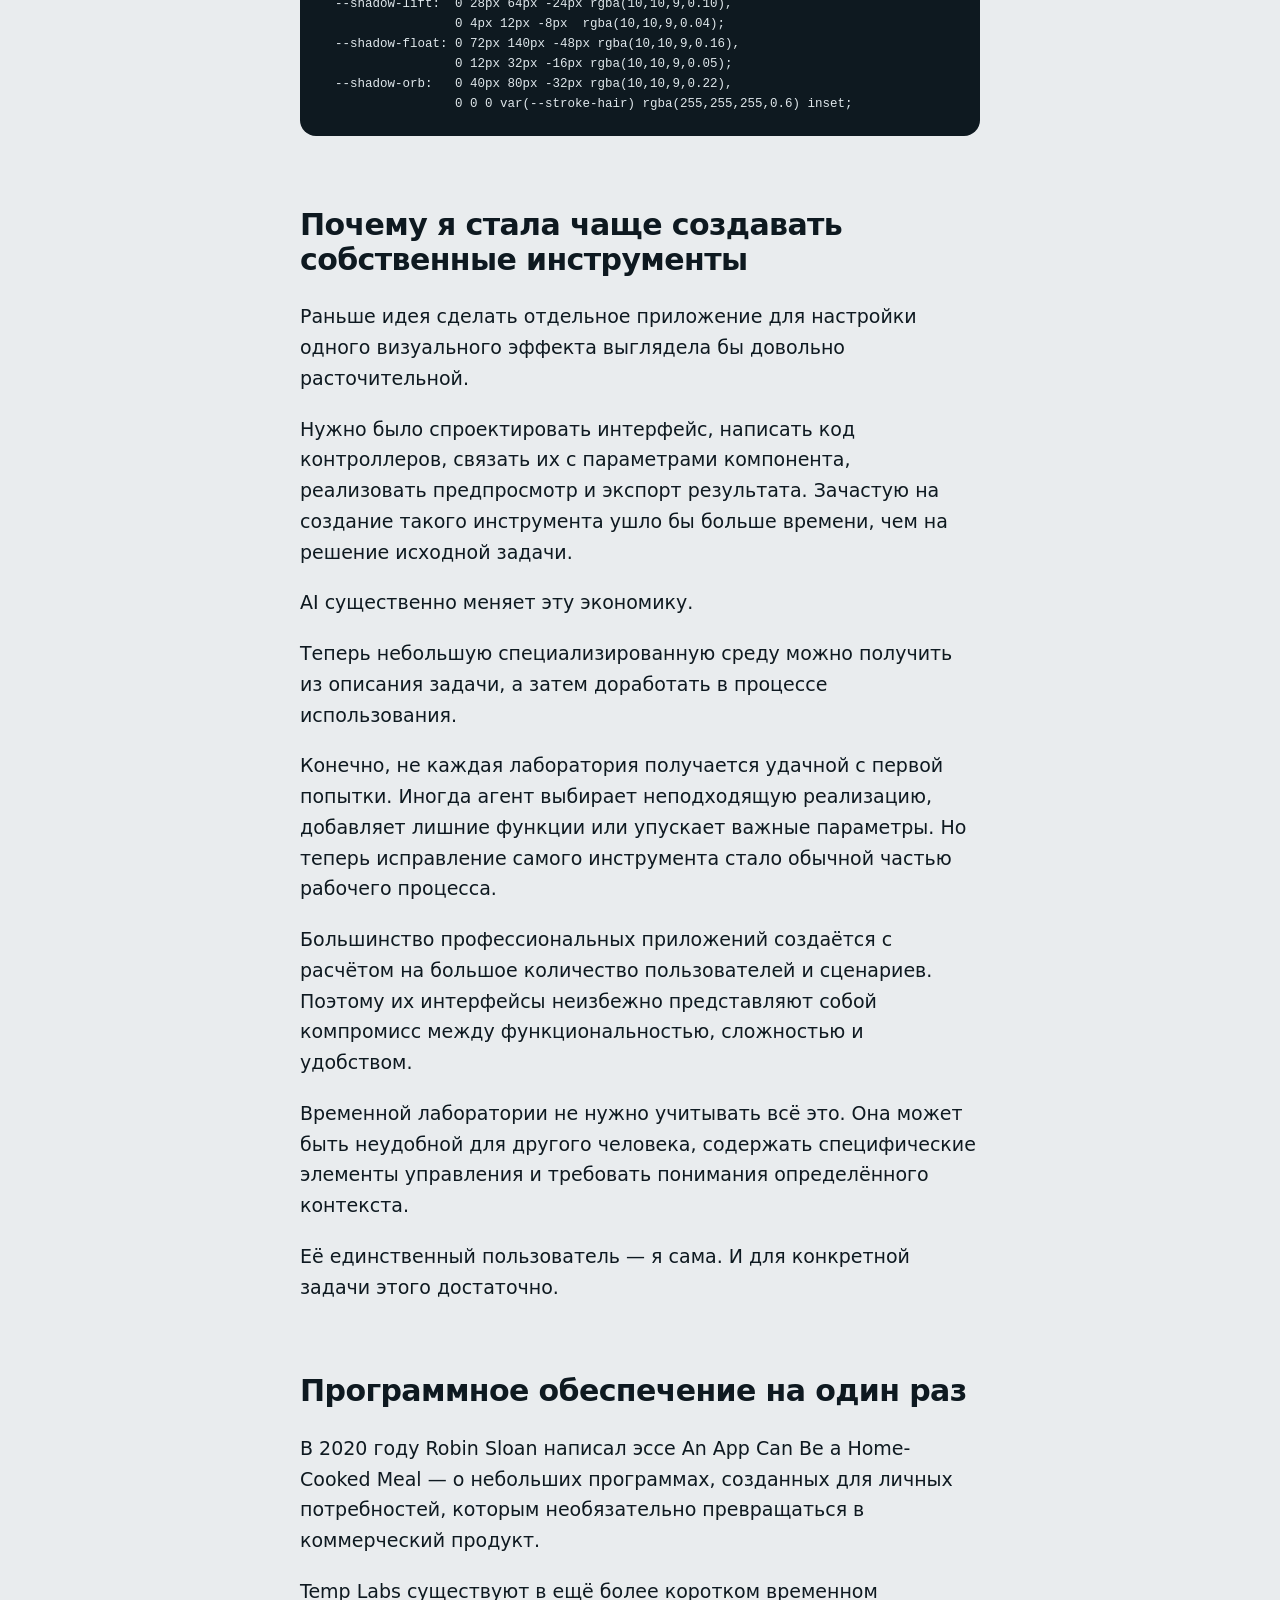
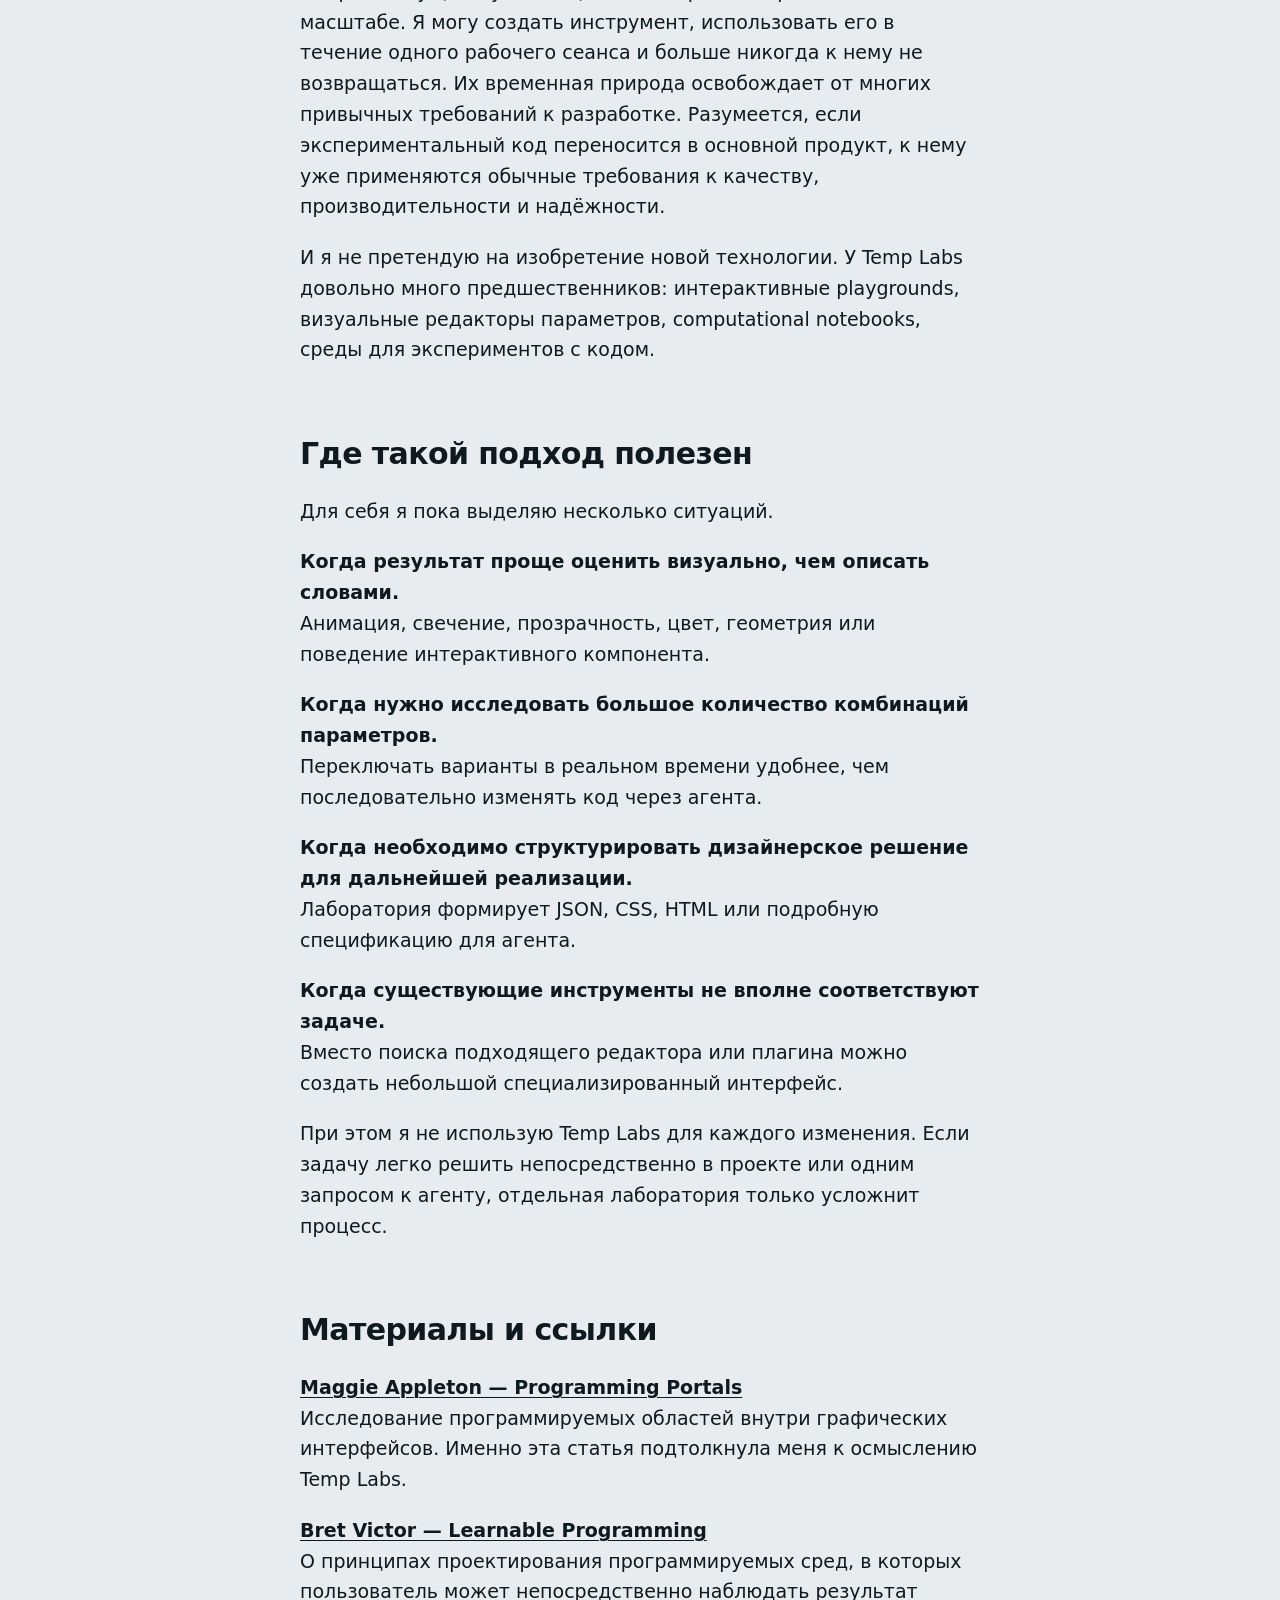
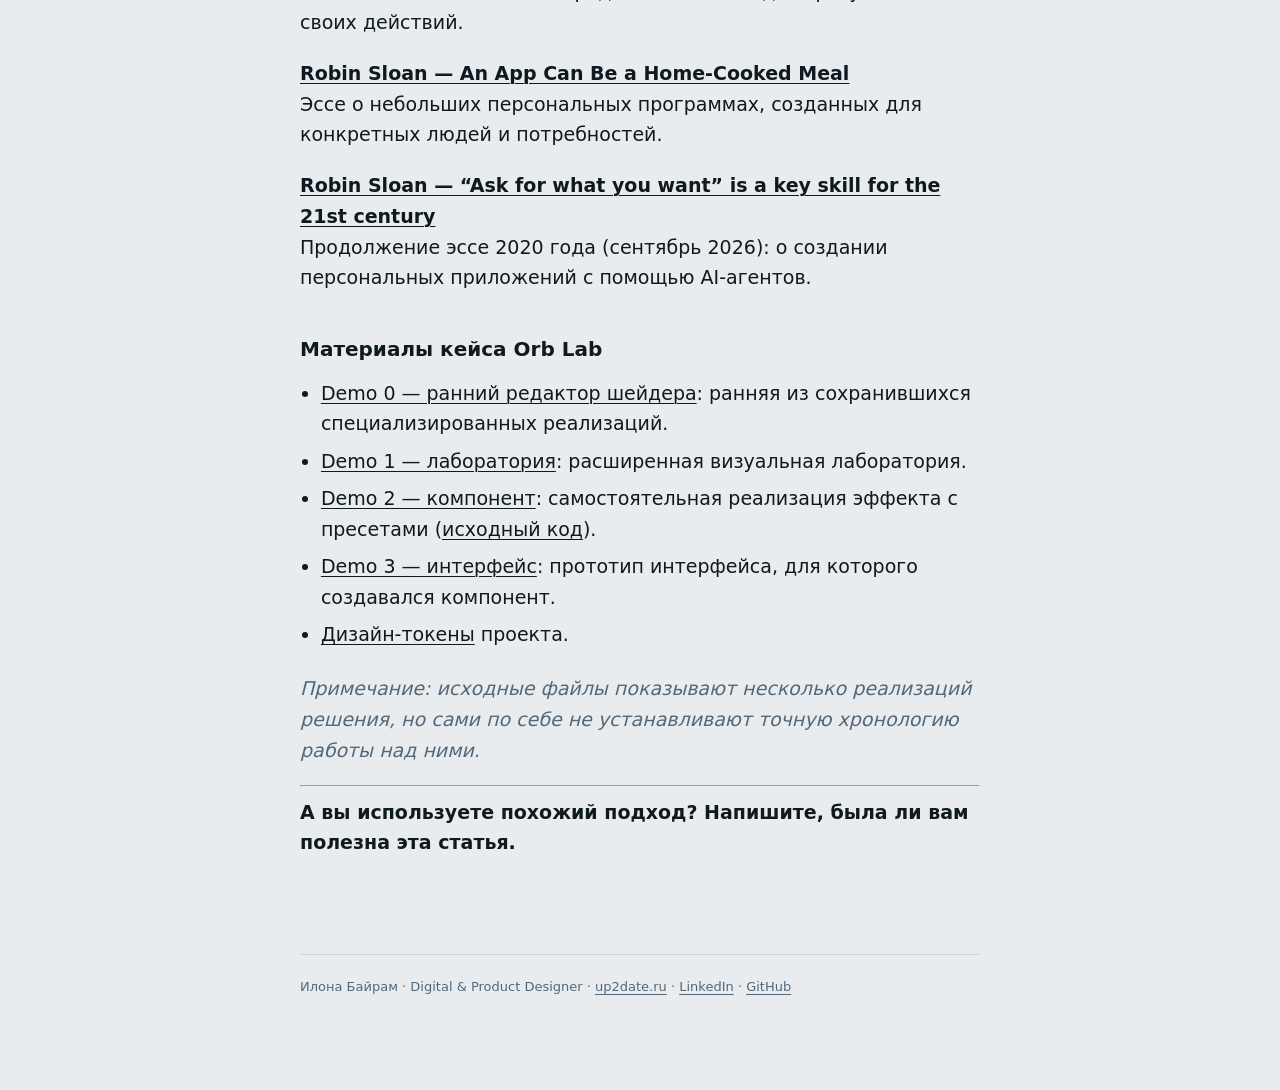
==== commit 85556a05: "Orb Lab: Share button moved to the top" ====
--- a/ru/index.html
+++ b/ru/index.html
@@ -19,9 +19,9 @@
     <link rel="icon" type="image/svg+xml" href="../favicon.svg" />
     <link rel="preconnect" href="https://api.fontshare.com" crossorigin />
     <link rel="stylesheet" href="https://api.fontshare.com/v2/css?f[]=switzer@300,400,600&display=swap" />
-    <script type="module" crossorigin src="../assets/ru-D6Sq-MSy.js"></script>
+    <script type="module" crossorigin src="../assets/ru-9Jum2rid.js"></script>
     <link rel="modulepreload" crossorigin href="../assets/modulepreload-polyfill-B5Qt9EMX.js">
-    <link rel="modulepreload" crossorigin href="../assets/article-CYnHb6Ld.js">
+    <link rel="modulepreload" crossorigin href="../assets/article-DsBBlO-E.js">
     <link rel="stylesheet" crossorigin href="../assets/article-YmzzHeDW.css">
   </head>
   <body>
